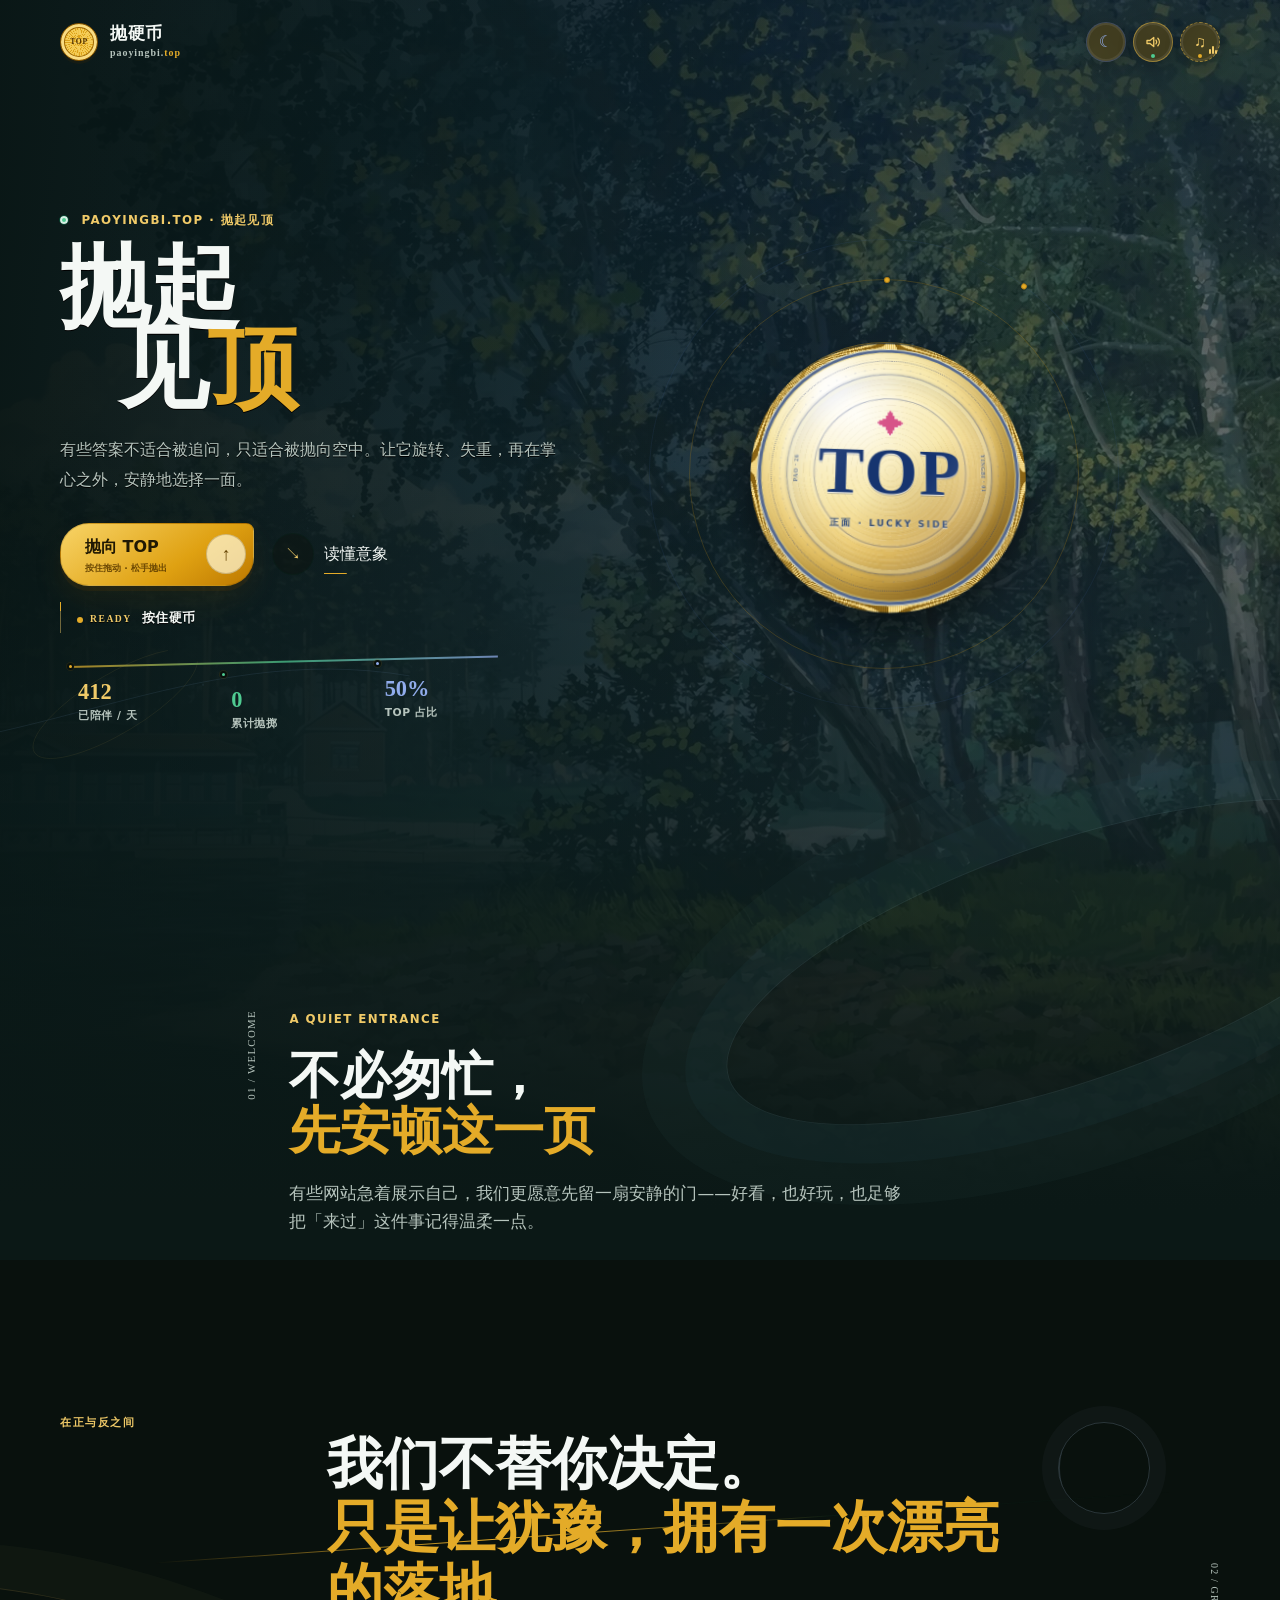
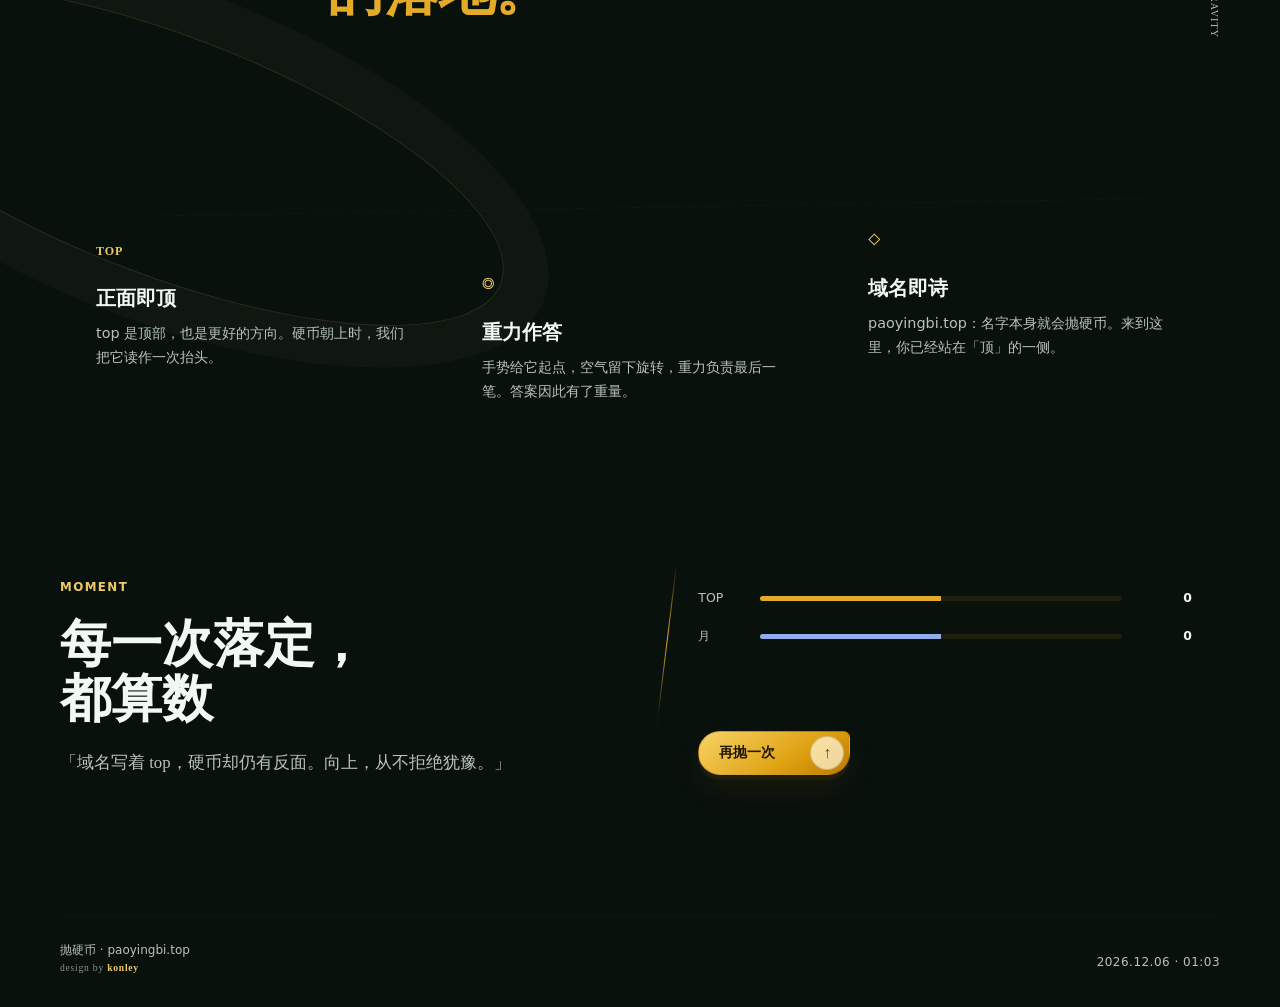
==== index.html @ 034a9b64 "Refine fate note and unify page ground" ====
<!doctype html>
<html lang="zh-CN" data-theme="light">
<head>
  <meta charset="utf-8">
  <meta name="viewport" content="width=device-width,initial-scale=1,viewport-fit=cover">
  <meta name="theme-color" content="#eef3f0">
  <meta name="description" content="paoyingbi.top - 抛起见顶。在正反之间，让一枚硬币替你停下犹豫。">
  <meta property="og:title" content="抛硬币 · TOP">
  <meta property="og:description" content="抛起见顶。正反之间，向上而行。">
  <meta property="og:type" content="website">
  <link rel="icon" href="/icons/favicon.svg?v=20260809j" type="image/svg+xml">
  <link rel="apple-touch-icon" href="/icons/apple-touch-icon.png?v=20260809j">
  <link rel="manifest" href="/site.webmanifest">
  <title>抛硬币 · TOP | paoyingbi.top</title>
  <link rel="stylesheet" href="/assets/style-fate-note.css">
  <script>
    try {
      var themeMode = localStorage.getItem("pyb-theme-mode");
      var savedTheme = localStorage.getItem("pyb-theme");
      var hour = new Date().getHours();
      var automaticTheme = hour >= 7 && hour < 19 ? "light" : "dark";
      document.documentElement.dataset.theme = themeMode === "manual" && savedTheme ? savedTheme : automaticTheme;
    } catch (_) {}
  </script>
</head>
<body>
  <canvas class="ambient-canvas" id="ambient-canvas" aria-hidden="true"></canvas>
  <canvas class="fx-canvas" id="fx-canvas" aria-hidden="true"></canvas>
  <div class="celebration" id="celebration" aria-hidden="true">
    <i></i><i></i><i></i><span id="celebration-mark">✦</span>
  </div>
  <div class="scene" aria-hidden="true">
    <img class="active" id="scene-image-a" src="/assets/landscape.webp" alt="" width="2200" height="1238" fetchpriority="high">
    <img id="scene-image-b" alt="" width="2200" height="1238" decoding="async">
    <div class="scene-wash"></div>
  </div>

  <header class="topbar">
    <a class="brand" href="#home" aria-label="抛硬币首页">
      <span class="brand-coin" aria-hidden="true">TOP</span>
      <span><strong>抛硬币</strong><small>paoyingbi.<b>top</b></small></span>
    </a>
    <div class="tools">
      <button class="tool" id="theme-toggle" type="button" aria-pressed="false" aria-label="切换深浅主题" title="切换主题">
        <span class="sun" aria-hidden="true">☀</span><span class="moon" aria-hidden="true">☾</span>
      </button>
      <button class="tool sound" id="sound-toggle" type="button" aria-pressed="false" aria-label="开启音效" title="音效">
        <svg viewBox="0 0 24 24" aria-hidden="true"><path d="M4 10v4h4l5 4V6L8 10H4Z"/><path d="M16 9.5a4 4 0 0 1 0 5M18.5 7a7.5 7.5 0 0 1 0 10"/></svg><i></i>
      </button>
      <button class="tool music" id="music-toggle" type="button" aria-pressed="true" aria-label="关闭背景音乐" title="背景音乐">
        <span aria-hidden="true">♫</span><i></i><i></i><i></i>
      </button>
    </div>
  </header>

  <main>
    <section class="hero" id="home">
      <div class="hero-copy">
        <p class="eyebrow"><i></i> paoyingbi.top · 抛起见顶</p>
        <h1><span>抛起</span><span>见<b>顶</b></span></h1>
        <p class="lede">有些答案不适合被追问，只适合被抛向空中。让它旋转、失重，再在掌心之外，安静地选择一面。</p>
        <div class="actions">
          <button class="primary" id="flip-btn" type="button"><span>抛向 TOP</span><small>按住拖动 · 松手抛出</small></button>
          <a class="secondary" href="#about">读懂意象</a>
        </div>
        <p class="coin-status" id="coin-status" aria-live="polite"><span id="coin-status-label">READY</span><strong id="coin-status-title">按住硬币</strong><em id="coin-status-copy"></em></p>
        <div class="stats" aria-label="站点统计">
          <div><strong id="uptime-days">412</strong><small>已陪伴 / 天</small></div>
          <div><strong id="flip-count">0</strong><small>累计抛掷</small></div>
          <div><strong><span id="heads-ratio">50</span>%</strong><small>TOP 占比</small></div>
        </div>
      </div>

      <div class="coin-stage" id="coin-stage">
        <div class="orbit orbit-a" aria-hidden="true"></div>
        <div class="orbit orbit-b" aria-hidden="true"></div>
        <div class="coin-aura" aria-hidden="true"><i></i><i></i><i></i></div>
        <button class="coin-control" id="coin-control" type="button" aria-label="按住拖动并松手抛硬币">
          <span class="coin" id="coin">
            <span class="coin-edge" aria-hidden="true"><i></i><i></i><i></i><i></i><i></i><i></i><i></i><i></i></span>
            <span class="coin-face coin-heads">
              <span class="coin-rim"></span><span class="coin-lathe"></span>
              <span class="coin-code code-left">PAO · 26</span><span class="coin-code code-right">YINGBI · 01</span>
              <span class="coin-sheen" aria-hidden="true"></span><i class="spark">✦</i><strong>TOP</strong><small>正面 · LUCKY SIDE</small>
            </span>
            <span class="coin-face coin-tails">
              <span class="coin-rim"></span><span class="coin-lathe"></span>
              <span class="coin-code code-left">QUIET · 26</span><span class="coin-code code-right">MOON · 02</span>
              <span class="coin-sheen" aria-hidden="true"></span><i class="moon-mark">☾</i><strong>月</strong><small>反面 · QUIET SIDE</small>
            </span>
          </span>
        </button>
        <div class="coin-shadow" aria-hidden="true"></div>
        <div class="result" id="result" aria-live="polite"></div>
      </div>
    </section>

    <section class="about" id="about">
      <div class="section-number">01 / WELCOME</div>
      <div class="about-copy">
        <p class="eyebrow">A QUIET ENTRANCE</p>
        <h2>不必匆忙，<br><b>先安顿这一页</b></h2>
        <p>有些网站急着展示自己，我们更愿意先留一扇安静的门——好看，也好玩，也足够把「来过」这件事记得温柔一点。</p>
      </div>
    </section>

    <section class="interlude" aria-label="关于选择">
      <span>在正与反之间</span>
      <blockquote>我们不替你决定。<br><b>只是让犹豫，拥有一次漂亮的落地。</b></blockquote>
      <i>02 / GRAVITY</i>
    </section>

    <section class="meaning" aria-label="抛硬币意象">
      <article><span>TOP</span><h3>正面即顶</h3><p>top 是顶部，也是更好的方向。硬币朝上时，我们把它读作一次抬头。</p></article>
      <article><span>◎</span><h3>重力作答</h3><p>手势给它起点，空气留下旋转，重力负责最后一笔。答案因此有了重量。</p></article>
      <article><span>◇</span><h3>域名即诗</h3><p>paoyingbi.top：名字本身就会抛硬币。来到这里，你已经站在「顶」的一侧。</p></article>
    </section>

    <section class="ledger" id="ledger">
      <div>
        <p class="eyebrow">MOMENT</p>
        <h2>每一次落定，<br>都算数</h2>
        <blockquote id="fate-line">「域名写着 top，硬币却仍有反面。向上，从不拒绝犹豫。」</blockquote>
      </div>
      <div class="ledger-panel">
        <div class="bar-row"><span>TOP</span><div><i id="bar-heads"></i></div><strong id="heads-count">0</strong></div>
        <div class="bar-row tails"><span>月</span><div><i id="bar-tails"></i></div><strong id="tails-count">0</strong></div>
        <div class="history" id="history" aria-label="最近抛掷结果"></div>
        <button class="primary compact" id="flip-btn-2" type="button">再抛一次</button>
      </div>
    </section>
  </main>

  <footer>
    <span class="footer-brand">抛硬币 · paoyingbi.top<small>design by <b>konley</b></small></span>
    <time id="clock"></time>
  </footer>
  <div class="toast" id="toast" role="status" aria-live="polite"></div>
  <div class="cursor-dot" id="cursor-dot" aria-hidden="true"></div>
  <div class="cursor-ring" id="cursor-ring" aria-hidden="true"></div>
  <audio id="bgm" preload="auto" autoplay playsinline>
    <source src="/assets/audio/bgm.ogg" type="audio/ogg; codecs=opus">
    <source src="/assets/audio/bgm.mp3" type="audio/mpeg">
  </audio>
  <script src="/assets/vendor/node_modules/matter-js/build/matter.min.js" defer></script>
  <script src="/assets/app-result-panel.js" defer></script>
</body>
</html>
---- assets/style-fate-note.css ----
/* Layout and visual skin, versioned by path to avoid stale edge caches. */
:root {
  --bg: #eef3f0;
  --paper: #f8faf7;
  --text: #121a17;
  --muted: #4d5b55;
  --line: rgba(21, 45, 36, .2);
  --glass: rgba(248, 251, 248, .72);
  --gold: #b98616;
  --gold-dark: #684500;
  --green: #2d8d65;
  --blue: #425b95;
  --shadow: 0 24px 70px rgba(25, 45, 37, .16);
  --serif: Georgia, "Noto Serif SC", "Songti SC", STSong, serif;
  --sans: system-ui, -apple-system, "Segoe UI", "Noto Sans SC", sans-serif;
  color-scheme: light;
}

[data-theme="dark"] {
  --bg: #0b100e;
  --paper: #111916;
  --text: #f1f5f2;
  --muted: #a5b0ab;
  --line: rgba(232, 241, 235, .16);
  --glass: rgba(10, 17, 14, .72);
  --gold: #e2b94d;
  --gold-dark: #f1d77e;
  --green: #54bd8d;
  --blue: #8da5e2;
  --shadow: 0 24px 70px rgba(0, 0, 0, .4);
  color-scheme: dark;
}

*, *::before, *::after { box-sizing: border-box; }
html { scroll-behavior: smooth; overflow-x: hidden; }
body { margin: 0; min-width: 320px; min-height: 100vh; overflow-x: hidden; background: var(--bg); color: var(--text); font-family: var(--sans); line-height: 1.65; -webkit-font-smoothing: antialiased; }
button, a { font: inherit; }
button { -webkit-tap-highlight-color: transparent; }

.scene { position: absolute; inset: 0 0 auto; height: calc(max(760px, 100svh) + 360px); overflow: hidden; background: var(--bg); pointer-events: none; }
.scene img { position: absolute; inset: 0; width: 100%; height: 100%; display: block; object-fit: cover; object-position: center; opacity: 0; transform: scale(1.025); transition: opacity 1.8s ease, transform 2.4s ease, filter .72s ease; -webkit-mask-image: linear-gradient(180deg, #000 0 64%, rgba(0,0,0,.92) 80%, transparent 100%); mask-image: linear-gradient(180deg, #000 0 64%, rgba(0,0,0,.92) 80%, transparent 100%); }
.scene img.active { opacity: 1; transform: scale(1); }
.scene img.incoming { z-index: 1; }
.scene-wash { position: absolute; z-index: 2; inset: 0; background: linear-gradient(180deg, transparent 47%, rgba(238,243,240,.16) 68%, var(--bg) 100%), linear-gradient(90deg, rgba(244,249,247,.94), rgba(244,249,247,.72) 36%, rgba(238,246,242,.13) 70%); }
[data-theme="dark"] .scene img { filter: brightness(.48) saturate(.75); }
[data-theme="dark"] .scene-wash { background: linear-gradient(180deg, rgba(8,20,19,.02) 35%, rgba(10,28,29,.4) 61%, #0b1816 94%), linear-gradient(90deg, rgba(7,20,18,.94), rgba(8,27,27,.7) 40%, rgba(13,37,39,.22) 76%); }
[data-theme="dark"] h1 { text-shadow: 0 1px 0 #000; }
[data-theme="dark"] .lede { color: var(--muted); text-shadow: 0 1px 0 #000; }
[data-theme="dark"] .stats small { color: var(--muted); }

.topbar { position: absolute; z-index: 20; top: 0; left: 50%; width: min(1160px, calc(100% - 40px)); height: 84px; transform: translateX(-50%); display: flex; align-items: center; justify-content: space-between; border-bottom: 0; }
.brand { display: flex; align-items: center; gap: 12px; color: var(--text); text-decoration: none; }
.brand > span:last-child { display: grid; line-height: 1.05; }
.brand strong { font: 700 1.05rem var(--serif); letter-spacing: .08em; color: var(--gold-dark); }
.brand small { margin-top: 5px; font: .65rem Georgia, serif; letter-spacing: .1em; color: var(--muted); }
.brand small b { color: var(--gold); }
.brand-coin { width: 36px; aspect-ratio: 1; display: grid; place-items: center; border: 2px solid #fff3be; border-radius: 50%; background: linear-gradient(145deg, #fff6ca, #dba52d); box-shadow: inset 0 0 0 2px #9c6d0a, 0 4px 14px rgba(118,81,5,.2); color: #6f4a04; font: 700 .5rem Georgia, serif; letter-spacing: .08em; }
.tools { display: flex; align-items: center; gap: 7px; padding: 0; }
.tool { position: relative; width: 40px; height: 40px; display: grid; place-items: center; border: 1px solid rgba(25,48,39,.2); border-radius: 50%; background: rgba(248,251,248,.64); color: var(--muted); cursor: pointer; box-shadow: 0 5px 16px rgba(24,42,35,.08); backdrop-filter: blur(8px); transition: border-color .2s, background .2s, color .2s, box-shadow .2s, transform .2s; }
[data-theme="dark"] .tool { border-color: rgba(232,241,235,.2); background: rgba(10,17,14,.58); }
.tool:hover { border-color: var(--gold); color: var(--gold-dark); transform: translateY(-1px); }
.tool[aria-pressed="true"] { border-color: rgba(185,134,22,.55); background: rgba(255,246,205,.78); color: var(--gold-dark); box-shadow: 0 5px 16px rgba(111,76,5,.14), inset 0 0 0 2px rgba(255,255,255,.42); }
[data-theme="dark"] .tool[aria-pressed="true"] { border-color: rgba(226,185,77,.55); background: rgba(80,67,25,.72); box-shadow: 0 5px 16px rgba(0,0,0,.24), inset 0 0 0 2px rgba(255,255,255,.08); }
.tool[aria-pressed="true"]::after { content: ""; position: absolute; left: 50%; bottom: 3px; width: 4px; height: 4px; border-radius: 50%; background: var(--gold); transform: translateX(-50%); }
#theme-toggle { color: var(--gold-dark); }
#theme-toggle::after { display: none; }
#theme-toggle[aria-pressed="true"] { border-color: rgba(66,91,149,.5); color: var(--blue); }
.tool .moon, [data-theme="dark"] .tool .sun { display: none; }
[data-theme="dark"] .tool .moon { display: inline; }
.tool.sound { grid-template-columns: 1fr; }
.tool.sound svg { width: 18px; height: 18px; fill: none; stroke: currentColor; stroke-width: 1.8; stroke-linecap: round; stroke-linejoin: round; }
.tool.sound i { position: absolute; left: 50%; top: 50%; width: 17px; height: 1px; border: 0; border-radius: 1px; background: currentColor; opacity: 0; transform: translate(-50%,-50%) rotate(-48deg); }
.tool.sound[aria-pressed="false"] i { opacity: .8; }
.tool.sound[aria-pressed="true"]::after { background: var(--green); }

main { position: relative; z-index: 2; width: min(1160px, calc(100% - 40px)); margin: 0 auto; }
.hero { min-height: max(760px, 100svh); display: grid; grid-template-columns: minmax(0,.96fr) minmax(0,1.04fr); align-items: center; gap: 0; padding: 112px 0 64px; }
.hero-copy { position: relative; z-index: 4; max-width: 560px; }
.eyebrow { margin: 0 0 18px; color: var(--gold-dark); font-size: .76rem; font-weight: 700; letter-spacing: .12em; text-transform: uppercase; }
.eyebrow i { display: inline-block; width: 8px; height: 8px; margin-right: 8px; border-radius: 50%; background: var(--green); box-shadow: 0 0 0 6px rgba(45,141,101,.12); }
h1, h2, h3, p { margin-top: 0; }
h1 { margin-bottom: 24px; font: 700 clamp(4rem, 7vw, 6.7rem)/.88 var(--serif); letter-spacing: 0; }
h1 span { display: block; }
h1 span + span { padding-left: .65em; }
h1 b, h2 b { color: var(--gold); font-weight: inherit; }
.lede { max-width: 500px; margin-bottom: 28px; color: var(--muted); font-size: 1rem; text-shadow: 0 1px rgba(255,255,255,.72), 0 0 14px rgba(244,249,247,.48); }
.lede strong { color: var(--gold-dark); }
.actions { display: flex; align-items: center; gap: 18px; margin-bottom: 20px; }
.primary, .secondary { position: relative; min-height: 52px; display: inline-flex; align-items: center; justify-content: center; text-decoration: none; cursor: pointer; transition: color .2s, transform .2s, filter .2s; }
.primary { min-width: 194px; padding: 10px 58px 10px 24px; flex-direction: column; align-items: flex-start; overflow: hidden; border: 0; border-radius: 29px 8px 29px 29px; color: #201803; background: linear-gradient(135deg, #ffe9a0, #e6b532 68%, #c38c11); box-shadow: 0 13px 30px rgba(168,117,11,.25); font-weight: 700; }
.primary::before { content: ""; position: absolute; inset: 0; background: linear-gradient(105deg, transparent 10%, rgba(255,255,255,.42) 46%, transparent 64%); transform: translateX(-85%); transition: transform .45s ease; }
.primary::after { content: "↑"; position: absolute; z-index: 2; right: 7px; top: 50%; width: 40px; height: 40px; display: grid; place-items: center; border: 1px solid rgba(90,61,4,.24); border-radius: 50%; background: rgba(255,249,216,.72); color: #664504; font: 700 1.15rem/1 Georgia, serif; transform: translateY(-50%); transition: transform .25s, background .25s; }
.primary > * { position: relative; z-index: 1; }
.primary small { font-size: .58rem; font-weight: 500; opacity: .65; }
.primary:hover { filter: brightness(1.03); transform: translateY(-2px) rotate(-.4deg); }
.primary:hover::before { transform: translateX(75%); }
.primary:hover::after { background: #fff7ce; transform: translateY(-54%) rotate(8deg); }
.primary:disabled { opacity: .58; cursor: wait; transform: none; }
.primary:disabled::before { display: none; }
.secondary { gap: 10px; padding: 0 4px 0 0; border: 0; background: transparent; color: var(--text); }
.secondary::before { content: "↘"; width: 42px; height: 42px; display: grid; place-items: center; border: 1px solid var(--line); border-radius: 50%; background: rgba(248,251,248,.5); color: var(--gold-dark); font: 1rem Georgia, serif; transition: border-color .2s, transform .2s; }
[data-theme="dark"] .secondary::before { background: rgba(12,20,16,.52); }
.secondary::after { content: ""; position: absolute; left: 52px; right: 3px; bottom: 6px; height: 1px; background: var(--gold); transform: scaleX(.35); transform-origin: left; transition: transform .25s; }
.secondary:hover::before { border-color: var(--gold); transform: translate(2px,2px) rotate(8deg); }
.secondary:hover::after { transform: scaleX(1); }
.stats { position: relative; max-width: 460px; display: flex; align-items: flex-start; padding: 9px 0 5px; border: 0; }
.stats::before { content: ""; position: absolute; left: 9px; right: 22px; top: 13px; height: 1px; background: linear-gradient(90deg, var(--gold), rgba(45,141,101,.5), rgba(66,91,149,.35)); transform: rotate(-1.4deg); transform-origin: left; }
.stats div { position: relative; z-index: 1; flex: 1; padding: 17px 12px 8px 18px; border: 0; }
.stats div::before { content: ""; position: absolute; left: 7px; top: 1px; width: 7px; height: 7px; border: 2px solid var(--bg); border-radius: 50%; background: var(--gold); box-shadow: 0 0 0 1px rgba(121,82,6,.18); }
.stats div:nth-child(2) { transform: translateY(8px); }
.stats div:nth-child(2)::before { background: var(--green); }
.stats div:nth-child(3) { transform: translateY(-3px); }
.stats div:nth-child(3)::before { background: var(--blue); }
.stats strong { display: block; font: 700 1.4rem Georgia, var(--serif); color: var(--gold-dark); font-variant-numeric: tabular-nums; }
.stats small { display: block; margin-top: 2px; color: var(--muted); font-size: .67rem; letter-spacing: .05em; }

.coin-stage { position: relative; left: -34px; min-height: 560px; display: grid; place-items: center; perspective: 1200px; isolation: isolate; }
.orbit { position: absolute; left: 50%; top: 50%; border: 1px solid rgba(180,132,25,.25); border-radius: 50%; transform: translate(-50%,-50%); pointer-events: none; }
.orbit::before { content: ""; position: absolute; left: 50%; top: -3px; width: 6px; height: 6px; border-radius: 50%; background: var(--gold); box-shadow: 0 0 12px var(--gold); }
.orbit-a { width: 390px; height: 390px; }
.orbit-b { width: 470px; height: 470px; border-color: rgba(64,91,149,.13); transform: translate(-50%,-50%) rotate(36deg); }
.coin-control { width: 270px; height: 270px; padding: 0; border: 0; border-radius: 50%; background: transparent; cursor: pointer; perspective: 1000px; touch-action: pan-y; outline-offset: 12px; }
.coin { position: relative; display: block; width: 100%; height: 100%; transform-style: preserve-3d; border-radius: 50%; will-change: transform; }
.coin:not(.flipping):not(.settled):not(.dragging) { animation: float 4.8s ease-in-out infinite; }
.coin-face { position: absolute; inset: 0; display: flex; flex-direction: column; align-items: center; justify-content: center; overflow: hidden; border: 8px solid transparent; border-radius: 50%; backface-visibility: hidden; -webkit-backface-visibility: hidden; background:
    radial-gradient(circle at 28% 22%, rgba(255,255,255,.72), transparent 28%) padding-box,
    radial-gradient(circle at 72% 78%, rgba(120,74,8,.22), transparent 34%) padding-box,
    radial-gradient(circle at 33% 25%, #fffef2, #fce8aa 42%, #e4b94f 74%, #ae7911) padding-box,
    repeating-conic-gradient(from 4deg, #e6d58b 0 .8deg, #bca66a .8deg 1.6deg, #f7edb8 1.6deg 2.2deg, #887042 2.2deg 3deg) border-box;
  box-shadow: inset 0 0 0 2px #fff9d7, inset 0 0 0 6px #566ca4, inset 0 0 0 7px rgba(255,244,184,.8), inset -18px -22px 28px rgba(92,58,4,.2), 0 18px 28px rgba(34,43,38,.18), 0 0 0 1px rgba(255,255,255,.18); }
.coin-face::before { content: ""; position: absolute; inset: 12%; border: 1px solid rgba(70,89,146,.28); border-radius: 50%; background:
    repeating-radial-gradient(circle, transparent 0 6px, rgba(255,255,255,.11) 6px 7px),
    radial-gradient(circle at 50% 50%, transparent 58%, rgba(66,87,142,.08) 72%, transparent 78%);
  box-shadow: inset 0 0 0 4px rgba(255,249,215,.28), 0 0 0 2px rgba(70,89,146,.08); }
.coin-face::after { content: ""; position: absolute; inset: 8%; border-radius: 50%; background: repeating-conic-gradient(from 0deg, transparent 0 4.5deg, rgba(66,87,142,.14) 4.5deg 5.4deg); -webkit-mask: radial-gradient(farthest-side, transparent calc(100% - 2px), #000 calc(100% - 1px)); mask: radial-gradient(farthest-side, transparent calc(100% - 2px), #000 calc(100% - 1px)); }
.coin-tails {
  background:
    radial-gradient(circle at 28% 22%, rgba(255,255,255,.62), transparent 28%) padding-box,
    radial-gradient(circle at 72% 78%, rgba(39,48,100,.28), transparent 34%) padding-box,
    radial-gradient(circle at 33% 25%, #f7ffff, #cfe9e9 40%, #9caadc 72%, #5c629c) padding-box,
    repeating-conic-gradient(from 4deg, #c5e3d9 0 .8deg, #8fbbb8 .8deg 1.6deg, #e8f6ed 1.6deg 2.2deg, #668799 2.2deg 3deg) border-box;
  box-shadow: inset 0 0 0 2px #f4ffff, inset 0 0 0 6px #485993, inset 0 0 0 7px rgba(215,240,235,.82), inset -18px -22px 28px rgba(39,48,100,.24), 0 18px 28px rgba(34,43,38,.16);
}
.coin-rim { position: absolute; inset: 15px; border: 1px dashed rgba(57,72,123,.4); border-radius: 50%; }
.coin-lathe { position: absolute; inset: 21%; border: 1px solid rgba(66,87,142,.24); border-radius: 50%; box-shadow: 0 0 0 3px rgba(255,255,255,.14), inset 0 0 16px rgba(255,255,255,.22); }
.coin-sheen { position: absolute; z-index: 4; inset: 8%; border-radius: 50%; background: linear-gradient(118deg, rgba(255,255,255,.55) 0%, rgba(255,255,255,.12) 24%, transparent 42%, transparent 62%, rgba(255,255,255,.18) 78%, transparent 100%); mix-blend-mode: soft-light; pointer-events: none; animation: coinSheen 5.8s ease-in-out infinite; }
.coin-code { position: absolute; z-index: 3; top: 50%; color: rgba(63,80,133,.62); font: 700 .36rem Georgia, serif; letter-spacing: .12em; writing-mode: vertical-rl; opacity: .88; }
.coin-code.code-left { left: 13%; transform: translateY(-50%) rotate(180deg); }
.coin-code.code-right { right: 13%; transform: translateY(-50%); }
.coin-face strong { z-index: 2; font: 700 4.2rem/.9 Georgia, var(--serif); letter-spacing: .04em; color: #3d568f; text-shadow: 0 1px 0 rgba(255,255,255,.9), 0 4px 14px rgba(48,69,126,.22); }
.coin-tails strong { font-family: var(--serif); color: #465d97; }
.coin-face small { z-index: 2; margin-top: 14px; color: #4d6498; font-size: .55rem; font-weight: 700; letter-spacing: .23em; }
.spark, .moon-mark { z-index: 2; margin-bottom: 3px; color: #eb91b7; font: normal 1.7rem/1 var(--serif); text-shadow: 0 0 12px rgba(235,145,183,.55), 0 0 24px rgba(255,214,120,.25); }
.moon-mark { color: #536ba8; font-size: 2.2rem; text-shadow: 0 0 12px rgba(96,172,194,.45), 0 0 22px rgba(120,150,220,.2); }
[data-theme="dark"] .coin-face { box-shadow: inset 0 0 0 2px #fff9d7, inset 0 0 0 7px #566ca4, inset 0 0 0 10px #fff4b8, inset -18px -22px 28px rgba(92,58,4,.28), 0 18px 34px rgba(0,0,0,.42), 0 0 28px rgba(255,214,91,.16); }
[data-theme="dark"] .coin-tails { box-shadow: inset 0 0 0 2px #f4ffff, inset 0 0 0 7px #485993, inset 0 0 0 10px #d7f0eb, inset -18px -22px 28px rgba(39,48,100,.3), 0 18px 34px rgba(0,0,0,.42), 0 0 28px rgba(120,180,220,.14); }
[data-theme="dark"] .coin-sheen { mix-blend-mode: screen; opacity: .78; }
[data-theme="dark"] .coin-face strong { color: #d7e2ff; text-shadow: 0 1px 0 rgba(20,28,48,.8), 0 0 18px rgba(150,180,255,.28); }
[data-theme="dark"] .coin-tails strong { color: #e8f4ff; }
[data-theme="dark"] .coin-face small, [data-theme="dark"] .coin-code { color: rgba(210,224,255,.78); }
@keyframes coinSheen { 0%,100% { transform: rotate(0deg) translate3d(0,0,0); opacity: .55; } 50% { transform: rotate(8deg) translate3d(2%,-1%,0); opacity: .9; } }
.coin-aura { position: absolute; left: 50%; top: 50%; width: 288px; aspect-ratio: 1; border-radius: 50%; pointer-events: none; opacity: 0; transform: translate(-50%,-50%); }
.coin-aura::before, .coin-aura::after { content: ""; position: absolute; inset: 4%; border: 1px solid rgba(185,134,22,.18); border-radius: inherit; box-shadow: 0 0 32px rgba(226,177,48,.1), inset 0 0 25px rgba(255,243,177,.08); }
.coin-aura::after { inset: 14%; border-color: rgba(66,91,149,.14); }
.coin-aura i { position: absolute; width: 4px; height: 4px; border-radius: 50%; background: #e5b132; box-shadow: 0 0 11px rgba(226,177,48,.8); }
.coin-aura i:nth-child(1) { left: 12%; top: 63%; }
.coin-aura i:nth-child(2) { right: 14%; top: 22%; width: 3px; height: 3px; background: #6fa8ba; box-shadow: 0 0 10px rgba(96,172,194,.72); }
.coin-aura i:nth-child(3) { left: 64%; bottom: 12%; width: 2px; height: 2px; background: #e58eb3; box-shadow: 0 0 9px rgba(235,145,183,.7); }
.coin-stage:not(.airborne):not(.aiming) .coin-aura { opacity: 1; animation: auraBreathe 5.6s ease-in-out infinite; }
.coin-stage:not(.airborne):not(.aiming) .coin-aura::before { animation: auraRing 9s linear infinite; }
.coin-stage:not(.airborne):not(.aiming) .coin-aura::after { animation: auraRing 13s linear infinite reverse; }
.coin-stage:not(.airborne):not(.aiming) .coin-aura i:nth-child(1) { animation: moteFloatA 5.4s ease-in-out infinite; }
.coin-stage:not(.airborne):not(.aiming) .coin-aura i:nth-child(2) { animation: moteFloatB 6.8s ease-in-out infinite; }
.coin-stage:not(.airborne):not(.aiming) .coin-aura i:nth-child(3) { animation: moteFloatC 4.7s ease-in-out infinite; }
[data-theme="dark"] .coin-aura::before, [data-theme="dark"] .coin-aura::after { border-color: rgba(226,185,77,.28); box-shadow: 0 0 40px rgba(226,185,77,.17), inset 0 0 30px rgba(77,101,164,.12); }
@keyframes auraBreathe { 0%,100% { opacity: .4; scale: .97; } 50% { opacity: .88; scale: 1.035; } }
@keyframes auraRing { from { rotate: 0deg; } to { rotate: 360deg; } }
@keyframes moteFloatA { 0%,100% { translate: 0 0; opacity: .3; } 50% { translate: 10px -16px; opacity: 1; } }
@keyframes moteFloatB { 0%,100% { translate: 0 0; opacity: .35; } 50% { translate: -14px 13px; opacity: .95; } }
@keyframes moteFloatC { 0%,100% { translate: 0 0; opacity: .25; } 50% { translate: 13px 8px; opacity: .9; } }
.coin-shadow { position: absolute; left: 50%; top: calc(50% + 160px); width: 145px; height: 22px; border-radius: 50%; background: rgba(28,37,33,.2); filter: blur(11px); transform: translateX(-50%); }
.coin-status { position: relative; width: min(510px, 100%); min-height: 27px; margin: -4px 0 20px; padding: 2px 0 2px 16px; border: 0; border-left: 1px solid rgba(112,71,0,.3); border-radius: 0; background: transparent; color: #604100; text-align: left; text-shadow: 0 1px 0 rgba(255,255,255,.84); box-shadow: none; }
.coin-status::after { content: ""; position: absolute; left: -1px; top: 0; width: 1px; height: 9px; background: var(--gold); transform-origin: top; }
.coin-status > span { display: inline-block; margin: 0 10px 0 0; color: var(--gold-dark); font: 800 .6rem/1 Georgia, serif; letter-spacing: .16em; vertical-align: baseline; }
.coin-status > span::before { content: ""; display: inline-block; width: 6px; height: 6px; margin: 0 7px 1px 0; border-radius: 50%; background: var(--gold); vertical-align: middle; }
.coin-status strong { display: inline; color: var(--text); font: 800 .82rem/1.25 var(--serif); letter-spacing: .04em; }
.coin-status em { display: block; max-width: 465px; max-height: 0; margin: 0; overflow: hidden; color: var(--muted); font: 600 .91rem/1.6 var(--serif); font-style: normal; letter-spacing: .01em; opacity: 0; transform: translateY(-5px); }
.coin-status.is-result { min-height: 68px; margin-top: 2px; padding: 6px 0 8px 16px; border-left: 2px solid var(--gold); }
.coin-status.is-result::after { height: 100%; animation: fateStroke .72s cubic-bezier(.22,.8,.25,1) both; }
.coin-status.is-result strong { color: var(--gold-dark); font-size: 1.16rem; }
.coin-status.is-result em { max-height: 70px; margin-top: 7px; opacity: 1; transform: translateY(0); transition: max-height .65s ease, margin .4s ease, opacity .42s ease .16s, transform .5s cubic-bezier(.22,.8,.25,1) .12s; }
.coin-status[data-side="tails"] { border-left-color: rgba(49,84,155,.58); }
.coin-status[data-side="tails"] > span, .coin-status[data-side="tails"].is-result strong { color: var(--blue); }
.coin-status[data-side="tails"] > span::before { background: var(--blue); }
[data-theme="dark"] .coin-status { border-left-color: rgba(240,202,104,.45); background: transparent; color: #f0ca68; text-shadow: 0 1px 0 #000; box-shadow: none; }
[data-theme="dark"] .coin-status strong { color: #f4f8f5; }
[data-theme="dark"] .coin-status em { color: #b6c4bd; }
@keyframes fateStroke { from { transform: scaleY(.08); opacity: 0; } to { transform: scaleY(1); opacity: 1; } }
@keyframes resultArrival { 0% { opacity: 0; transform: translateX(-10px); } 100% { opacity: 1; transform: translateX(0); } }
.coin-status.show-result { animation: resultArrival .52s cubic-bezier(.18,.78,.25,1) both; }
.result { position: absolute; width: 1px; height: 1px; padding: 0; margin: -1px; overflow: hidden; border: 0; clip: rect(0 0 0 0); clip-path: inset(50%); white-space: nowrap; }
.result.show { opacity: 0; }
@keyframes float { 0%,100% { transform: translateY(0) rotateX(7deg) rotateY(0); } 50% { transform: translateY(-10px) rotateX(9deg) rotateY(7deg); } }

.about, .ledger { margin: 110px 0; display: grid; grid-template-columns: .4fr 1.4fr .7fr; gap: 32px; align-items: center; }
.about { grid-template-columns: .35fr 1.65fr; }
.section-number { align-self: start; justify-self: end; padding-top: 10px; color: var(--muted); font: .68rem Georgia, serif; letter-spacing: .12em; writing-mode: vertical-rl; transform: rotate(180deg); }
.about-copy h2, .ledger h2 { margin-bottom: 22px; font: 700 clamp(2.25rem, 4vw, 4.4rem)/1.08 var(--serif); letter-spacing: 0; }
.about-copy > p:last-child { max-width: 620px; color: var(--muted); font-size: 1.05rem; }
.seal { justify-self: end; width: 180px; aspect-ratio: 1; display: grid; place-content: center; text-align: center; border: 1px solid var(--line); border-radius: 50%; box-shadow: inset 0 0 0 9px var(--bg), inset 0 0 0 10px var(--line); transform: translateX(-18px) rotate(6deg); }
.seal strong { font: 700 2.4rem Georgia, serif; color: var(--gold-dark); }
.seal span { font-size: .52rem; letter-spacing: .24em; color: var(--muted); }
.interlude { position: relative; min-height: 330px; display: grid; grid-template-columns: .55fr 1.65fr .35fr; gap: 30px; align-items: center; margin: 60px 0 90px; padding: 54px 0; }
.interlude::before { content: ""; position: absolute; left: 8%; right: 4%; top: 50%; height: 1px; background: linear-gradient(90deg, transparent, var(--gold), var(--line), transparent); transform: rotate(-4deg); }
.interlude > span { position: relative; z-index: 1; align-self: start; color: var(--gold-dark); font: 700 .68rem Georgia, serif; letter-spacing: .14em; }
.interlude blockquote { position: relative; z-index: 2; margin: 0; font: 700 clamp(2.25rem,4.4vw,4.8rem)/1.12 var(--serif); letter-spacing: 0; }
.interlude blockquote b { color: var(--gold); font-weight: inherit; }
.interlude > i { position: relative; z-index: 1; align-self: end; color: var(--muted); font: normal .62rem Georgia, serif; letter-spacing: .12em; writing-mode: vertical-rl; }
.meaning { position: relative; display: grid; grid-template-columns: repeat(3, 1fr); gap: 34px; padding: 42px 18px 54px; border: 0; }
.meaning::before { content: ""; position: absolute; left: 0; right: 0; top: 25px; height: 1px; background: linear-gradient(90deg, transparent, var(--line) 9%, var(--line) 91%, transparent); transform: rotate(-1deg); }
.meaning article { position: relative; padding: 20px 18px 16px; border: 0; }
.meaning article:nth-child(2) { transform: translateY(32px); }
.meaning article:nth-child(3) { transform: translateY(-12px); }
.meaning article > span { display: block; margin-bottom: 26px; color: var(--gold-dark); font: 700 .75rem Georgia, serif; letter-spacing: .08em; }
.meaning h3 { margin-bottom: 10px; font: 700 1.25rem var(--serif); }
.meaning p { margin-bottom: 0; color: var(--muted); font-size: .9rem; }
.ledger { grid-template-columns: 1.08fr 1fr; gap: 0; }
.ledger > div:first-child { position: relative; z-index: 2; }
.ledger blockquote { margin: 0; max-width: 520px; color: var(--muted); font: 1.05rem/1.8 var(--serif); }
.ledger-panel { position: relative; margin-left: -34px; padding: 36px 28px 30px 70px; border: 0; background: transparent; box-shadow: none; }
.ledger-panel::before { content: ""; position: absolute; left: 34px; top: 10px; bottom: 10px; width: 1px; background: linear-gradient(transparent, var(--gold), var(--line), transparent); transform: rotate(7deg); }
.bar-row { display: grid; grid-template-columns: 48px 1fr 56px; gap: 14px; align-items: center; margin-bottom: 18px; color: var(--muted); font-size: .78rem; }
.bar-row > div { height: 5px; overflow: hidden; border-radius: 4px; background: rgba(185,134,22,.13); }
.bar-row i { display: block; width: 50%; height: 100%; background: var(--gold); transition: width .5s; }
.bar-row.tails i { background: var(--blue); }
.bar-row strong { text-align: right; color: var(--text); font-variant-numeric: tabular-nums; }
.history { min-height: 40px; display: flex; flex-wrap: wrap; gap: 7px; margin: 22px 0; }
.history span { min-width: 34px; height: 30px; display: grid; place-items: center; padding: 0 9px; border: 1px solid var(--line); border-radius: 99px; color: var(--gold-dark); font: 700 .66rem Georgia, serif; }
.history span.tails { color: var(--blue); }
.primary.compact { min-width: 152px; min-height: 44px; padding: 9px 48px 9px 20px; flex-direction: row; justify-content: flex-start; border-radius: 24px 7px 24px 24px; font-size: .85rem; }
.primary.compact::after { right: 5px; width: 34px; height: 34px; font-size: 1rem; }
footer { position: relative; z-index: 2; width: min(1160px, calc(100% - 40px)); margin: 0 auto; padding: 26px 0 34px; display: flex; align-items: flex-end; justify-content: space-between; border-top: 1px solid var(--line); color: var(--muted); font-size: .75rem; }
.footer-brand { display: grid; line-height: 1.4; }
.footer-brand small { margin-top: 3px; color: color-mix(in srgb, var(--muted) 72%, transparent); font: .6rem Georgia, serif; letter-spacing: .08em; }
.footer-brand small b { color: var(--gold-dark); font-weight: 700; }
#clock { text-align: right; font-variant-numeric: tabular-nums; letter-spacing: .04em; }
.toast { position: fixed; z-index: 50; left: 50%; bottom: max(22px, env(safe-area-inset-bottom)); max-width: calc(100% - 32px); padding: 10px 18px; border: 1px solid rgba(255,255,255,.16); border-radius: 99px; background: rgba(18,25,22,.92); color: #fff7d9; opacity: 0; pointer-events: none; transform: translate(-50%,12px); transition: .25s; text-align: center; font-size: .84rem; }
.toast.show { opacity: 1; transform: translate(-50%,0); }

.celebration { --burst-x: 50vw; --burst-y: 45vh; position: fixed; z-index: 35; inset: 0; overflow: hidden; opacity: 0; pointer-events: none; }
.celebration::before { content: ""; position: absolute; inset: 0; background: repeating-conic-gradient(from 0deg at var(--burst-x) var(--burst-y), rgba(226,177,48,.2) 0 1deg, transparent 1deg 10deg); -webkit-mask: radial-gradient(circle at var(--burst-x) var(--burst-y), transparent 0 8%, #000 14% 55%, transparent 72%); mask: radial-gradient(circle at var(--burst-x) var(--burst-y), transparent 0 8%, #000 14% 55%, transparent 72%); }
.celebration > i { position: absolute; left: var(--burst-x); top: var(--burst-y); width: 120px; aspect-ratio: 1; border: 2px solid rgba(226,177,48,.7); border-radius: 50%; transform: translate(-50%,-50%) scale(.3); }
.celebration > i:nth-child(2) { width: 220px; border-color: rgba(44,139,99,.55); }
.celebration > i:nth-child(3) { width: 340px; border-color: rgba(66,91,149,.42); }
.celebration > span { position: absolute; left: var(--burst-x); top: var(--burst-y); color: rgba(226,177,48,.24); font: 700 min(34vw,20rem)/1 Georgia, serif; transform: translate(-50%,-50%) scale(.4); }
.celebration.tails::before { background: repeating-conic-gradient(from 0deg at var(--burst-x) var(--burst-y), rgba(96,172,194,.2) 0 1deg, transparent 1deg 10deg); }
.celebration.tails > i { border-color: rgba(96,172,194,.72); }
.celebration.tails > span { color: rgba(91,107,168,.24); }
.celebration.show { animation: celebrationFade 1.55s ease-out both; }
.celebration.show::before { animation: celebrationRays 1.45s ease-out both; }
.celebration.show > i { animation: celebrationRing 1.25s cubic-bezier(.16,.74,.26,1) both; }
.celebration.show > i:nth-child(2) { animation-delay: .08s; }
.celebration.show > i:nth-child(3) { animation-delay: .16s; }
.celebration.show > span { animation: celebrationMark 1.2s ease-out both; }
@keyframes celebrationFade { 0% { opacity: 0; } 12%,62% { opacity: 1; } 100% { opacity: 0; } }
@keyframes celebrationRays { from { opacity: 0; transform: rotate(-8deg) scale(.82); } 30% { opacity: 1; } to { opacity: 0; transform: rotate(8deg) scale(1.08); } }
@keyframes celebrationRing { 0% { opacity: 0; transform: translate(-50%,-50%) scale(.25); } 24% { opacity: 1; } 100% { opacity: 0; transform: translate(-50%,-50%) scale(3.1); } }
@keyframes celebrationMark { 0% { opacity: 0; transform: translate(-50%,-50%) scale(.35) rotate(-12deg); } 32% { opacity: 1; } 100% { opacity: 0; transform: translate(-50%,-50%) scale(1.15) rotate(8deg); } }

@media (max-width: 840px) {
  .scene { height: 1240px; }
  .scene img { object-position: 60% center; }
  .scene-wash { background: linear-gradient(180deg, rgba(242,248,245,.17), rgba(242,248,245,.18) 35%, rgba(242,248,245,.72) 75%, var(--bg) 100%); }
  [data-theme="dark"] .scene-wash { background: linear-gradient(180deg, rgba(6,11,9,.22), rgba(6,11,9,.24) 38%, rgba(6,11,9,.9) 78%, var(--bg) 100%); }
  .hero { min-height: 980px; grid-template-columns: 1fr; gap: 0; padding-top: 84px; }
  .coin-stage { left: 0; order: -1; min-height: 430px; }
  .hero-copy { max-width: 620px; }
  h1 { font-size: clamp(4rem, 16vw, 6rem); }
  .about { grid-template-columns: .4fr 1.6fr; }
  .seal { display: none; }
  .meaning { grid-template-columns: 1fr; gap: 0; padding: 22px 0 14px; }
  .meaning::before { display: none; }
  .meaning article { max-width: 620px; padding: 24px 18px; border: 0; transform: none; }
  .meaning article:nth-child(2) { margin-left: 36px; transform: none; }
  .meaning article:nth-child(3) { margin-left: 12px; transform: none; }
  .ledger { grid-template-columns: 1fr; }
  .ledger-panel { margin: 14px 0 0; padding: 34px 24px 26px 58px; }
  .ledger-panel::before { left: 24px; }
  .interlude { grid-template-columns: .25fr 1.75fr; min-height: 290px; }
  .interlude > i { display: none; }
}

@media (max-width: 520px) {
  .topbar, main, footer { width: calc(100% - 28px); }
  .topbar { height: 68px; }
  .brand-coin { width: 34px; }
  .brand strong { font-size: .98rem; }
  .brand small { font-size: .6rem; }
  .tools { gap: 6px; }
  .tool { width: 36px; height: 36px; background: rgba(249,252,249,.9); box-shadow: 0 2px 0 rgba(24,42,35,.1); backdrop-filter: none; }
  [data-theme="dark"] .tool { background: rgba(8,14,11,.7); }
  .scene { position: absolute; height: 1170px; contain: paint; }
  .scene img { object-position: 61% center; filter: none; }
  [data-theme="dark"] .scene img { filter: brightness(.48) saturate(.75); }
  .hero { min-height: 930px; padding: 70px 0 36px; align-content: start; }
  .coin-stage { min-height: 350px; }
  .coin-control { width: min(64vw, 242px); height: min(64vw, 242px); }
  .orbit-a { width: min(78vw, 295px); height: min(78vw, 295px); }
  .orbit-b { width: min(92vw, 350px); height: min(92vw, 350px); }
  .coin-face { border-width: 7px; }
  .coin-aura { width: min(73vw, 278px); }
  .coin-face strong { font-size: 3.5rem; }
  .coin-code { font-size: .32rem; }

  .coin-shadow { top: calc(50% + 140px); }
  .coin-status { width: 100%; min-height: 27px; margin: -2px 0 18px; padding-left: 12px; }
  .coin-status.is-result { top: -20px; }
  .coin-status > span { font-size: .54rem; }
  .coin-status strong { font-size: .78rem; }
  .coin-status.is-result strong { font-size: 1.03rem; }
  .coin-status em { font-size: .8rem; }
  .result { bottom: 45px; font-size: .78rem; }
  .eyebrow { margin-bottom: 12px; font-size: .67rem; }
  h1 { margin-bottom: 18px; font-size: clamp(3.8rem, 18vw, 5.2rem); }
  .lede { margin-bottom: 20px; font-size: .9rem; }
  .actions { gap: 12px; margin-bottom: 16px; }
  .primary { min-width: 174px; min-height: 49px; padding: 9px 51px 9px 20px; }
  .primary::after { width: 37px; height: 37px; }
  .secondary { min-height: 47px; padding: 0; font-size: .86rem; }
  .secondary::before { width: 38px; height: 38px; }
  .secondary::after { left: 48px; }
  .stats::before { left: 5px; right: 12px; }
  .stats div { padding: 16px 4px 7px 12px; }
  .stats div::before { left: 2px; }
  .stats div:nth-child(2) { transform: translateY(5px); }
  .stats div:nth-child(3) { transform: translateY(-2px); }
  .stats strong { font-size: 1.18rem; }
  .stats small { font-size: .58rem; }
  .about, .ledger { margin: 76px 0; gap: 20px; }
  .about { grid-template-columns: 1fr; }
  .section-number { justify-self: start; padding: 0; writing-mode: horizontal-tb; transform: none; }
  .about-copy h2, .ledger h2 { font-size: 2.4rem; }
  .meaning article { padding: 24px 8px; }
  .meaning article:nth-child(2) { margin-left: 24px; }
  .meaning article:nth-child(3) { margin-left: 8px; }
  .ledger-panel { padding: 28px 6px 18px 32px; }
  .ledger-panel::before { left: 12px; }
  footer { gap: 12px; }
  .interlude { grid-template-columns: 1fr; gap: 18px; min-height: 340px; margin: 26px 0 70px; padding: 48px 0; align-content: center; }
  .interlude::before { left: -12%; right: -8%; transform: rotate(-7deg); }
  .interlude blockquote { font-size: 2.45rem; }
  .toast { bottom: max(116px, calc(env(safe-area-inset-bottom) + 96px)); }
}

@media (prefers-reduced-motion: reduce) {
  html { scroll-behavior: auto; }
  *, *::before, *::after { animation-duration: .01ms !important; animation-iteration-count: 1 !important; transition-duration: .01ms !important; }
}

/* Physics game layer */
.fx-canvas { position: fixed; inset: 0; z-index: 12; width: 100%; height: 100%; pointer-events: none; }
#bgm { display: none; }

.tool.music { display: grid; place-items: center; padding: 0; }
.tool.music > span { font: 1rem Georgia, serif; }
.tool.music i { position: absolute; bottom: 7px; width: 2px; height: 5px; border-radius: 2px; background: currentColor; animation: equalizer .72s ease-in-out infinite alternate; }
.tool.music i:nth-of-type(1) { right: 8px; }
.tool.music i:nth-of-type(2) { right: 5px; height: 8px; animation-delay: -.3s; }
.tool.music i:nth-of-type(3) { right: 2px; height: 4px; animation-delay: -.5s; }
.tool.music[aria-pressed="false"] i { opacity: 0; animation-play-state: paused; }
.tool.music.awaiting { border-style: dashed; }
@keyframes equalizer { from { transform: scaleY(.35); } to { transform: scaleY(1); } }

.coin-stage { overflow: visible; }
.coin-control { cursor: grab; touch-action: none; transition: box-shadow .2s; transform-style: preserve-3d; perspective: 1000px; }
.coin-control:active, .coin.dragging { cursor: grabbing; }
.coin { transform-origin: 50% 50%; transform-style: preserve-3d; }
.coin-face, .coin-edge, .coin-edge i { transform-style: preserve-3d; backface-visibility: hidden; -webkit-backface-visibility: hidden; }
.coin-heads { transform: translateZ(12px); }
.coin-tails { transform: rotateY(180deg) translateZ(12px); }
.coin-edge { position: absolute; inset: 0; border-radius: 50%; pointer-events: none; backface-visibility: visible; -webkit-backface-visibility: visible; }
.coin-edge i {
  position: absolute;
  inset: 5px;
  border: 0;
  border-radius: 50%;
  background:
    repeating-conic-gradient(from 0deg, rgba(255,247,193,.16) 0 .7deg, rgba(36,51,79,.13) .7deg 1.5deg, transparent 1.5deg 3deg),
    repeating-radial-gradient(circle at 50% 50%, rgba(255,255,255,.12) 0 1px, transparent 1px 3px),
    radial-gradient(circle at 30% 24%, #e8d78a 0 6%, #9a8242 42%, #4b5778 78%, #2d3754 100%);
  box-shadow: inset 0 0 0 1px rgba(255,244,177,.22), inset 0 0 14px rgba(22,30,48,.44);
  filter: saturate(.72) contrast(.95);
  backface-visibility: visible;
  -webkit-backface-visibility: visible;
}
.coin-edge i:nth-child(odd) { background:
    repeating-conic-gradient(from 1deg, rgba(255,247,193,.13) 0 .6deg, rgba(34,47,71,.16) .6deg 1.4deg, transparent 1.4deg 3deg),
    repeating-radial-gradient(circle at 50% 50%, rgba(255,255,255,.1) 0 1px, transparent 1px 3px),
    radial-gradient(circle at 68% 30%, #bca861 0 8%, #65718c 49%, #36405e 100%);
  filter: saturate(.6) brightness(.9);
}
.coin-edge i:nth-child(3), .coin-edge i:nth-child(6) { filter: saturate(.52) brightness(.78); }
[data-theme="dark"] .coin-edge i { box-shadow: inset 0 0 0 1px rgba(255,244,177,.16), inset 0 0 16px rgba(0,0,0,.6), 0 0 6px rgba(104,126,180,.08); }
.coin-edge i:nth-child(1) { transform: translateZ(-8px); }
.coin-edge i:nth-child(2) { transform: translateZ(-5.75px); }
.coin-edge i:nth-child(3) { transform: translateZ(-3.5px); }
.coin-edge i:nth-child(4) { transform: translateZ(-1.25px); }
.coin-edge i:nth-child(5) { transform: translateZ(1.25px); }
.coin-edge i:nth-child(6) { transform: translateZ(3.5px); }
.coin-edge i:nth-child(7) { transform: translateZ(5.75px); }
.coin-edge i:nth-child(8) { transform: translateZ(8px); }

.coin.flipping, .coin.dragging { animation: none; }
.coin.flipping .coin-sheen { animation-duration: 1.2s; }
/* never put filter on .coin — it flattens preserve-3d and kills the tails face */
@media (prefers-reduced-motion: reduce) {
  .coin-sheen { animation: none; }
}
.coin-stage.aiming .orbit-a { transform: translate(-50%,-50%) scale(1.05); border-color: rgba(185,134,22,.48); }
.coin-stage.aiming .orbit-b { transform: translate(-50%,-50%) rotate(42deg) scale(1.04); border-color: rgba(66,91,149,.32); }
.coin-stage.aiming .coin-control { box-shadow: 0 0 0 9px rgba(255,214,91,.08), 0 0 28px rgba(255,214,91,.22); }
.coin-stage.airborne .orbit { opacity: .35; transform: translate(-50%,-50%) scale(1.12); transition: transform .5s, opacity .5s; }

.coin-shadow { transition: opacity .08s linear, width .08s linear, transform .08s linear; will-change: transform, opacity, width; }
.orbit { transition: transform .25s ease, border-color .25s ease, opacity .25s ease; }
.primary:disabled { filter: saturate(.6); }

@media (max-width: 520px) {
  .brand { padding: 0; border: 0; background: transparent; box-shadow: none; }
  .brand strong { color: var(--text); text-shadow: 0 1px 0 rgba(255,255,255,.72); }
  .brand small { color: var(--muted); text-shadow: 0 1px 0 rgba(255,255,255,.68); }
  [data-theme="dark"] .brand strong, [data-theme="dark"] .brand small { text-shadow: 0 1px 0 #000; }
  .fx-canvas { position: absolute; height: 930px; contain: strict; }
  .coin-edge i { border-width: 7px; }
}

@media (prefers-reduced-motion: reduce) {
  .tool.music i { animation: none; }
}

.ambient-canvas { position: absolute; z-index: 1; inset: 0; width: 100%; height: 100%; pointer-events: none; }
.scene-wash { z-index: 2; }
.celebration { display: none; }

/* A full-page atmosphere keeps the lower chapters from falling into a blank field. */
body { background: var(--bg); }
.ambient-canvas { position: fixed; z-index: 1; inset: 0; opacity: 1; }
.scene { z-index: 0; }
main::before, main::after {
  content: "";
  position: absolute;
  z-index: -1;
  width: min(58vw, 720px);
  height: 240px;
  border: 1px solid rgba(104,126,83,.12);
  border-radius: 50%;
  pointer-events: none;
}
main::before { right: -18%; top: 35%; transform: rotate(-19deg); box-shadow: 0 0 0 42px rgba(244,248,240,.13), 0 0 0 86px rgba(129,162,139,.035); }
main::after { left: -22%; top: 68%; transform: rotate(21deg); border-color: rgba(187,130,25,.14); box-shadow: 0 0 0 46px rgba(222,186,90,.035); }
[data-theme="dark"] main::before { border-color: rgba(112,157,168,.16); box-shadow: 0 0 0 42px rgba(39,71,75,.15), 0 0 0 86px rgba(65,102,97,.07); }
[data-theme="dark"] main::after { border-color: rgba(226,186,93,.16); box-shadow: 0 0 0 46px rgba(91,105,66,.08); }
.interlude::after {
  content: "";
  position: absolute;
  right: 6%;
  top: 18%;
  width: 92px;
  aspect-ratio: 1;
  border: 1px solid rgba(187,130,25,.18);
  border-radius: 50%;
  box-shadow: inset 16px 0 0 -15px rgba(187,130,25,.12), 0 0 0 16px rgba(187,130,25,.025);
}
[data-theme="dark"] .interlude::after { border-color: rgba(181,204,240,.2); box-shadow: inset 16px 0 0 -15px rgba(181,204,240,.16), 0 0 0 16px rgba(181,204,240,.035); }

html, body, .scene-wash, .tool, .coin-status, .ambient-canvas, main::before, main::after, .interlude::after { transition: background .72s ease, background-color .72s ease, color .55s ease, border-color .55s ease, box-shadow .72s ease, opacity .55s ease, filter .72s ease; }
html.theme-shifting .scene img { transform: scale(1.045); }
html.theme-shifting .ambient-canvas { opacity: .28; }
html.theme-shifting main::before, html.theme-shifting main::after, html.theme-shifting .interlude::after { opacity: .35; }

@keyframes pageDriftA { 0%,100% { transform: rotate(-19deg) translate3d(0,0,0); } 50% { transform: rotate(-16deg) translate3d(16px,-11px,0); } }
@keyframes pageDriftB { 0%,100% { transform: rotate(21deg) translate3d(0,0,0); } 50% { transform: rotate(24deg) translate3d(-14px,12px,0); } }
@keyframes moonBreath { 0%,100% { opacity: .6; transform: scale(.96); } 50% { opacity: 1; transform: scale(1.04); } }
main::before { animation: pageDriftA 17s ease-in-out infinite; }
main::after { animation: pageDriftB 21s ease-in-out infinite; }
[data-theme="dark"] .interlude::after { animation: moonBreath 7.5s ease-in-out infinite; }

.cursor-dot, .cursor-ring { display: none; }
@media (pointer: fine) {
  .cursor-enabled, .cursor-enabled a, .cursor-enabled button, .cursor-enabled input, .cursor-enabled select, .cursor-enabled label { cursor: none !important; }
  .cursor-dot, .cursor-ring { position: fixed; z-index: 90; left: 0; top: 0; display: block; pointer-events: none; opacity: 0; transform: translate3d(-30px,-30px,0); transition: opacity .18s ease, width .24s ease, height .24s ease, border-color .24s ease, background .24s ease, border-radius .24s ease; }
  .cursor-dot { width: 7px; height: 7px; margin: -3.5px 0 0 -3.5px; border: 1px solid rgba(255,255,255,.72); border-radius: 2px; background: #9e6d08; box-shadow: 0 1px 3px rgba(54,35,0,.22); }
  .cursor-ring { width: 22px; height: 22px; margin: -11px 0 0 -11px; border: 1px solid rgba(112,71,0,.38); border-radius: 3px 11px 11px 11px; transform: translate3d(-30px,-30px,0) rotate(45deg); }
  .cursor-visible .cursor-dot, .cursor-visible .cursor-ring { opacity: 1; }
  .cursor-active .cursor-dot { width: 6px; height: 6px; margin: -3px 0 0 -3px; border-radius: 50%; background: var(--green); }
  .cursor-active .cursor-ring { width: 31px; height: 31px; margin: -15.5px 0 0 -15.5px; border-color: var(--green); border-radius: 50%; background: rgba(8,123,82,.045); }
  [data-theme="dark"] .cursor-ring { border-color: rgba(226,186,93,.7); }
  [data-theme="dark"] .cursor-active .cursor-ring { border-color: #8fb6ee; background: rgba(126,162,230,.09); }
}
@media (max-width: 720px) {
  main::before, main::after { width: 82vw; height: 160px; }
  main::before { right: -44%; top: 38%; }
  main::after { left: -45%; top: 70%; }
  .interlude::after { right: 2%; width: 68px; }
}

@media (prefers-reduced-motion: reduce) {
  main::before, main::after, [data-theme="dark"] .interlude::after { animation: none; }
}

/* Typography and color system: contrast comes from the composition, not glow. */
:root {
  --bg: #edf3ef;
  --paper: #f8fbf8;
  --text: #071a13;
  --muted: #304c41;
  --line: rgba(7,49,34,.22);
  --glass: rgba(249,252,249,.86);
  --gold: #c48600;
  --gold-dark: #704700;
  --green: #087b52;
  --blue: #31549b;
  --shadow: 0 22px 60px rgba(16,43,31,.16);
  --serif: "Iowan Old Style", Baskerville, "Noto Serif SC", "Source Han Serif SC", "Songti SC", STSong, serif;
}

[data-theme="dark"] {
  --bg: #09110d;
  --paper: #101a15;
  --text: #f4f8f5;
  --muted: #b6c4bd;
  --gold: #e4ab28;
  --gold-dark: #f0ca68;
  --green: #4fca91;
  --blue: #91acec;
}

.scene-wash {
  background:
    linear-gradient(180deg, transparent 48%, rgba(237,243,239,.22) 66%, var(--bg) 96%),
    linear-gradient(90deg, rgba(248,251,249,.985) 0%, rgba(247,251,248,.92) 34%, rgba(240,248,244,.4) 57%, rgba(237,246,241,.08) 76%);
}
[data-theme="dark"] .scene-wash {
  background:
    linear-gradient(180deg, rgba(8,20,19,.02) 35%, rgba(10,28,29,.42) 63%, #0b1816 96%),
    linear-gradient(90deg, rgba(7,20,18,.94), rgba(8,27,27,.7) 40%, rgba(13,37,39,.22) 76%);
}

.brand strong { color: var(--text); font: 800 1.08rem/1 var(--serif); letter-spacing: .04em; }
.brand small { margin-top: 6px; color: var(--muted); font: 700 .62rem/1.1 Georgia, serif; letter-spacing: .1em; }
.brand-coin {
  width: 38px;
  border: 1px solid #845300;
  background: repeating-conic-gradient(from 8deg, #f6cf5b 0 4deg, #dda219 4deg 7deg, #f1c64c 7deg 11deg);
  box-shadow: inset 0 0 0 3px #f9dc82, inset 0 0 0 4px #9c6500, 0 3px 0 rgba(76,48,0,.18);
  color: #4e3000;
  font: 800 .48rem/1 Georgia, serif;
}

.tool { border-color: rgba(7,49,34,.24); background: rgba(249,252,249,.88); box-shadow: 0 3px 0 rgba(20,47,35,.08); }
.tool[aria-pressed="true"] { border-color: rgba(196,134,0,.65); background: #f8e3a5; box-shadow: 0 3px 0 rgba(111,76,5,.16), inset 0 0 0 2px rgba(255,255,255,.48); }
.eyebrow { color: var(--gold-dark); font-size: .74rem; font-weight: 800; }
.eyebrow i { border: 2px solid #d6eee4; background: var(--green); box-shadow: none; outline: 1px solid rgba(8,123,82,.42); }

h1 { margin-bottom: 26px; color: var(--text); font-weight: 800; line-height: .9; text-shadow: 0 1px 0 rgba(255,255,255,.7); }
h1 b, h2 b { color: var(--gold); }
.lede { color: #233f35; font-weight: 520; line-height: 1.85; text-shadow: 0 1px 0 rgba(255,255,255,.72); }
.lede strong { color: var(--gold-dark); }
.about-copy h2, .ledger h2, .interlude blockquote { color: var(--text); font-weight: 800; }
.meaning h3 { color: var(--text); font-weight: 800; }
.meaning p { color: var(--muted); font-weight: 480; }

.primary { border: 1px solid rgba(112,71,0,.24); background: linear-gradient(145deg, #f8d467 0%, #dfa112 62%, #bd7800 100%); box-shadow: 0 5px 0 rgba(112,71,0,.15), 0 14px 28px rgba(102,68,0,.16); font-weight: 800; }
.primary small { color: #624000; font-weight: 650; opacity: .92; }
.stats::before { height: 2px; background: linear-gradient(90deg, var(--gold), var(--green), var(--blue)); opacity: .72; }
.stats strong { color: var(--text); font-weight: 800; }
.stats div:nth-child(1) strong { color: var(--gold-dark); }
.stats div:nth-child(2) strong { color: var(--green); }
.stats div:nth-child(3) strong { color: var(--blue); }
.stats small { color: #304c41; font-weight: 650; }

.orbit::before { border: 1px solid rgba(112,71,0,.45); background: var(--gold); box-shadow: none; }
.coin-face strong { color: #294b91; font-weight: 800; text-shadow: 0 1px 0 rgba(255,255,255,.9), 0 2px 0 rgba(36,59,111,.18); }
.spark, .moon-mark { color: #d75388; text-shadow: 0 1px 0 rgba(255,255,255,.78); }
.moon-mark { color: #3d5d9f; }
.coin-aura::before, .coin-aura::after { border-color: rgba(196,134,0,.28); box-shadow: inset 0 0 0 1px rgba(255,255,255,.24); }
.coin-aura i { border: 1px solid rgba(112,71,0,.45); background: #d99a0b; box-shadow: none; }
.coin-aura i:nth-child(2) { width: 4px; height: 4px; border-color: rgba(49,84,155,.5); background: var(--blue); box-shadow: none; }
.coin-aura i:nth-child(3) { width: 3px; height: 3px; border-color: rgba(8,123,82,.5); background: var(--green); box-shadow: none; }
.coin-status { font-weight: 800; text-shadow: 0 1px 0 rgba(255,255,255,.8); }

[data-theme="dark"] h1, [data-theme="dark"] .lede { text-shadow: 0 1px 0 #000; }
[data-theme="dark"] .lede, [data-theme="dark"] .stats small { color: var(--muted); }
[data-theme="dark"] .coin-face strong { text-shadow: 0 1px 0 rgba(20,28,48,.8); }
[data-theme="dark"] .coin-aura::before, [data-theme="dark"] .coin-aura::after { border-color: rgba(228,171,40,.38); box-shadow: inset 0 0 0 1px rgba(255,255,255,.08); }

/* The simulation supplies the idle transform, so no CSS transform competes with physics. */
.coin:not(.flipping):not(.settled):not(.dragging) { animation: none; }

@media (max-width: 520px) {
  .tool { background: rgba(249,252,249,.9); box-shadow: 0 2px 0 rgba(24,42,35,.1); }
  .brand strong { color: var(--text); text-shadow: 0 1px 0 rgba(255,255,255,.72); }
  .brand small { color: var(--muted); text-shadow: 0 1px 0 rgba(255,255,255,.68); }
  [data-theme="dark"] .brand strong, [data-theme="dark"] .brand small { text-shadow: 0 1px 0 #000; }
}

/* Coin engraving: narrow milled edge, radial lathe marks, and dark pressed lettering. */
.coin-face {
  border-width: 6px;
  background:
    radial-gradient(ellipse at 27% 18%, rgba(255,255,255,.88) 0 4%, rgba(255,255,255,.28) 15%, transparent 29%) padding-box,
    radial-gradient(circle at 76% 78%, rgba(105,61,0,.29), transparent 38%) padding-box,
    repeating-radial-gradient(circle at 50% 50%, transparent 0 5px, rgba(103,68,7,.065) 5px 5.65px) padding-box,
    radial-gradient(circle at 37% 28%, #fffdf2 0%, #f8e9ae 34%, #e7bd55 65%, #bd7a0a 100%) padding-box,
    repeating-conic-gradient(from 2deg, #ffe8a0 0 .22deg, #96701d .22deg .44deg, #e8c565 .44deg .66deg, #805a0d .66deg .88deg) border-box;
  box-shadow: inset 0 0 0 1px rgba(255,253,218,.96), inset 0 0 0 4px #596b99, inset 0 0 0 5px rgba(255,229,135,.8), inset -15px -19px 25px rgba(80,48,0,.25), 0 14px 24px rgba(17,35,27,.18), 0 0 0 1px rgba(255,255,255,.35);
}
.coin-tails {
  background:
    radial-gradient(ellipse at 27% 18%, rgba(255,255,255,.86) 0 4%, rgba(255,255,255,.25) 15%, transparent 29%) padding-box,
    radial-gradient(circle at 76% 78%, rgba(33,50,113,.3), transparent 38%) padding-box,
    repeating-radial-gradient(circle at 50% 50%, transparent 0 5px, rgba(49,64,118,.075) 5px 5.65px) padding-box,
    radial-gradient(circle at 37% 28%, #faffff 0%, #d8edf0 34%, #aab9df 65%, #6871ad 100%) padding-box,
    repeating-conic-gradient(from 2deg, #dcf4e9 0 .22deg, #739ca7 .22deg .44deg, #c5e2db .44deg .66deg, #506b91 .66deg .88deg) border-box;
  box-shadow: inset 0 0 0 1px rgba(246,255,254,.96), inset 0 0 0 4px #475889, inset 0 0 0 5px rgba(207,238,233,.82), inset -15px -19px 25px rgba(31,44,96,.28), 0 14px 24px rgba(17,35,27,.16), 0 0 0 1px rgba(255,255,255,.3);
}
.coin-face::before { inset: 11%; border-color: rgba(44,64,121,.38); background: repeating-radial-gradient(circle, transparent 0 4px, rgba(255,255,255,.12) 4px 4.6px), radial-gradient(circle at 50% 50%, transparent 57%, rgba(43,64,125,.1) 73%, transparent 79%); }
.coin-rim { inset: 13px; border-style: dotted; border-color: rgba(43,60,112,.56); }
.coin-lathe { border-color: rgba(40,60,119,.38); box-shadow: 0 0 0 2px rgba(255,255,255,.16), inset 0 0 13px rgba(255,255,255,.24); }
.coin-face strong { color: #1d3f86; letter-spacing: .025em; text-shadow: 0 1px 0 rgba(255,255,255,.92), 0 2px 0 rgba(24,53,111,.22); }
.coin-tails strong { color: #25477f; }
.coin-face small, .coin-code { color: rgba(29,59,121,.8); font-weight: 800; text-shadow: 0 1px 0 rgba(255,255,255,.72); }
.spark, .moon-mark { text-shadow: 0 1px 0 rgba(255,255,255,.86); }
.coin-edge i {
  background:
    repeating-conic-gradient(from 0deg, rgba(255,238,158,.28) 0 .24deg, rgba(34,45,71,.2) .24deg .5deg, transparent .5deg .86deg),
    repeating-radial-gradient(circle at 50% 50%, rgba(255,255,255,.1) 0 .7px, transparent .7px 2px),
    radial-gradient(circle at 30% 24%, #ecd888 0 6%, #9c8039 42%, #44516f 78%, #26324c 100%);
}
.coin-edge i:nth-child(odd) { background:
    repeating-conic-gradient(from 1deg, rgba(255,238,158,.23) 0 .22deg, rgba(33,44,67,.23) .22deg .48deg, transparent .48deg .84deg),
    repeating-radial-gradient(circle at 50% 50%, rgba(255,255,255,.08) 0 .7px, transparent .7px 2px),
    radial-gradient(circle at 68% 30%, #c0a75d 0 8%, #5d6a85 49%, #303c58 100%);
}
[data-theme="dark"] .coin-face, [data-theme="dark"] .coin-tails { box-shadow: inset 0 0 0 1px rgba(255,250,209,.9), inset 0 0 0 4px #53678f, inset 0 0 0 5px rgba(237,219,139,.72), inset -15px -19px 25px rgba(0,0,0,.3), 0 16px 28px rgba(0,0,0,.46); }
[data-theme="dark"] .coin-face strong, [data-theme="dark"] .coin-tails strong { color: #16346f; text-shadow: 0 1px 0 rgba(255,255,255,.72), 0 2px 0 rgba(22,45,97,.24); }
[data-theme="dark"] .coin-face small, [data-theme="dark"] .coin-code { color: rgba(18,50,106,.88); text-shadow: 0 1px 0 rgba(255,255,255,.58); }
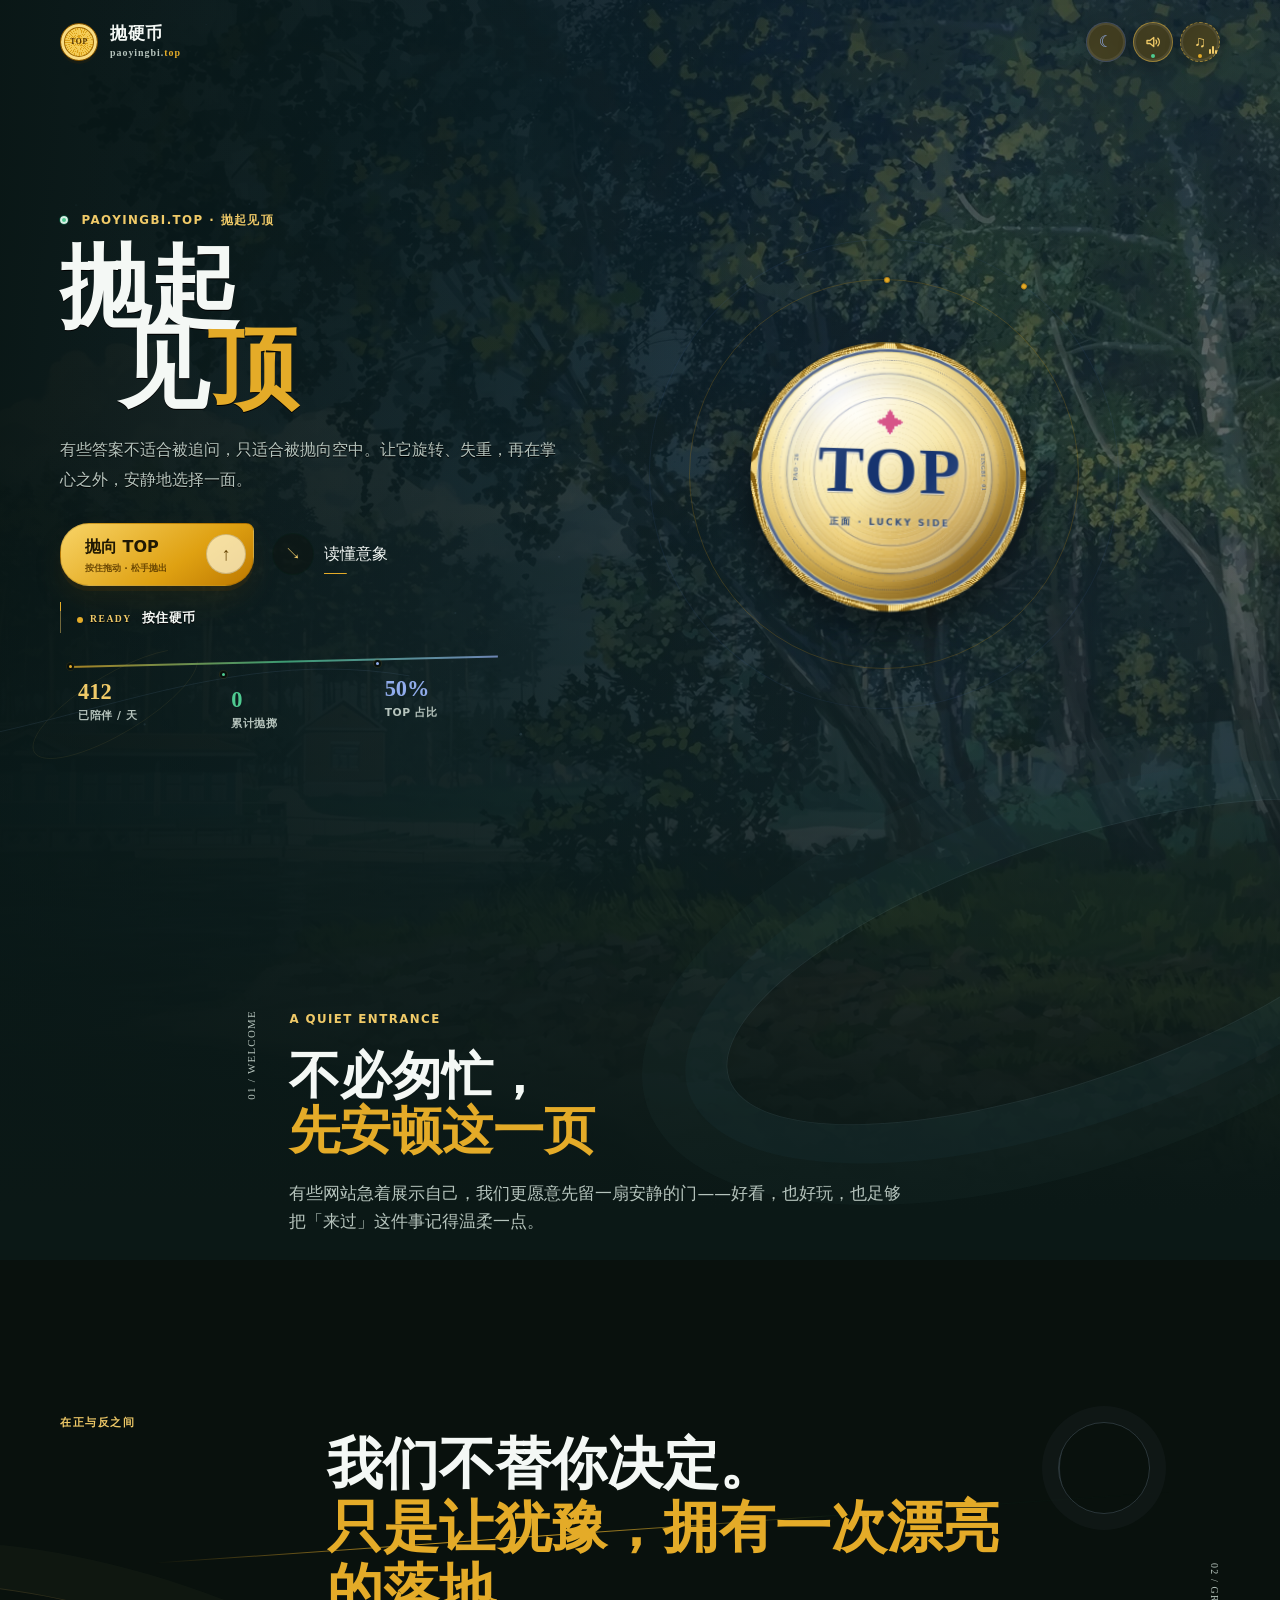
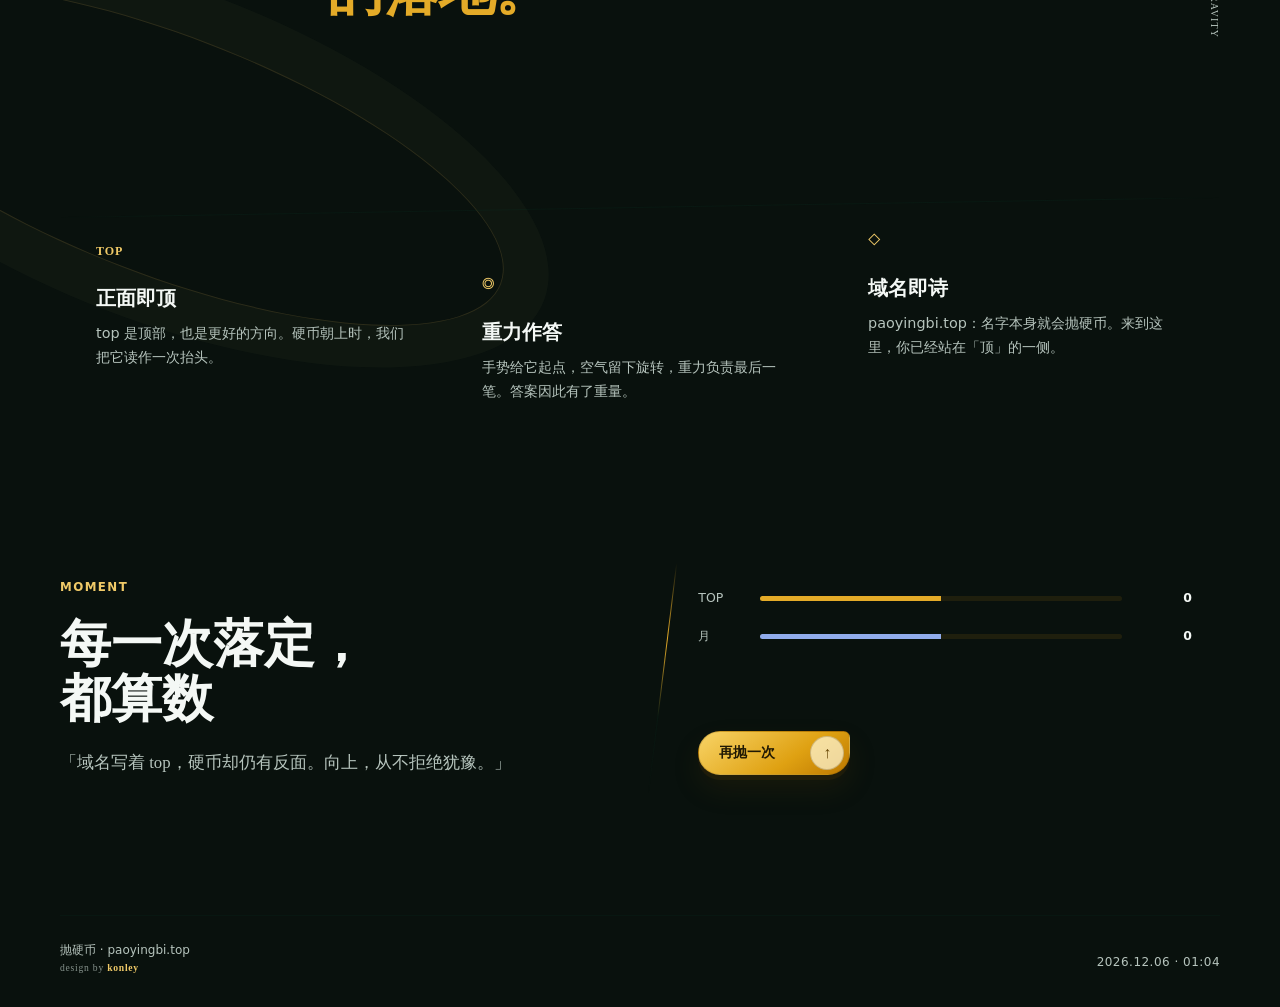
==== commit af3d81f0: "Mobile hero first: title above smaller coin" ====
--- a/index.html
+++ b/index.html
@@ -12,7 +12,7 @@
   <link rel="apple-touch-icon" href="/icons/apple-touch-icon.png?v=20260809j">
   <link rel="manifest" href="/site.webmanifest">
   <title>抛硬币 · TOP | paoyingbi.top</title>
-  <link rel="stylesheet" href="/assets/style-fate-note.css">
+  <link rel="stylesheet" href="/assets/style-mobile-hero.css">
   <script>
     try {
       var themeMode = localStorage.getItem("pyb-theme-mode");
--- a/assets/style-mobile-hero.css
+++ b/assets/style-mobile-hero.css
@@ -0,0 +1,710 @@
+/* Layout and visual skin, versioned by path to avoid stale edge caches. */
+:root {
+  --bg: #eef3f0;
+  --paper: #f8faf7;
+  --text: #121a17;
+  --muted: #4d5b55;
+  --line: rgba(21, 45, 36, .2);
+  --glass: rgba(248, 251, 248, .72);
+  --gold: #b98616;
+  --gold-dark: #684500;
+  --green: #2d8d65;
+  --blue: #425b95;
+  --shadow: 0 24px 70px rgba(25, 45, 37, .16);
+  --serif: Georgia, "Noto Serif SC", "Songti SC", STSong, serif;
+  --sans: system-ui, -apple-system, "Segoe UI", "Noto Sans SC", sans-serif;
+  color-scheme: light;
+}
+
+[data-theme="dark"] {
+  --bg: #0b100e;
+  --paper: #111916;
+  --text: #f1f5f2;
+  --muted: #a5b0ab;
+  --line: rgba(232, 241, 235, .16);
+  --glass: rgba(10, 17, 14, .72);
+  --gold: #e2b94d;
+  --gold-dark: #f1d77e;
+  --green: #54bd8d;
+  --blue: #8da5e2;
+  --shadow: 0 24px 70px rgba(0, 0, 0, .4);
+  color-scheme: dark;
+}
+
+*, *::before, *::after { box-sizing: border-box; }
+html { scroll-behavior: smooth; overflow-x: hidden; }
+body { margin: 0; min-width: 320px; min-height: 100vh; overflow-x: hidden; background: var(--bg); color: var(--text); font-family: var(--sans); line-height: 1.65; -webkit-font-smoothing: antialiased; }
+button, a { font: inherit; }
+button { -webkit-tap-highlight-color: transparent; }
+
+.scene { position: absolute; inset: 0 0 auto; height: calc(max(760px, 100svh) + 360px); overflow: hidden; background: var(--bg); pointer-events: none; }
+.scene img { position: absolute; inset: 0; width: 100%; height: 100%; display: block; object-fit: cover; object-position: center; opacity: 0; transform: scale(1.025); transition: opacity 1.8s ease, transform 2.4s ease, filter .72s ease; -webkit-mask-image: linear-gradient(180deg, #000 0 64%, rgba(0,0,0,.92) 80%, transparent 100%); mask-image: linear-gradient(180deg, #000 0 64%, rgba(0,0,0,.92) 80%, transparent 100%); }
+.scene img.active { opacity: 1; transform: scale(1); }
+.scene img.incoming { z-index: 1; }
+.scene-wash { position: absolute; z-index: 2; inset: 0; background: linear-gradient(180deg, transparent 47%, rgba(238,243,240,.16) 68%, var(--bg) 100%), linear-gradient(90deg, rgba(244,249,247,.94), rgba(244,249,247,.72) 36%, rgba(238,246,242,.13) 70%); }
+[data-theme="dark"] .scene img { filter: brightness(.48) saturate(.75); }
+[data-theme="dark"] .scene-wash { background: linear-gradient(180deg, rgba(8,20,19,.02) 35%, rgba(10,28,29,.4) 61%, #0b1816 94%), linear-gradient(90deg, rgba(7,20,18,.94), rgba(8,27,27,.7) 40%, rgba(13,37,39,.22) 76%); }
+[data-theme="dark"] h1 { text-shadow: 0 1px 0 #000; }
+[data-theme="dark"] .lede { color: var(--muted); text-shadow: 0 1px 0 #000; }
+[data-theme="dark"] .stats small { color: var(--muted); }
+
+.topbar { position: absolute; z-index: 20; top: 0; left: 50%; width: min(1160px, calc(100% - 40px)); height: 84px; transform: translateX(-50%); display: flex; align-items: center; justify-content: space-between; border-bottom: 0; }
+.brand { display: flex; align-items: center; gap: 12px; color: var(--text); text-decoration: none; }
+.brand > span:last-child { display: grid; line-height: 1.05; }
+.brand strong { font: 700 1.05rem var(--serif); letter-spacing: .08em; color: var(--gold-dark); }
+.brand small { margin-top: 5px; font: .65rem Georgia, serif; letter-spacing: .1em; color: var(--muted); }
+.brand small b { color: var(--gold); }
+.brand-coin { width: 36px; aspect-ratio: 1; display: grid; place-items: center; border: 2px solid #fff3be; border-radius: 50%; background: linear-gradient(145deg, #fff6ca, #dba52d); box-shadow: inset 0 0 0 2px #9c6d0a, 0 4px 14px rgba(118,81,5,.2); color: #6f4a04; font: 700 .5rem Georgia, serif; letter-spacing: .08em; }
+.tools { display: flex; align-items: center; gap: 7px; padding: 0; }
+.tool { position: relative; width: 40px; height: 40px; display: grid; place-items: center; border: 1px solid rgba(25,48,39,.2); border-radius: 50%; background: rgba(248,251,248,.64); color: var(--muted); cursor: pointer; box-shadow: 0 5px 16px rgba(24,42,35,.08); backdrop-filter: blur(8px); transition: border-color .2s, background .2s, color .2s, box-shadow .2s, transform .2s; }
+[data-theme="dark"] .tool { border-color: rgba(232,241,235,.2); background: rgba(10,17,14,.58); }
+.tool:hover { border-color: var(--gold); color: var(--gold-dark); transform: translateY(-1px); }
+.tool[aria-pressed="true"] { border-color: rgba(185,134,22,.55); background: rgba(255,246,205,.78); color: var(--gold-dark); box-shadow: 0 5px 16px rgba(111,76,5,.14), inset 0 0 0 2px rgba(255,255,255,.42); }
+[data-theme="dark"] .tool[aria-pressed="true"] { border-color: rgba(226,185,77,.55); background: rgba(80,67,25,.72); box-shadow: 0 5px 16px rgba(0,0,0,.24), inset 0 0 0 2px rgba(255,255,255,.08); }
+.tool[aria-pressed="true"]::after { content: ""; position: absolute; left: 50%; bottom: 3px; width: 4px; height: 4px; border-radius: 50%; background: var(--gold); transform: translateX(-50%); }
+#theme-toggle { color: var(--gold-dark); }
+#theme-toggle::after { display: none; }
+#theme-toggle[aria-pressed="true"] { border-color: rgba(66,91,149,.5); color: var(--blue); }
+.tool .moon, [data-theme="dark"] .tool .sun { display: none; }
+[data-theme="dark"] .tool .moon { display: inline; }
+.tool.sound { grid-template-columns: 1fr; }
+.tool.sound svg { width: 18px; height: 18px; fill: none; stroke: currentColor; stroke-width: 1.8; stroke-linecap: round; stroke-linejoin: round; }
+.tool.sound i { position: absolute; left: 50%; top: 50%; width: 17px; height: 1px; border: 0; border-radius: 1px; background: currentColor; opacity: 0; transform: translate(-50%,-50%) rotate(-48deg); }
+.tool.sound[aria-pressed="false"] i { opacity: .8; }
+.tool.sound[aria-pressed="true"]::after { background: var(--green); }
+
+main { position: relative; z-index: 2; width: min(1160px, calc(100% - 40px)); margin: 0 auto; }
+.hero { min-height: max(760px, 100svh); display: grid; grid-template-columns: minmax(0,.96fr) minmax(0,1.04fr); align-items: center; gap: 0; padding: 112px 0 64px; }
+.hero-copy { position: relative; z-index: 4; max-width: 560px; }
+.eyebrow { margin: 0 0 18px; color: var(--gold-dark); font-size: .76rem; font-weight: 700; letter-spacing: .12em; text-transform: uppercase; }
+.eyebrow i { display: inline-block; width: 8px; height: 8px; margin-right: 8px; border-radius: 50%; background: var(--green); box-shadow: 0 0 0 6px rgba(45,141,101,.12); }
+h1, h2, h3, p { margin-top: 0; }
+h1 { margin-bottom: 24px; font: 700 clamp(4rem, 7vw, 6.7rem)/.88 var(--serif); letter-spacing: 0; }
+h1 span { display: block; }
+h1 span + span { padding-left: .65em; }
+h1 b, h2 b { color: var(--gold); font-weight: inherit; }
+.lede { max-width: 500px; margin-bottom: 28px; color: var(--muted); font-size: 1rem; text-shadow: 0 1px rgba(255,255,255,.72), 0 0 14px rgba(244,249,247,.48); }
+.lede strong { color: var(--gold-dark); }
+.actions { display: flex; align-items: center; gap: 18px; margin-bottom: 20px; }
+.primary, .secondary { position: relative; min-height: 52px; display: inline-flex; align-items: center; justify-content: center; text-decoration: none; cursor: pointer; transition: color .2s, transform .2s, filter .2s; }
+.primary { min-width: 194px; padding: 10px 58px 10px 24px; flex-direction: column; align-items: flex-start; overflow: hidden; border: 0; border-radius: 29px 8px 29px 29px; color: #201803; background: linear-gradient(135deg, #ffe9a0, #e6b532 68%, #c38c11); box-shadow: 0 13px 30px rgba(168,117,11,.25); font-weight: 700; }
+.primary::before { content: ""; position: absolute; inset: 0; background: linear-gradient(105deg, transparent 10%, rgba(255,255,255,.42) 46%, transparent 64%); transform: translateX(-85%); transition: transform .45s ease; }
+.primary::after { content: "↑"; position: absolute; z-index: 2; right: 7px; top: 50%; width: 40px; height: 40px; display: grid; place-items: center; border: 1px solid rgba(90,61,4,.24); border-radius: 50%; background: rgba(255,249,216,.72); color: #664504; font: 700 1.15rem/1 Georgia, serif; transform: translateY(-50%); transition: transform .25s, background .25s; }
+.primary > * { position: relative; z-index: 1; }
+.primary small { font-size: .58rem; font-weight: 500; opacity: .65; }
+.primary:hover { filter: brightness(1.03); transform: translateY(-2px) rotate(-.4deg); }
+.primary:hover::before { transform: translateX(75%); }
+.primary:hover::after { background: #fff7ce; transform: translateY(-54%) rotate(8deg); }
+.primary:disabled { opacity: .58; cursor: wait; transform: none; }
+.primary:disabled::before { display: none; }
+.secondary { gap: 10px; padding: 0 4px 0 0; border: 0; background: transparent; color: var(--text); }
+.secondary::before { content: "↘"; width: 42px; height: 42px; display: grid; place-items: center; border: 1px solid var(--line); border-radius: 50%; background: rgba(248,251,248,.5); color: var(--gold-dark); font: 1rem Georgia, serif; transition: border-color .2s, transform .2s; }
+[data-theme="dark"] .secondary::before { background: rgba(12,20,16,.52); }
+.secondary::after { content: ""; position: absolute; left: 52px; right: 3px; bottom: 6px; height: 1px; background: var(--gold); transform: scaleX(.35); transform-origin: left; transition: transform .25s; }
+.secondary:hover::before { border-color: var(--gold); transform: translate(2px,2px) rotate(8deg); }
+.secondary:hover::after { transform: scaleX(1); }
+.stats { position: relative; max-width: 460px; display: flex; align-items: flex-start; padding: 9px 0 5px; border: 0; }
+.stats::before { content: ""; position: absolute; left: 9px; right: 22px; top: 13px; height: 1px; background: linear-gradient(90deg, var(--gold), rgba(45,141,101,.5), rgba(66,91,149,.35)); transform: rotate(-1.4deg); transform-origin: left; }
+.stats div { position: relative; z-index: 1; flex: 1; padding: 17px 12px 8px 18px; border: 0; }
+.stats div::before { content: ""; position: absolute; left: 7px; top: 1px; width: 7px; height: 7px; border: 2px solid var(--bg); border-radius: 50%; background: var(--gold); box-shadow: 0 0 0 1px rgba(121,82,6,.18); }
+.stats div:nth-child(2) { transform: translateY(8px); }
+.stats div:nth-child(2)::before { background: var(--green); }
+.stats div:nth-child(3) { transform: translateY(-3px); }
+.stats div:nth-child(3)::before { background: var(--blue); }
+.stats strong { display: block; font: 700 1.4rem Georgia, var(--serif); color: var(--gold-dark); font-variant-numeric: tabular-nums; }
+.stats small { display: block; margin-top: 2px; color: var(--muted); font-size: .67rem; letter-spacing: .05em; }
+
+.coin-stage { position: relative; left: -34px; min-height: 560px; display: grid; place-items: center; perspective: 1200px; isolation: isolate; }
+.orbit { position: absolute; left: 50%; top: 50%; border: 1px solid rgba(180,132,25,.25); border-radius: 50%; transform: translate(-50%,-50%); pointer-events: none; }
+.orbit::before { content: ""; position: absolute; left: 50%; top: -3px; width: 6px; height: 6px; border-radius: 50%; background: var(--gold); box-shadow: 0 0 12px var(--gold); }
+.orbit-a { width: 390px; height: 390px; }
+.orbit-b { width: 470px; height: 470px; border-color: rgba(64,91,149,.13); transform: translate(-50%,-50%) rotate(36deg); }
+.coin-control { width: 270px; height: 270px; padding: 0; border: 0; border-radius: 50%; background: transparent; cursor: pointer; perspective: 1000px; touch-action: pan-y; outline-offset: 12px; }
+.coin { position: relative; display: block; width: 100%; height: 100%; transform-style: preserve-3d; border-radius: 50%; will-change: transform; }
+.coin:not(.flipping):not(.settled):not(.dragging) { animation: float 4.8s ease-in-out infinite; }
+.coin-face { position: absolute; inset: 0; display: flex; flex-direction: column; align-items: center; justify-content: center; overflow: hidden; border: 8px solid transparent; border-radius: 50%; backface-visibility: hidden; -webkit-backface-visibility: hidden; background:
+    radial-gradient(circle at 28% 22%, rgba(255,255,255,.72), transparent 28%) padding-box,
+    radial-gradient(circle at 72% 78%, rgba(120,74,8,.22), transparent 34%) padding-box,
+    radial-gradient(circle at 33% 25%, #fffef2, #fce8aa 42%, #e4b94f 74%, #ae7911) padding-box,
+    repeating-conic-gradient(from 4deg, #e6d58b 0 .8deg, #bca66a .8deg 1.6deg, #f7edb8 1.6deg 2.2deg, #887042 2.2deg 3deg) border-box;
+  box-shadow: inset 0 0 0 2px #fff9d7, inset 0 0 0 6px #566ca4, inset 0 0 0 7px rgba(255,244,184,.8), inset -18px -22px 28px rgba(92,58,4,.2), 0 18px 28px rgba(34,43,38,.18), 0 0 0 1px rgba(255,255,255,.18); }
+.coin-face::before { content: ""; position: absolute; inset: 12%; border: 1px solid rgba(70,89,146,.28); border-radius: 50%; background:
+    repeating-radial-gradient(circle, transparent 0 6px, rgba(255,255,255,.11) 6px 7px),
+    radial-gradient(circle at 50% 50%, transparent 58%, rgba(66,87,142,.08) 72%, transparent 78%);
+  box-shadow: inset 0 0 0 4px rgba(255,249,215,.28), 0 0 0 2px rgba(70,89,146,.08); }
+.coin-face::after { content: ""; position: absolute; inset: 8%; border-radius: 50%; background: repeating-conic-gradient(from 0deg, transparent 0 4.5deg, rgba(66,87,142,.14) 4.5deg 5.4deg); -webkit-mask: radial-gradient(farthest-side, transparent calc(100% - 2px), #000 calc(100% - 1px)); mask: radial-gradient(farthest-side, transparent calc(100% - 2px), #000 calc(100% - 1px)); }
+.coin-tails {
+  background:
+    radial-gradient(circle at 28% 22%, rgba(255,255,255,.62), transparent 28%) padding-box,
+    radial-gradient(circle at 72% 78%, rgba(39,48,100,.28), transparent 34%) padding-box,
+    radial-gradient(circle at 33% 25%, #f7ffff, #cfe9e9 40%, #9caadc 72%, #5c629c) padding-box,
+    repeating-conic-gradient(from 4deg, #c5e3d9 0 .8deg, #8fbbb8 .8deg 1.6deg, #e8f6ed 1.6deg 2.2deg, #668799 2.2deg 3deg) border-box;
+  box-shadow: inset 0 0 0 2px #f4ffff, inset 0 0 0 6px #485993, inset 0 0 0 7px rgba(215,240,235,.82), inset -18px -22px 28px rgba(39,48,100,.24), 0 18px 28px rgba(34,43,38,.16);
+}
+.coin-rim { position: absolute; inset: 15px; border: 1px dashed rgba(57,72,123,.4); border-radius: 50%; }
+.coin-lathe { position: absolute; inset: 21%; border: 1px solid rgba(66,87,142,.24); border-radius: 50%; box-shadow: 0 0 0 3px rgba(255,255,255,.14), inset 0 0 16px rgba(255,255,255,.22); }
+.coin-sheen { position: absolute; z-index: 4; inset: 8%; border-radius: 50%; background: linear-gradient(118deg, rgba(255,255,255,.55) 0%, rgba(255,255,255,.12) 24%, transparent 42%, transparent 62%, rgba(255,255,255,.18) 78%, transparent 100%); mix-blend-mode: soft-light; pointer-events: none; animation: coinSheen 5.8s ease-in-out infinite; }
+.coin-code { position: absolute; z-index: 3; top: 50%; color: rgba(63,80,133,.62); font: 700 .36rem Georgia, serif; letter-spacing: .12em; writing-mode: vertical-rl; opacity: .88; }
+.coin-code.code-left { left: 13%; transform: translateY(-50%) rotate(180deg); }
+.coin-code.code-right { right: 13%; transform: translateY(-50%); }
+.coin-face strong { z-index: 2; font: 700 4.2rem/.9 Georgia, var(--serif); letter-spacing: .04em; color: #3d568f; text-shadow: 0 1px 0 rgba(255,255,255,.9), 0 4px 14px rgba(48,69,126,.22); }
+.coin-tails strong { font-family: var(--serif); color: #465d97; }
+.coin-face small { z-index: 2; margin-top: 14px; color: #4d6498; font-size: .55rem; font-weight: 700; letter-spacing: .23em; }
+.spark, .moon-mark { z-index: 2; margin-bottom: 3px; color: #eb91b7; font: normal 1.7rem/1 var(--serif); text-shadow: 0 0 12px rgba(235,145,183,.55), 0 0 24px rgba(255,214,120,.25); }
+.moon-mark { color: #536ba8; font-size: 2.2rem; text-shadow: 0 0 12px rgba(96,172,194,.45), 0 0 22px rgba(120,150,220,.2); }
+[data-theme="dark"] .coin-face { box-shadow: inset 0 0 0 2px #fff9d7, inset 0 0 0 7px #566ca4, inset 0 0 0 10px #fff4b8, inset -18px -22px 28px rgba(92,58,4,.28), 0 18px 34px rgba(0,0,0,.42), 0 0 28px rgba(255,214,91,.16); }
+[data-theme="dark"] .coin-tails { box-shadow: inset 0 0 0 2px #f4ffff, inset 0 0 0 7px #485993, inset 0 0 0 10px #d7f0eb, inset -18px -22px 28px rgba(39,48,100,.3), 0 18px 34px rgba(0,0,0,.42), 0 0 28px rgba(120,180,220,.14); }
+[data-theme="dark"] .coin-sheen { mix-blend-mode: screen; opacity: .78; }
+[data-theme="dark"] .coin-face strong { color: #d7e2ff; text-shadow: 0 1px 0 rgba(20,28,48,.8), 0 0 18px rgba(150,180,255,.28); }
+[data-theme="dark"] .coin-tails strong { color: #e8f4ff; }
+[data-theme="dark"] .coin-face small, [data-theme="dark"] .coin-code { color: rgba(210,224,255,.78); }
+@keyframes coinSheen { 0%,100% { transform: rotate(0deg) translate3d(0,0,0); opacity: .55; } 50% { transform: rotate(8deg) translate3d(2%,-1%,0); opacity: .9; } }
+.coin-aura { position: absolute; left: 50%; top: 50%; width: 288px; aspect-ratio: 1; border-radius: 50%; pointer-events: none; opacity: 0; transform: translate(-50%,-50%); }
+.coin-aura::before, .coin-aura::after { content: ""; position: absolute; inset: 4%; border: 1px solid rgba(185,134,22,.18); border-radius: inherit; box-shadow: 0 0 32px rgba(226,177,48,.1), inset 0 0 25px rgba(255,243,177,.08); }
+.coin-aura::after { inset: 14%; border-color: rgba(66,91,149,.14); }
+.coin-aura i { position: absolute; width: 4px; height: 4px; border-radius: 50%; background: #e5b132; box-shadow: 0 0 11px rgba(226,177,48,.8); }
+.coin-aura i:nth-child(1) { left: 12%; top: 63%; }
+.coin-aura i:nth-child(2) { right: 14%; top: 22%; width: 3px; height: 3px; background: #6fa8ba; box-shadow: 0 0 10px rgba(96,172,194,.72); }
+.coin-aura i:nth-child(3) { left: 64%; bottom: 12%; width: 2px; height: 2px; background: #e58eb3; box-shadow: 0 0 9px rgba(235,145,183,.7); }
+.coin-stage:not(.airborne):not(.aiming) .coin-aura { opacity: 1; animation: auraBreathe 5.6s ease-in-out infinite; }
+.coin-stage:not(.airborne):not(.aiming) .coin-aura::before { animation: auraRing 9s linear infinite; }
+.coin-stage:not(.airborne):not(.aiming) .coin-aura::after { animation: auraRing 13s linear infinite reverse; }
+.coin-stage:not(.airborne):not(.aiming) .coin-aura i:nth-child(1) { animation: moteFloatA 5.4s ease-in-out infinite; }
+.coin-stage:not(.airborne):not(.aiming) .coin-aura i:nth-child(2) { animation: moteFloatB 6.8s ease-in-out infinite; }
+.coin-stage:not(.airborne):not(.aiming) .coin-aura i:nth-child(3) { animation: moteFloatC 4.7s ease-in-out infinite; }
+[data-theme="dark"] .coin-aura::before, [data-theme="dark"] .coin-aura::after { border-color: rgba(226,185,77,.28); box-shadow: 0 0 40px rgba(226,185,77,.17), inset 0 0 30px rgba(77,101,164,.12); }
+@keyframes auraBreathe { 0%,100% { opacity: .4; scale: .97; } 50% { opacity: .88; scale: 1.035; } }
+@keyframes auraRing { from { rotate: 0deg; } to { rotate: 360deg; } }
+@keyframes moteFloatA { 0%,100% { translate: 0 0; opacity: .3; } 50% { translate: 10px -16px; opacity: 1; } }
+@keyframes moteFloatB { 0%,100% { translate: 0 0; opacity: .35; } 50% { translate: -14px 13px; opacity: .95; } }
+@keyframes moteFloatC { 0%,100% { translate: 0 0; opacity: .25; } 50% { translate: 13px 8px; opacity: .9; } }
+.coin-shadow { position: absolute; left: 50%; top: calc(50% + 160px); width: 145px; height: 22px; border-radius: 50%; background: rgba(28,37,33,.2); filter: blur(11px); transform: translateX(-50%); }
+.coin-status { position: relative; width: min(510px, 100%); min-height: 27px; margin: -4px 0 20px; padding: 2px 0 2px 16px; border: 0; border-left: 1px solid rgba(112,71,0,.3); border-radius: 0; background: transparent; color: #604100; text-align: left; text-shadow: 0 1px 0 rgba(255,255,255,.84); box-shadow: none; }
+.coin-status::after { content: ""; position: absolute; left: -1px; top: 0; width: 1px; height: 9px; background: var(--gold); transform-origin: top; }
+.coin-status > span { display: inline-block; margin: 0 10px 0 0; color: var(--gold-dark); font: 800 .6rem/1 Georgia, serif; letter-spacing: .16em; vertical-align: baseline; }
+.coin-status > span::before { content: ""; display: inline-block; width: 6px; height: 6px; margin: 0 7px 1px 0; border-radius: 50%; background: var(--gold); vertical-align: middle; }
+.coin-status strong { display: inline; color: var(--text); font: 800 .82rem/1.25 var(--serif); letter-spacing: .04em; }
+.coin-status em { display: block; max-width: 465px; max-height: 0; margin: 0; overflow: hidden; color: var(--muted); font: 600 .91rem/1.6 var(--serif); font-style: normal; letter-spacing: .01em; opacity: 0; transform: translateY(-5px); }
+.coin-status.is-result { min-height: 68px; margin-top: 2px; padding: 6px 0 8px 16px; border-left: 2px solid var(--gold); }
+.coin-status.is-result::after { height: 100%; animation: fateStroke .72s cubic-bezier(.22,.8,.25,1) both; }
+.coin-status.is-result strong { color: var(--gold-dark); font-size: 1.16rem; }
+.coin-status.is-result em { max-height: 70px; margin-top: 7px; opacity: 1; transform: translateY(0); transition: max-height .65s ease, margin .4s ease, opacity .42s ease .16s, transform .5s cubic-bezier(.22,.8,.25,1) .12s; }
+.coin-status[data-side="tails"] { border-left-color: rgba(49,84,155,.58); }
+.coin-status[data-side="tails"] > span, .coin-status[data-side="tails"].is-result strong { color: var(--blue); }
+.coin-status[data-side="tails"] > span::before { background: var(--blue); }
+[data-theme="dark"] .coin-status { border-left-color: rgba(240,202,104,.45); background: transparent; color: #f0ca68; text-shadow: 0 1px 0 #000; box-shadow: none; }
+[data-theme="dark"] .coin-status strong { color: #f4f8f5; }
+[data-theme="dark"] .coin-status em { color: #b6c4bd; }
+@keyframes fateStroke { from { transform: scaleY(.08); opacity: 0; } to { transform: scaleY(1); opacity: 1; } }
+@keyframes resultArrival { 0% { opacity: 0; transform: translateX(-10px); } 100% { opacity: 1; transform: translateX(0); } }
+.coin-status.show-result { animation: resultArrival .52s cubic-bezier(.18,.78,.25,1) both; }
+.result { position: absolute; width: 1px; height: 1px; padding: 0; margin: -1px; overflow: hidden; border: 0; clip: rect(0 0 0 0); clip-path: inset(50%); white-space: nowrap; }
+.result.show { opacity: 0; }
+@keyframes float { 0%,100% { transform: translateY(0) rotateX(7deg) rotateY(0); } 50% { transform: translateY(-10px) rotateX(9deg) rotateY(7deg); } }
+
+.about, .ledger { margin: 110px 0; display: grid; grid-template-columns: .4fr 1.4fr .7fr; gap: 32px; align-items: center; }
+.about { grid-template-columns: .35fr 1.65fr; }
+.section-number { align-self: start; justify-self: end; padding-top: 10px; color: var(--muted); font: .68rem Georgia, serif; letter-spacing: .12em; writing-mode: vertical-rl; transform: rotate(180deg); }
+.about-copy h2, .ledger h2 { margin-bottom: 22px; font: 700 clamp(2.25rem, 4vw, 4.4rem)/1.08 var(--serif); letter-spacing: 0; }
+.about-copy > p:last-child { max-width: 620px; color: var(--muted); font-size: 1.05rem; }
+.seal { justify-self: end; width: 180px; aspect-ratio: 1; display: grid; place-content: center; text-align: center; border: 1px solid var(--line); border-radius: 50%; box-shadow: inset 0 0 0 9px var(--bg), inset 0 0 0 10px var(--line); transform: translateX(-18px) rotate(6deg); }
+.seal strong { font: 700 2.4rem Georgia, serif; color: var(--gold-dark); }
+.seal span { font-size: .52rem; letter-spacing: .24em; color: var(--muted); }
+.interlude { position: relative; min-height: 330px; display: grid; grid-template-columns: .55fr 1.65fr .35fr; gap: 30px; align-items: center; margin: 60px 0 90px; padding: 54px 0; }
+.interlude::before { content: ""; position: absolute; left: 8%; right: 4%; top: 50%; height: 1px; background: linear-gradient(90deg, transparent, var(--gold), var(--line), transparent); transform: rotate(-4deg); }
+.interlude > span { position: relative; z-index: 1; align-self: start; color: var(--gold-dark); font: 700 .68rem Georgia, serif; letter-spacing: .14em; }
+.interlude blockquote { position: relative; z-index: 2; margin: 0; font: 700 clamp(2.25rem,4.4vw,4.8rem)/1.12 var(--serif); letter-spacing: 0; }
+.interlude blockquote b { color: var(--gold); font-weight: inherit; }
+.interlude > i { position: relative; z-index: 1; align-self: end; color: var(--muted); font: normal .62rem Georgia, serif; letter-spacing: .12em; writing-mode: vertical-rl; }
+.meaning { position: relative; display: grid; grid-template-columns: repeat(3, 1fr); gap: 34px; padding: 42px 18px 54px; border: 0; }
+.meaning::before { content: ""; position: absolute; left: 0; right: 0; top: 25px; height: 1px; background: linear-gradient(90deg, transparent, var(--line) 9%, var(--line) 91%, transparent); transform: rotate(-1deg); }
+.meaning article { position: relative; padding: 20px 18px 16px; border: 0; }
+.meaning article:nth-child(2) { transform: translateY(32px); }
+.meaning article:nth-child(3) { transform: translateY(-12px); }
+.meaning article > span { display: block; margin-bottom: 26px; color: var(--gold-dark); font: 700 .75rem Georgia, serif; letter-spacing: .08em; }
+.meaning h3 { margin-bottom: 10px; font: 700 1.25rem var(--serif); }
+.meaning p { margin-bottom: 0; color: var(--muted); font-size: .9rem; }
+.ledger { grid-template-columns: 1.08fr 1fr; gap: 0; }
+.ledger > div:first-child { position: relative; z-index: 2; }
+.ledger blockquote { margin: 0; max-width: 520px; color: var(--muted); font: 1.05rem/1.8 var(--serif); }
+.ledger-panel { position: relative; margin-left: -34px; padding: 36px 28px 30px 70px; border: 0; background: transparent; box-shadow: none; }
+.ledger-panel::before { content: ""; position: absolute; left: 34px; top: 10px; bottom: 10px; width: 1px; background: linear-gradient(transparent, var(--gold), var(--line), transparent); transform: rotate(7deg); }
+.bar-row { display: grid; grid-template-columns: 48px 1fr 56px; gap: 14px; align-items: center; margin-bottom: 18px; color: var(--muted); font-size: .78rem; }
+.bar-row > div { height: 5px; overflow: hidden; border-radius: 4px; background: rgba(185,134,22,.13); }
+.bar-row i { display: block; width: 50%; height: 100%; background: var(--gold); transition: width .5s; }
+.bar-row.tails i { background: var(--blue); }
+.bar-row strong { text-align: right; color: var(--text); font-variant-numeric: tabular-nums; }
+.history { min-height: 40px; display: flex; flex-wrap: wrap; gap: 7px; margin: 22px 0; }
+.history span { min-width: 34px; height: 30px; display: grid; place-items: center; padding: 0 9px; border: 1px solid var(--line); border-radius: 99px; color: var(--gold-dark); font: 700 .66rem Georgia, serif; }
+.history span.tails { color: var(--blue); }
+.primary.compact { min-width: 152px; min-height: 44px; padding: 9px 48px 9px 20px; flex-direction: row; justify-content: flex-start; border-radius: 24px 7px 24px 24px; font-size: .85rem; }
+.primary.compact::after { right: 5px; width: 34px; height: 34px; font-size: 1rem; }
+footer { position: relative; z-index: 2; width: min(1160px, calc(100% - 40px)); margin: 0 auto; padding: 26px 0 34px; display: flex; align-items: flex-end; justify-content: space-between; border-top: 1px solid var(--line); color: var(--muted); font-size: .75rem; }
+.footer-brand { display: grid; line-height: 1.4; }
+.footer-brand small { margin-top: 3px; color: color-mix(in srgb, var(--muted) 72%, transparent); font: .6rem Georgia, serif; letter-spacing: .08em; }
+.footer-brand small b { color: var(--gold-dark); font-weight: 700; }
+#clock { text-align: right; font-variant-numeric: tabular-nums; letter-spacing: .04em; }
+.toast { position: fixed; z-index: 50; left: 50%; bottom: max(22px, env(safe-area-inset-bottom)); max-width: calc(100% - 32px); padding: 10px 18px; border: 1px solid rgba(255,255,255,.16); border-radius: 99px; background: rgba(18,25,22,.92); color: #fff7d9; opacity: 0; pointer-events: none; transform: translate(-50%,12px); transition: .25s; text-align: center; font-size: .84rem; }
+.toast.show { opacity: 1; transform: translate(-50%,0); }
+
+.celebration { --burst-x: 50vw; --burst-y: 45vh; position: fixed; z-index: 35; inset: 0; overflow: hidden; opacity: 0; pointer-events: none; }
+.celebration::before { content: ""; position: absolute; inset: 0; background: repeating-conic-gradient(from 0deg at var(--burst-x) var(--burst-y), rgba(226,177,48,.2) 0 1deg, transparent 1deg 10deg); -webkit-mask: radial-gradient(circle at var(--burst-x) var(--burst-y), transparent 0 8%, #000 14% 55%, transparent 72%); mask: radial-gradient(circle at var(--burst-x) var(--burst-y), transparent 0 8%, #000 14% 55%, transparent 72%); }
+.celebration > i { position: absolute; left: var(--burst-x); top: var(--burst-y); width: 120px; aspect-ratio: 1; border: 2px solid rgba(226,177,48,.7); border-radius: 50%; transform: translate(-50%,-50%) scale(.3); }
+.celebration > i:nth-child(2) { width: 220px; border-color: rgba(44,139,99,.55); }
+.celebration > i:nth-child(3) { width: 340px; border-color: rgba(66,91,149,.42); }
+.celebration > span { position: absolute; left: var(--burst-x); top: var(--burst-y); color: rgba(226,177,48,.24); font: 700 min(34vw,20rem)/1 Georgia, serif; transform: translate(-50%,-50%) scale(.4); }
+.celebration.tails::before { background: repeating-conic-gradient(from 0deg at var(--burst-x) var(--burst-y), rgba(96,172,194,.2) 0 1deg, transparent 1deg 10deg); }
+.celebration.tails > i { border-color: rgba(96,172,194,.72); }
+.celebration.tails > span { color: rgba(91,107,168,.24); }
+.celebration.show { animation: celebrationFade 1.55s ease-out both; }
+.celebration.show::before { animation: celebrationRays 1.45s ease-out both; }
+.celebration.show > i { animation: celebrationRing 1.25s cubic-bezier(.16,.74,.26,1) both; }
+.celebration.show > i:nth-child(2) { animation-delay: .08s; }
+.celebration.show > i:nth-child(3) { animation-delay: .16s; }
+.celebration.show > span { animation: celebrationMark 1.2s ease-out both; }
+@keyframes celebrationFade { 0% { opacity: 0; } 12%,62% { opacity: 1; } 100% { opacity: 0; } }
+@keyframes celebrationRays { from { opacity: 0; transform: rotate(-8deg) scale(.82); } 30% { opacity: 1; } to { opacity: 0; transform: rotate(8deg) scale(1.08); } }
+@keyframes celebrationRing { 0% { opacity: 0; transform: translate(-50%,-50%) scale(.25); } 24% { opacity: 1; } 100% { opacity: 0; transform: translate(-50%,-50%) scale(3.1); } }
+@keyframes celebrationMark { 0% { opacity: 0; transform: translate(-50%,-50%) scale(.35) rotate(-12deg); } 32% { opacity: 1; } 100% { opacity: 0; transform: translate(-50%,-50%) scale(1.15) rotate(8deg); } }
+
+@media (max-width: 840px) {
+  .scene { height: 1180px; }
+  .scene img { object-position: 58% center; }
+  .scene-wash {
+    background:
+      linear-gradient(180deg, transparent 52%, rgba(242,248,245,.28) 78%, var(--bg) 100%),
+      linear-gradient(90deg, rgba(244,249,247,.28) 0%, rgba(244,249,247,.12) 42%, transparent 72%);
+  }
+  [data-theme="dark"] .scene-wash {
+    background:
+      linear-gradient(180deg, rgba(6,11,9,.08) 42%, rgba(6,11,9,.55) 78%, var(--bg) 100%),
+      linear-gradient(90deg, rgba(7,20,18,.34) 0%, rgba(8,27,27,.12) 48%, transparent 78%);
+  }
+  .hero { min-height: min(100svh, 980px); grid-template-columns: 1fr; gap: 8px; padding: 78px 0 40px; align-content: start; }
+  .hero-copy { order: 0; max-width: 100%; z-index: 5; }
+  .coin-stage { order: 1; left: 0; min-height: 360px; margin-top: 4px; }
+  h1 { font-size: clamp(3.4rem, 12vw, 5.2rem); }
+  .about { grid-template-columns: .4fr 1.6fr; }
+  .seal { display: none; }
+  .meaning { grid-template-columns: 1fr; gap: 0; padding: 22px 0 14px; }
+  .meaning::before { display: none; }
+  .meaning article { max-width: 620px; padding: 24px 18px; border: 0; transform: none; }
+  .meaning article:nth-child(2) { margin-left: 36px; transform: none; }
+  .meaning article:nth-child(3) { margin-left: 12px; transform: none; }
+  .ledger { grid-template-columns: 1fr; }
+  .ledger-panel { margin: 14px 0 0; padding: 34px 24px 26px 58px; }
+  .ledger-panel::before { left: 24px; }
+  .interlude { grid-template-columns: .25fr 1.75fr; min-height: 290px; }
+  .interlude > i { display: none; }
+}
+
+@media (max-width: 520px) {
+  .topbar, main, footer { width: calc(100% - 28px); }
+  .topbar { height: 64px; }
+  .brand-coin { width: 34px; }
+  .brand strong { font-size: .98rem; }
+  .brand small { font-size: .6rem; }
+  .tools { gap: 6px; }
+  .tool { width: 36px; height: 36px; background: rgba(249,252,249,.9); box-shadow: 0 2px 0 rgba(24,42,35,.1); backdrop-filter: none; }
+  [data-theme="dark"] .tool { background: rgba(8,14,11,.7); }
+  .scene { position: absolute; height: 1080px; contain: paint; }
+  .scene img { object-position: 62% 38%; filter: none; }
+  [data-theme="dark"] .scene img { filter: brightness(.52) saturate(.8); }
+  .scene-wash {
+    background:
+      linear-gradient(180deg, transparent 58%, rgba(237,243,239,.2) 82%, var(--bg) 100%),
+      linear-gradient(90deg, rgba(248,251,249,.18) 0%, rgba(248,251,249,.06) 38%, transparent 68%);
+  }
+  [data-theme="dark"] .scene-wash {
+    background:
+      linear-gradient(180deg, transparent 48%, rgba(9,17,13,.42) 80%, var(--bg) 100%),
+      linear-gradient(90deg, rgba(7,20,18,.22) 0%, rgba(8,27,27,.08) 42%, transparent 72%);
+  }
+  .hero {
+    min-height: 100svh;
+    padding: 62px 0 28px;
+    gap: 0;
+    align-content: start;
+    grid-template-rows: auto minmax(0, 1fr);
+  }
+  .hero-copy { order: 0; max-width: 100%; }
+  .coin-stage {
+    order: 1;
+    min-height: 268px;
+    margin: 2px 0 0;
+    align-self: stretch;
+    place-items: center;
+  }
+  .coin-control { width: min(46vw, 176px); height: min(46vw, 176px); }
+  .orbit-a { width: min(58vw, 220px); height: min(58vw, 220px); }
+  .orbit-b { width: min(70vw, 268px); height: min(70vw, 268px); }
+  .coin-face { border-width: 6px; }
+  .coin-aura { width: min(54vw, 206px); }
+  .coin-face strong { font-size: 2.45rem; }
+  .coin-face small { margin-top: 8px; font-size: .42rem; letter-spacing: .16em; }
+  .coin-code { font-size: .26rem; }
+  .spark { font-size: 1.15rem; }
+  .moon-mark { font-size: 1.45rem; }
+  .coin-shadow { top: calc(50% + 98px); width: 96px; height: 14px; }
+
+  .coin-status { width: 100%; min-height: 24px; margin: 0 0 12px; padding-left: 12px; }
+  .coin-status.is-result { min-height: 58px; margin-top: 0; top: auto; }
+  .coin-status > span { font-size: .52rem; }
+  .coin-status strong { font-size: .76rem; }
+  .coin-status.is-result strong { font-size: .98rem; }
+  .coin-status em { font-size: .78rem; line-height: 1.45; }
+  .result { bottom: 45px; font-size: .78rem; }
+  .eyebrow { margin-bottom: 8px; font-size: .62rem; }
+  h1 { margin-bottom: 10px; font-size: clamp(2.7rem, 12.5vw, 3.6rem); line-height: .92; }
+  h1 span + span { padding-left: .35em; }
+  .lede { display: none; }
+  .actions { gap: 10px; margin-bottom: 10px; flex-wrap: wrap; }
+  .primary { min-width: 158px; min-height: 46px; padding: 8px 48px 8px 18px; }
+  .primary::after { width: 34px; height: 34px; font-size: 1rem; }
+  .primary small { font-size: .52rem; }
+  .secondary { min-height: 44px; padding: 0; font-size: .82rem; }
+  .secondary::before { width: 34px; height: 34px; }
+  .secondary::after { left: 44px; }
+  .stats { max-width: 100%; padding: 4px 0 0; }
+  .stats::before { left: 5px; right: 12px; top: 10px; }
+  .stats div { padding: 12px 4px 4px 12px; }
+  .stats div::before { left: 2px; width: 6px; height: 6px; }
+  .stats div:nth-child(2) { transform: translateY(4px); }
+  .stats div:nth-child(3) { transform: translateY(-2px); }
+  .stats strong { font-size: 1.05rem; }
+  .stats small { font-size: .54rem; }
+  .about, .ledger { margin: 76px 0; gap: 20px; }
+  .about { grid-template-columns: 1fr; }
+  .section-number { justify-self: start; padding: 0; writing-mode: horizontal-tb; transform: none; }
+  .about-copy h2, .ledger h2 { font-size: 2.4rem; }
+  .meaning article { padding: 24px 8px; }
+  .meaning article:nth-child(2) { margin-left: 24px; }
+  .meaning article:nth-child(3) { margin-left: 8px; }
+  .ledger-panel { padding: 28px 6px 18px 32px; }
+  .ledger-panel::before { left: 12px; }
+  footer { gap: 12px; }
+  .interlude { grid-template-columns: 1fr; gap: 18px; min-height: 340px; margin: 26px 0 70px; padding: 48px 0; align-content: center; }
+  .interlude::before { left: -12%; right: -8%; transform: rotate(-7deg); }
+  .interlude blockquote { font-size: 2.45rem; }
+  .toast { bottom: max(116px, calc(env(safe-area-inset-bottom) + 96px)); }
+}
+
+@media (prefers-reduced-motion: reduce) {
+  html { scroll-behavior: auto; }
+  *, *::before, *::after { animation-duration: .01ms !important; animation-iteration-count: 1 !important; transition-duration: .01ms !important; }
+}
+
+/* Physics game layer */
+.fx-canvas { position: fixed; inset: 0; z-index: 12; width: 100%; height: 100%; pointer-events: none; }
+#bgm { display: none; }
+
+.tool.music { display: grid; place-items: center; padding: 0; }
+.tool.music > span { font: 1rem Georgia, serif; }
+.tool.music i { position: absolute; bottom: 7px; width: 2px; height: 5px; border-radius: 2px; background: currentColor; animation: equalizer .72s ease-in-out infinite alternate; }
+.tool.music i:nth-of-type(1) { right: 8px; }
+.tool.music i:nth-of-type(2) { right: 5px; height: 8px; animation-delay: -.3s; }
+.tool.music i:nth-of-type(3) { right: 2px; height: 4px; animation-delay: -.5s; }
+.tool.music[aria-pressed="false"] i { opacity: 0; animation-play-state: paused; }
+.tool.music.awaiting { border-style: dashed; }
+@keyframes equalizer { from { transform: scaleY(.35); } to { transform: scaleY(1); } }
+
+.coin-stage { overflow: visible; }
+.coin-control { cursor: grab; touch-action: none; transition: box-shadow .2s; transform-style: preserve-3d; perspective: 1000px; }
+.coin-control:active, .coin.dragging { cursor: grabbing; }
+.coin { transform-origin: 50% 50%; transform-style: preserve-3d; }
+.coin-face, .coin-edge, .coin-edge i { transform-style: preserve-3d; backface-visibility: hidden; -webkit-backface-visibility: hidden; }
+.coin-heads { transform: translateZ(12px); }
+.coin-tails { transform: rotateY(180deg) translateZ(12px); }
+.coin-edge { position: absolute; inset: 0; border-radius: 50%; pointer-events: none; backface-visibility: visible; -webkit-backface-visibility: visible; }
+.coin-edge i {
+  position: absolute;
+  inset: 5px;
+  border: 0;
+  border-radius: 50%;
+  background:
+    repeating-conic-gradient(from 0deg, rgba(255,247,193,.16) 0 .7deg, rgba(36,51,79,.13) .7deg 1.5deg, transparent 1.5deg 3deg),
+    repeating-radial-gradient(circle at 50% 50%, rgba(255,255,255,.12) 0 1px, transparent 1px 3px),
+    radial-gradient(circle at 30% 24%, #e8d78a 0 6%, #9a8242 42%, #4b5778 78%, #2d3754 100%);
+  box-shadow: inset 0 0 0 1px rgba(255,244,177,.22), inset 0 0 14px rgba(22,30,48,.44);
+  filter: saturate(.72) contrast(.95);
+  backface-visibility: visible;
+  -webkit-backface-visibility: visible;
+}
+.coin-edge i:nth-child(odd) { background:
+    repeating-conic-gradient(from 1deg, rgba(255,247,193,.13) 0 .6deg, rgba(34,47,71,.16) .6deg 1.4deg, transparent 1.4deg 3deg),
+    repeating-radial-gradient(circle at 50% 50%, rgba(255,255,255,.1) 0 1px, transparent 1px 3px),
+    radial-gradient(circle at 68% 30%, #bca861 0 8%, #65718c 49%, #36405e 100%);
+  filter: saturate(.6) brightness(.9);
+}
+.coin-edge i:nth-child(3), .coin-edge i:nth-child(6) { filter: saturate(.52) brightness(.78); }
+[data-theme="dark"] .coin-edge i { box-shadow: inset 0 0 0 1px rgba(255,244,177,.16), inset 0 0 16px rgba(0,0,0,.6), 0 0 6px rgba(104,126,180,.08); }
+.coin-edge i:nth-child(1) { transform: translateZ(-8px); }
+.coin-edge i:nth-child(2) { transform: translateZ(-5.75px); }
+.coin-edge i:nth-child(3) { transform: translateZ(-3.5px); }
+.coin-edge i:nth-child(4) { transform: translateZ(-1.25px); }
+.coin-edge i:nth-child(5) { transform: translateZ(1.25px); }
+.coin-edge i:nth-child(6) { transform: translateZ(3.5px); }
+.coin-edge i:nth-child(7) { transform: translateZ(5.75px); }
+.coin-edge i:nth-child(8) { transform: translateZ(8px); }
+
+.coin.flipping, .coin.dragging { animation: none; }
+.coin.flipping .coin-sheen { animation-duration: 1.2s; }
+/* never put filter on .coin — it flattens preserve-3d and kills the tails face */
+@media (prefers-reduced-motion: reduce) {
+  .coin-sheen { animation: none; }
+}
+.coin-stage.aiming .orbit-a { transform: translate(-50%,-50%) scale(1.05); border-color: rgba(185,134,22,.48); }
+.coin-stage.aiming .orbit-b { transform: translate(-50%,-50%) rotate(42deg) scale(1.04); border-color: rgba(66,91,149,.32); }
+.coin-stage.aiming .coin-control { box-shadow: 0 0 0 9px rgba(255,214,91,.08), 0 0 28px rgba(255,214,91,.22); }
+.coin-stage.airborne .orbit { opacity: .35; transform: translate(-50%,-50%) scale(1.12); transition: transform .5s, opacity .5s; }
+
+.coin-shadow { transition: opacity .08s linear, width .08s linear, transform .08s linear; will-change: transform, opacity, width; }
+.orbit { transition: transform .25s ease, border-color .25s ease, opacity .25s ease; }
+.primary:disabled { filter: saturate(.6); }
+
+@media (max-width: 520px) {
+  .brand { padding: 0; border: 0; background: transparent; box-shadow: none; }
+  .brand strong { color: var(--text); text-shadow: 0 1px 0 rgba(255,255,255,.72); }
+  .brand small { color: var(--muted); text-shadow: 0 1px 0 rgba(255,255,255,.68); }
+  [data-theme="dark"] .brand strong, [data-theme="dark"] .brand small { text-shadow: 0 1px 0 #000; }
+  .fx-canvas { position: absolute; height: 930px; contain: strict; }
+  .coin-edge i { border-width: 7px; }
+}
+
+@media (prefers-reduced-motion: reduce) {
+  .tool.music i { animation: none; }
+}
+
+.ambient-canvas { position: absolute; z-index: 1; inset: 0; width: 100%; height: 100%; pointer-events: none; }
+.scene-wash { z-index: 2; }
+.celebration { display: none; }
+
+/* A full-page atmosphere keeps the lower chapters from falling into a blank field. */
+body { background: var(--bg); }
+.ambient-canvas { position: fixed; z-index: 1; inset: 0; opacity: 1; }
+.scene { z-index: 0; }
+main::before, main::after {
+  content: "";
+  position: absolute;
+  z-index: -1;
+  width: min(58vw, 720px);
+  height: 240px;
+  border: 1px solid rgba(104,126,83,.12);
+  border-radius: 50%;
+  pointer-events: none;
+}
+main::before { right: -18%; top: 35%; transform: rotate(-19deg); box-shadow: 0 0 0 42px rgba(244,248,240,.13), 0 0 0 86px rgba(129,162,139,.035); }
+main::after { left: -22%; top: 68%; transform: rotate(21deg); border-color: rgba(187,130,25,.14); box-shadow: 0 0 0 46px rgba(222,186,90,.035); }
+[data-theme="dark"] main::before { border-color: rgba(112,157,168,.16); box-shadow: 0 0 0 42px rgba(39,71,75,.15), 0 0 0 86px rgba(65,102,97,.07); }
+[data-theme="dark"] main::after { border-color: rgba(226,186,93,.16); box-shadow: 0 0 0 46px rgba(91,105,66,.08); }
+.interlude::after {
+  content: "";
+  position: absolute;
+  right: 6%;
+  top: 18%;
+  width: 92px;
+  aspect-ratio: 1;
+  border: 1px solid rgba(187,130,25,.18);
+  border-radius: 50%;
+  box-shadow: inset 16px 0 0 -15px rgba(187,130,25,.12), 0 0 0 16px rgba(187,130,25,.025);
+}
+[data-theme="dark"] .interlude::after { border-color: rgba(181,204,240,.2); box-shadow: inset 16px 0 0 -15px rgba(181,204,240,.16), 0 0 0 16px rgba(181,204,240,.035); }
+
+html, body, .scene-wash, .tool, .coin-status, .ambient-canvas, main::before, main::after, .interlude::after { transition: background .72s ease, background-color .72s ease, color .55s ease, border-color .55s ease, box-shadow .72s ease, opacity .55s ease, filter .72s ease; }
+html.theme-shifting .scene img { transform: scale(1.045); }
+html.theme-shifting .ambient-canvas { opacity: .28; }
+html.theme-shifting main::before, html.theme-shifting main::after, html.theme-shifting .interlude::after { opacity: .35; }
+
+@keyframes pageDriftA { 0%,100% { transform: rotate(-19deg) translate3d(0,0,0); } 50% { transform: rotate(-16deg) translate3d(16px,-11px,0); } }
+@keyframes pageDriftB { 0%,100% { transform: rotate(21deg) translate3d(0,0,0); } 50% { transform: rotate(24deg) translate3d(-14px,12px,0); } }
+@keyframes moonBreath { 0%,100% { opacity: .6; transform: scale(.96); } 50% { opacity: 1; transform: scale(1.04); } }
+main::before { animation: pageDriftA 17s ease-in-out infinite; }
+main::after { animation: pageDriftB 21s ease-in-out infinite; }
+[data-theme="dark"] .interlude::after { animation: moonBreath 7.5s ease-in-out infinite; }
+
+.cursor-dot, .cursor-ring { display: none; }
+@media (pointer: fine) {
+  .cursor-enabled, .cursor-enabled a, .cursor-enabled button, .cursor-enabled input, .cursor-enabled select, .cursor-enabled label { cursor: none !important; }
+  .cursor-dot, .cursor-ring { position: fixed; z-index: 90; left: 0; top: 0; display: block; pointer-events: none; opacity: 0; transform: translate3d(-30px,-30px,0); transition: opacity .18s ease, width .24s ease, height .24s ease, border-color .24s ease, background .24s ease, border-radius .24s ease; }
+  .cursor-dot { width: 7px; height: 7px; margin: -3.5px 0 0 -3.5px; border: 1px solid rgba(255,255,255,.72); border-radius: 2px; background: #9e6d08; box-shadow: 0 1px 3px rgba(54,35,0,.22); }
+  .cursor-ring { width: 22px; height: 22px; margin: -11px 0 0 -11px; border: 1px solid rgba(112,71,0,.38); border-radius: 3px 11px 11px 11px; transform: translate3d(-30px,-30px,0) rotate(45deg); }
+  .cursor-visible .cursor-dot, .cursor-visible .cursor-ring { opacity: 1; }
+  .cursor-active .cursor-dot { width: 6px; height: 6px; margin: -3px 0 0 -3px; border-radius: 50%; background: var(--green); }
+  .cursor-active .cursor-ring { width: 31px; height: 31px; margin: -15.5px 0 0 -15.5px; border-color: var(--green); border-radius: 50%; background: rgba(8,123,82,.045); }
+  [data-theme="dark"] .cursor-ring { border-color: rgba(226,186,93,.7); }
+  [data-theme="dark"] .cursor-active .cursor-ring { border-color: #8fb6ee; background: rgba(126,162,230,.09); }
+}
+@media (max-width: 720px) {
+  main::before, main::after { width: 82vw; height: 160px; }
+  main::before { right: -44%; top: 38%; }
+  main::after { left: -45%; top: 70%; }
+  .interlude::after { right: 2%; width: 68px; }
+}
+
+@media (prefers-reduced-motion: reduce) {
+  main::before, main::after, [data-theme="dark"] .interlude::after { animation: none; }
+}
+
+/* Typography and color system: contrast comes from the composition, not glow. */
+:root {
+  --bg: #edf3ef;
+  --paper: #f8fbf8;
+  --text: #071a13;
+  --muted: #304c41;
+  --line: rgba(7,49,34,.22);
+  --glass: rgba(249,252,249,.86);
+  --gold: #c48600;
+  --gold-dark: #704700;
+  --green: #087b52;
+  --blue: #31549b;
+  --shadow: 0 22px 60px rgba(16,43,31,.16);
+  --serif: "Iowan Old Style", Baskerville, "Noto Serif SC", "Source Han Serif SC", "Songti SC", STSong, serif;
+}
+
+[data-theme="dark"] {
+  --bg: #09110d;
+  --paper: #101a15;
+  --text: #f4f8f5;
+  --muted: #b6c4bd;
+  --gold: #e4ab28;
+  --gold-dark: #f0ca68;
+  --green: #4fca91;
+  --blue: #91acec;
+}
+
+.scene-wash {
+  background:
+    linear-gradient(180deg, transparent 48%, rgba(237,243,239,.22) 66%, var(--bg) 96%),
+    linear-gradient(90deg, rgba(248,251,249,.985) 0%, rgba(247,251,248,.92) 34%, rgba(240,248,244,.4) 57%, rgba(237,246,241,.08) 76%);
+}
+[data-theme="dark"] .scene-wash {
+  background:
+    linear-gradient(180deg, rgba(8,20,19,.02) 35%, rgba(10,28,29,.42) 63%, #0b1816 96%),
+    linear-gradient(90deg, rgba(7,20,18,.94), rgba(8,27,27,.7) 40%, rgba(13,37,39,.22) 76%);
+}
+
+/* Mobile: drop the hard left white veil so the landscape stays readable. */
+@media (max-width: 840px) {
+  .scene-wash {
+    background:
+      linear-gradient(180deg, transparent 52%, rgba(242,248,245,.28) 78%, var(--bg) 100%),
+      linear-gradient(90deg, rgba(244,249,247,.28) 0%, rgba(244,249,247,.12) 42%, transparent 72%);
+  }
+  [data-theme="dark"] .scene-wash {
+    background:
+      linear-gradient(180deg, rgba(6,11,9,.08) 42%, rgba(6,11,9,.55) 78%, var(--bg) 100%),
+      linear-gradient(90deg, rgba(7,20,18,.34) 0%, rgba(8,27,27,.12) 48%, transparent 78%);
+  }
+}
+@media (max-width: 520px) {
+  .scene-wash {
+    background:
+      linear-gradient(180deg, transparent 58%, rgba(237,243,239,.2) 82%, var(--bg) 100%),
+      linear-gradient(90deg, rgba(248,251,249,.16) 0%, rgba(248,251,249,.05) 36%, transparent 66%);
+  }
+  [data-theme="dark"] .scene-wash {
+    background:
+      linear-gradient(180deg, transparent 48%, rgba(9,17,13,.42) 80%, var(--bg) 100%),
+      linear-gradient(90deg, rgba(7,20,18,.2) 0%, rgba(8,27,27,.07) 40%, transparent 70%);
+  }
+}
+
+.brand strong { color: var(--text); font: 800 1.08rem/1 var(--serif); letter-spacing: .04em; }
+.brand small { margin-top: 6px; color: var(--muted); font: 700 .62rem/1.1 Georgia, serif; letter-spacing: .1em; }
+.brand-coin {
+  width: 38px;
+  border: 1px solid #845300;
+  background: repeating-conic-gradient(from 8deg, #f6cf5b 0 4deg, #dda219 4deg 7deg, #f1c64c 7deg 11deg);
+  box-shadow: inset 0 0 0 3px #f9dc82, inset 0 0 0 4px #9c6500, 0 3px 0 rgba(76,48,0,.18);
+  color: #4e3000;
+  font: 800 .48rem/1 Georgia, serif;
+}
+
+.tool { border-color: rgba(7,49,34,.24); background: rgba(249,252,249,.88); box-shadow: 0 3px 0 rgba(20,47,35,.08); }
+.tool[aria-pressed="true"] { border-color: rgba(196,134,0,.65); background: #f8e3a5; box-shadow: 0 3px 0 rgba(111,76,5,.16), inset 0 0 0 2px rgba(255,255,255,.48); }
+.eyebrow { color: var(--gold-dark); font-size: .74rem; font-weight: 800; }
+.eyebrow i { border: 2px solid #d6eee4; background: var(--green); box-shadow: none; outline: 1px solid rgba(8,123,82,.42); }
+
+h1 { margin-bottom: 26px; color: var(--text); font-weight: 800; line-height: .9; text-shadow: 0 1px 0 rgba(255,255,255,.7); }
+h1 b, h2 b { color: var(--gold); }
+.lede { color: #233f35; font-weight: 520; line-height: 1.85; text-shadow: 0 1px 0 rgba(255,255,255,.72); }
+.lede strong { color: var(--gold-dark); }
+.about-copy h2, .ledger h2, .interlude blockquote { color: var(--text); font-weight: 800; }
+.meaning h3 { color: var(--text); font-weight: 800; }
+.meaning p { color: var(--muted); font-weight: 480; }
+
+.primary { border: 1px solid rgba(112,71,0,.24); background: linear-gradient(145deg, #f8d467 0%, #dfa112 62%, #bd7800 100%); box-shadow: 0 5px 0 rgba(112,71,0,.15), 0 14px 28px rgba(102,68,0,.16); font-weight: 800; }
+.primary small { color: #624000; font-weight: 650; opacity: .92; }
+.stats::before { height: 2px; background: linear-gradient(90deg, var(--gold), var(--green), var(--blue)); opacity: .72; }
+.stats strong { color: var(--text); font-weight: 800; }
+.stats div:nth-child(1) strong { color: var(--gold-dark); }
+.stats div:nth-child(2) strong { color: var(--green); }
+.stats div:nth-child(3) strong { color: var(--blue); }
+.stats small { color: #304c41; font-weight: 650; }
+
+.orbit::before { border: 1px solid rgba(112,71,0,.45); background: var(--gold); box-shadow: none; }
+.coin-face strong { color: #294b91; font-weight: 800; text-shadow: 0 1px 0 rgba(255,255,255,.9), 0 2px 0 rgba(36,59,111,.18); }
+.spark, .moon-mark { color: #d75388; text-shadow: 0 1px 0 rgba(255,255,255,.78); }
+.moon-mark { color: #3d5d9f; }
+.coin-aura::before, .coin-aura::after { border-color: rgba(196,134,0,.28); box-shadow: inset 0 0 0 1px rgba(255,255,255,.24); }
+.coin-aura i { border: 1px solid rgba(112,71,0,.45); background: #d99a0b; box-shadow: none; }
+.coin-aura i:nth-child(2) { width: 4px; height: 4px; border-color: rgba(49,84,155,.5); background: var(--blue); box-shadow: none; }
+.coin-aura i:nth-child(3) { width: 3px; height: 3px; border-color: rgba(8,123,82,.5); background: var(--green); box-shadow: none; }
+.coin-status { font-weight: 800; text-shadow: 0 1px 0 rgba(255,255,255,.8); }
+
+[data-theme="dark"] h1, [data-theme="dark"] .lede { text-shadow: 0 1px 0 #000; }
+[data-theme="dark"] .lede, [data-theme="dark"] .stats small { color: var(--muted); }
+[data-theme="dark"] .coin-face strong { text-shadow: 0 1px 0 rgba(20,28,48,.8); }
+[data-theme="dark"] .coin-aura::before, [data-theme="dark"] .coin-aura::after { border-color: rgba(228,171,40,.38); box-shadow: inset 0 0 0 1px rgba(255,255,255,.08); }
+
+/* The simulation supplies the idle transform, so no CSS transform competes with physics. */
+.coin:not(.flipping):not(.settled):not(.dragging) { animation: none; }
+
+@media (max-width: 520px) {
+  .tool { background: rgba(249,252,249,.9); box-shadow: 0 2px 0 rgba(24,42,35,.1); }
+  .brand strong { color: var(--text); text-shadow: 0 1px 0 rgba(255,255,255,.72); }
+  .brand small { color: var(--muted); text-shadow: 0 1px 0 rgba(255,255,255,.68); }
+  [data-theme="dark"] .brand strong, [data-theme="dark"] .brand small { text-shadow: 0 1px 0 #000; }
+}
+
+/* Coin engraving: narrow milled edge, radial lathe marks, and dark pressed lettering. */
+.coin-face {
+  border-width: 6px;
+  background:
+    radial-gradient(ellipse at 27% 18%, rgba(255,255,255,.88) 0 4%, rgba(255,255,255,.28) 15%, transparent 29%) padding-box,
+    radial-gradient(circle at 76% 78%, rgba(105,61,0,.29), transparent 38%) padding-box,
+    repeating-radial-gradient(circle at 50% 50%, transparent 0 5px, rgba(103,68,7,.065) 5px 5.65px) padding-box,
+    radial-gradient(circle at 37% 28%, #fffdf2 0%, #f8e9ae 34%, #e7bd55 65%, #bd7a0a 100%) padding-box,
+    repeating-conic-gradient(from 2deg, #ffe8a0 0 .22deg, #96701d .22deg .44deg, #e8c565 .44deg .66deg, #805a0d .66deg .88deg) border-box;
+  box-shadow: inset 0 0 0 1px rgba(255,253,218,.96), inset 0 0 0 4px #596b99, inset 0 0 0 5px rgba(255,229,135,.8), inset -15px -19px 25px rgba(80,48,0,.25), 0 14px 24px rgba(17,35,27,.18), 0 0 0 1px rgba(255,255,255,.35);
+}
+.coin-tails {
+  background:
+    radial-gradient(ellipse at 27% 18%, rgba(255,255,255,.86) 0 4%, rgba(255,255,255,.25) 15%, transparent 29%) padding-box,
+    radial-gradient(circle at 76% 78%, rgba(33,50,113,.3), transparent 38%) padding-box,
+    repeating-radial-gradient(circle at 50% 50%, transparent 0 5px, rgba(49,64,118,.075) 5px 5.65px) padding-box,
+    radial-gradient(circle at 37% 28%, #faffff 0%, #d8edf0 34%, #aab9df 65%, #6871ad 100%) padding-box,
+    repeating-conic-gradient(from 2deg, #dcf4e9 0 .22deg, #739ca7 .22deg .44deg, #c5e2db .44deg .66deg, #506b91 .66deg .88deg) border-box;
+  box-shadow: inset 0 0 0 1px rgba(246,255,254,.96), inset 0 0 0 4px #475889, inset 0 0 0 5px rgba(207,238,233,.82), inset -15px -19px 25px rgba(31,44,96,.28), 0 14px 24px rgba(17,35,27,.16), 0 0 0 1px rgba(255,255,255,.3);
+}
+.coin-face::before { inset: 11%; border-color: rgba(44,64,121,.38); background: repeating-radial-gradient(circle, transparent 0 4px, rgba(255,255,255,.12) 4px 4.6px), radial-gradient(circle at 50% 50%, transparent 57%, rgba(43,64,125,.1) 73%, transparent 79%); }
+.coin-rim { inset: 13px; border-style: dotted; border-color: rgba(43,60,112,.56); }
+.coin-lathe { border-color: rgba(40,60,119,.38); box-shadow: 0 0 0 2px rgba(255,255,255,.16), inset 0 0 13px rgba(255,255,255,.24); }
+.coin-face strong { color: #1d3f86; letter-spacing: .025em; text-shadow: 0 1px 0 rgba(255,255,255,.92), 0 2px 0 rgba(24,53,111,.22); }
+.coin-tails strong { color: #25477f; }
+.coin-face small, .coin-code { color: rgba(29,59,121,.8); font-weight: 800; text-shadow: 0 1px 0 rgba(255,255,255,.72); }
+.spark, .moon-mark { text-shadow: 0 1px 0 rgba(255,255,255,.86); }
+.coin-edge i {
+  background:
+    repeating-conic-gradient(from 0deg, rgba(255,238,158,.28) 0 .24deg, rgba(34,45,71,.2) .24deg .5deg, transparent .5deg .86deg),
+    repeating-radial-gradient(circle at 50% 50%, rgba(255,255,255,.1) 0 .7px, transparent .7px 2px),
+    radial-gradient(circle at 30% 24%, #ecd888 0 6%, #9c8039 42%, #44516f 78%, #26324c 100%);
+}
+.coin-edge i:nth-child(odd) { background:
+    repeating-conic-gradient(from 1deg, rgba(255,238,158,.23) 0 .22deg, rgba(33,44,67,.23) .22deg .48deg, transparent .48deg .84deg),
+    repeating-radial-gradient(circle at 50% 50%, rgba(255,255,255,.08) 0 .7px, transparent .7px 2px),
+    radial-gradient(circle at 68% 30%, #c0a75d 0 8%, #5d6a85 49%, #303c58 100%);
+}
+[data-theme="dark"] .coin-face, [data-theme="dark"] .coin-tails { box-shadow: inset 0 0 0 1px rgba(255,250,209,.9), inset 0 0 0 4px #53678f, inset 0 0 0 5px rgba(237,219,139,.72), inset -15px -19px 25px rgba(0,0,0,.3), 0 16px 28px rgba(0,0,0,.46); }
+[data-theme="dark"] .coin-face strong, [data-theme="dark"] .coin-tails strong { color: #16346f; text-shadow: 0 1px 0 rgba(255,255,255,.72), 0 2px 0 rgba(22,45,97,.24); }
+[data-theme="dark"] .coin-face small, [data-theme="dark"] .coin-code { color: rgba(18,50,106,.88); text-shadow: 0 1px 0 rgba(255,255,255,.58); }
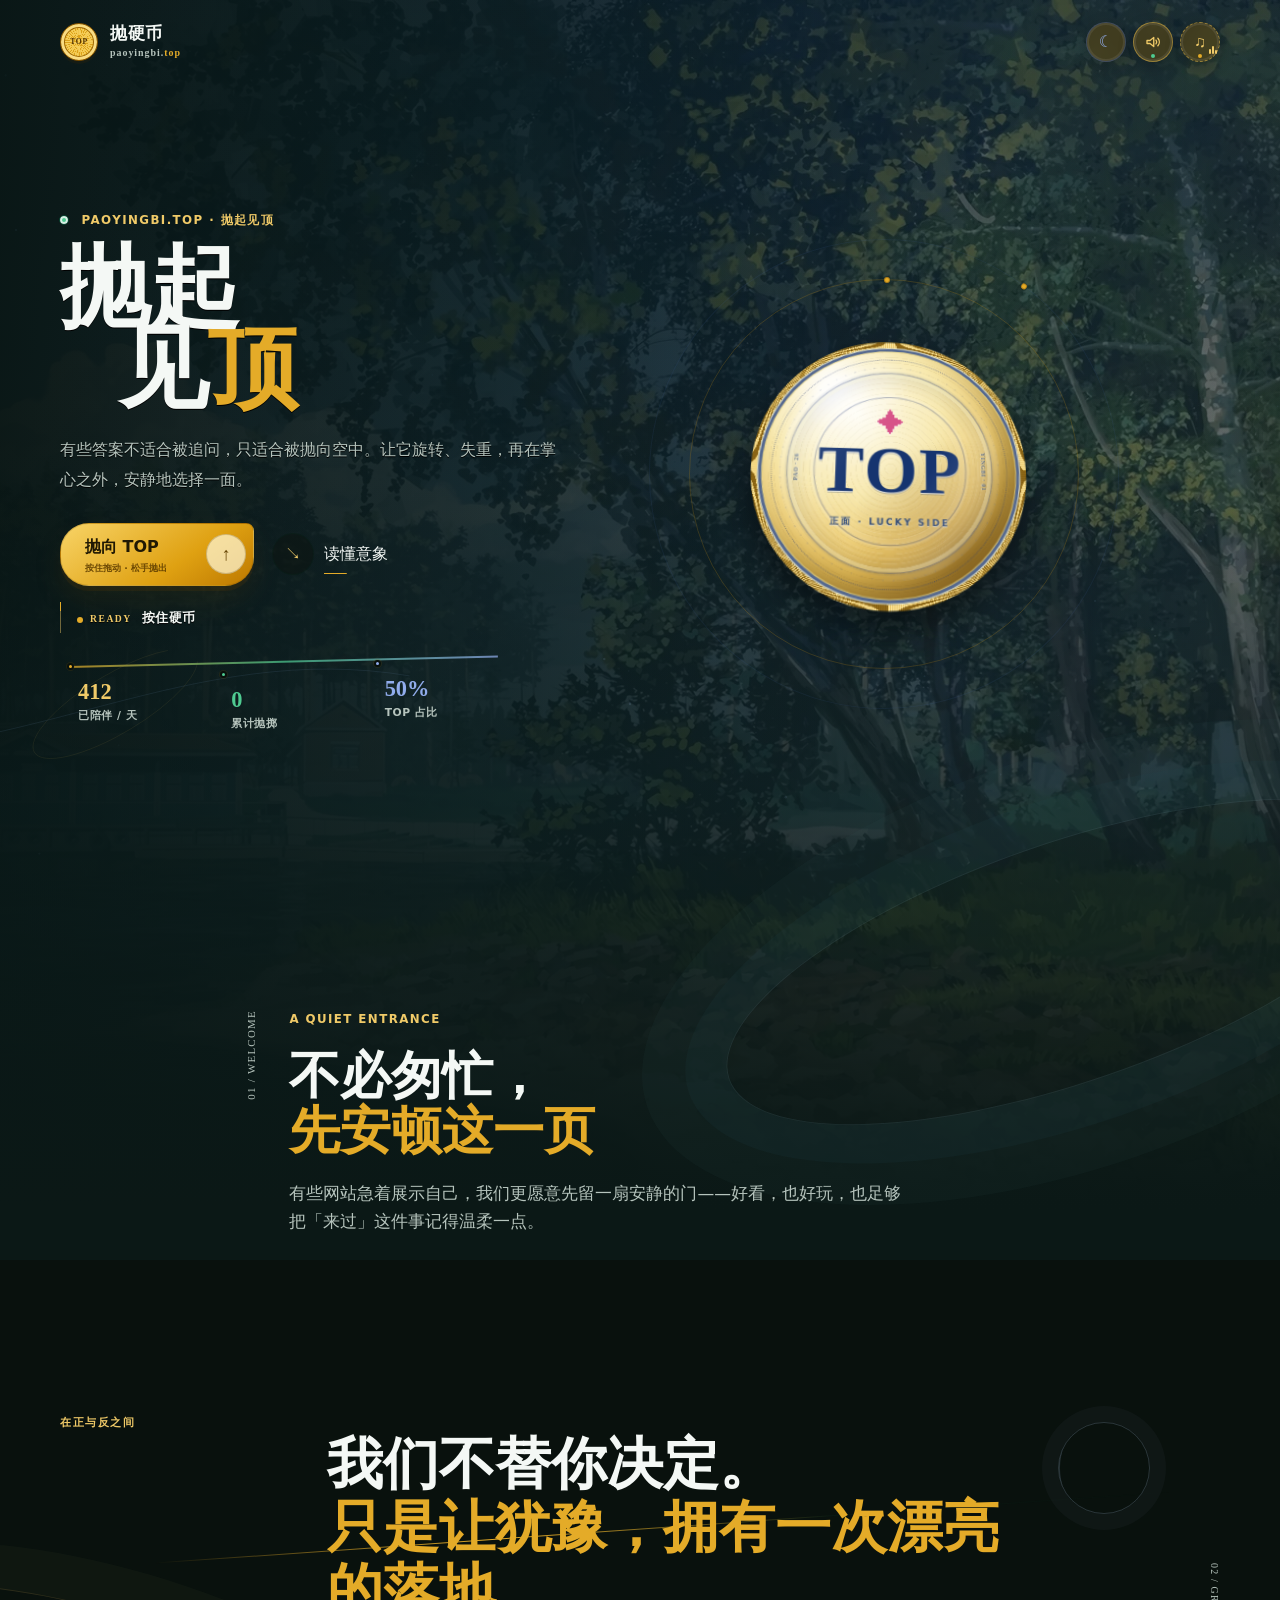
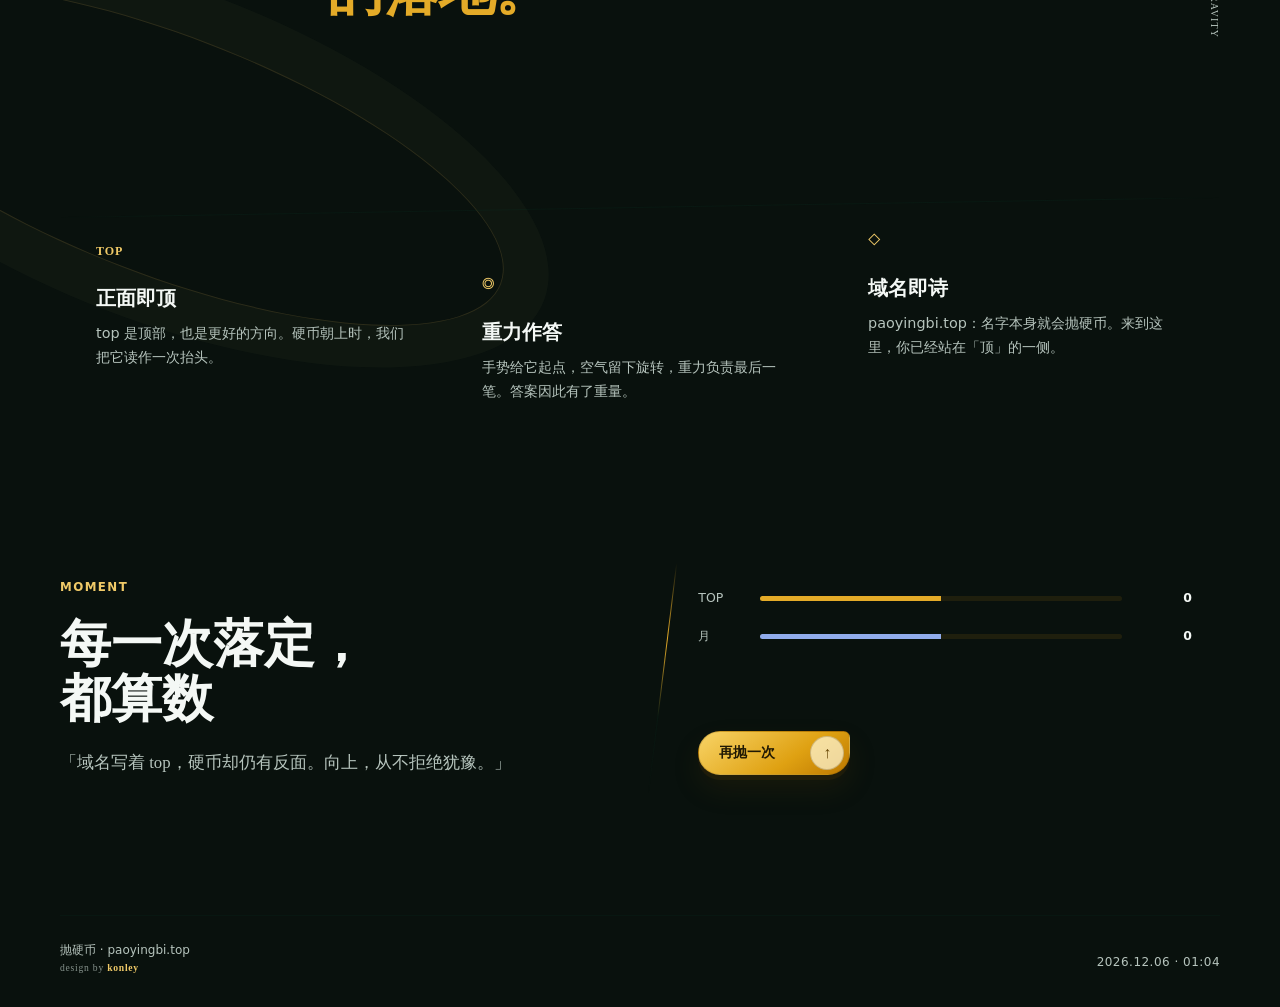
==== commit d48b7c39: "Mobile medium veil for readable text" ====
--- a/index.html
+++ b/index.html
@@ -12,7 +12,7 @@
   <link rel="apple-touch-icon" href="/icons/apple-touch-icon.png?v=20260809j">
   <link rel="manifest" href="/site.webmanifest">
   <title>抛硬币 · TOP | paoyingbi.top</title>
-  <link rel="stylesheet" href="/assets/style-mobile-hero.css">
+  <link rel="stylesheet" href="/assets/style-mobile-veil.css">
   <script>
     try {
       var themeMode = localStorage.getItem("pyb-theme-mode");
--- a/assets/style-mobile-veil.css
+++ b/assets/style-mobile-veil.css
@@ -0,0 +1,713 @@
+/* Layout and visual skin, versioned by path to avoid stale edge caches. */
+:root {
+  --bg: #eef3f0;
+  --paper: #f8faf7;
+  --text: #121a17;
+  --muted: #4d5b55;
+  --line: rgba(21, 45, 36, .2);
+  --glass: rgba(248, 251, 248, .72);
+  --gold: #b98616;
+  --gold-dark: #684500;
+  --green: #2d8d65;
+  --blue: #425b95;
+  --shadow: 0 24px 70px rgba(25, 45, 37, .16);
+  --serif: Georgia, "Noto Serif SC", "Songti SC", STSong, serif;
+  --sans: system-ui, -apple-system, "Segoe UI", "Noto Sans SC", sans-serif;
+  color-scheme: light;
+}
+
+[data-theme="dark"] {
+  --bg: #0b100e;
+  --paper: #111916;
+  --text: #f1f5f2;
+  --muted: #a5b0ab;
+  --line: rgba(232, 241, 235, .16);
+  --glass: rgba(10, 17, 14, .72);
+  --gold: #e2b94d;
+  --gold-dark: #f1d77e;
+  --green: #54bd8d;
+  --blue: #8da5e2;
+  --shadow: 0 24px 70px rgba(0, 0, 0, .4);
+  color-scheme: dark;
+}
+
+*, *::before, *::after { box-sizing: border-box; }
+html { scroll-behavior: smooth; overflow-x: hidden; }
+body { margin: 0; min-width: 320px; min-height: 100vh; overflow-x: hidden; background: var(--bg); color: var(--text); font-family: var(--sans); line-height: 1.65; -webkit-font-smoothing: antialiased; }
+button, a { font: inherit; }
+button { -webkit-tap-highlight-color: transparent; }
+
+.scene { position: absolute; inset: 0 0 auto; height: calc(max(760px, 100svh) + 360px); overflow: hidden; background: var(--bg); pointer-events: none; }
+.scene img { position: absolute; inset: 0; width: 100%; height: 100%; display: block; object-fit: cover; object-position: center; opacity: 0; transform: scale(1.025); transition: opacity 1.8s ease, transform 2.4s ease, filter .72s ease; -webkit-mask-image: linear-gradient(180deg, #000 0 64%, rgba(0,0,0,.92) 80%, transparent 100%); mask-image: linear-gradient(180deg, #000 0 64%, rgba(0,0,0,.92) 80%, transparent 100%); }
+.scene img.active { opacity: 1; transform: scale(1); }
+.scene img.incoming { z-index: 1; }
+.scene-wash { position: absolute; z-index: 2; inset: 0; background: linear-gradient(180deg, transparent 47%, rgba(238,243,240,.16) 68%, var(--bg) 100%), linear-gradient(90deg, rgba(244,249,247,.94), rgba(244,249,247,.72) 36%, rgba(238,246,242,.13) 70%); }
+[data-theme="dark"] .scene img { filter: brightness(.48) saturate(.75); }
+[data-theme="dark"] .scene-wash { background: linear-gradient(180deg, rgba(8,20,19,.02) 35%, rgba(10,28,29,.4) 61%, #0b1816 94%), linear-gradient(90deg, rgba(7,20,18,.94), rgba(8,27,27,.7) 40%, rgba(13,37,39,.22) 76%); }
+[data-theme="dark"] h1 { text-shadow: 0 1px 0 #000; }
+[data-theme="dark"] .lede { color: var(--muted); text-shadow: 0 1px 0 #000; }
+[data-theme="dark"] .stats small { color: var(--muted); }
+
+.topbar { position: absolute; z-index: 20; top: 0; left: 50%; width: min(1160px, calc(100% - 40px)); height: 84px; transform: translateX(-50%); display: flex; align-items: center; justify-content: space-between; border-bottom: 0; }
+.brand { display: flex; align-items: center; gap: 12px; color: var(--text); text-decoration: none; }
+.brand > span:last-child { display: grid; line-height: 1.05; }
+.brand strong { font: 700 1.05rem var(--serif); letter-spacing: .08em; color: var(--gold-dark); }
+.brand small { margin-top: 5px; font: .65rem Georgia, serif; letter-spacing: .1em; color: var(--muted); }
+.brand small b { color: var(--gold); }
+.brand-coin { width: 36px; aspect-ratio: 1; display: grid; place-items: center; border: 2px solid #fff3be; border-radius: 50%; background: linear-gradient(145deg, #fff6ca, #dba52d); box-shadow: inset 0 0 0 2px #9c6d0a, 0 4px 14px rgba(118,81,5,.2); color: #6f4a04; font: 700 .5rem Georgia, serif; letter-spacing: .08em; }
+.tools { display: flex; align-items: center; gap: 7px; padding: 0; }
+.tool { position: relative; width: 40px; height: 40px; display: grid; place-items: center; border: 1px solid rgba(25,48,39,.2); border-radius: 50%; background: rgba(248,251,248,.64); color: var(--muted); cursor: pointer; box-shadow: 0 5px 16px rgba(24,42,35,.08); backdrop-filter: blur(8px); transition: border-color .2s, background .2s, color .2s, box-shadow .2s, transform .2s; }
+[data-theme="dark"] .tool { border-color: rgba(232,241,235,.2); background: rgba(10,17,14,.58); }
+.tool:hover { border-color: var(--gold); color: var(--gold-dark); transform: translateY(-1px); }
+.tool[aria-pressed="true"] { border-color: rgba(185,134,22,.55); background: rgba(255,246,205,.78); color: var(--gold-dark); box-shadow: 0 5px 16px rgba(111,76,5,.14), inset 0 0 0 2px rgba(255,255,255,.42); }
+[data-theme="dark"] .tool[aria-pressed="true"] { border-color: rgba(226,185,77,.55); background: rgba(80,67,25,.72); box-shadow: 0 5px 16px rgba(0,0,0,.24), inset 0 0 0 2px rgba(255,255,255,.08); }
+.tool[aria-pressed="true"]::after { content: ""; position: absolute; left: 50%; bottom: 3px; width: 4px; height: 4px; border-radius: 50%; background: var(--gold); transform: translateX(-50%); }
+#theme-toggle { color: var(--gold-dark); }
+#theme-toggle::after { display: none; }
+#theme-toggle[aria-pressed="true"] { border-color: rgba(66,91,149,.5); color: var(--blue); }
+.tool .moon, [data-theme="dark"] .tool .sun { display: none; }
+[data-theme="dark"] .tool .moon { display: inline; }
+.tool.sound { grid-template-columns: 1fr; }
+.tool.sound svg { width: 18px; height: 18px; fill: none; stroke: currentColor; stroke-width: 1.8; stroke-linecap: round; stroke-linejoin: round; }
+.tool.sound i { position: absolute; left: 50%; top: 50%; width: 17px; height: 1px; border: 0; border-radius: 1px; background: currentColor; opacity: 0; transform: translate(-50%,-50%) rotate(-48deg); }
+.tool.sound[aria-pressed="false"] i { opacity: .8; }
+.tool.sound[aria-pressed="true"]::after { background: var(--green); }
+
+main { position: relative; z-index: 2; width: min(1160px, calc(100% - 40px)); margin: 0 auto; }
+.hero { min-height: max(760px, 100svh); display: grid; grid-template-columns: minmax(0,.96fr) minmax(0,1.04fr); align-items: center; gap: 0; padding: 112px 0 64px; }
+.hero-copy { position: relative; z-index: 4; max-width: 560px; }
+.eyebrow { margin: 0 0 18px; color: var(--gold-dark); font-size: .76rem; font-weight: 700; letter-spacing: .12em; text-transform: uppercase; }
+.eyebrow i { display: inline-block; width: 8px; height: 8px; margin-right: 8px; border-radius: 50%; background: var(--green); box-shadow: 0 0 0 6px rgba(45,141,101,.12); }
+h1, h2, h3, p { margin-top: 0; }
+h1 { margin-bottom: 24px; font: 700 clamp(4rem, 7vw, 6.7rem)/.88 var(--serif); letter-spacing: 0; }
+h1 span { display: block; }
+h1 span + span { padding-left: .65em; }
+h1 b, h2 b { color: var(--gold); font-weight: inherit; }
+.lede { max-width: 500px; margin-bottom: 28px; color: var(--muted); font-size: 1rem; text-shadow: 0 1px rgba(255,255,255,.72), 0 0 14px rgba(244,249,247,.48); }
+.lede strong { color: var(--gold-dark); }
+.actions { display: flex; align-items: center; gap: 18px; margin-bottom: 20px; }
+.primary, .secondary { position: relative; min-height: 52px; display: inline-flex; align-items: center; justify-content: center; text-decoration: none; cursor: pointer; transition: color .2s, transform .2s, filter .2s; }
+.primary { min-width: 194px; padding: 10px 58px 10px 24px; flex-direction: column; align-items: flex-start; overflow: hidden; border: 0; border-radius: 29px 8px 29px 29px; color: #201803; background: linear-gradient(135deg, #ffe9a0, #e6b532 68%, #c38c11); box-shadow: 0 13px 30px rgba(168,117,11,.25); font-weight: 700; }
+.primary::before { content: ""; position: absolute; inset: 0; background: linear-gradient(105deg, transparent 10%, rgba(255,255,255,.42) 46%, transparent 64%); transform: translateX(-85%); transition: transform .45s ease; }
+.primary::after { content: "↑"; position: absolute; z-index: 2; right: 7px; top: 50%; width: 40px; height: 40px; display: grid; place-items: center; border: 1px solid rgba(90,61,4,.24); border-radius: 50%; background: rgba(255,249,216,.72); color: #664504; font: 700 1.15rem/1 Georgia, serif; transform: translateY(-50%); transition: transform .25s, background .25s; }
+.primary > * { position: relative; z-index: 1; }
+.primary small { font-size: .58rem; font-weight: 500; opacity: .65; }
+.primary:hover { filter: brightness(1.03); transform: translateY(-2px) rotate(-.4deg); }
+.primary:hover::before { transform: translateX(75%); }
+.primary:hover::after { background: #fff7ce; transform: translateY(-54%) rotate(8deg); }
+.primary:disabled { opacity: .58; cursor: wait; transform: none; }
+.primary:disabled::before { display: none; }
+.secondary { gap: 10px; padding: 0 4px 0 0; border: 0; background: transparent; color: var(--text); }
+.secondary::before { content: "↘"; width: 42px; height: 42px; display: grid; place-items: center; border: 1px solid var(--line); border-radius: 50%; background: rgba(248,251,248,.5); color: var(--gold-dark); font: 1rem Georgia, serif; transition: border-color .2s, transform .2s; }
+[data-theme="dark"] .secondary::before { background: rgba(12,20,16,.52); }
+.secondary::after { content: ""; position: absolute; left: 52px; right: 3px; bottom: 6px; height: 1px; background: var(--gold); transform: scaleX(.35); transform-origin: left; transition: transform .25s; }
+.secondary:hover::before { border-color: var(--gold); transform: translate(2px,2px) rotate(8deg); }
+.secondary:hover::after { transform: scaleX(1); }
+.stats { position: relative; max-width: 460px; display: flex; align-items: flex-start; padding: 9px 0 5px; border: 0; }
+.stats::before { content: ""; position: absolute; left: 9px; right: 22px; top: 13px; height: 1px; background: linear-gradient(90deg, var(--gold), rgba(45,141,101,.5), rgba(66,91,149,.35)); transform: rotate(-1.4deg); transform-origin: left; }
+.stats div { position: relative; z-index: 1; flex: 1; padding: 17px 12px 8px 18px; border: 0; }
+.stats div::before { content: ""; position: absolute; left: 7px; top: 1px; width: 7px; height: 7px; border: 2px solid var(--bg); border-radius: 50%; background: var(--gold); box-shadow: 0 0 0 1px rgba(121,82,6,.18); }
+.stats div:nth-child(2) { transform: translateY(8px); }
+.stats div:nth-child(2)::before { background: var(--green); }
+.stats div:nth-child(3) { transform: translateY(-3px); }
+.stats div:nth-child(3)::before { background: var(--blue); }
+.stats strong { display: block; font: 700 1.4rem Georgia, var(--serif); color: var(--gold-dark); font-variant-numeric: tabular-nums; }
+.stats small { display: block; margin-top: 2px; color: var(--muted); font-size: .67rem; letter-spacing: .05em; }
+
+.coin-stage { position: relative; left: -34px; min-height: 560px; display: grid; place-items: center; perspective: 1200px; isolation: isolate; }
+.orbit { position: absolute; left: 50%; top: 50%; border: 1px solid rgba(180,132,25,.25); border-radius: 50%; transform: translate(-50%,-50%); pointer-events: none; }
+.orbit::before { content: ""; position: absolute; left: 50%; top: -3px; width: 6px; height: 6px; border-radius: 50%; background: var(--gold); box-shadow: 0 0 12px var(--gold); }
+.orbit-a { width: 390px; height: 390px; }
+.orbit-b { width: 470px; height: 470px; border-color: rgba(64,91,149,.13); transform: translate(-50%,-50%) rotate(36deg); }
+.coin-control { width: 270px; height: 270px; padding: 0; border: 0; border-radius: 50%; background: transparent; cursor: pointer; perspective: 1000px; touch-action: pan-y; outline-offset: 12px; }
+.coin { position: relative; display: block; width: 100%; height: 100%; transform-style: preserve-3d; border-radius: 50%; will-change: transform; }
+.coin:not(.flipping):not(.settled):not(.dragging) { animation: float 4.8s ease-in-out infinite; }
+.coin-face { position: absolute; inset: 0; display: flex; flex-direction: column; align-items: center; justify-content: center; overflow: hidden; border: 8px solid transparent; border-radius: 50%; backface-visibility: hidden; -webkit-backface-visibility: hidden; background:
+    radial-gradient(circle at 28% 22%, rgba(255,255,255,.72), transparent 28%) padding-box,
+    radial-gradient(circle at 72% 78%, rgba(120,74,8,.22), transparent 34%) padding-box,
+    radial-gradient(circle at 33% 25%, #fffef2, #fce8aa 42%, #e4b94f 74%, #ae7911) padding-box,
+    repeating-conic-gradient(from 4deg, #e6d58b 0 .8deg, #bca66a .8deg 1.6deg, #f7edb8 1.6deg 2.2deg, #887042 2.2deg 3deg) border-box;
+  box-shadow: inset 0 0 0 2px #fff9d7, inset 0 0 0 6px #566ca4, inset 0 0 0 7px rgba(255,244,184,.8), inset -18px -22px 28px rgba(92,58,4,.2), 0 18px 28px rgba(34,43,38,.18), 0 0 0 1px rgba(255,255,255,.18); }
+.coin-face::before { content: ""; position: absolute; inset: 12%; border: 1px solid rgba(70,89,146,.28); border-radius: 50%; background:
+    repeating-radial-gradient(circle, transparent 0 6px, rgba(255,255,255,.11) 6px 7px),
+    radial-gradient(circle at 50% 50%, transparent 58%, rgba(66,87,142,.08) 72%, transparent 78%);
+  box-shadow: inset 0 0 0 4px rgba(255,249,215,.28), 0 0 0 2px rgba(70,89,146,.08); }
+.coin-face::after { content: ""; position: absolute; inset: 8%; border-radius: 50%; background: repeating-conic-gradient(from 0deg, transparent 0 4.5deg, rgba(66,87,142,.14) 4.5deg 5.4deg); -webkit-mask: radial-gradient(farthest-side, transparent calc(100% - 2px), #000 calc(100% - 1px)); mask: radial-gradient(farthest-side, transparent calc(100% - 2px), #000 calc(100% - 1px)); }
+.coin-tails {
+  background:
+    radial-gradient(circle at 28% 22%, rgba(255,255,255,.62), transparent 28%) padding-box,
+    radial-gradient(circle at 72% 78%, rgba(39,48,100,.28), transparent 34%) padding-box,
+    radial-gradient(circle at 33% 25%, #f7ffff, #cfe9e9 40%, #9caadc 72%, #5c629c) padding-box,
+    repeating-conic-gradient(from 4deg, #c5e3d9 0 .8deg, #8fbbb8 .8deg 1.6deg, #e8f6ed 1.6deg 2.2deg, #668799 2.2deg 3deg) border-box;
+  box-shadow: inset 0 0 0 2px #f4ffff, inset 0 0 0 6px #485993, inset 0 0 0 7px rgba(215,240,235,.82), inset -18px -22px 28px rgba(39,48,100,.24), 0 18px 28px rgba(34,43,38,.16);
+}
+.coin-rim { position: absolute; inset: 15px; border: 1px dashed rgba(57,72,123,.4); border-radius: 50%; }
+.coin-lathe { position: absolute; inset: 21%; border: 1px solid rgba(66,87,142,.24); border-radius: 50%; box-shadow: 0 0 0 3px rgba(255,255,255,.14), inset 0 0 16px rgba(255,255,255,.22); }
+.coin-sheen { position: absolute; z-index: 4; inset: 8%; border-radius: 50%; background: linear-gradient(118deg, rgba(255,255,255,.55) 0%, rgba(255,255,255,.12) 24%, transparent 42%, transparent 62%, rgba(255,255,255,.18) 78%, transparent 100%); mix-blend-mode: soft-light; pointer-events: none; animation: coinSheen 5.8s ease-in-out infinite; }
+.coin-code { position: absolute; z-index: 3; top: 50%; color: rgba(63,80,133,.62); font: 700 .36rem Georgia, serif; letter-spacing: .12em; writing-mode: vertical-rl; opacity: .88; }
+.coin-code.code-left { left: 13%; transform: translateY(-50%) rotate(180deg); }
+.coin-code.code-right { right: 13%; transform: translateY(-50%); }
+.coin-face strong { z-index: 2; font: 700 4.2rem/.9 Georgia, var(--serif); letter-spacing: .04em; color: #3d568f; text-shadow: 0 1px 0 rgba(255,255,255,.9), 0 4px 14px rgba(48,69,126,.22); }
+.coin-tails strong { font-family: var(--serif); color: #465d97; }
+.coin-face small { z-index: 2; margin-top: 14px; color: #4d6498; font-size: .55rem; font-weight: 700; letter-spacing: .23em; }
+.spark, .moon-mark { z-index: 2; margin-bottom: 3px; color: #eb91b7; font: normal 1.7rem/1 var(--serif); text-shadow: 0 0 12px rgba(235,145,183,.55), 0 0 24px rgba(255,214,120,.25); }
+.moon-mark { color: #536ba8; font-size: 2.2rem; text-shadow: 0 0 12px rgba(96,172,194,.45), 0 0 22px rgba(120,150,220,.2); }
+[data-theme="dark"] .coin-face { box-shadow: inset 0 0 0 2px #fff9d7, inset 0 0 0 7px #566ca4, inset 0 0 0 10px #fff4b8, inset -18px -22px 28px rgba(92,58,4,.28), 0 18px 34px rgba(0,0,0,.42), 0 0 28px rgba(255,214,91,.16); }
+[data-theme="dark"] .coin-tails { box-shadow: inset 0 0 0 2px #f4ffff, inset 0 0 0 7px #485993, inset 0 0 0 10px #d7f0eb, inset -18px -22px 28px rgba(39,48,100,.3), 0 18px 34px rgba(0,0,0,.42), 0 0 28px rgba(120,180,220,.14); }
+[data-theme="dark"] .coin-sheen { mix-blend-mode: screen; opacity: .78; }
+[data-theme="dark"] .coin-face strong { color: #d7e2ff; text-shadow: 0 1px 0 rgba(20,28,48,.8), 0 0 18px rgba(150,180,255,.28); }
+[data-theme="dark"] .coin-tails strong { color: #e8f4ff; }
+[data-theme="dark"] .coin-face small, [data-theme="dark"] .coin-code { color: rgba(210,224,255,.78); }
+@keyframes coinSheen { 0%,100% { transform: rotate(0deg) translate3d(0,0,0); opacity: .55; } 50% { transform: rotate(8deg) translate3d(2%,-1%,0); opacity: .9; } }
+.coin-aura { position: absolute; left: 50%; top: 50%; width: 288px; aspect-ratio: 1; border-radius: 50%; pointer-events: none; opacity: 0; transform: translate(-50%,-50%); }
+.coin-aura::before, .coin-aura::after { content: ""; position: absolute; inset: 4%; border: 1px solid rgba(185,134,22,.18); border-radius: inherit; box-shadow: 0 0 32px rgba(226,177,48,.1), inset 0 0 25px rgba(255,243,177,.08); }
+.coin-aura::after { inset: 14%; border-color: rgba(66,91,149,.14); }
+.coin-aura i { position: absolute; width: 4px; height: 4px; border-radius: 50%; background: #e5b132; box-shadow: 0 0 11px rgba(226,177,48,.8); }
+.coin-aura i:nth-child(1) { left: 12%; top: 63%; }
+.coin-aura i:nth-child(2) { right: 14%; top: 22%; width: 3px; height: 3px; background: #6fa8ba; box-shadow: 0 0 10px rgba(96,172,194,.72); }
+.coin-aura i:nth-child(3) { left: 64%; bottom: 12%; width: 2px; height: 2px; background: #e58eb3; box-shadow: 0 0 9px rgba(235,145,183,.7); }
+.coin-stage:not(.airborne):not(.aiming) .coin-aura { opacity: 1; animation: auraBreathe 5.6s ease-in-out infinite; }
+.coin-stage:not(.airborne):not(.aiming) .coin-aura::before { animation: auraRing 9s linear infinite; }
+.coin-stage:not(.airborne):not(.aiming) .coin-aura::after { animation: auraRing 13s linear infinite reverse; }
+.coin-stage:not(.airborne):not(.aiming) .coin-aura i:nth-child(1) { animation: moteFloatA 5.4s ease-in-out infinite; }
+.coin-stage:not(.airborne):not(.aiming) .coin-aura i:nth-child(2) { animation: moteFloatB 6.8s ease-in-out infinite; }
+.coin-stage:not(.airborne):not(.aiming) .coin-aura i:nth-child(3) { animation: moteFloatC 4.7s ease-in-out infinite; }
+[data-theme="dark"] .coin-aura::before, [data-theme="dark"] .coin-aura::after { border-color: rgba(226,185,77,.28); box-shadow: 0 0 40px rgba(226,185,77,.17), inset 0 0 30px rgba(77,101,164,.12); }
+@keyframes auraBreathe { 0%,100% { opacity: .4; scale: .97; } 50% { opacity: .88; scale: 1.035; } }
+@keyframes auraRing { from { rotate: 0deg; } to { rotate: 360deg; } }
+@keyframes moteFloatA { 0%,100% { translate: 0 0; opacity: .3; } 50% { translate: 10px -16px; opacity: 1; } }
+@keyframes moteFloatB { 0%,100% { translate: 0 0; opacity: .35; } 50% { translate: -14px 13px; opacity: .95; } }
+@keyframes moteFloatC { 0%,100% { translate: 0 0; opacity: .25; } 50% { translate: 13px 8px; opacity: .9; } }
+.coin-shadow { position: absolute; left: 50%; top: calc(50% + 160px); width: 145px; height: 22px; border-radius: 50%; background: rgba(28,37,33,.2); filter: blur(11px); transform: translateX(-50%); }
+.coin-status { position: relative; width: min(510px, 100%); min-height: 27px; margin: -4px 0 20px; padding: 2px 0 2px 16px; border: 0; border-left: 1px solid rgba(112,71,0,.3); border-radius: 0; background: transparent; color: #604100; text-align: left; text-shadow: 0 1px 0 rgba(255,255,255,.84); box-shadow: none; }
+.coin-status::after { content: ""; position: absolute; left: -1px; top: 0; width: 1px; height: 9px; background: var(--gold); transform-origin: top; }
+.coin-status > span { display: inline-block; margin: 0 10px 0 0; color: var(--gold-dark); font: 800 .6rem/1 Georgia, serif; letter-spacing: .16em; vertical-align: baseline; }
+.coin-status > span::before { content: ""; display: inline-block; width: 6px; height: 6px; margin: 0 7px 1px 0; border-radius: 50%; background: var(--gold); vertical-align: middle; }
+.coin-status strong { display: inline; color: var(--text); font: 800 .82rem/1.25 var(--serif); letter-spacing: .04em; }
+.coin-status em { display: block; max-width: 465px; max-height: 0; margin: 0; overflow: hidden; color: var(--muted); font: 600 .91rem/1.6 var(--serif); font-style: normal; letter-spacing: .01em; opacity: 0; transform: translateY(-5px); }
+.coin-status.is-result { min-height: 68px; margin-top: 2px; padding: 6px 0 8px 16px; border-left: 2px solid var(--gold); }
+.coin-status.is-result::after { height: 100%; animation: fateStroke .72s cubic-bezier(.22,.8,.25,1) both; }
+.coin-status.is-result strong { color: var(--gold-dark); font-size: 1.16rem; }
+.coin-status.is-result em { max-height: 70px; margin-top: 7px; opacity: 1; transform: translateY(0); transition: max-height .65s ease, margin .4s ease, opacity .42s ease .16s, transform .5s cubic-bezier(.22,.8,.25,1) .12s; }
+.coin-status[data-side="tails"] { border-left-color: rgba(49,84,155,.58); }
+.coin-status[data-side="tails"] > span, .coin-status[data-side="tails"].is-result strong { color: var(--blue); }
+.coin-status[data-side="tails"] > span::before { background: var(--blue); }
+[data-theme="dark"] .coin-status { border-left-color: rgba(240,202,104,.45); background: transparent; color: #f0ca68; text-shadow: 0 1px 0 #000; box-shadow: none; }
+[data-theme="dark"] .coin-status strong { color: #f4f8f5; }
+[data-theme="dark"] .coin-status em { color: #b6c4bd; }
+@keyframes fateStroke { from { transform: scaleY(.08); opacity: 0; } to { transform: scaleY(1); opacity: 1; } }
+@keyframes resultArrival { 0% { opacity: 0; transform: translateX(-10px); } 100% { opacity: 1; transform: translateX(0); } }
+.coin-status.show-result { animation: resultArrival .52s cubic-bezier(.18,.78,.25,1) both; }
+.result { position: absolute; width: 1px; height: 1px; padding: 0; margin: -1px; overflow: hidden; border: 0; clip: rect(0 0 0 0); clip-path: inset(50%); white-space: nowrap; }
+.result.show { opacity: 0; }
+@keyframes float { 0%,100% { transform: translateY(0) rotateX(7deg) rotateY(0); } 50% { transform: translateY(-10px) rotateX(9deg) rotateY(7deg); } }
+
+.about, .ledger { margin: 110px 0; display: grid; grid-template-columns: .4fr 1.4fr .7fr; gap: 32px; align-items: center; }
+.about { grid-template-columns: .35fr 1.65fr; }
+.section-number { align-self: start; justify-self: end; padding-top: 10px; color: var(--muted); font: .68rem Georgia, serif; letter-spacing: .12em; writing-mode: vertical-rl; transform: rotate(180deg); }
+.about-copy h2, .ledger h2 { margin-bottom: 22px; font: 700 clamp(2.25rem, 4vw, 4.4rem)/1.08 var(--serif); letter-spacing: 0; }
+.about-copy > p:last-child { max-width: 620px; color: var(--muted); font-size: 1.05rem; }
+.seal { justify-self: end; width: 180px; aspect-ratio: 1; display: grid; place-content: center; text-align: center; border: 1px solid var(--line); border-radius: 50%; box-shadow: inset 0 0 0 9px var(--bg), inset 0 0 0 10px var(--line); transform: translateX(-18px) rotate(6deg); }
+.seal strong { font: 700 2.4rem Georgia, serif; color: var(--gold-dark); }
+.seal span { font-size: .52rem; letter-spacing: .24em; color: var(--muted); }
+.interlude { position: relative; min-height: 330px; display: grid; grid-template-columns: .55fr 1.65fr .35fr; gap: 30px; align-items: center; margin: 60px 0 90px; padding: 54px 0; }
+.interlude::before { content: ""; position: absolute; left: 8%; right: 4%; top: 50%; height: 1px; background: linear-gradient(90deg, transparent, var(--gold), var(--line), transparent); transform: rotate(-4deg); }
+.interlude > span { position: relative; z-index: 1; align-self: start; color: var(--gold-dark); font: 700 .68rem Georgia, serif; letter-spacing: .14em; }
+.interlude blockquote { position: relative; z-index: 2; margin: 0; font: 700 clamp(2.25rem,4.4vw,4.8rem)/1.12 var(--serif); letter-spacing: 0; }
+.interlude blockquote b { color: var(--gold); font-weight: inherit; }
+.interlude > i { position: relative; z-index: 1; align-self: end; color: var(--muted); font: normal .62rem Georgia, serif; letter-spacing: .12em; writing-mode: vertical-rl; }
+.meaning { position: relative; display: grid; grid-template-columns: repeat(3, 1fr); gap: 34px; padding: 42px 18px 54px; border: 0; }
+.meaning::before { content: ""; position: absolute; left: 0; right: 0; top: 25px; height: 1px; background: linear-gradient(90deg, transparent, var(--line) 9%, var(--line) 91%, transparent); transform: rotate(-1deg); }
+.meaning article { position: relative; padding: 20px 18px 16px; border: 0; }
+.meaning article:nth-child(2) { transform: translateY(32px); }
+.meaning article:nth-child(3) { transform: translateY(-12px); }
+.meaning article > span { display: block; margin-bottom: 26px; color: var(--gold-dark); font: 700 .75rem Georgia, serif; letter-spacing: .08em; }
+.meaning h3 { margin-bottom: 10px; font: 700 1.25rem var(--serif); }
+.meaning p { margin-bottom: 0; color: var(--muted); font-size: .9rem; }
+.ledger { grid-template-columns: 1.08fr 1fr; gap: 0; }
+.ledger > div:first-child { position: relative; z-index: 2; }
+.ledger blockquote { margin: 0; max-width: 520px; color: var(--muted); font: 1.05rem/1.8 var(--serif); }
+.ledger-panel { position: relative; margin-left: -34px; padding: 36px 28px 30px 70px; border: 0; background: transparent; box-shadow: none; }
+.ledger-panel::before { content: ""; position: absolute; left: 34px; top: 10px; bottom: 10px; width: 1px; background: linear-gradient(transparent, var(--gold), var(--line), transparent); transform: rotate(7deg); }
+.bar-row { display: grid; grid-template-columns: 48px 1fr 56px; gap: 14px; align-items: center; margin-bottom: 18px; color: var(--muted); font-size: .78rem; }
+.bar-row > div { height: 5px; overflow: hidden; border-radius: 4px; background: rgba(185,134,22,.13); }
+.bar-row i { display: block; width: 50%; height: 100%; background: var(--gold); transition: width .5s; }
+.bar-row.tails i { background: var(--blue); }
+.bar-row strong { text-align: right; color: var(--text); font-variant-numeric: tabular-nums; }
+.history { min-height: 40px; display: flex; flex-wrap: wrap; gap: 7px; margin: 22px 0; }
+.history span { min-width: 34px; height: 30px; display: grid; place-items: center; padding: 0 9px; border: 1px solid var(--line); border-radius: 99px; color: var(--gold-dark); font: 700 .66rem Georgia, serif; }
+.history span.tails { color: var(--blue); }
+.primary.compact { min-width: 152px; min-height: 44px; padding: 9px 48px 9px 20px; flex-direction: row; justify-content: flex-start; border-radius: 24px 7px 24px 24px; font-size: .85rem; }
+.primary.compact::after { right: 5px; width: 34px; height: 34px; font-size: 1rem; }
+footer { position: relative; z-index: 2; width: min(1160px, calc(100% - 40px)); margin: 0 auto; padding: 26px 0 34px; display: flex; align-items: flex-end; justify-content: space-between; border-top: 1px solid var(--line); color: var(--muted); font-size: .75rem; }
+.footer-brand { display: grid; line-height: 1.4; }
+.footer-brand small { margin-top: 3px; color: color-mix(in srgb, var(--muted) 72%, transparent); font: .6rem Georgia, serif; letter-spacing: .08em; }
+.footer-brand small b { color: var(--gold-dark); font-weight: 700; }
+#clock { text-align: right; font-variant-numeric: tabular-nums; letter-spacing: .04em; }
+.toast { position: fixed; z-index: 50; left: 50%; bottom: max(22px, env(safe-area-inset-bottom)); max-width: calc(100% - 32px); padding: 10px 18px; border: 1px solid rgba(255,255,255,.16); border-radius: 99px; background: rgba(18,25,22,.92); color: #fff7d9; opacity: 0; pointer-events: none; transform: translate(-50%,12px); transition: .25s; text-align: center; font-size: .84rem; }
+.toast.show { opacity: 1; transform: translate(-50%,0); }
+
+.celebration { --burst-x: 50vw; --burst-y: 45vh; position: fixed; z-index: 35; inset: 0; overflow: hidden; opacity: 0; pointer-events: none; }
+.celebration::before { content: ""; position: absolute; inset: 0; background: repeating-conic-gradient(from 0deg at var(--burst-x) var(--burst-y), rgba(226,177,48,.2) 0 1deg, transparent 1deg 10deg); -webkit-mask: radial-gradient(circle at var(--burst-x) var(--burst-y), transparent 0 8%, #000 14% 55%, transparent 72%); mask: radial-gradient(circle at var(--burst-x) var(--burst-y), transparent 0 8%, #000 14% 55%, transparent 72%); }
+.celebration > i { position: absolute; left: var(--burst-x); top: var(--burst-y); width: 120px; aspect-ratio: 1; border: 2px solid rgba(226,177,48,.7); border-radius: 50%; transform: translate(-50%,-50%) scale(.3); }
+.celebration > i:nth-child(2) { width: 220px; border-color: rgba(44,139,99,.55); }
+.celebration > i:nth-child(3) { width: 340px; border-color: rgba(66,91,149,.42); }
+.celebration > span { position: absolute; left: var(--burst-x); top: var(--burst-y); color: rgba(226,177,48,.24); font: 700 min(34vw,20rem)/1 Georgia, serif; transform: translate(-50%,-50%) scale(.4); }
+.celebration.tails::before { background: repeating-conic-gradient(from 0deg at var(--burst-x) var(--burst-y), rgba(96,172,194,.2) 0 1deg, transparent 1deg 10deg); }
+.celebration.tails > i { border-color: rgba(96,172,194,.72); }
+.celebration.tails > span { color: rgba(91,107,168,.24); }
+.celebration.show { animation: celebrationFade 1.55s ease-out both; }
+.celebration.show::before { animation: celebrationRays 1.45s ease-out both; }
+.celebration.show > i { animation: celebrationRing 1.25s cubic-bezier(.16,.74,.26,1) both; }
+.celebration.show > i:nth-child(2) { animation-delay: .08s; }
+.celebration.show > i:nth-child(3) { animation-delay: .16s; }
+.celebration.show > span { animation: celebrationMark 1.2s ease-out both; }
+@keyframes celebrationFade { 0% { opacity: 0; } 12%,62% { opacity: 1; } 100% { opacity: 0; } }
+@keyframes celebrationRays { from { opacity: 0; transform: rotate(-8deg) scale(.82); } 30% { opacity: 1; } to { opacity: 0; transform: rotate(8deg) scale(1.08); } }
+@keyframes celebrationRing { 0% { opacity: 0; transform: translate(-50%,-50%) scale(.25); } 24% { opacity: 1; } 100% { opacity: 0; transform: translate(-50%,-50%) scale(3.1); } }
+@keyframes celebrationMark { 0% { opacity: 0; transform: translate(-50%,-50%) scale(.35) rotate(-12deg); } 32% { opacity: 1; } 100% { opacity: 0; transform: translate(-50%,-50%) scale(1.15) rotate(8deg); } }
+
+@media (max-width: 840px) {
+  .scene { height: 1180px; }
+  .scene img { object-position: 58% center; }
+  .scene-wash {
+    background:
+      linear-gradient(180deg, rgba(248,251,249,.42) 0%, rgba(248,251,249,.28) 42%, rgba(242,248,245,.55) 78%, var(--bg) 100%),
+      linear-gradient(90deg, rgba(248,251,249,.62) 0%, rgba(248,251,249,.38) 48%, rgba(248,251,249,.12) 78%, transparent 100%);
+  }
+  [data-theme="dark"] .scene-wash {
+    background:
+      linear-gradient(180deg, rgba(7,16,14,.48) 0%, rgba(7,16,14,.34) 42%, rgba(6,11,9,.72) 78%, var(--bg) 100%),
+      linear-gradient(90deg, rgba(7,20,18,.58) 0%, rgba(8,27,27,.32) 52%, rgba(8,27,27,.1) 82%, transparent 100%);
+  }
+  .hero { min-height: min(100svh, 980px); grid-template-columns: 1fr; gap: 8px; padding: 78px 0 40px; align-content: start; }
+  .hero-copy { order: 0; max-width: 100%; z-index: 5; }
+  .coin-stage { order: 1; left: 0; min-height: 360px; margin-top: 4px; }
+  h1 { font-size: clamp(3.4rem, 12vw, 5.2rem); }
+  .about { grid-template-columns: .4fr 1.6fr; }
+  .seal { display: none; }
+  .meaning { grid-template-columns: 1fr; gap: 0; padding: 22px 0 14px; }
+  .meaning::before { display: none; }
+  .meaning article { max-width: 620px; padding: 24px 18px; border: 0; transform: none; }
+  .meaning article:nth-child(2) { margin-left: 36px; transform: none; }
+  .meaning article:nth-child(3) { margin-left: 12px; transform: none; }
+  .ledger { grid-template-columns: 1fr; }
+  .ledger-panel { margin: 14px 0 0; padding: 34px 24px 26px 58px; }
+  .ledger-panel::before { left: 24px; }
+  .interlude { grid-template-columns: .25fr 1.75fr; min-height: 290px; }
+  .interlude > i { display: none; }
+}
+
+@media (max-width: 520px) {
+  .topbar, main, footer { width: calc(100% - 28px); }
+  .topbar { height: 64px; }
+  .brand-coin { width: 34px; }
+  .brand strong { font-size: .98rem; }
+  .brand small { font-size: .6rem; }
+  .tools { gap: 6px; }
+  .tool { width: 36px; height: 36px; background: rgba(249,252,249,.9); box-shadow: 0 2px 0 rgba(24,42,35,.1); backdrop-filter: none; }
+  [data-theme="dark"] .tool { background: rgba(8,14,11,.7); }
+  .scene { position: absolute; height: 1080px; contain: paint; }
+  .scene img { object-position: 62% 38%; filter: none; }
+  [data-theme="dark"] .scene img { filter: brightness(.52) saturate(.8); }
+  .scene-wash {
+    background:
+      linear-gradient(180deg, rgba(248,251,249,.5) 0%, rgba(248,251,249,.36) 38%, rgba(237,243,239,.58) 78%, var(--bg) 100%),
+      linear-gradient(90deg, rgba(248,251,249,.68) 0%, rgba(248,251,249,.42) 52%, rgba(248,251,249,.14) 82%, transparent 100%);
+  }
+  [data-theme="dark"] .scene-wash {
+    background:
+      linear-gradient(180deg, rgba(7,16,14,.52) 0%, rgba(7,16,14,.38) 40%, rgba(9,17,13,.7) 80%, var(--bg) 100%),
+      linear-gradient(90deg, rgba(7,20,18,.62) 0%, rgba(8,27,27,.34) 54%, rgba(8,27,27,.12) 84%, transparent 100%);
+  }
+  .hero {
+    min-height: 100svh;
+    padding: 62px 0 28px;
+    gap: 0;
+    align-content: start;
+    grid-template-rows: auto minmax(0, 1fr);
+  }
+  .hero-copy { order: 0; max-width: 100%; }
+  .coin-stage {
+    order: 1;
+    min-height: 268px;
+    margin: 2px 0 0;
+    align-self: stretch;
+    place-items: center;
+  }
+  .coin-control { width: min(46vw, 176px); height: min(46vw, 176px); }
+  .orbit-a { width: min(58vw, 220px); height: min(58vw, 220px); }
+  .orbit-b { width: min(70vw, 268px); height: min(70vw, 268px); }
+  .coin-face { border-width: 6px; }
+  .coin-aura { width: min(54vw, 206px); }
+  .coin-face strong { font-size: 2.45rem; }
+  .coin-face small { margin-top: 8px; font-size: .42rem; letter-spacing: .16em; }
+  .coin-code { font-size: .26rem; }
+  .spark { font-size: 1.15rem; }
+  .moon-mark { font-size: 1.45rem; }
+  .coin-shadow { top: calc(50% + 98px); width: 96px; height: 14px; }
+
+  .coin-status { width: 100%; min-height: 24px; margin: 0 0 12px; padding-left: 12px; }
+  .coin-status.is-result { min-height: 58px; margin-top: 0; top: auto; }
+  .coin-status > span { font-size: .52rem; }
+  .coin-status strong { font-size: .76rem; }
+  .coin-status.is-result strong { font-size: .98rem; }
+  .coin-status em { font-size: .78rem; line-height: 1.45; }
+  .result { bottom: 45px; font-size: .78rem; }
+  .eyebrow { margin-bottom: 8px; font-size: .62rem; text-shadow: 0 1px 0 rgba(255,255,255,.9), 0 0 18px rgba(248,251,249,.7); }
+  h1 { margin-bottom: 10px; font-size: clamp(2.7rem, 12.5vw, 3.6rem); line-height: .92; text-shadow: 0 1px 0 rgba(255,255,255,.92), 0 0 22px rgba(248,251,249,.55); }
+  h1 span + span { padding-left: .35em; }
+  .lede { display: none; }
+  .coin-status, .stats small, .stats strong { text-shadow: 0 1px 0 rgba(255,255,255,.88); }
+  [data-theme="dark"] .eyebrow, [data-theme="dark"] h1 { text-shadow: 0 1px 0 #000, 0 0 18px rgba(0,0,0,.45); }
+  [data-theme="dark"] .coin-status, [data-theme="dark"] .stats small, [data-theme="dark"] .stats strong { text-shadow: 0 1px 0 #000; }
+  .actions { gap: 10px; margin-bottom: 10px; flex-wrap: wrap; }
+  .primary { min-width: 158px; min-height: 46px; padding: 8px 48px 8px 18px; }
+  .primary::after { width: 34px; height: 34px; font-size: 1rem; }
+  .primary small { font-size: .52rem; }
+  .secondary { min-height: 44px; padding: 0; font-size: .82rem; }
+  .secondary::before { width: 34px; height: 34px; }
+  .secondary::after { left: 44px; }
+  .stats { max-width: 100%; padding: 4px 0 0; }
+  .stats::before { left: 5px; right: 12px; top: 10px; }
+  .stats div { padding: 12px 4px 4px 12px; }
+  .stats div::before { left: 2px; width: 6px; height: 6px; }
+  .stats div:nth-child(2) { transform: translateY(4px); }
+  .stats div:nth-child(3) { transform: translateY(-2px); }
+  .stats strong { font-size: 1.05rem; }
+  .stats small { font-size: .54rem; }
+  .about, .ledger { margin: 76px 0; gap: 20px; }
+  .about { grid-template-columns: 1fr; }
+  .section-number { justify-self: start; padding: 0; writing-mode: horizontal-tb; transform: none; }
+  .about-copy h2, .ledger h2 { font-size: 2.4rem; }
+  .meaning article { padding: 24px 8px; }
+  .meaning article:nth-child(2) { margin-left: 24px; }
+  .meaning article:nth-child(3) { margin-left: 8px; }
+  .ledger-panel { padding: 28px 6px 18px 32px; }
+  .ledger-panel::before { left: 12px; }
+  footer { gap: 12px; }
+  .interlude { grid-template-columns: 1fr; gap: 18px; min-height: 340px; margin: 26px 0 70px; padding: 48px 0; align-content: center; }
+  .interlude::before { left: -12%; right: -8%; transform: rotate(-7deg); }
+  .interlude blockquote { font-size: 2.45rem; }
+  .toast { bottom: max(116px, calc(env(safe-area-inset-bottom) + 96px)); }
+}
+
+@media (prefers-reduced-motion: reduce) {
+  html { scroll-behavior: auto; }
+  *, *::before, *::after { animation-duration: .01ms !important; animation-iteration-count: 1 !important; transition-duration: .01ms !important; }
+}
+
+/* Physics game layer */
+.fx-canvas { position: fixed; inset: 0; z-index: 12; width: 100%; height: 100%; pointer-events: none; }
+#bgm { display: none; }
+
+.tool.music { display: grid; place-items: center; padding: 0; }
+.tool.music > span { font: 1rem Georgia, serif; }
+.tool.music i { position: absolute; bottom: 7px; width: 2px; height: 5px; border-radius: 2px; background: currentColor; animation: equalizer .72s ease-in-out infinite alternate; }
+.tool.music i:nth-of-type(1) { right: 8px; }
+.tool.music i:nth-of-type(2) { right: 5px; height: 8px; animation-delay: -.3s; }
+.tool.music i:nth-of-type(3) { right: 2px; height: 4px; animation-delay: -.5s; }
+.tool.music[aria-pressed="false"] i { opacity: 0; animation-play-state: paused; }
+.tool.music.awaiting { border-style: dashed; }
+@keyframes equalizer { from { transform: scaleY(.35); } to { transform: scaleY(1); } }
+
+.coin-stage { overflow: visible; }
+.coin-control { cursor: grab; touch-action: none; transition: box-shadow .2s; transform-style: preserve-3d; perspective: 1000px; }
+.coin-control:active, .coin.dragging { cursor: grabbing; }
+.coin { transform-origin: 50% 50%; transform-style: preserve-3d; }
+.coin-face, .coin-edge, .coin-edge i { transform-style: preserve-3d; backface-visibility: hidden; -webkit-backface-visibility: hidden; }
+.coin-heads { transform: translateZ(12px); }
+.coin-tails { transform: rotateY(180deg) translateZ(12px); }
+.coin-edge { position: absolute; inset: 0; border-radius: 50%; pointer-events: none; backface-visibility: visible; -webkit-backface-visibility: visible; }
+.coin-edge i {
+  position: absolute;
+  inset: 5px;
+  border: 0;
+  border-radius: 50%;
+  background:
+    repeating-conic-gradient(from 0deg, rgba(255,247,193,.16) 0 .7deg, rgba(36,51,79,.13) .7deg 1.5deg, transparent 1.5deg 3deg),
+    repeating-radial-gradient(circle at 50% 50%, rgba(255,255,255,.12) 0 1px, transparent 1px 3px),
+    radial-gradient(circle at 30% 24%, #e8d78a 0 6%, #9a8242 42%, #4b5778 78%, #2d3754 100%);
+  box-shadow: inset 0 0 0 1px rgba(255,244,177,.22), inset 0 0 14px rgba(22,30,48,.44);
+  filter: saturate(.72) contrast(.95);
+  backface-visibility: visible;
+  -webkit-backface-visibility: visible;
+}
+.coin-edge i:nth-child(odd) { background:
+    repeating-conic-gradient(from 1deg, rgba(255,247,193,.13) 0 .6deg, rgba(34,47,71,.16) .6deg 1.4deg, transparent 1.4deg 3deg),
+    repeating-radial-gradient(circle at 50% 50%, rgba(255,255,255,.1) 0 1px, transparent 1px 3px),
+    radial-gradient(circle at 68% 30%, #bca861 0 8%, #65718c 49%, #36405e 100%);
+  filter: saturate(.6) brightness(.9);
+}
+.coin-edge i:nth-child(3), .coin-edge i:nth-child(6) { filter: saturate(.52) brightness(.78); }
+[data-theme="dark"] .coin-edge i { box-shadow: inset 0 0 0 1px rgba(255,244,177,.16), inset 0 0 16px rgba(0,0,0,.6), 0 0 6px rgba(104,126,180,.08); }
+.coin-edge i:nth-child(1) { transform: translateZ(-8px); }
+.coin-edge i:nth-child(2) { transform: translateZ(-5.75px); }
+.coin-edge i:nth-child(3) { transform: translateZ(-3.5px); }
+.coin-edge i:nth-child(4) { transform: translateZ(-1.25px); }
+.coin-edge i:nth-child(5) { transform: translateZ(1.25px); }
+.coin-edge i:nth-child(6) { transform: translateZ(3.5px); }
+.coin-edge i:nth-child(7) { transform: translateZ(5.75px); }
+.coin-edge i:nth-child(8) { transform: translateZ(8px); }
+
+.coin.flipping, .coin.dragging { animation: none; }
+.coin.flipping .coin-sheen { animation-duration: 1.2s; }
+/* never put filter on .coin — it flattens preserve-3d and kills the tails face */
+@media (prefers-reduced-motion: reduce) {
+  .coin-sheen { animation: none; }
+}
+.coin-stage.aiming .orbit-a { transform: translate(-50%,-50%) scale(1.05); border-color: rgba(185,134,22,.48); }
+.coin-stage.aiming .orbit-b { transform: translate(-50%,-50%) rotate(42deg) scale(1.04); border-color: rgba(66,91,149,.32); }
+.coin-stage.aiming .coin-control { box-shadow: 0 0 0 9px rgba(255,214,91,.08), 0 0 28px rgba(255,214,91,.22); }
+.coin-stage.airborne .orbit { opacity: .35; transform: translate(-50%,-50%) scale(1.12); transition: transform .5s, opacity .5s; }
+
+.coin-shadow { transition: opacity .08s linear, width .08s linear, transform .08s linear; will-change: transform, opacity, width; }
+.orbit { transition: transform .25s ease, border-color .25s ease, opacity .25s ease; }
+.primary:disabled { filter: saturate(.6); }
+
+@media (max-width: 520px) {
+  .brand { padding: 0; border: 0; background: transparent; box-shadow: none; }
+  .brand strong { color: var(--text); text-shadow: 0 1px 0 rgba(255,255,255,.72); }
+  .brand small { color: var(--muted); text-shadow: 0 1px 0 rgba(255,255,255,.68); }
+  [data-theme="dark"] .brand strong, [data-theme="dark"] .brand small { text-shadow: 0 1px 0 #000; }
+  .fx-canvas { position: absolute; height: 930px; contain: strict; }
+  .coin-edge i { border-width: 7px; }
+}
+
+@media (prefers-reduced-motion: reduce) {
+  .tool.music i { animation: none; }
+}
+
+.ambient-canvas { position: absolute; z-index: 1; inset: 0; width: 100%; height: 100%; pointer-events: none; }
+.scene-wash { z-index: 2; }
+.celebration { display: none; }
+
+/* A full-page atmosphere keeps the lower chapters from falling into a blank field. */
+body { background: var(--bg); }
+.ambient-canvas { position: fixed; z-index: 1; inset: 0; opacity: 1; }
+.scene { z-index: 0; }
+main::before, main::after {
+  content: "";
+  position: absolute;
+  z-index: -1;
+  width: min(58vw, 720px);
+  height: 240px;
+  border: 1px solid rgba(104,126,83,.12);
+  border-radius: 50%;
+  pointer-events: none;
+}
+main::before { right: -18%; top: 35%; transform: rotate(-19deg); box-shadow: 0 0 0 42px rgba(244,248,240,.13), 0 0 0 86px rgba(129,162,139,.035); }
+main::after { left: -22%; top: 68%; transform: rotate(21deg); border-color: rgba(187,130,25,.14); box-shadow: 0 0 0 46px rgba(222,186,90,.035); }
+[data-theme="dark"] main::before { border-color: rgba(112,157,168,.16); box-shadow: 0 0 0 42px rgba(39,71,75,.15), 0 0 0 86px rgba(65,102,97,.07); }
+[data-theme="dark"] main::after { border-color: rgba(226,186,93,.16); box-shadow: 0 0 0 46px rgba(91,105,66,.08); }
+.interlude::after {
+  content: "";
+  position: absolute;
+  right: 6%;
+  top: 18%;
+  width: 92px;
+  aspect-ratio: 1;
+  border: 1px solid rgba(187,130,25,.18);
+  border-radius: 50%;
+  box-shadow: inset 16px 0 0 -15px rgba(187,130,25,.12), 0 0 0 16px rgba(187,130,25,.025);
+}
+[data-theme="dark"] .interlude::after { border-color: rgba(181,204,240,.2); box-shadow: inset 16px 0 0 -15px rgba(181,204,240,.16), 0 0 0 16px rgba(181,204,240,.035); }
+
+html, body, .scene-wash, .tool, .coin-status, .ambient-canvas, main::before, main::after, .interlude::after { transition: background .72s ease, background-color .72s ease, color .55s ease, border-color .55s ease, box-shadow .72s ease, opacity .55s ease, filter .72s ease; }
+html.theme-shifting .scene img { transform: scale(1.045); }
+html.theme-shifting .ambient-canvas { opacity: .28; }
+html.theme-shifting main::before, html.theme-shifting main::after, html.theme-shifting .interlude::after { opacity: .35; }
+
+@keyframes pageDriftA { 0%,100% { transform: rotate(-19deg) translate3d(0,0,0); } 50% { transform: rotate(-16deg) translate3d(16px,-11px,0); } }
+@keyframes pageDriftB { 0%,100% { transform: rotate(21deg) translate3d(0,0,0); } 50% { transform: rotate(24deg) translate3d(-14px,12px,0); } }
+@keyframes moonBreath { 0%,100% { opacity: .6; transform: scale(.96); } 50% { opacity: 1; transform: scale(1.04); } }
+main::before { animation: pageDriftA 17s ease-in-out infinite; }
+main::after { animation: pageDriftB 21s ease-in-out infinite; }
+[data-theme="dark"] .interlude::after { animation: moonBreath 7.5s ease-in-out infinite; }
+
+.cursor-dot, .cursor-ring { display: none; }
+@media (pointer: fine) {
+  .cursor-enabled, .cursor-enabled a, .cursor-enabled button, .cursor-enabled input, .cursor-enabled select, .cursor-enabled label { cursor: none !important; }
+  .cursor-dot, .cursor-ring { position: fixed; z-index: 90; left: 0; top: 0; display: block; pointer-events: none; opacity: 0; transform: translate3d(-30px,-30px,0); transition: opacity .18s ease, width .24s ease, height .24s ease, border-color .24s ease, background .24s ease, border-radius .24s ease; }
+  .cursor-dot { width: 7px; height: 7px; margin: -3.5px 0 0 -3.5px; border: 1px solid rgba(255,255,255,.72); border-radius: 2px; background: #9e6d08; box-shadow: 0 1px 3px rgba(54,35,0,.22); }
+  .cursor-ring { width: 22px; height: 22px; margin: -11px 0 0 -11px; border: 1px solid rgba(112,71,0,.38); border-radius: 3px 11px 11px 11px; transform: translate3d(-30px,-30px,0) rotate(45deg); }
+  .cursor-visible .cursor-dot, .cursor-visible .cursor-ring { opacity: 1; }
+  .cursor-active .cursor-dot { width: 6px; height: 6px; margin: -3px 0 0 -3px; border-radius: 50%; background: var(--green); }
+  .cursor-active .cursor-ring { width: 31px; height: 31px; margin: -15.5px 0 0 -15.5px; border-color: var(--green); border-radius: 50%; background: rgba(8,123,82,.045); }
+  [data-theme="dark"] .cursor-ring { border-color: rgba(226,186,93,.7); }
+  [data-theme="dark"] .cursor-active .cursor-ring { border-color: #8fb6ee; background: rgba(126,162,230,.09); }
+}
+@media (max-width: 720px) {
+  main::before, main::after { width: 82vw; height: 160px; }
+  main::before { right: -44%; top: 38%; }
+  main::after { left: -45%; top: 70%; }
+  .interlude::after { right: 2%; width: 68px; }
+}
+
+@media (prefers-reduced-motion: reduce) {
+  main::before, main::after, [data-theme="dark"] .interlude::after { animation: none; }
+}
+
+/* Typography and color system: contrast comes from the composition, not glow. */
+:root {
+  --bg: #edf3ef;
+  --paper: #f8fbf8;
+  --text: #071a13;
+  --muted: #304c41;
+  --line: rgba(7,49,34,.22);
+  --glass: rgba(249,252,249,.86);
+  --gold: #c48600;
+  --gold-dark: #704700;
+  --green: #087b52;
+  --blue: #31549b;
+  --shadow: 0 22px 60px rgba(16,43,31,.16);
+  --serif: "Iowan Old Style", Baskerville, "Noto Serif SC", "Source Han Serif SC", "Songti SC", STSong, serif;
+}
+
+[data-theme="dark"] {
+  --bg: #09110d;
+  --paper: #101a15;
+  --text: #f4f8f5;
+  --muted: #b6c4bd;
+  --gold: #e4ab28;
+  --gold-dark: #f0ca68;
+  --green: #4fca91;
+  --blue: #91acec;
+}
+
+.scene-wash {
+  background:
+    linear-gradient(180deg, transparent 48%, rgba(237,243,239,.22) 66%, var(--bg) 96%),
+    linear-gradient(90deg, rgba(248,251,249,.985) 0%, rgba(247,251,248,.92) 34%, rgba(240,248,244,.4) 57%, rgba(237,246,241,.08) 76%);
+}
+[data-theme="dark"] .scene-wash {
+  background:
+    linear-gradient(180deg, rgba(8,20,19,.02) 35%, rgba(10,28,29,.42) 63%, #0b1816 96%),
+    linear-gradient(90deg, rgba(7,20,18,.94), rgba(8,27,27,.7) 40%, rgba(13,37,39,.22) 76%);
+}
+
+/* Mobile: medium white/dark veil — text legible, landscape still peeks through. */
+@media (max-width: 840px) {
+  .scene-wash {
+    background:
+      linear-gradient(180deg, rgba(248,251,249,.42) 0%, rgba(248,251,249,.28) 42%, rgba(242,248,245,.55) 78%, var(--bg) 100%),
+      linear-gradient(90deg, rgba(248,251,249,.62) 0%, rgba(248,251,249,.38) 48%, rgba(248,251,249,.12) 78%, transparent 100%);
+  }
+  [data-theme="dark"] .scene-wash {
+    background:
+      linear-gradient(180deg, rgba(7,16,14,.48) 0%, rgba(7,16,14,.34) 42%, rgba(6,11,9,.72) 78%, var(--bg) 100%),
+      linear-gradient(90deg, rgba(7,20,18,.58) 0%, rgba(8,27,27,.32) 52%, rgba(8,27,27,.1) 82%, transparent 100%);
+  }
+}
+@media (max-width: 520px) {
+  .scene-wash {
+    background:
+      linear-gradient(180deg, rgba(248,251,249,.5) 0%, rgba(248,251,249,.36) 38%, rgba(237,243,239,.58) 78%, var(--bg) 100%),
+      linear-gradient(90deg, rgba(248,251,249,.68) 0%, rgba(248,251,249,.42) 52%, rgba(248,251,249,.14) 82%, transparent 100%);
+  }
+  [data-theme="dark"] .scene-wash {
+    background:
+      linear-gradient(180deg, rgba(7,16,14,.52) 0%, rgba(7,16,14,.38) 40%, rgba(9,17,13,.7) 80%, var(--bg) 100%),
+      linear-gradient(90deg, rgba(7,20,18,.62) 0%, rgba(8,27,27,.34) 54%, rgba(8,27,27,.12) 84%, transparent 100%);
+  }
+}
+
+.brand strong { color: var(--text); font: 800 1.08rem/1 var(--serif); letter-spacing: .04em; }
+.brand small { margin-top: 6px; color: var(--muted); font: 700 .62rem/1.1 Georgia, serif; letter-spacing: .1em; }
+.brand-coin {
+  width: 38px;
+  border: 1px solid #845300;
+  background: repeating-conic-gradient(from 8deg, #f6cf5b 0 4deg, #dda219 4deg 7deg, #f1c64c 7deg 11deg);
+  box-shadow: inset 0 0 0 3px #f9dc82, inset 0 0 0 4px #9c6500, 0 3px 0 rgba(76,48,0,.18);
+  color: #4e3000;
+  font: 800 .48rem/1 Georgia, serif;
+}
+
+.tool { border-color: rgba(7,49,34,.24); background: rgba(249,252,249,.88); box-shadow: 0 3px 0 rgba(20,47,35,.08); }
+.tool[aria-pressed="true"] { border-color: rgba(196,134,0,.65); background: #f8e3a5; box-shadow: 0 3px 0 rgba(111,76,5,.16), inset 0 0 0 2px rgba(255,255,255,.48); }
+.eyebrow { color: var(--gold-dark); font-size: .74rem; font-weight: 800; }
+.eyebrow i { border: 2px solid #d6eee4; background: var(--green); box-shadow: none; outline: 1px solid rgba(8,123,82,.42); }
+
+h1 { margin-bottom: 26px; color: var(--text); font-weight: 800; line-height: .9; text-shadow: 0 1px 0 rgba(255,255,255,.7); }
+h1 b, h2 b { color: var(--gold); }
+.lede { color: #233f35; font-weight: 520; line-height: 1.85; text-shadow: 0 1px 0 rgba(255,255,255,.72); }
+.lede strong { color: var(--gold-dark); }
+.about-copy h2, .ledger h2, .interlude blockquote { color: var(--text); font-weight: 800; }
+.meaning h3 { color: var(--text); font-weight: 800; }
+.meaning p { color: var(--muted); font-weight: 480; }
+
+.primary { border: 1px solid rgba(112,71,0,.24); background: linear-gradient(145deg, #f8d467 0%, #dfa112 62%, #bd7800 100%); box-shadow: 0 5px 0 rgba(112,71,0,.15), 0 14px 28px rgba(102,68,0,.16); font-weight: 800; }
+.primary small { color: #624000; font-weight: 650; opacity: .92; }
+.stats::before { height: 2px; background: linear-gradient(90deg, var(--gold), var(--green), var(--blue)); opacity: .72; }
+.stats strong { color: var(--text); font-weight: 800; }
+.stats div:nth-child(1) strong { color: var(--gold-dark); }
+.stats div:nth-child(2) strong { color: var(--green); }
+.stats div:nth-child(3) strong { color: var(--blue); }
+.stats small { color: #304c41; font-weight: 650; }
+
+.orbit::before { border: 1px solid rgba(112,71,0,.45); background: var(--gold); box-shadow: none; }
+.coin-face strong { color: #294b91; font-weight: 800; text-shadow: 0 1px 0 rgba(255,255,255,.9), 0 2px 0 rgba(36,59,111,.18); }
+.spark, .moon-mark { color: #d75388; text-shadow: 0 1px 0 rgba(255,255,255,.78); }
+.moon-mark { color: #3d5d9f; }
+.coin-aura::before, .coin-aura::after { border-color: rgba(196,134,0,.28); box-shadow: inset 0 0 0 1px rgba(255,255,255,.24); }
+.coin-aura i { border: 1px solid rgba(112,71,0,.45); background: #d99a0b; box-shadow: none; }
+.coin-aura i:nth-child(2) { width: 4px; height: 4px; border-color: rgba(49,84,155,.5); background: var(--blue); box-shadow: none; }
+.coin-aura i:nth-child(3) { width: 3px; height: 3px; border-color: rgba(8,123,82,.5); background: var(--green); box-shadow: none; }
+.coin-status { font-weight: 800; text-shadow: 0 1px 0 rgba(255,255,255,.8); }
+
+[data-theme="dark"] h1, [data-theme="dark"] .lede { text-shadow: 0 1px 0 #000; }
+[data-theme="dark"] .lede, [data-theme="dark"] .stats small { color: var(--muted); }
+[data-theme="dark"] .coin-face strong { text-shadow: 0 1px 0 rgba(20,28,48,.8); }
+[data-theme="dark"] .coin-aura::before, [data-theme="dark"] .coin-aura::after { border-color: rgba(228,171,40,.38); box-shadow: inset 0 0 0 1px rgba(255,255,255,.08); }
+
+/* The simulation supplies the idle transform, so no CSS transform competes with physics. */
+.coin:not(.flipping):not(.settled):not(.dragging) { animation: none; }
+
+@media (max-width: 520px) {
+  .tool { background: rgba(249,252,249,.9); box-shadow: 0 2px 0 rgba(24,42,35,.1); }
+  .brand strong { color: var(--text); text-shadow: 0 1px 0 rgba(255,255,255,.72); }
+  .brand small { color: var(--muted); text-shadow: 0 1px 0 rgba(255,255,255,.68); }
+  [data-theme="dark"] .brand strong, [data-theme="dark"] .brand small { text-shadow: 0 1px 0 #000; }
+}
+
+/* Coin engraving: narrow milled edge, radial lathe marks, and dark pressed lettering. */
+.coin-face {
+  border-width: 6px;
+  background:
+    radial-gradient(ellipse at 27% 18%, rgba(255,255,255,.88) 0 4%, rgba(255,255,255,.28) 15%, transparent 29%) padding-box,
+    radial-gradient(circle at 76% 78%, rgba(105,61,0,.29), transparent 38%) padding-box,
+    repeating-radial-gradient(circle at 50% 50%, transparent 0 5px, rgba(103,68,7,.065) 5px 5.65px) padding-box,
+    radial-gradient(circle at 37% 28%, #fffdf2 0%, #f8e9ae 34%, #e7bd55 65%, #bd7a0a 100%) padding-box,
+    repeating-conic-gradient(from 2deg, #ffe8a0 0 .22deg, #96701d .22deg .44deg, #e8c565 .44deg .66deg, #805a0d .66deg .88deg) border-box;
+  box-shadow: inset 0 0 0 1px rgba(255,253,218,.96), inset 0 0 0 4px #596b99, inset 0 0 0 5px rgba(255,229,135,.8), inset -15px -19px 25px rgba(80,48,0,.25), 0 14px 24px rgba(17,35,27,.18), 0 0 0 1px rgba(255,255,255,.35);
+}
+.coin-tails {
+  background:
+    radial-gradient(ellipse at 27% 18%, rgba(255,255,255,.86) 0 4%, rgba(255,255,255,.25) 15%, transparent 29%) padding-box,
+    radial-gradient(circle at 76% 78%, rgba(33,50,113,.3), transparent 38%) padding-box,
+    repeating-radial-gradient(circle at 50% 50%, transparent 0 5px, rgba(49,64,118,.075) 5px 5.65px) padding-box,
+    radial-gradient(circle at 37% 28%, #faffff 0%, #d8edf0 34%, #aab9df 65%, #6871ad 100%) padding-box,
+    repeating-conic-gradient(from 2deg, #dcf4e9 0 .22deg, #739ca7 .22deg .44deg, #c5e2db .44deg .66deg, #506b91 .66deg .88deg) border-box;
+  box-shadow: inset 0 0 0 1px rgba(246,255,254,.96), inset 0 0 0 4px #475889, inset 0 0 0 5px rgba(207,238,233,.82), inset -15px -19px 25px rgba(31,44,96,.28), 0 14px 24px rgba(17,35,27,.16), 0 0 0 1px rgba(255,255,255,.3);
+}
+.coin-face::before { inset: 11%; border-color: rgba(44,64,121,.38); background: repeating-radial-gradient(circle, transparent 0 4px, rgba(255,255,255,.12) 4px 4.6px), radial-gradient(circle at 50% 50%, transparent 57%, rgba(43,64,125,.1) 73%, transparent 79%); }
+.coin-rim { inset: 13px; border-style: dotted; border-color: rgba(43,60,112,.56); }
+.coin-lathe { border-color: rgba(40,60,119,.38); box-shadow: 0 0 0 2px rgba(255,255,255,.16), inset 0 0 13px rgba(255,255,255,.24); }
+.coin-face strong { color: #1d3f86; letter-spacing: .025em; text-shadow: 0 1px 0 rgba(255,255,255,.92), 0 2px 0 rgba(24,53,111,.22); }
+.coin-tails strong { color: #25477f; }
+.coin-face small, .coin-code { color: rgba(29,59,121,.8); font-weight: 800; text-shadow: 0 1px 0 rgba(255,255,255,.72); }
+.spark, .moon-mark { text-shadow: 0 1px 0 rgba(255,255,255,.86); }
+.coin-edge i {
+  background:
+    repeating-conic-gradient(from 0deg, rgba(255,238,158,.28) 0 .24deg, rgba(34,45,71,.2) .24deg .5deg, transparent .5deg .86deg),
+    repeating-radial-gradient(circle at 50% 50%, rgba(255,255,255,.1) 0 .7px, transparent .7px 2px),
+    radial-gradient(circle at 30% 24%, #ecd888 0 6%, #9c8039 42%, #44516f 78%, #26324c 100%);
+}
+.coin-edge i:nth-child(odd) { background:
+    repeating-conic-gradient(from 1deg, rgba(255,238,158,.23) 0 .22deg, rgba(33,44,67,.23) .22deg .48deg, transparent .48deg .84deg),
+    repeating-radial-gradient(circle at 50% 50%, rgba(255,255,255,.08) 0 .7px, transparent .7px 2px),
+    radial-gradient(circle at 68% 30%, #c0a75d 0 8%, #5d6a85 49%, #303c58 100%);
+}
+[data-theme="dark"] .coin-face, [data-theme="dark"] .coin-tails { box-shadow: inset 0 0 0 1px rgba(255,250,209,.9), inset 0 0 0 4px #53678f, inset 0 0 0 5px rgba(237,219,139,.72), inset -15px -19px 25px rgba(0,0,0,.3), 0 16px 28px rgba(0,0,0,.46); }
+[data-theme="dark"] .coin-face strong, [data-theme="dark"] .coin-tails strong { color: #16346f; text-shadow: 0 1px 0 rgba(255,255,255,.72), 0 2px 0 rgba(22,45,97,.24); }
+[data-theme="dark"] .coin-face small, [data-theme="dark"] .coin-code { color: rgba(18,50,106,.88); text-shadow: 0 1px 0 rgba(255,255,255,.58); }
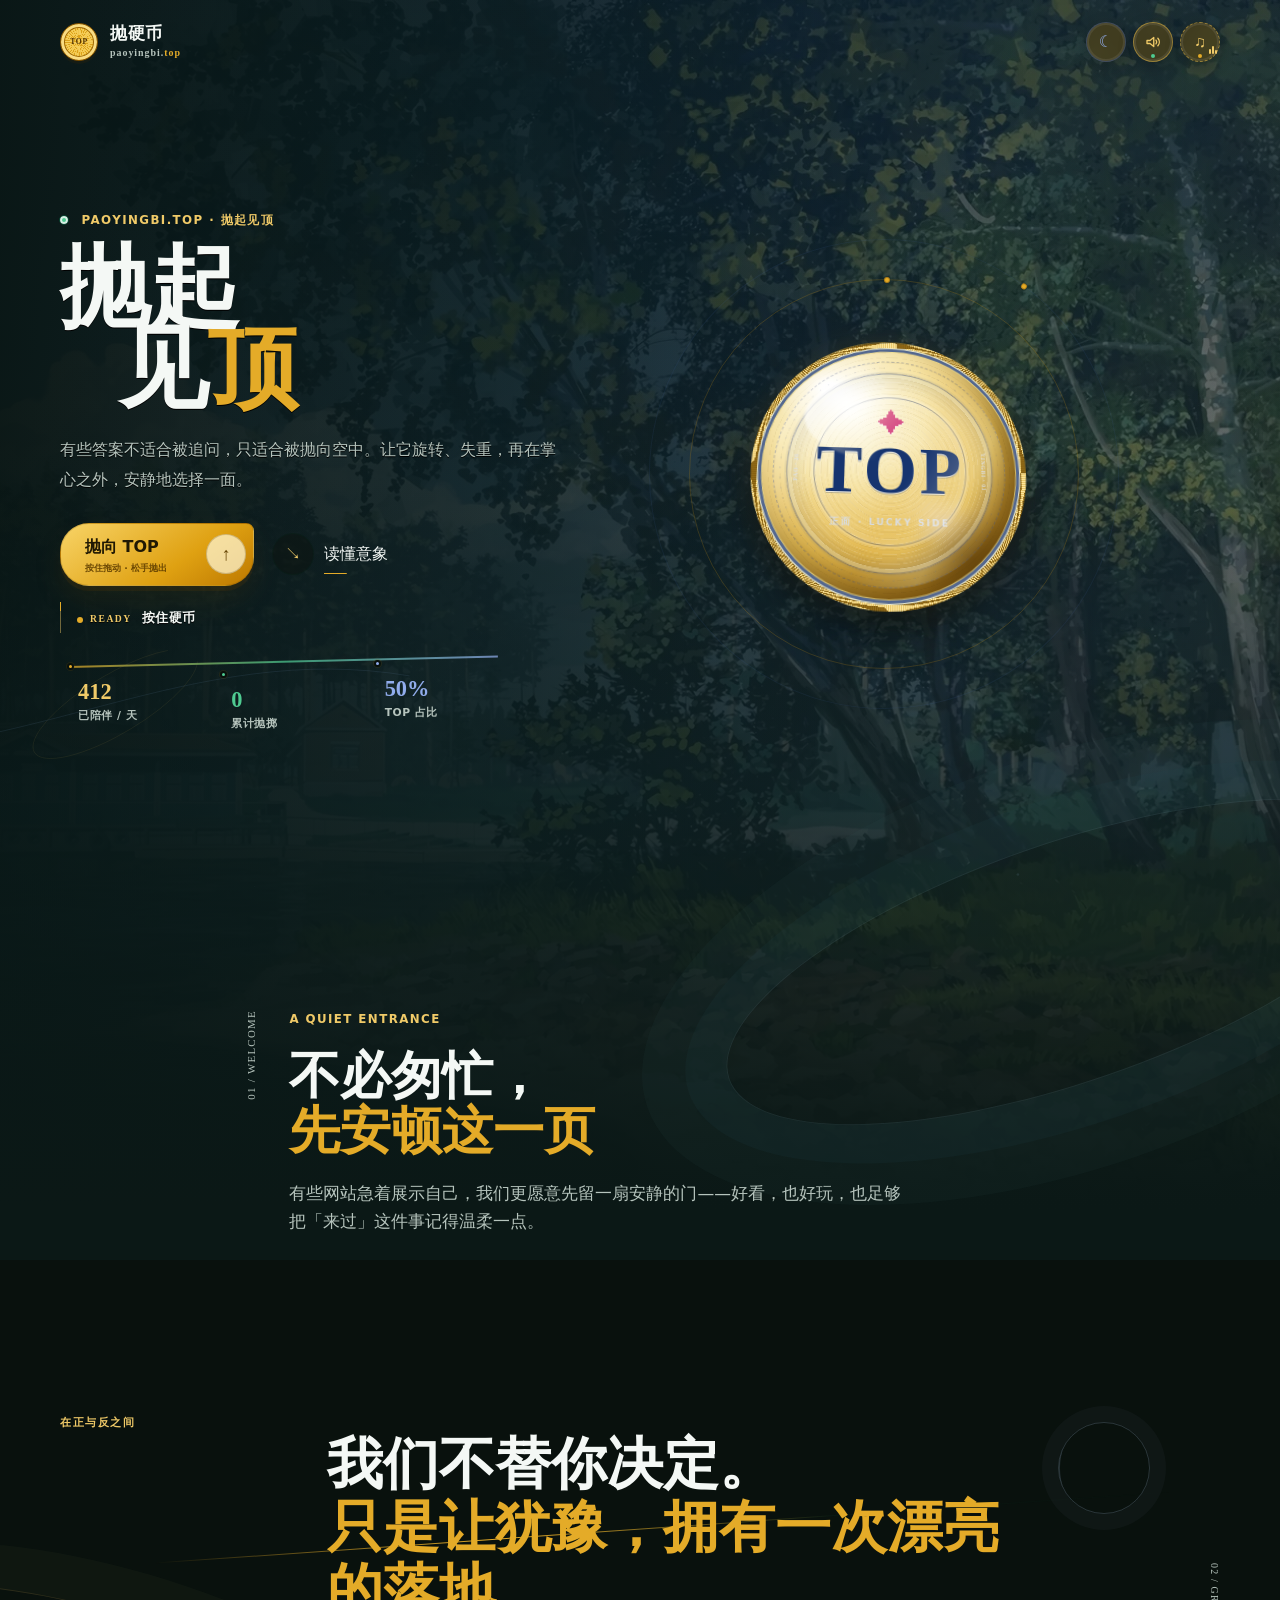
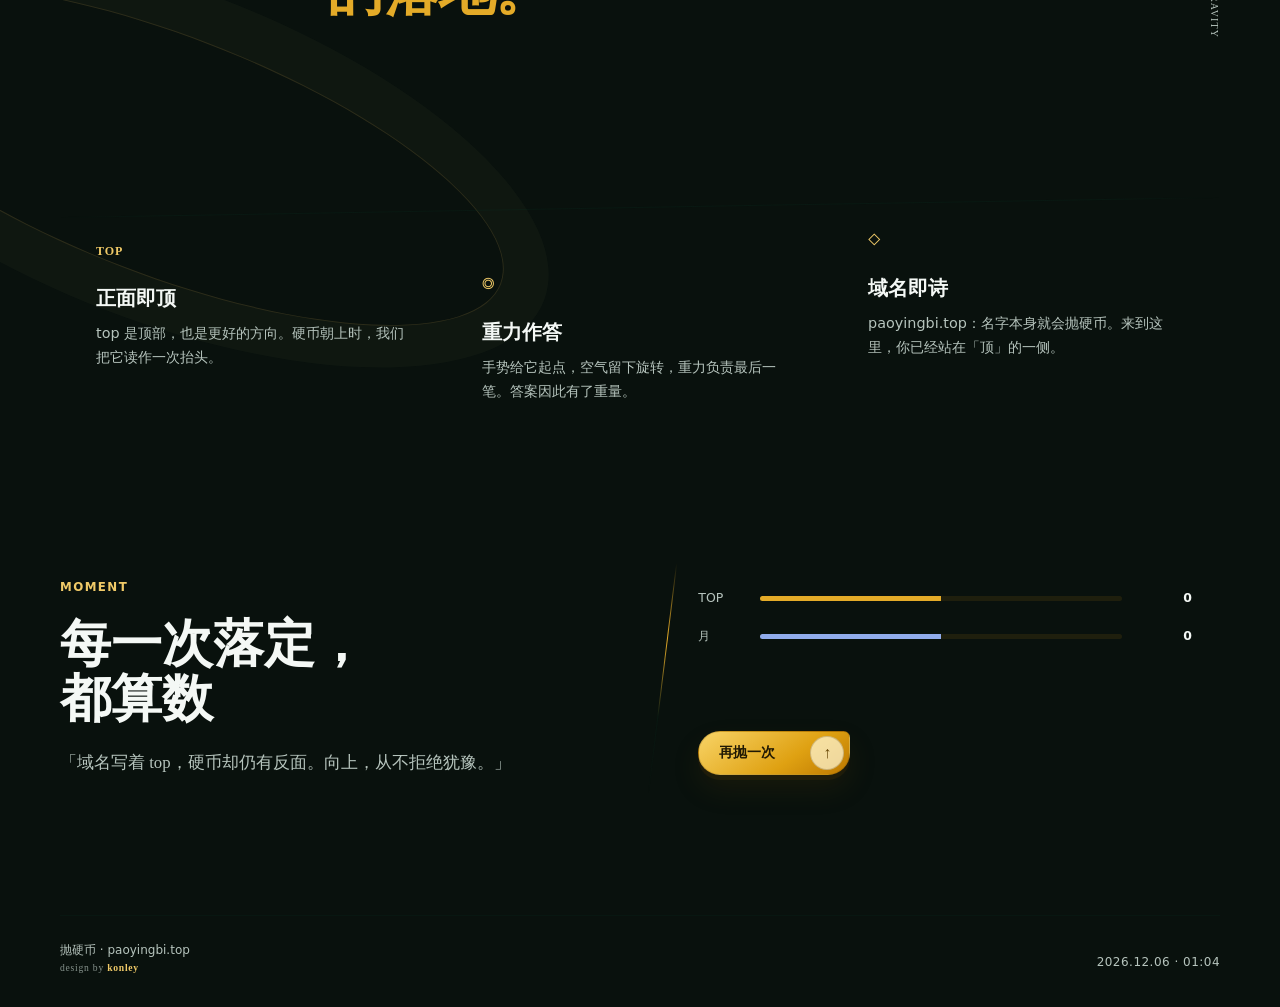
==== commit 3a9083dd: "Looser mobile title and metal coin light" ====
--- a/index.html
+++ b/index.html
@@ -12,7 +12,7 @@
   <link rel="apple-touch-icon" href="/icons/apple-touch-icon.png?v=20260809j">
   <link rel="manifest" href="/site.webmanifest">
   <title>抛硬币 · TOP | paoyingbi.top</title>
-  <link rel="stylesheet" href="/assets/style-mobile-veil.css">
+  <link rel="stylesheet" href="/assets/style-metal-title.css">
   <script>
     try {
       var themeMode = localStorage.getItem("pyb-theme-mode");
--- a/assets/style-metal-title.css
+++ b/assets/style-metal-title.css
@@ -0,0 +1,791 @@
+/* Layout and visual skin, versioned by path to avoid stale edge caches. */
+:root {
+  --bg: #eef3f0;
+  --paper: #f8faf7;
+  --text: #121a17;
+  --muted: #4d5b55;
+  --line: rgba(21, 45, 36, .2);
+  --glass: rgba(248, 251, 248, .72);
+  --gold: #b98616;
+  --gold-dark: #684500;
+  --green: #2d8d65;
+  --blue: #425b95;
+  --shadow: 0 24px 70px rgba(25, 45, 37, .16);
+  --serif: Georgia, "Noto Serif SC", "Songti SC", STSong, serif;
+  --sans: system-ui, -apple-system, "Segoe UI", "Noto Sans SC", sans-serif;
+  color-scheme: light;
+}
+
+[data-theme="dark"] {
+  --bg: #0b100e;
+  --paper: #111916;
+  --text: #f1f5f2;
+  --muted: #a5b0ab;
+  --line: rgba(232, 241, 235, .16);
+  --glass: rgba(10, 17, 14, .72);
+  --gold: #e2b94d;
+  --gold-dark: #f1d77e;
+  --green: #54bd8d;
+  --blue: #8da5e2;
+  --shadow: 0 24px 70px rgba(0, 0, 0, .4);
+  color-scheme: dark;
+}
+
+*, *::before, *::after { box-sizing: border-box; }
+html { scroll-behavior: smooth; overflow-x: hidden; }
+body { margin: 0; min-width: 320px; min-height: 100vh; overflow-x: hidden; background: var(--bg); color: var(--text); font-family: var(--sans); line-height: 1.65; -webkit-font-smoothing: antialiased; }
+button, a { font: inherit; }
+button { -webkit-tap-highlight-color: transparent; }
+
+.scene { position: absolute; inset: 0 0 auto; height: calc(max(760px, 100svh) + 360px); overflow: hidden; background: var(--bg); pointer-events: none; }
+.scene img { position: absolute; inset: 0; width: 100%; height: 100%; display: block; object-fit: cover; object-position: center; opacity: 0; transform: scale(1.025); transition: opacity 1.8s ease, transform 2.4s ease, filter .72s ease; -webkit-mask-image: linear-gradient(180deg, #000 0 64%, rgba(0,0,0,.92) 80%, transparent 100%); mask-image: linear-gradient(180deg, #000 0 64%, rgba(0,0,0,.92) 80%, transparent 100%); }
+.scene img.active { opacity: 1; transform: scale(1); }
+.scene img.incoming { z-index: 1; }
+.scene-wash { position: absolute; z-index: 2; inset: 0; background: linear-gradient(180deg, transparent 47%, rgba(238,243,240,.16) 68%, var(--bg) 100%), linear-gradient(90deg, rgba(244,249,247,.94), rgba(244,249,247,.72) 36%, rgba(238,246,242,.13) 70%); }
+[data-theme="dark"] .scene img { filter: brightness(.48) saturate(.75); }
+[data-theme="dark"] .scene-wash { background: linear-gradient(180deg, rgba(8,20,19,.02) 35%, rgba(10,28,29,.4) 61%, #0b1816 94%), linear-gradient(90deg, rgba(7,20,18,.94), rgba(8,27,27,.7) 40%, rgba(13,37,39,.22) 76%); }
+[data-theme="dark"] h1 { text-shadow: 0 1px 0 #000; }
+[data-theme="dark"] .lede { color: var(--muted); text-shadow: 0 1px 0 #000; }
+[data-theme="dark"] .stats small { color: var(--muted); }
+
+.topbar { position: absolute; z-index: 20; top: 0; left: 50%; width: min(1160px, calc(100% - 40px)); height: 84px; transform: translateX(-50%); display: flex; align-items: center; justify-content: space-between; border-bottom: 0; }
+.brand { display: flex; align-items: center; gap: 12px; color: var(--text); text-decoration: none; }
+.brand > span:last-child { display: grid; line-height: 1.05; }
+.brand strong { font: 700 1.05rem var(--serif); letter-spacing: .08em; color: var(--gold-dark); }
+.brand small { margin-top: 5px; font: .65rem Georgia, serif; letter-spacing: .1em; color: var(--muted); }
+.brand small b { color: var(--gold); }
+.brand-coin { width: 36px; aspect-ratio: 1; display: grid; place-items: center; border: 2px solid #fff3be; border-radius: 50%; background: linear-gradient(145deg, #fff6ca, #dba52d); box-shadow: inset 0 0 0 2px #9c6d0a, 0 4px 14px rgba(118,81,5,.2); color: #6f4a04; font: 700 .5rem Georgia, serif; letter-spacing: .08em; }
+.tools { display: flex; align-items: center; gap: 7px; padding: 0; }
+.tool { position: relative; width: 40px; height: 40px; display: grid; place-items: center; border: 1px solid rgba(25,48,39,.2); border-radius: 50%; background: rgba(248,251,248,.64); color: var(--muted); cursor: pointer; box-shadow: 0 5px 16px rgba(24,42,35,.08); backdrop-filter: blur(8px); transition: border-color .2s, background .2s, color .2s, box-shadow .2s, transform .2s; }
+[data-theme="dark"] .tool { border-color: rgba(232,241,235,.2); background: rgba(10,17,14,.58); }
+.tool:hover { border-color: var(--gold); color: var(--gold-dark); transform: translateY(-1px); }
+.tool[aria-pressed="true"] { border-color: rgba(185,134,22,.55); background: rgba(255,246,205,.78); color: var(--gold-dark); box-shadow: 0 5px 16px rgba(111,76,5,.14), inset 0 0 0 2px rgba(255,255,255,.42); }
+[data-theme="dark"] .tool[aria-pressed="true"] { border-color: rgba(226,185,77,.55); background: rgba(80,67,25,.72); box-shadow: 0 5px 16px rgba(0,0,0,.24), inset 0 0 0 2px rgba(255,255,255,.08); }
+.tool[aria-pressed="true"]::after { content: ""; position: absolute; left: 50%; bottom: 3px; width: 4px; height: 4px; border-radius: 50%; background: var(--gold); transform: translateX(-50%); }
+#theme-toggle { color: var(--gold-dark); }
+#theme-toggle::after { display: none; }
+#theme-toggle[aria-pressed="true"] { border-color: rgba(66,91,149,.5); color: var(--blue); }
+.tool .moon, [data-theme="dark"] .tool .sun { display: none; }
+[data-theme="dark"] .tool .moon { display: inline; }
+.tool.sound { grid-template-columns: 1fr; }
+.tool.sound svg { width: 18px; height: 18px; fill: none; stroke: currentColor; stroke-width: 1.8; stroke-linecap: round; stroke-linejoin: round; }
+.tool.sound i { position: absolute; left: 50%; top: 50%; width: 17px; height: 1px; border: 0; border-radius: 1px; background: currentColor; opacity: 0; transform: translate(-50%,-50%) rotate(-48deg); }
+.tool.sound[aria-pressed="false"] i { opacity: .8; }
+.tool.sound[aria-pressed="true"]::after { background: var(--green); }
+
+main { position: relative; z-index: 2; width: min(1160px, calc(100% - 40px)); margin: 0 auto; }
+.hero { min-height: max(760px, 100svh); display: grid; grid-template-columns: minmax(0,.96fr) minmax(0,1.04fr); align-items: center; gap: 0; padding: 112px 0 64px; }
+.hero-copy { position: relative; z-index: 4; max-width: 560px; }
+.eyebrow { margin: 0 0 18px; color: var(--gold-dark); font-size: .76rem; font-weight: 700; letter-spacing: .12em; text-transform: uppercase; }
+.eyebrow i { display: inline-block; width: 8px; height: 8px; margin-right: 8px; border-radius: 50%; background: var(--green); box-shadow: 0 0 0 6px rgba(45,141,101,.12); }
+h1, h2, h3, p { margin-top: 0; }
+h1 { margin-bottom: 24px; font: 700 clamp(4rem, 7vw, 6.7rem)/.88 var(--serif); letter-spacing: 0; }
+h1 span { display: block; }
+h1 span + span { padding-left: .65em; }
+h1 b, h2 b { color: var(--gold); font-weight: inherit; }
+.lede { max-width: 500px; margin-bottom: 28px; color: var(--muted); font-size: 1rem; text-shadow: 0 1px rgba(255,255,255,.72), 0 0 14px rgba(244,249,247,.48); }
+.lede strong { color: var(--gold-dark); }
+.actions { display: flex; align-items: center; gap: 18px; margin-bottom: 20px; }
+.primary, .secondary { position: relative; min-height: 52px; display: inline-flex; align-items: center; justify-content: center; text-decoration: none; cursor: pointer; transition: color .2s, transform .2s, filter .2s; }
+.primary { min-width: 194px; padding: 10px 58px 10px 24px; flex-direction: column; align-items: flex-start; overflow: hidden; border: 0; border-radius: 29px 8px 29px 29px; color: #201803; background: linear-gradient(135deg, #ffe9a0, #e6b532 68%, #c38c11); box-shadow: 0 13px 30px rgba(168,117,11,.25); font-weight: 700; }
+.primary::before { content: ""; position: absolute; inset: 0; background: linear-gradient(105deg, transparent 10%, rgba(255,255,255,.42) 46%, transparent 64%); transform: translateX(-85%); transition: transform .45s ease; }
+.primary::after { content: "↑"; position: absolute; z-index: 2; right: 7px; top: 50%; width: 40px; height: 40px; display: grid; place-items: center; border: 1px solid rgba(90,61,4,.24); border-radius: 50%; background: rgba(255,249,216,.72); color: #664504; font: 700 1.15rem/1 Georgia, serif; transform: translateY(-50%); transition: transform .25s, background .25s; }
+.primary > * { position: relative; z-index: 1; }
+.primary small { font-size: .58rem; font-weight: 500; opacity: .65; }
+.primary:hover { filter: brightness(1.03); transform: translateY(-2px) rotate(-.4deg); }
+.primary:hover::before { transform: translateX(75%); }
+.primary:hover::after { background: #fff7ce; transform: translateY(-54%) rotate(8deg); }
+.primary:disabled { opacity: .58; cursor: wait; transform: none; }
+.primary:disabled::before { display: none; }
+.secondary { gap: 10px; padding: 0 4px 0 0; border: 0; background: transparent; color: var(--text); }
+.secondary::before { content: "↘"; width: 42px; height: 42px; display: grid; place-items: center; border: 1px solid var(--line); border-radius: 50%; background: rgba(248,251,248,.5); color: var(--gold-dark); font: 1rem Georgia, serif; transition: border-color .2s, transform .2s; }
+[data-theme="dark"] .secondary::before { background: rgba(12,20,16,.52); }
+.secondary::after { content: ""; position: absolute; left: 52px; right: 3px; bottom: 6px; height: 1px; background: var(--gold); transform: scaleX(.35); transform-origin: left; transition: transform .25s; }
+.secondary:hover::before { border-color: var(--gold); transform: translate(2px,2px) rotate(8deg); }
+.secondary:hover::after { transform: scaleX(1); }
+.stats { position: relative; max-width: 460px; display: flex; align-items: flex-start; padding: 9px 0 5px; border: 0; }
+.stats::before { content: ""; position: absolute; left: 9px; right: 22px; top: 13px; height: 1px; background: linear-gradient(90deg, var(--gold), rgba(45,141,101,.5), rgba(66,91,149,.35)); transform: rotate(-1.4deg); transform-origin: left; }
+.stats div { position: relative; z-index: 1; flex: 1; padding: 17px 12px 8px 18px; border: 0; }
+.stats div::before { content: ""; position: absolute; left: 7px; top: 1px; width: 7px; height: 7px; border: 2px solid var(--bg); border-radius: 50%; background: var(--gold); box-shadow: 0 0 0 1px rgba(121,82,6,.18); }
+.stats div:nth-child(2) { transform: translateY(8px); }
+.stats div:nth-child(2)::before { background: var(--green); }
+.stats div:nth-child(3) { transform: translateY(-3px); }
+.stats div:nth-child(3)::before { background: var(--blue); }
+.stats strong { display: block; font: 700 1.4rem Georgia, var(--serif); color: var(--gold-dark); font-variant-numeric: tabular-nums; }
+.stats small { display: block; margin-top: 2px; color: var(--muted); font-size: .67rem; letter-spacing: .05em; }
+
+.coin-stage { position: relative; left: -34px; min-height: 560px; display: grid; place-items: center; perspective: 1200px; isolation: isolate; }
+.orbit { position: absolute; left: 50%; top: 50%; border: 1px solid rgba(180,132,25,.25); border-radius: 50%; transform: translate(-50%,-50%); pointer-events: none; }
+.orbit::before { content: ""; position: absolute; left: 50%; top: -3px; width: 6px; height: 6px; border-radius: 50%; background: var(--gold); box-shadow: 0 0 12px var(--gold); }
+.orbit-a { width: 390px; height: 390px; }
+.orbit-b { width: 470px; height: 470px; border-color: rgba(64,91,149,.13); transform: translate(-50%,-50%) rotate(36deg); }
+.coin-control { width: 270px; height: 270px; padding: 0; border: 0; border-radius: 50%; background: transparent; cursor: pointer; perspective: 1000px; touch-action: pan-y; outline-offset: 12px; }
+.coin { position: relative; display: block; width: 100%; height: 100%; transform-style: preserve-3d; border-radius: 50%; will-change: transform; }
+.coin:not(.flipping):not(.settled):not(.dragging) { animation: float 4.8s ease-in-out infinite; }
+.coin-face { position: absolute; inset: 0; display: flex; flex-direction: column; align-items: center; justify-content: center; overflow: hidden; border: 8px solid transparent; border-radius: 50%; backface-visibility: hidden; -webkit-backface-visibility: hidden; background:
+    radial-gradient(circle at 28% 22%, rgba(255,255,255,.72), transparent 28%) padding-box,
+    radial-gradient(circle at 72% 78%, rgba(120,74,8,.22), transparent 34%) padding-box,
+    radial-gradient(circle at 33% 25%, #fffef2, #fce8aa 42%, #e4b94f 74%, #ae7911) padding-box,
+    repeating-conic-gradient(from 4deg, #e6d58b 0 .8deg, #bca66a .8deg 1.6deg, #f7edb8 1.6deg 2.2deg, #887042 2.2deg 3deg) border-box;
+  box-shadow: inset 0 0 0 2px #fff9d7, inset 0 0 0 6px #566ca4, inset 0 0 0 7px rgba(255,244,184,.8), inset -18px -22px 28px rgba(92,58,4,.2), 0 18px 28px rgba(34,43,38,.18), 0 0 0 1px rgba(255,255,255,.18); }
+.coin-face::before { content: ""; position: absolute; inset: 12%; border: 1px solid rgba(70,89,146,.28); border-radius: 50%; background:
+    repeating-radial-gradient(circle, transparent 0 6px, rgba(255,255,255,.11) 6px 7px),
+    radial-gradient(circle at 50% 50%, transparent 58%, rgba(66,87,142,.08) 72%, transparent 78%);
+  box-shadow: inset 0 0 0 4px rgba(255,249,215,.28), 0 0 0 2px rgba(70,89,146,.08); }
+.coin-face::after { content: ""; position: absolute; inset: 8%; border-radius: 50%; background: repeating-conic-gradient(from 0deg, transparent 0 4.5deg, rgba(66,87,142,.14) 4.5deg 5.4deg); -webkit-mask: radial-gradient(farthest-side, transparent calc(100% - 2px), #000 calc(100% - 1px)); mask: radial-gradient(farthest-side, transparent calc(100% - 2px), #000 calc(100% - 1px)); }
+.coin-tails {
+  background:
+    radial-gradient(circle at 28% 22%, rgba(255,255,255,.62), transparent 28%) padding-box,
+    radial-gradient(circle at 72% 78%, rgba(39,48,100,.28), transparent 34%) padding-box,
+    radial-gradient(circle at 33% 25%, #f7ffff, #cfe9e9 40%, #9caadc 72%, #5c629c) padding-box,
+    repeating-conic-gradient(from 4deg, #c5e3d9 0 .8deg, #8fbbb8 .8deg 1.6deg, #e8f6ed 1.6deg 2.2deg, #668799 2.2deg 3deg) border-box;
+  box-shadow: inset 0 0 0 2px #f4ffff, inset 0 0 0 6px #485993, inset 0 0 0 7px rgba(215,240,235,.82), inset -18px -22px 28px rgba(39,48,100,.24), 0 18px 28px rgba(34,43,38,.16);
+}
+.coin-rim { position: absolute; inset: 15px; border: 1px dashed rgba(57,72,123,.4); border-radius: 50%; }
+.coin-lathe { position: absolute; inset: 21%; border: 1px solid rgba(66,87,142,.24); border-radius: 50%; box-shadow: 0 0 0 3px rgba(255,255,255,.14), inset 0 0 16px rgba(255,255,255,.22); }
+.coin-sheen {
+  position: absolute; z-index: 4; inset: 6%; border-radius: 50%; pointer-events: none;
+  background:
+    radial-gradient(ellipse 42% 28% at 28% 22%, rgba(255,255,255,.92) 0%, rgba(255,255,255,.35) 28%, transparent 58%),
+    radial-gradient(ellipse 34% 22% at 72% 68%, rgba(255,248,210,.28) 0%, transparent 55%),
+    linear-gradient(122deg, rgba(255,255,255,.72) 0%, rgba(255,255,255,.18) 18%, transparent 34%, transparent 58%, rgba(255,255,255,.22) 76%, transparent 92%),
+    linear-gradient(210deg, transparent 40%, rgba(80,55,10,.12) 62%, transparent 78%);
+  mix-blend-mode: soft-light;
+  opacity: .88;
+  animation: coinSheen 6.4s ease-in-out infinite;
+}
+.coin-sheen::before, .coin-sheen::after { content: ""; position: absolute; border-radius: 50%; pointer-events: none; }
+.coin-sheen::before {
+  inset: 8% 18% auto 12%; height: 38%;
+  background: linear-gradient(105deg, rgba(255,255,255,.95) 0%, rgba(255,255,255,.35) 22%, transparent 48%);
+  filter: blur(1.2px);
+  opacity: .75;
+  mix-blend-mode: screen;
+}
+.coin-sheen::after {
+  right: 14%; bottom: 16%; width: 28%; height: 22%;
+  background: radial-gradient(circle, rgba(255,236,170,.45) 0%, transparent 70%);
+  filter: blur(2px);
+  opacity: .55;
+}
+.coin-code { position: absolute; z-index: 3; top: 50%; color: rgba(63,80,133,.62); font: 700 .36rem Georgia, serif; letter-spacing: .12em; writing-mode: vertical-rl; opacity: .88; }
+.coin-code.code-left { left: 13%; transform: translateY(-50%) rotate(180deg); }
+.coin-code.code-right { right: 13%; transform: translateY(-50%); }
+.coin-face strong { z-index: 2; font: 700 4.2rem/.9 Georgia, var(--serif); letter-spacing: .04em; color: #3d568f; text-shadow: 0 1px 0 rgba(255,255,255,.9), 0 4px 14px rgba(48,69,126,.22); }
+.coin-tails strong { font-family: var(--serif); color: #465d97; }
+.coin-face small { z-index: 2; margin-top: 14px; color: #4d6498; font-size: .55rem; font-weight: 700; letter-spacing: .23em; }
+.spark, .moon-mark { z-index: 2; margin-bottom: 3px; color: #eb91b7; font: normal 1.7rem/1 var(--serif); text-shadow: 0 0 12px rgba(235,145,183,.55), 0 0 24px rgba(255,214,120,.25); }
+.moon-mark { color: #536ba8; font-size: 2.2rem; text-shadow: 0 0 12px rgba(96,172,194,.45), 0 0 22px rgba(120,150,220,.2); }
+[data-theme="dark"] .coin-face { box-shadow: inset 0 0 0 2px #fff9d7, inset 0 0 0 7px #566ca4, inset 0 0 0 10px #fff4b8, inset -18px -22px 28px rgba(92,58,4,.28), 0 18px 34px rgba(0,0,0,.42), 0 0 28px rgba(255,214,91,.16); }
+[data-theme="dark"] .coin-tails { box-shadow: inset 0 0 0 2px #f4ffff, inset 0 0 0 7px #485993, inset 0 0 0 10px #d7f0eb, inset -18px -22px 28px rgba(39,48,100,.3), 0 18px 34px rgba(0,0,0,.42), 0 0 28px rgba(120,180,220,.14); }
+[data-theme="dark"] .coin-face strong { color: #d7e2ff; text-shadow: 0 1px 0 rgba(20,28,48,.8), 0 0 18px rgba(150,180,255,.28); }
+[data-theme="dark"] .coin-tails strong { color: #e8f4ff; }
+[data-theme="dark"] .coin-face small, [data-theme="dark"] .coin-code { color: rgba(210,224,255,.78); }
+@keyframes coinSheen {
+  0%,100% { transform: rotate(-4deg) translate3d(-1%,.5%,0); opacity: .72; }
+  50% { transform: rotate(10deg) translate3d(2.5%,-1.5%,0); opacity: 1; }
+}
+[data-theme="dark"] .coin-sheen {
+  mix-blend-mode: screen;
+  opacity: .95;
+  background:
+    radial-gradient(ellipse 44% 30% at 30% 20%, rgba(255,252,230,.95) 0%, rgba(255,230,150,.28) 30%, transparent 60%),
+    radial-gradient(ellipse 30% 20% at 70% 70%, rgba(180,210,255,.2) 0%, transparent 60%),
+    linear-gradient(118deg, rgba(255,255,255,.78) 0%, rgba(255,255,255,.2) 16%, transparent 32%, transparent 56%, rgba(255,240,180,.28) 74%, transparent 90%),
+    linear-gradient(205deg, transparent 42%, rgba(0,0,0,.22) 66%, transparent 82%);
+}
+[data-theme="dark"] .coin-sheen::before {
+  background: linear-gradient(105deg, rgba(255,255,255,.98) 0%, rgba(255,236,170,.4) 24%, transparent 52%);
+  opacity: .85;
+}
+[data-theme="dark"] .coin-sheen::after {
+  background: radial-gradient(circle, rgba(140,180,255,.35) 0%, transparent 70%);
+  opacity: .5;
+}
+.coin-aura { position: absolute; left: 50%; top: 50%; width: 288px; aspect-ratio: 1; border-radius: 50%; pointer-events: none; opacity: 0; transform: translate(-50%,-50%); }
+.coin-aura::before, .coin-aura::after { content: ""; position: absolute; inset: 4%; border: 1px solid rgba(185,134,22,.18); border-radius: inherit; box-shadow: 0 0 32px rgba(226,177,48,.1), inset 0 0 25px rgba(255,243,177,.08); }
+.coin-aura::after { inset: 14%; border-color: rgba(66,91,149,.14); }
+.coin-aura i { position: absolute; width: 4px; height: 4px; border-radius: 50%; background: #e5b132; box-shadow: 0 0 11px rgba(226,177,48,.8); }
+.coin-aura i:nth-child(1) { left: 12%; top: 63%; }
+.coin-aura i:nth-child(2) { right: 14%; top: 22%; width: 3px; height: 3px; background: #6fa8ba; box-shadow: 0 0 10px rgba(96,172,194,.72); }
+.coin-aura i:nth-child(3) { left: 64%; bottom: 12%; width: 2px; height: 2px; background: #e58eb3; box-shadow: 0 0 9px rgba(235,145,183,.7); }
+.coin-stage:not(.airborne):not(.aiming) .coin-aura { opacity: 1; animation: auraBreathe 5.6s ease-in-out infinite; }
+.coin-stage:not(.airborne):not(.aiming) .coin-aura::before { animation: auraRing 9s linear infinite; }
+.coin-stage:not(.airborne):not(.aiming) .coin-aura::after { animation: auraRing 13s linear infinite reverse; }
+.coin-stage:not(.airborne):not(.aiming) .coin-aura i:nth-child(1) { animation: moteFloatA 5.4s ease-in-out infinite; }
+.coin-stage:not(.airborne):not(.aiming) .coin-aura i:nth-child(2) { animation: moteFloatB 6.8s ease-in-out infinite; }
+.coin-stage:not(.airborne):not(.aiming) .coin-aura i:nth-child(3) { animation: moteFloatC 4.7s ease-in-out infinite; }
+[data-theme="dark"] .coin-aura::before, [data-theme="dark"] .coin-aura::after { border-color: rgba(226,185,77,.28); box-shadow: 0 0 40px rgba(226,185,77,.17), inset 0 0 30px rgba(77,101,164,.12); }
+@keyframes auraBreathe { 0%,100% { opacity: .4; scale: .97; } 50% { opacity: .88; scale: 1.035; } }
+@keyframes auraRing { from { rotate: 0deg; } to { rotate: 360deg; } }
+@keyframes moteFloatA { 0%,100% { translate: 0 0; opacity: .3; } 50% { translate: 10px -16px; opacity: 1; } }
+@keyframes moteFloatB { 0%,100% { translate: 0 0; opacity: .35; } 50% { translate: -14px 13px; opacity: .95; } }
+@keyframes moteFloatC { 0%,100% { translate: 0 0; opacity: .25; } 50% { translate: 13px 8px; opacity: .9; } }
+.coin-shadow { position: absolute; left: 50%; top: calc(50% + 160px); width: 145px; height: 22px; border-radius: 50%; background: rgba(28,37,33,.2); filter: blur(11px); transform: translateX(-50%); }
+.coin-status { position: relative; width: min(510px, 100%); min-height: 27px; margin: -4px 0 20px; padding: 2px 0 2px 16px; border: 0; border-left: 1px solid rgba(112,71,0,.3); border-radius: 0; background: transparent; color: #604100; text-align: left; text-shadow: 0 1px 0 rgba(255,255,255,.84); box-shadow: none; }
+.coin-status::after { content: ""; position: absolute; left: -1px; top: 0; width: 1px; height: 9px; background: var(--gold); transform-origin: top; }
+.coin-status > span { display: inline-block; margin: 0 10px 0 0; color: var(--gold-dark); font: 800 .6rem/1 Georgia, serif; letter-spacing: .16em; vertical-align: baseline; }
+.coin-status > span::before { content: ""; display: inline-block; width: 6px; height: 6px; margin: 0 7px 1px 0; border-radius: 50%; background: var(--gold); vertical-align: middle; }
+.coin-status strong { display: inline; color: var(--text); font: 800 .82rem/1.25 var(--serif); letter-spacing: .04em; }
+.coin-status em { display: block; max-width: 465px; max-height: 0; margin: 0; overflow: hidden; color: var(--muted); font: 600 .91rem/1.6 var(--serif); font-style: normal; letter-spacing: .01em; opacity: 0; transform: translateY(-5px); }
+.coin-status.is-result { min-height: 68px; margin-top: 2px; padding: 6px 0 8px 16px; border-left: 2px solid var(--gold); }
+.coin-status.is-result::after { height: 100%; animation: fateStroke .72s cubic-bezier(.22,.8,.25,1) both; }
+.coin-status.is-result strong { color: var(--gold-dark); font-size: 1.16rem; }
+.coin-status.is-result em { max-height: 70px; margin-top: 7px; opacity: 1; transform: translateY(0); transition: max-height .65s ease, margin .4s ease, opacity .42s ease .16s, transform .5s cubic-bezier(.22,.8,.25,1) .12s; }
+.coin-status[data-side="tails"] { border-left-color: rgba(49,84,155,.58); }
+.coin-status[data-side="tails"] > span, .coin-status[data-side="tails"].is-result strong { color: var(--blue); }
+.coin-status[data-side="tails"] > span::before { background: var(--blue); }
+[data-theme="dark"] .coin-status { border-left-color: rgba(240,202,104,.45); background: transparent; color: #f0ca68; text-shadow: 0 1px 0 #000; box-shadow: none; }
+[data-theme="dark"] .coin-status strong { color: #f4f8f5; }
+[data-theme="dark"] .coin-status em { color: #b6c4bd; }
+@keyframes fateStroke { from { transform: scaleY(.08); opacity: 0; } to { transform: scaleY(1); opacity: 1; } }
+@keyframes resultArrival { 0% { opacity: 0; transform: translateX(-10px); } 100% { opacity: 1; transform: translateX(0); } }
+.coin-status.show-result { animation: resultArrival .52s cubic-bezier(.18,.78,.25,1) both; }
+.result { position: absolute; width: 1px; height: 1px; padding: 0; margin: -1px; overflow: hidden; border: 0; clip: rect(0 0 0 0); clip-path: inset(50%); white-space: nowrap; }
+.result.show { opacity: 0; }
+@keyframes float { 0%,100% { transform: translateY(0) rotateX(7deg) rotateY(0); } 50% { transform: translateY(-10px) rotateX(9deg) rotateY(7deg); } }
+
+.about, .ledger { margin: 110px 0; display: grid; grid-template-columns: .4fr 1.4fr .7fr; gap: 32px; align-items: center; }
+.about { grid-template-columns: .35fr 1.65fr; }
+.section-number { align-self: start; justify-self: end; padding-top: 10px; color: var(--muted); font: .68rem Georgia, serif; letter-spacing: .12em; writing-mode: vertical-rl; transform: rotate(180deg); }
+.about-copy h2, .ledger h2 { margin-bottom: 22px; font: 700 clamp(2.25rem, 4vw, 4.4rem)/1.08 var(--serif); letter-spacing: 0; }
+.about-copy > p:last-child { max-width: 620px; color: var(--muted); font-size: 1.05rem; }
+.seal { justify-self: end; width: 180px; aspect-ratio: 1; display: grid; place-content: center; text-align: center; border: 1px solid var(--line); border-radius: 50%; box-shadow: inset 0 0 0 9px var(--bg), inset 0 0 0 10px var(--line); transform: translateX(-18px) rotate(6deg); }
+.seal strong { font: 700 2.4rem Georgia, serif; color: var(--gold-dark); }
+.seal span { font-size: .52rem; letter-spacing: .24em; color: var(--muted); }
+.interlude { position: relative; min-height: 330px; display: grid; grid-template-columns: .55fr 1.65fr .35fr; gap: 30px; align-items: center; margin: 60px 0 90px; padding: 54px 0; }
+.interlude::before { content: ""; position: absolute; left: 8%; right: 4%; top: 50%; height: 1px; background: linear-gradient(90deg, transparent, var(--gold), var(--line), transparent); transform: rotate(-4deg); }
+.interlude > span { position: relative; z-index: 1; align-self: start; color: var(--gold-dark); font: 700 .68rem Georgia, serif; letter-spacing: .14em; }
+.interlude blockquote { position: relative; z-index: 2; margin: 0; font: 700 clamp(2.25rem,4.4vw,4.8rem)/1.12 var(--serif); letter-spacing: 0; }
+.interlude blockquote b { color: var(--gold); font-weight: inherit; }
+.interlude > i { position: relative; z-index: 1; align-self: end; color: var(--muted); font: normal .62rem Georgia, serif; letter-spacing: .12em; writing-mode: vertical-rl; }
+.meaning { position: relative; display: grid; grid-template-columns: repeat(3, 1fr); gap: 34px; padding: 42px 18px 54px; border: 0; }
+.meaning::before { content: ""; position: absolute; left: 0; right: 0; top: 25px; height: 1px; background: linear-gradient(90deg, transparent, var(--line) 9%, var(--line) 91%, transparent); transform: rotate(-1deg); }
+.meaning article { position: relative; padding: 20px 18px 16px; border: 0; }
+.meaning article:nth-child(2) { transform: translateY(32px); }
+.meaning article:nth-child(3) { transform: translateY(-12px); }
+.meaning article > span { display: block; margin-bottom: 26px; color: var(--gold-dark); font: 700 .75rem Georgia, serif; letter-spacing: .08em; }
+.meaning h3 { margin-bottom: 10px; font: 700 1.25rem var(--serif); }
+.meaning p { margin-bottom: 0; color: var(--muted); font-size: .9rem; }
+.ledger { grid-template-columns: 1.08fr 1fr; gap: 0; }
+.ledger > div:first-child { position: relative; z-index: 2; }
+.ledger blockquote { margin: 0; max-width: 520px; color: var(--muted); font: 1.05rem/1.8 var(--serif); }
+.ledger-panel { position: relative; margin-left: -34px; padding: 36px 28px 30px 70px; border: 0; background: transparent; box-shadow: none; }
+.ledger-panel::before { content: ""; position: absolute; left: 34px; top: 10px; bottom: 10px; width: 1px; background: linear-gradient(transparent, var(--gold), var(--line), transparent); transform: rotate(7deg); }
+.bar-row { display: grid; grid-template-columns: 48px 1fr 56px; gap: 14px; align-items: center; margin-bottom: 18px; color: var(--muted); font-size: .78rem; }
+.bar-row > div { height: 5px; overflow: hidden; border-radius: 4px; background: rgba(185,134,22,.13); }
+.bar-row i { display: block; width: 50%; height: 100%; background: var(--gold); transition: width .5s; }
+.bar-row.tails i { background: var(--blue); }
+.bar-row strong { text-align: right; color: var(--text); font-variant-numeric: tabular-nums; }
+.history { min-height: 40px; display: flex; flex-wrap: wrap; gap: 7px; margin: 22px 0; }
+.history span { min-width: 34px; height: 30px; display: grid; place-items: center; padding: 0 9px; border: 1px solid var(--line); border-radius: 99px; color: var(--gold-dark); font: 700 .66rem Georgia, serif; }
+.history span.tails { color: var(--blue); }
+.primary.compact { min-width: 152px; min-height: 44px; padding: 9px 48px 9px 20px; flex-direction: row; justify-content: flex-start; border-radius: 24px 7px 24px 24px; font-size: .85rem; }
+.primary.compact::after { right: 5px; width: 34px; height: 34px; font-size: 1rem; }
+footer { position: relative; z-index: 2; width: min(1160px, calc(100% - 40px)); margin: 0 auto; padding: 26px 0 34px; display: flex; align-items: flex-end; justify-content: space-between; border-top: 1px solid var(--line); color: var(--muted); font-size: .75rem; }
+.footer-brand { display: grid; line-height: 1.4; }
+.footer-brand small { margin-top: 3px; color: color-mix(in srgb, var(--muted) 72%, transparent); font: .6rem Georgia, serif; letter-spacing: .08em; }
+.footer-brand small b { color: var(--gold-dark); font-weight: 700; }
+#clock { text-align: right; font-variant-numeric: tabular-nums; letter-spacing: .04em; }
+.toast { position: fixed; z-index: 50; left: 50%; bottom: max(22px, env(safe-area-inset-bottom)); max-width: calc(100% - 32px); padding: 10px 18px; border: 1px solid rgba(255,255,255,.16); border-radius: 99px; background: rgba(18,25,22,.92); color: #fff7d9; opacity: 0; pointer-events: none; transform: translate(-50%,12px); transition: .25s; text-align: center; font-size: .84rem; }
+.toast.show { opacity: 1; transform: translate(-50%,0); }
+
+.celebration { --burst-x: 50vw; --burst-y: 45vh; position: fixed; z-index: 35; inset: 0; overflow: hidden; opacity: 0; pointer-events: none; }
+.celebration::before { content: ""; position: absolute; inset: 0; background: repeating-conic-gradient(from 0deg at var(--burst-x) var(--burst-y), rgba(226,177,48,.2) 0 1deg, transparent 1deg 10deg); -webkit-mask: radial-gradient(circle at var(--burst-x) var(--burst-y), transparent 0 8%, #000 14% 55%, transparent 72%); mask: radial-gradient(circle at var(--burst-x) var(--burst-y), transparent 0 8%, #000 14% 55%, transparent 72%); }
+.celebration > i { position: absolute; left: var(--burst-x); top: var(--burst-y); width: 120px; aspect-ratio: 1; border: 2px solid rgba(226,177,48,.7); border-radius: 50%; transform: translate(-50%,-50%) scale(.3); }
+.celebration > i:nth-child(2) { width: 220px; border-color: rgba(44,139,99,.55); }
+.celebration > i:nth-child(3) { width: 340px; border-color: rgba(66,91,149,.42); }
+.celebration > span { position: absolute; left: var(--burst-x); top: var(--burst-y); color: rgba(226,177,48,.24); font: 700 min(34vw,20rem)/1 Georgia, serif; transform: translate(-50%,-50%) scale(.4); }
+.celebration.tails::before { background: repeating-conic-gradient(from 0deg at var(--burst-x) var(--burst-y), rgba(96,172,194,.2) 0 1deg, transparent 1deg 10deg); }
+.celebration.tails > i { border-color: rgba(96,172,194,.72); }
+.celebration.tails > span { color: rgba(91,107,168,.24); }
+.celebration.show { animation: celebrationFade 1.55s ease-out both; }
+.celebration.show::before { animation: celebrationRays 1.45s ease-out both; }
+.celebration.show > i { animation: celebrationRing 1.25s cubic-bezier(.16,.74,.26,1) both; }
+.celebration.show > i:nth-child(2) { animation-delay: .08s; }
+.celebration.show > i:nth-child(3) { animation-delay: .16s; }
+.celebration.show > span { animation: celebrationMark 1.2s ease-out both; }
+@keyframes celebrationFade { 0% { opacity: 0; } 12%,62% { opacity: 1; } 100% { opacity: 0; } }
+@keyframes celebrationRays { from { opacity: 0; transform: rotate(-8deg) scale(.82); } 30% { opacity: 1; } to { opacity: 0; transform: rotate(8deg) scale(1.08); } }
+@keyframes celebrationRing { 0% { opacity: 0; transform: translate(-50%,-50%) scale(.25); } 24% { opacity: 1; } 100% { opacity: 0; transform: translate(-50%,-50%) scale(3.1); } }
+@keyframes celebrationMark { 0% { opacity: 0; transform: translate(-50%,-50%) scale(.35) rotate(-12deg); } 32% { opacity: 1; } 100% { opacity: 0; transform: translate(-50%,-50%) scale(1.15) rotate(8deg); } }
+
+@media (max-width: 840px) {
+  .scene { height: 1180px; }
+  .scene img { object-position: 58% center; }
+  .scene-wash {
+    background:
+      linear-gradient(180deg, rgba(248,251,249,.42) 0%, rgba(248,251,249,.28) 42%, rgba(242,248,245,.55) 78%, var(--bg) 100%),
+      linear-gradient(90deg, rgba(248,251,249,.62) 0%, rgba(248,251,249,.38) 48%, rgba(248,251,249,.12) 78%, transparent 100%);
+  }
+  [data-theme="dark"] .scene-wash {
+    background:
+      linear-gradient(180deg, rgba(7,16,14,.48) 0%, rgba(7,16,14,.34) 42%, rgba(6,11,9,.72) 78%, var(--bg) 100%),
+      linear-gradient(90deg, rgba(7,20,18,.58) 0%, rgba(8,27,27,.32) 52%, rgba(8,27,27,.1) 82%, transparent 100%);
+  }
+  .hero { min-height: min(100svh, 980px); grid-template-columns: 1fr; gap: 8px; padding: 78px 0 40px; align-content: start; }
+  .about { grid-template-columns: .4fr 1.6fr; }
+  .seal { display: none; }
+  .meaning { grid-template-columns: 1fr; gap: 0; padding: 22px 0 14px; }
+  .meaning::before { display: none; }
+  .meaning article { max-width: 620px; padding: 24px 18px; border: 0; transform: none; }
+  .meaning article:nth-child(2) { margin-left: 36px; transform: none; }
+  .meaning article:nth-child(3) { margin-left: 12px; transform: none; }
+  .ledger { grid-template-columns: 1fr; }
+  .ledger-panel { margin: 14px 0 0; padding: 34px 24px 26px 58px; }
+  .ledger-panel::before { left: 24px; }
+  .interlude { grid-template-columns: .25fr 1.75fr; min-height: 290px; }
+  .interlude > i { display: none; }
+}
+
+@media (max-width: 520px) {
+  .topbar, main, footer { width: calc(100% - 28px); }
+  .topbar { height: 64px; }
+  .brand-coin { width: 34px; }
+  .brand strong { font-size: .98rem; }
+  .brand small { font-size: .6rem; }
+  .tools { gap: 6px; }
+  .tool { width: 36px; height: 36px; background: rgba(249,252,249,.9); box-shadow: 0 2px 0 rgba(24,42,35,.1); backdrop-filter: none; }
+  [data-theme="dark"] .tool { background: rgba(8,14,11,.7); }
+  .scene { position: absolute; height: 1080px; contain: paint; }
+  .scene img { object-position: 62% 38%; filter: none; }
+  [data-theme="dark"] .scene img { filter: brightness(.52) saturate(.8); }
+  .scene-wash {
+    background:
+      linear-gradient(180deg, rgba(248,251,249,.5) 0%, rgba(248,251,249,.36) 38%, rgba(237,243,239,.58) 78%, var(--bg) 100%),
+      linear-gradient(90deg, rgba(248,251,249,.68) 0%, rgba(248,251,249,.42) 52%, rgba(248,251,249,.14) 82%, transparent 100%);
+  }
+  [data-theme="dark"] .scene-wash {
+    background:
+      linear-gradient(180deg, rgba(7,16,14,.52) 0%, rgba(7,16,14,.38) 40%, rgba(9,17,13,.7) 80%, var(--bg) 100%),
+      linear-gradient(90deg, rgba(7,20,18,.62) 0%, rgba(8,27,27,.34) 54%, rgba(8,27,27,.12) 84%, transparent 100%);
+  }
+  .hero {
+    min-height: 100svh;
+    padding: 62px 0 28px;
+    gap: 0;
+    align-content: start;
+    grid-template-rows: auto minmax(0, 1fr);
+  }
+  .hero-copy { order: 0; max-width: 100%; }
+  .coin-stage {
+    order: 1;
+    min-height: 268px;
+    margin: 2px 0 0;
+    align-self: stretch;
+    place-items: center;
+  }
+  .coin-control { width: min(46vw, 176px); height: min(46vw, 176px); }
+  .orbit-a { width: min(58vw, 220px); height: min(58vw, 220px); }
+  .orbit-b { width: min(70vw, 268px); height: min(70vw, 268px); }
+  .coin-face { border-width: 6px; }
+  .coin-aura { width: min(54vw, 206px); }
+  .coin-face strong { font-size: 2.45rem; }
+  .coin-face small { margin-top: 8px; font-size: .42rem; letter-spacing: .16em; }
+  .coin-code { font-size: .26rem; }
+  .spark { font-size: 1.15rem; }
+  .moon-mark { font-size: 1.45rem; }
+  .coin-shadow { top: calc(50% + 98px); width: 96px; height: 14px; }
+
+  .coin-status { width: 100%; min-height: 24px; margin: 0 0 12px; padding-left: 12px; }
+  .coin-status.is-result { min-height: 58px; margin-top: 0; top: auto; }
+  .coin-status > span { font-size: .52rem; }
+  .coin-status strong { font-size: .76rem; }
+  .coin-status.is-result strong { font-size: .98rem; }
+  .coin-status em { font-size: .78rem; line-height: 1.45; }
+  .result { bottom: 45px; font-size: .78rem; }
+  .brand small { display: none; }
+  .brand strong { font-size: 1.05rem; letter-spacing: .06em; }
+  .brand > span:last-child { line-height: 1; }
+  .eyebrow { margin-bottom: 14px; font-size: .62rem; letter-spacing: .18em; text-shadow: 0 1px 0 rgba(255,255,255,.9), 0 0 18px rgba(248,251,249,.7); }
+  h1 {
+    margin-bottom: 18px;
+    font-size: clamp(2.85rem, 13vw, 3.85rem);
+    line-height: 1.08;
+    letter-spacing: .02em;
+    text-shadow: 0 1px 0 rgba(255,255,255,.92), 0 0 22px rgba(248,251,249,.55);
+  }
+  h1 span { display: block; margin: 0; }
+  h1 span + span { padding-left: .55em; margin-top: .14em; }
+  .lede { display: none; }
+  .coin-status, .stats small, .stats strong { text-shadow: 0 1px 0 rgba(255,255,255,.88); }
+  [data-theme="dark"] .eyebrow, [data-theme="dark"] h1 { text-shadow: 0 1px 0 #000, 0 0 18px rgba(0,0,0,.45); }
+  [data-theme="dark"] .coin-status, [data-theme="dark"] .stats small, [data-theme="dark"] .stats strong { text-shadow: 0 1px 0 #000; }
+  .actions { gap: 10px; margin-bottom: 10px; flex-wrap: wrap; }
+  .primary { min-width: 158px; min-height: 46px; padding: 8px 48px 8px 18px; }
+  .primary::after { width: 34px; height: 34px; font-size: 1rem; }
+  .primary small { font-size: .52rem; }
+  .secondary { min-height: 44px; padding: 0; font-size: .82rem; }
+  .secondary::before { width: 34px; height: 34px; }
+  .secondary::after { left: 44px; }
+  .stats { max-width: 100%; padding: 4px 0 0; }
+  .stats::before { left: 5px; right: 12px; top: 10px; }
+  .stats div { padding: 12px 4px 4px 12px; }
+  .stats div::before { left: 2px; width: 6px; height: 6px; }
+  .stats div:nth-child(2) { transform: translateY(4px); }
+  .stats div:nth-child(3) { transform: translateY(-2px); }
+  .stats strong { font-size: 1.05rem; }
+  .stats small { font-size: .54rem; }
+  .about, .ledger { margin: 76px 0; gap: 20px; }
+  .about { grid-template-columns: 1fr; }
+  .section-number { justify-self: start; padding: 0; writing-mode: horizontal-tb; transform: none; }
+  .about-copy h2, .ledger h2 { font-size: 2.4rem; }
+  .meaning article { padding: 24px 8px; }
+  .meaning article:nth-child(2) { margin-left: 24px; }
+  .meaning article:nth-child(3) { margin-left: 8px; }
+  .ledger-panel { padding: 28px 6px 18px 32px; }
+  .ledger-panel::before { left: 12px; }
+  footer { gap: 12px; }
+  .interlude { grid-template-columns: 1fr; gap: 18px; min-height: 340px; margin: 26px 0 70px; padding: 48px 0; align-content: center; }
+  .interlude::before { left: -12%; right: -8%; transform: rotate(-7deg); }
+  .interlude blockquote { font-size: 2.45rem; }
+  .toast { bottom: max(116px, calc(env(safe-area-inset-bottom) + 96px)); }
+}
+
+@media (prefers-reduced-motion: reduce) {
+  html { scroll-behavior: auto; }
+  *, *::before, *::after { animation-duration: .01ms !important; animation-iteration-count: 1 !important; transition-duration: .01ms !important; }
+}
+
+/* Physics game layer */
+.fx-canvas { position: fixed; inset: 0; z-index: 12; width: 100%; height: 100%; pointer-events: none; }
+#bgm { display: none; }
+
+.tool.music { display: grid; place-items: center; padding: 0; }
+.tool.music > span { font: 1rem Georgia, serif; }
+.tool.music i { position: absolute; bottom: 7px; width: 2px; height: 5px; border-radius: 2px; background: currentColor; animation: equalizer .72s ease-in-out infinite alternate; }
+.tool.music i:nth-of-type(1) { right: 8px; }
+.tool.music i:nth-of-type(2) { right: 5px; height: 8px; animation-delay: -.3s; }
+.tool.music i:nth-of-type(3) { right: 2px; height: 4px; animation-delay: -.5s; }
+.tool.music[aria-pressed="false"] i { opacity: 0; animation-play-state: paused; }
+.tool.music.awaiting { border-style: dashed; }
+@keyframes equalizer { from { transform: scaleY(.35); } to { transform: scaleY(1); } }
+
+.coin-stage { overflow: visible; }
+.coin-control { cursor: grab; touch-action: none; transition: box-shadow .2s; transform-style: preserve-3d; perspective: 1000px; }
+.coin-control:active, .coin.dragging { cursor: grabbing; }
+.coin { transform-origin: 50% 50%; transform-style: preserve-3d; }
+.coin-face, .coin-edge, .coin-edge i { transform-style: preserve-3d; backface-visibility: hidden; -webkit-backface-visibility: hidden; }
+.coin-heads { transform: translateZ(12px); }
+.coin-tails { transform: rotateY(180deg) translateZ(12px); }
+.coin-edge { position: absolute; inset: 0; border-radius: 50%; pointer-events: none; backface-visibility: visible; -webkit-backface-visibility: visible; }
+.coin-edge i {
+  position: absolute;
+  inset: 5px;
+  border: 0;
+  border-radius: 50%;
+  background:
+    repeating-conic-gradient(from 0deg, rgba(255,247,193,.16) 0 .7deg, rgba(36,51,79,.13) .7deg 1.5deg, transparent 1.5deg 3deg),
+    repeating-radial-gradient(circle at 50% 50%, rgba(255,255,255,.12) 0 1px, transparent 1px 3px),
+    radial-gradient(circle at 30% 24%, #e8d78a 0 6%, #9a8242 42%, #4b5778 78%, #2d3754 100%);
+  box-shadow: inset 0 0 0 1px rgba(255,244,177,.22), inset 0 0 14px rgba(22,30,48,.44);
+  filter: saturate(.72) contrast(.95);
+  backface-visibility: visible;
+  -webkit-backface-visibility: visible;
+}
+.coin-edge i:nth-child(odd) { background:
+    repeating-conic-gradient(from 1deg, rgba(255,247,193,.13) 0 .6deg, rgba(34,47,71,.16) .6deg 1.4deg, transparent 1.4deg 3deg),
+    repeating-radial-gradient(circle at 50% 50%, rgba(255,255,255,.1) 0 1px, transparent 1px 3px),
+    radial-gradient(circle at 68% 30%, #bca861 0 8%, #65718c 49%, #36405e 100%);
+  filter: saturate(.6) brightness(.9);
+}
+.coin-edge i:nth-child(3), .coin-edge i:nth-child(6) { filter: saturate(.52) brightness(.78); }
+[data-theme="dark"] .coin-edge i { box-shadow: inset 0 0 0 1px rgba(255,244,177,.16), inset 0 0 16px rgba(0,0,0,.6), 0 0 6px rgba(104,126,180,.08); }
+.coin-edge i:nth-child(1) { transform: translateZ(-8px); }
+.coin-edge i:nth-child(2) { transform: translateZ(-5.75px); }
+.coin-edge i:nth-child(3) { transform: translateZ(-3.5px); }
+.coin-edge i:nth-child(4) { transform: translateZ(-1.25px); }
+.coin-edge i:nth-child(5) { transform: translateZ(1.25px); }
+.coin-edge i:nth-child(6) { transform: translateZ(3.5px); }
+.coin-edge i:nth-child(7) { transform: translateZ(5.75px); }
+.coin-edge i:nth-child(8) { transform: translateZ(8px); }
+
+.coin.flipping, .coin.dragging { animation: none; }
+.coin.flipping .coin-sheen { animation-duration: 1.2s; }
+/* never put filter on .coin — it flattens preserve-3d and kills the tails face */
+@media (prefers-reduced-motion: reduce) {
+  .coin-sheen { animation: none; }
+}
+.coin-stage.aiming .orbit-a { transform: translate(-50%,-50%) scale(1.05); border-color: rgba(185,134,22,.48); }
+.coin-stage.aiming .orbit-b { transform: translate(-50%,-50%) rotate(42deg) scale(1.04); border-color: rgba(66,91,149,.32); }
+.coin-stage.aiming .coin-control { box-shadow: 0 0 0 9px rgba(255,214,91,.08), 0 0 28px rgba(255,214,91,.22); }
+.coin-stage.airborne .orbit { opacity: .35; transform: translate(-50%,-50%) scale(1.12); transition: transform .5s, opacity .5s; }
+
+.coin-shadow { transition: opacity .08s linear, width .08s linear, transform .08s linear; will-change: transform, opacity, width; }
+.orbit { transition: transform .25s ease, border-color .25s ease, opacity .25s ease; }
+.primary:disabled { filter: saturate(.6); }
+
+@media (max-width: 520px) {
+  .brand { padding: 0; border: 0; background: transparent; box-shadow: none; }
+  .brand strong { color: var(--text); text-shadow: 0 1px 0 rgba(255,255,255,.72); }
+  .brand small { color: var(--muted); text-shadow: 0 1px 0 rgba(255,255,255,.68); }
+  [data-theme="dark"] .brand strong, [data-theme="dark"] .brand small { text-shadow: 0 1px 0 #000; }
+  .fx-canvas { position: absolute; height: 930px; contain: strict; }
+  .coin-edge i { border-width: 7px; }
+}
+
+@media (prefers-reduced-motion: reduce) {
+  .tool.music i { animation: none; }
+}
+
+.ambient-canvas { position: absolute; z-index: 1; inset: 0; width: 100%; height: 100%; pointer-events: none; }
+.scene-wash { z-index: 2; }
+.celebration { display: none; }
+
+/* A full-page atmosphere keeps the lower chapters from falling into a blank field. */
+body { background: var(--bg); }
+.ambient-canvas { position: fixed; z-index: 1; inset: 0; opacity: 1; }
+.scene { z-index: 0; }
+main::before, main::after {
+  content: "";
+  position: absolute;
+  z-index: -1;
+  width: min(58vw, 720px);
+  height: 240px;
+  border: 1px solid rgba(104,126,83,.12);
+  border-radius: 50%;
+  pointer-events: none;
+}
+main::before { right: -18%; top: 35%; transform: rotate(-19deg); box-shadow: 0 0 0 42px rgba(244,248,240,.13), 0 0 0 86px rgba(129,162,139,.035); }
+main::after { left: -22%; top: 68%; transform: rotate(21deg); border-color: rgba(187,130,25,.14); box-shadow: 0 0 0 46px rgba(222,186,90,.035); }
+[data-theme="dark"] main::before { border-color: rgba(112,157,168,.16); box-shadow: 0 0 0 42px rgba(39,71,75,.15), 0 0 0 86px rgba(65,102,97,.07); }
+[data-theme="dark"] main::after { border-color: rgba(226,186,93,.16); box-shadow: 0 0 0 46px rgba(91,105,66,.08); }
+.interlude::after {
+  content: "";
+  position: absolute;
+  right: 6%;
+  top: 18%;
+  width: 92px;
+  aspect-ratio: 1;
+  border: 1px solid rgba(187,130,25,.18);
+  border-radius: 50%;
+  box-shadow: inset 16px 0 0 -15px rgba(187,130,25,.12), 0 0 0 16px rgba(187,130,25,.025);
+}
+[data-theme="dark"] .interlude::after { border-color: rgba(181,204,240,.2); box-shadow: inset 16px 0 0 -15px rgba(181,204,240,.16), 0 0 0 16px rgba(181,204,240,.035); }
+
+html, body, .scene-wash, .tool, .coin-status, .ambient-canvas, main::before, main::after, .interlude::after { transition: background .72s ease, background-color .72s ease, color .55s ease, border-color .55s ease, box-shadow .72s ease, opacity .55s ease, filter .72s ease; }
+html.theme-shifting .scene img { transform: scale(1.045); }
+html.theme-shifting .ambient-canvas { opacity: .28; }
+html.theme-shifting main::before, html.theme-shifting main::after, html.theme-shifting .interlude::after { opacity: .35; }
+
+@keyframes pageDriftA { 0%,100% { transform: rotate(-19deg) translate3d(0,0,0); } 50% { transform: rotate(-16deg) translate3d(16px,-11px,0); } }
+@keyframes pageDriftB { 0%,100% { transform: rotate(21deg) translate3d(0,0,0); } 50% { transform: rotate(24deg) translate3d(-14px,12px,0); } }
+@keyframes moonBreath { 0%,100% { opacity: .6; transform: scale(.96); } 50% { opacity: 1; transform: scale(1.04); } }
+main::before { animation: pageDriftA 17s ease-in-out infinite; }
+main::after { animation: pageDriftB 21s ease-in-out infinite; }
+[data-theme="dark"] .interlude::after { animation: moonBreath 7.5s ease-in-out infinite; }
+
+.cursor-dot, .cursor-ring { display: none; }
+@media (pointer: fine) {
+  .cursor-enabled, .cursor-enabled a, .cursor-enabled button, .cursor-enabled input, .cursor-enabled select, .cursor-enabled label { cursor: none !important; }
+  .cursor-dot, .cursor-ring { position: fixed; z-index: 90; left: 0; top: 0; display: block; pointer-events: none; opacity: 0; transform: translate3d(-30px,-30px,0); transition: opacity .18s ease, width .24s ease, height .24s ease, border-color .24s ease, background .24s ease, border-radius .24s ease; }
+  .cursor-dot { width: 7px; height: 7px; margin: -3.5px 0 0 -3.5px; border: 1px solid rgba(255,255,255,.72); border-radius: 2px; background: #9e6d08; box-shadow: 0 1px 3px rgba(54,35,0,.22); }
+  .cursor-ring { width: 22px; height: 22px; margin: -11px 0 0 -11px; border: 1px solid rgba(112,71,0,.38); border-radius: 3px 11px 11px 11px; transform: translate3d(-30px,-30px,0) rotate(45deg); }
+  .cursor-visible .cursor-dot, .cursor-visible .cursor-ring { opacity: 1; }
+  .cursor-active .cursor-dot { width: 6px; height: 6px; margin: -3px 0 0 -3px; border-radius: 50%; background: var(--green); }
+  .cursor-active .cursor-ring { width: 31px; height: 31px; margin: -15.5px 0 0 -15.5px; border-color: var(--green); border-radius: 50%; background: rgba(8,123,82,.045); }
+  [data-theme="dark"] .cursor-ring { border-color: rgba(226,186,93,.7); }
+  [data-theme="dark"] .cursor-active .cursor-ring { border-color: #8fb6ee; background: rgba(126,162,230,.09); }
+}
+@media (max-width: 720px) {
+  main::before, main::after { width: 82vw; height: 160px; }
+  main::before { right: -44%; top: 38%; }
+  main::after { left: -45%; top: 70%; }
+  .interlude::after { right: 2%; width: 68px; }
+}
+
+@media (prefers-reduced-motion: reduce) {
+  main::before, main::after, [data-theme="dark"] .interlude::after { animation: none; }
+}
+
+/* Typography and color system: contrast comes from the composition, not glow. */
+:root {
+  --bg: #edf3ef;
+  --paper: #f8fbf8;
+  --text: #071a13;
+  --muted: #304c41;
+  --line: rgba(7,49,34,.22);
+  --glass: rgba(249,252,249,.86);
+  --gold: #c48600;
+  --gold-dark: #704700;
+  --green: #087b52;
+  --blue: #31549b;
+  --shadow: 0 22px 60px rgba(16,43,31,.16);
+  --serif: "Iowan Old Style", Baskerville, "Noto Serif SC", "Source Han Serif SC", "Songti SC", STSong, serif;
+}
+
+[data-theme="dark"] {
+  --bg: #09110d;
+  --paper: #101a15;
+  --text: #f4f8f5;
+  --muted: #b6c4bd;
+  --gold: #e4ab28;
+  --gold-dark: #f0ca68;
+  --green: #4fca91;
+  --blue: #91acec;
+}
+
+.scene-wash {
+  background:
+    linear-gradient(180deg, transparent 48%, rgba(237,243,239,.22) 66%, var(--bg) 96%),
+    linear-gradient(90deg, rgba(248,251,249,.985) 0%, rgba(247,251,248,.92) 34%, rgba(240,248,244,.4) 57%, rgba(237,246,241,.08) 76%);
+}
+[data-theme="dark"] .scene-wash {
+  background:
+    linear-gradient(180deg, rgba(8,20,19,.02) 35%, rgba(10,28,29,.42) 63%, #0b1816 96%),
+    linear-gradient(90deg, rgba(7,20,18,.94), rgba(8,27,27,.7) 40%, rgba(13,37,39,.22) 76%);
+}
+
+/* Mobile: medium white/dark veil — text legible, landscape still peeks through. */
+@media (max-width: 840px) {
+  .scene-wash {
+    background:
+      linear-gradient(180deg, rgba(248,251,249,.42) 0%, rgba(248,251,249,.28) 42%, rgba(242,248,245,.55) 78%, var(--bg) 100%),
+      linear-gradient(90deg, rgba(248,251,249,.62) 0%, rgba(248,251,249,.38) 48%, rgba(248,251,249,.12) 78%, transparent 100%);
+  }
+  [data-theme="dark"] .scene-wash {
+    background:
+      linear-gradient(180deg, rgba(7,16,14,.48) 0%, rgba(7,16,14,.34) 42%, rgba(6,11,9,.72) 78%, var(--bg) 100%),
+      linear-gradient(90deg, rgba(7,20,18,.58) 0%, rgba(8,27,27,.32) 52%, rgba(8,27,27,.1) 82%, transparent 100%);
+  }
+}
+@media (max-width: 520px) {
+  .scene-wash {
+    background:
+      linear-gradient(180deg, rgba(248,251,249,.5) 0%, rgba(248,251,249,.36) 38%, rgba(237,243,239,.58) 78%, var(--bg) 100%),
+      linear-gradient(90deg, rgba(248,251,249,.68) 0%, rgba(248,251,249,.42) 52%, rgba(248,251,249,.14) 82%, transparent 100%);
+  }
+  [data-theme="dark"] .scene-wash {
+    background:
+      linear-gradient(180deg, rgba(7,16,14,.52) 0%, rgba(7,16,14,.38) 40%, rgba(9,17,13,.7) 80%, var(--bg) 100%),
+      linear-gradient(90deg, rgba(7,20,18,.62) 0%, rgba(8,27,27,.34) 54%, rgba(8,27,27,.12) 84%, transparent 100%);
+  }
+}
+
+.brand strong { color: var(--text); font: 800 1.08rem/1 var(--serif); letter-spacing: .04em; }
+.brand small { margin-top: 6px; color: var(--muted); font: 700 .62rem/1.1 Georgia, serif; letter-spacing: .1em; }
+.brand-coin {
+  width: 38px;
+  border: 1px solid #845300;
+  background: repeating-conic-gradient(from 8deg, #f6cf5b 0 4deg, #dda219 4deg 7deg, #f1c64c 7deg 11deg);
+  box-shadow: inset 0 0 0 3px #f9dc82, inset 0 0 0 4px #9c6500, 0 3px 0 rgba(76,48,0,.18);
+  color: #4e3000;
+  font: 800 .48rem/1 Georgia, serif;
+}
+
+.tool { border-color: rgba(7,49,34,.24); background: rgba(249,252,249,.88); box-shadow: 0 3px 0 rgba(20,47,35,.08); }
+.tool[aria-pressed="true"] { border-color: rgba(196,134,0,.65); background: #f8e3a5; box-shadow: 0 3px 0 rgba(111,76,5,.16), inset 0 0 0 2px rgba(255,255,255,.48); }
+.eyebrow { color: var(--gold-dark); font-size: .74rem; font-weight: 800; }
+.eyebrow i { border: 2px solid #d6eee4; background: var(--green); box-shadow: none; outline: 1px solid rgba(8,123,82,.42); }
+
+h1 { margin-bottom: 26px; color: var(--text); font-weight: 800; line-height: .9; text-shadow: 0 1px 0 rgba(255,255,255,.7); }
+h1 b, h2 b { color: var(--gold); }
+.lede { color: #233f35; font-weight: 520; line-height: 1.85; text-shadow: 0 1px 0 rgba(255,255,255,.72); }
+.lede strong { color: var(--gold-dark); }
+.about-copy h2, .ledger h2, .interlude blockquote { color: var(--text); font-weight: 800; }
+.meaning h3 { color: var(--text); font-weight: 800; }
+.meaning p { color: var(--muted); font-weight: 480; }
+
+.primary { border: 1px solid rgba(112,71,0,.24); background: linear-gradient(145deg, #f8d467 0%, #dfa112 62%, #bd7800 100%); box-shadow: 0 5px 0 rgba(112,71,0,.15), 0 14px 28px rgba(102,68,0,.16); font-weight: 800; }
+.primary small { color: #624000; font-weight: 650; opacity: .92; }
+.stats::before { height: 2px; background: linear-gradient(90deg, var(--gold), var(--green), var(--blue)); opacity: .72; }
+.stats strong { color: var(--text); font-weight: 800; }
+.stats div:nth-child(1) strong { color: var(--gold-dark); }
+.stats div:nth-child(2) strong { color: var(--green); }
+.stats div:nth-child(3) strong { color: var(--blue); }
+.stats small { color: #304c41; font-weight: 650; }
+
+.orbit::before { border: 1px solid rgba(112,71,0,.45); background: var(--gold); box-shadow: none; }
+.coin-face strong { color: #294b91; font-weight: 800; text-shadow: 0 1px 0 rgba(255,255,255,.9), 0 2px 0 rgba(36,59,111,.18); }
+.spark, .moon-mark { color: #d75388; text-shadow: 0 1px 0 rgba(255,255,255,.78); }
+.moon-mark { color: #3d5d9f; }
+.coin-aura::before, .coin-aura::after { border-color: rgba(196,134,0,.28); box-shadow: inset 0 0 0 1px rgba(255,255,255,.24); }
+.coin-aura i { border: 1px solid rgba(112,71,0,.45); background: #d99a0b; box-shadow: none; }
+.coin-aura i:nth-child(2) { width: 4px; height: 4px; border-color: rgba(49,84,155,.5); background: var(--blue); box-shadow: none; }
+.coin-aura i:nth-child(3) { width: 3px; height: 3px; border-color: rgba(8,123,82,.5); background: var(--green); box-shadow: none; }
+.coin-status { font-weight: 800; text-shadow: 0 1px 0 rgba(255,255,255,.8); }
+
+[data-theme="dark"] h1, [data-theme="dark"] .lede { text-shadow: 0 1px 0 #000; }
+[data-theme="dark"] .lede, [data-theme="dark"] .stats small { color: var(--muted); }
+[data-theme="dark"] .coin-face strong { text-shadow: 0 1px 0 rgba(20,28,48,.8); }
+[data-theme="dark"] .coin-aura::before, [data-theme="dark"] .coin-aura::after { border-color: rgba(228,171,40,.38); box-shadow: inset 0 0 0 1px rgba(255,255,255,.08); }
+
+/* The simulation supplies the idle transform, so no CSS transform competes with physics. */
+.coin:not(.flipping):not(.settled):not(.dragging) { animation: none; }
+
+@media (max-width: 520px) {
+  .tool { background: rgba(249,252,249,.9); box-shadow: 0 2px 0 rgba(24,42,35,.1); }
+  .brand strong { color: var(--text); text-shadow: 0 1px 0 rgba(255,255,255,.72); }
+  .brand small { color: var(--muted); text-shadow: 0 1px 0 rgba(255,255,255,.68); }
+  [data-theme="dark"] .brand strong, [data-theme="dark"] .brand small { text-shadow: 0 1px 0 #000; }
+}
+
+/* Metal lighting: directional highlight + cool rim + warm falloff for both themes. */
+.coin-face {
+  border-width: 6px;
+  background:
+    radial-gradient(ellipse 55% 42% at 26% 18%, rgba(255,255,255,.95) 0 6%, rgba(255,255,255,.42) 18%, transparent 42%) padding-box,
+    radial-gradient(ellipse 48% 40% at 78% 82%, rgba(90,52,0,.34), transparent 46%) padding-box,
+    radial-gradient(circle at 62% 38%, rgba(255,255,255,.16), transparent 34%) padding-box,
+    repeating-radial-gradient(circle at 50% 50%, transparent 0 5px, rgba(103,68,7,.07) 5px 5.65px) padding-box,
+    radial-gradient(circle at 34% 26%, #fffef6 0%, #f7e4a4 30%, #e2b64a 58%, #c07e0c 82%, #9a6208 100%) padding-box,
+    repeating-conic-gradient(from 2deg, #ffe8a0 0 .22deg, #96701d .22deg .44deg, #e8c565 .44deg .66deg, #805a0d .66deg .88deg) border-box;
+  box-shadow:
+    inset 0 0 0 1px rgba(255,253,218,.96),
+    inset 0 0 0 4px #596b99,
+    inset 0 0 0 5px rgba(255,229,135,.8),
+    inset 10px 12px 18px rgba(255,255,255,.28),
+    inset -16px -20px 28px rgba(80,48,0,.32),
+    0 14px 24px rgba(17,35,27,.18),
+    0 0 0 1px rgba(255,255,255,.35);
+}
+.coin-tails {
+  background:
+    radial-gradient(ellipse 55% 42% at 26% 18%, rgba(255,255,255,.92) 0 6%, rgba(255,255,255,.38) 18%, transparent 42%) padding-box,
+    radial-gradient(ellipse 48% 40% at 78% 82%, rgba(28,42,98,.36), transparent 46%) padding-box,
+    radial-gradient(circle at 62% 38%, rgba(255,255,255,.14), transparent 34%) padding-box,
+    repeating-radial-gradient(circle at 50% 50%, transparent 0 5px, rgba(49,64,118,.08) 5px 5.65px) padding-box,
+    radial-gradient(circle at 34% 26%, #faffff 0%, #d5ebf0 30%, #a4b5df 58%, #6673b0 82%, #4e5a96 100%) padding-box,
+    repeating-conic-gradient(from 2deg, #dcf4e9 0 .22deg, #739ca7 .22deg .44deg, #c5e2db .44deg .66deg, #506b91 .66deg .88deg) border-box;
+  box-shadow:
+    inset 0 0 0 1px rgba(246,255,254,.96),
+    inset 0 0 0 4px #475889,
+    inset 0 0 0 5px rgba(207,238,233,.82),
+    inset 10px 12px 18px rgba(255,255,255,.26),
+    inset -16px -20px 28px rgba(31,44,96,.34),
+    0 14px 24px rgba(17,35,27,.16),
+    0 0 0 1px rgba(255,255,255,.3);
+}
+.coin-face::before {
+  inset: 11%;
+  border-color: rgba(44,64,121,.38);
+  background:
+    repeating-radial-gradient(circle, transparent 0 4px, rgba(255,255,255,.14) 4px 4.6px),
+    radial-gradient(circle at 32% 28%, rgba(255,255,255,.22), transparent 42%),
+    radial-gradient(circle at 50% 50%, transparent 57%, rgba(43,64,125,.12) 73%, transparent 79%);
+}
+.coin-lathe {
+  border-color: rgba(40,60,119,.4);
+  box-shadow: 0 0 0 2px rgba(255,255,255,.2), inset 0 0 14px rgba(255,255,255,.3), inset 0 0 0 1px rgba(255,255,255,.08);
+}
+.coin-edge i {
+  background:
+    repeating-conic-gradient(from 0deg, rgba(255,238,158,.34) 0 .24deg, rgba(34,45,71,.24) .24deg .5deg, transparent .5deg .86deg),
+    repeating-radial-gradient(circle at 50% 50%, rgba(255,255,255,.14) 0 .7px, transparent .7px 2px),
+    radial-gradient(circle at 28% 20%, #f0dfa0 0 8%, #b89445 36%, #5a6784 72%, #2a354e 100%);
+  box-shadow: inset 0 0 0 1px rgba(255,244,177,.28), inset 0 0 12px rgba(22,30,48,.4);
+}
+[data-theme="dark"] .coin-face, [data-theme="dark"] .coin-tails {
+  box-shadow:
+    inset 0 0 0 1px rgba(255,250,209,.92),
+    inset 0 0 0 4px #53678f,
+    inset 0 0 0 5px rgba(237,219,139,.72),
+    inset 12px 14px 22px rgba(255,255,255,.12),
+    inset -16px -20px 30px rgba(0,0,0,.42),
+    0 16px 28px rgba(0,0,0,.48),
+    0 0 28px rgba(255,214,91,.12);
+}
+[data-theme="dark"] .coin-face strong, [data-theme="dark"] .coin-tails strong {
+  color: #16346f;
+  text-shadow: 0 1px 0 rgba(255,255,255,.72), 0 2px 0 rgba(22,45,97,.24);
+}
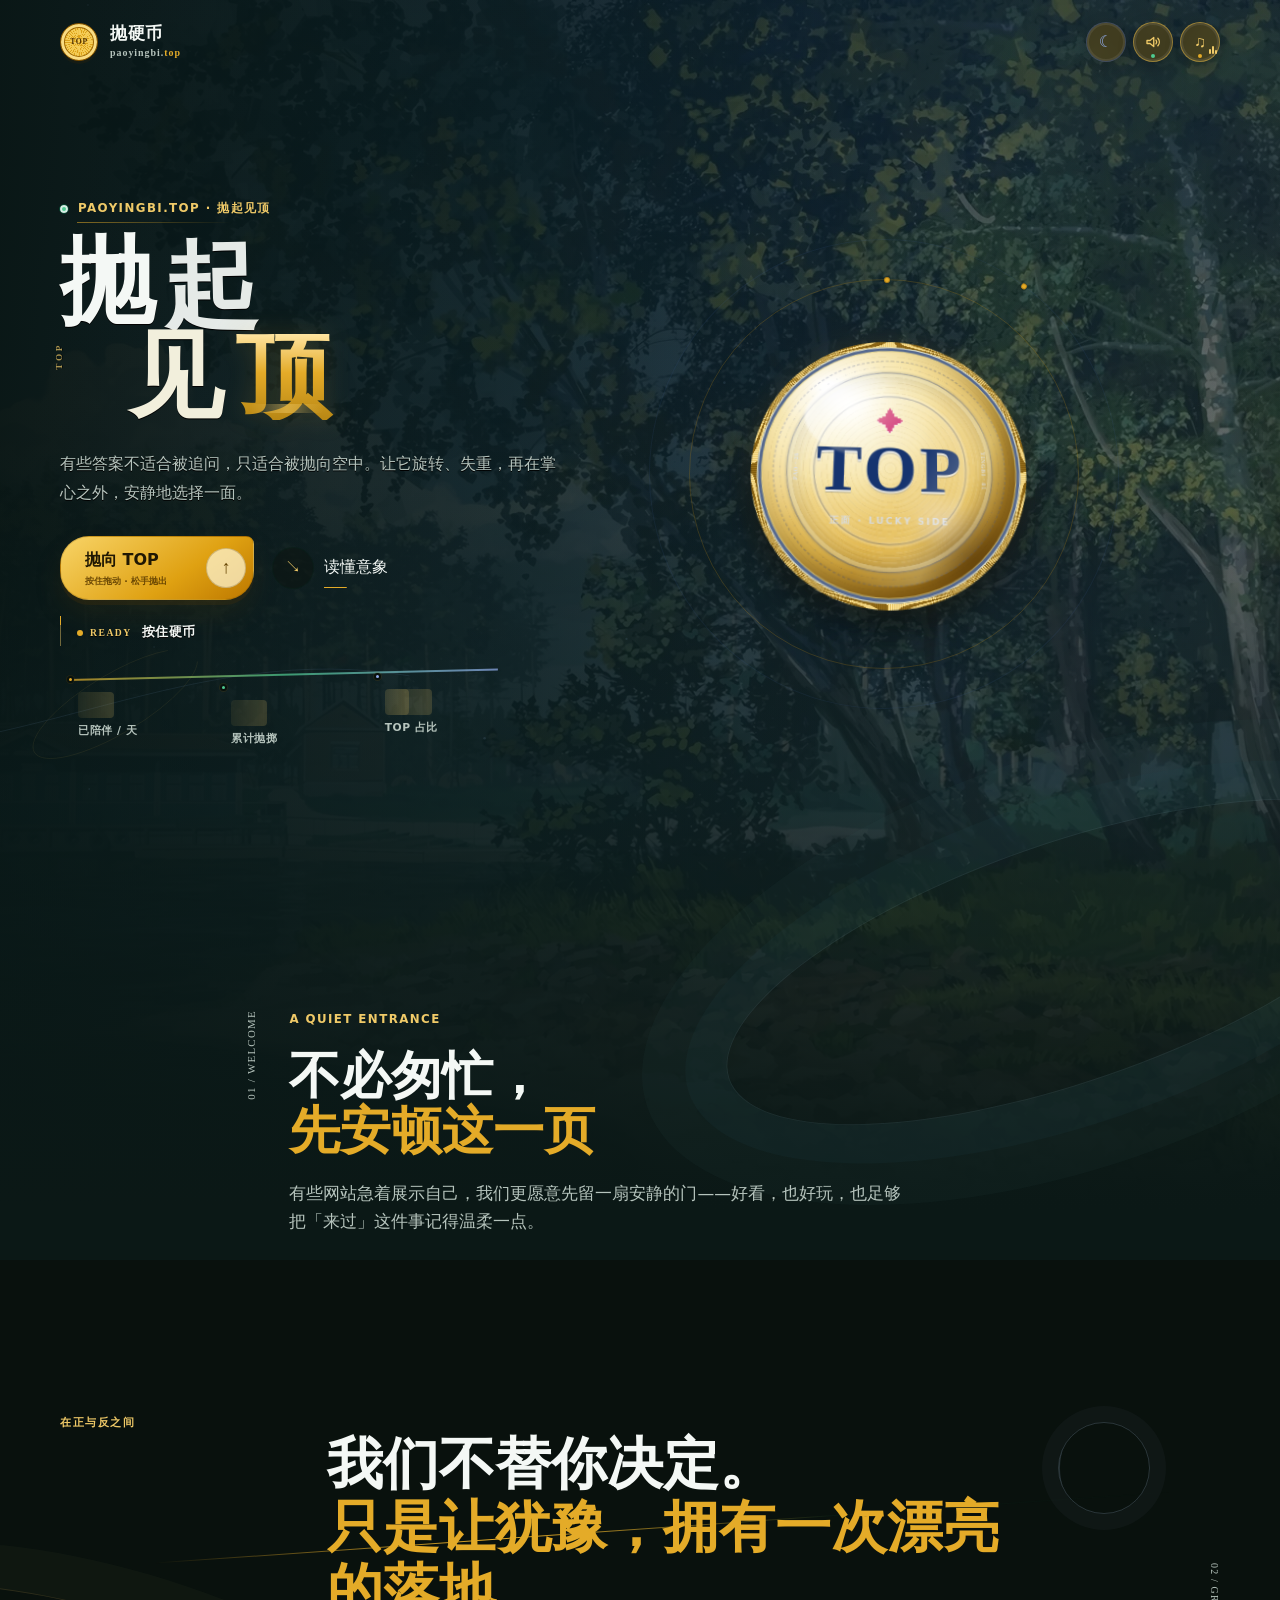
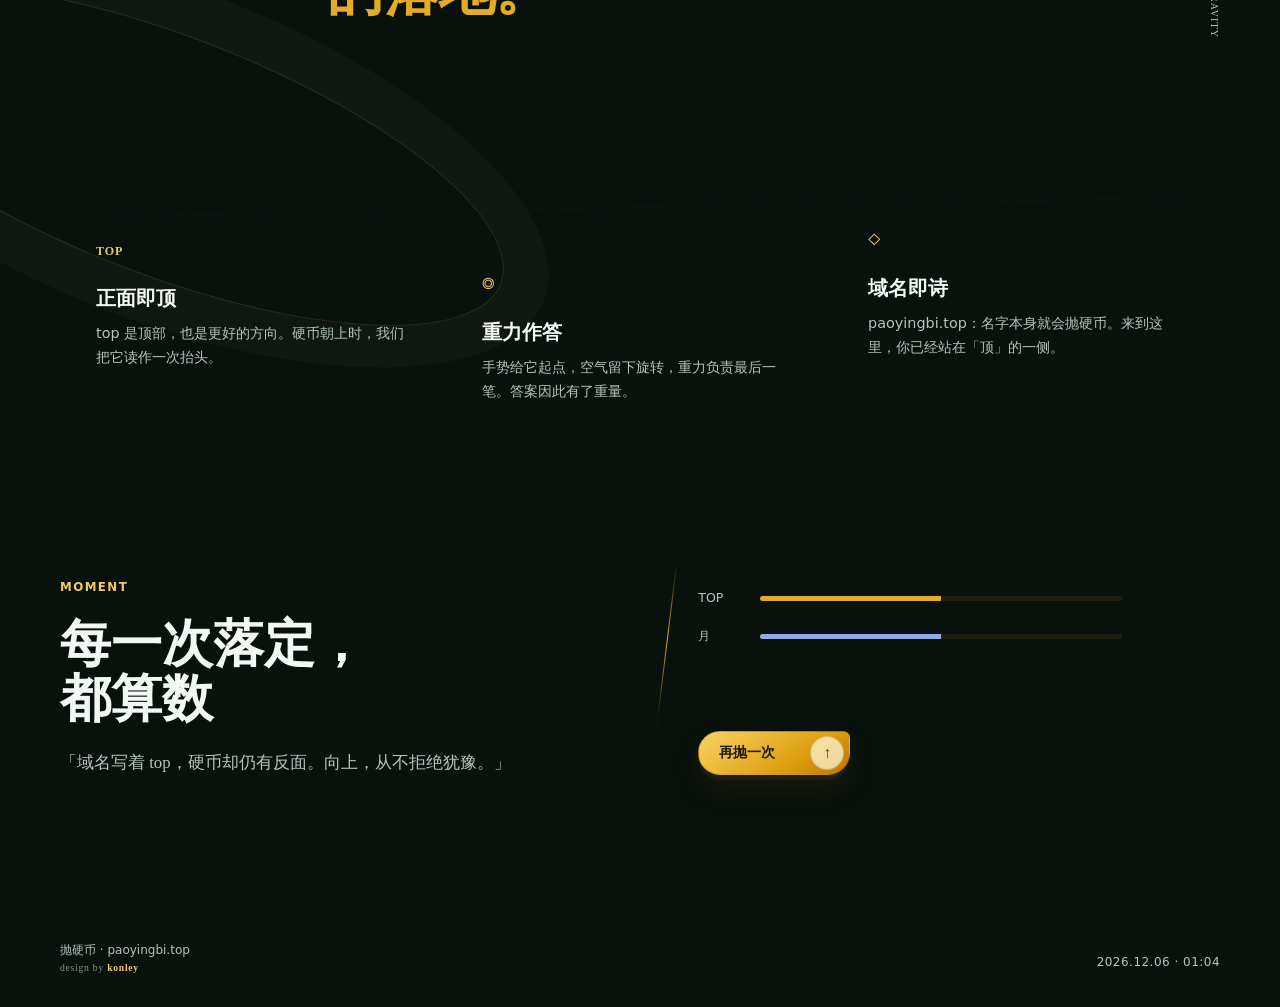
==== commit 874c99ee: "Art title, fate glow, hide stat placeholders" ====
--- a/index.html
+++ b/index.html
@@ -12,7 +12,7 @@
   <link rel="apple-touch-icon" href="/icons/apple-touch-icon.png?v=20260809j">
   <link rel="manifest" href="/site.webmanifest">
   <title>抛硬币 · TOP | paoyingbi.top</title>
-  <link rel="stylesheet" href="/assets/style-metal-title.css">
+  <link rel="stylesheet" href="/assets/style-art-fate.css">
   <script>
     try {
       var themeMode = localStorage.getItem("pyb-theme-mode");
@@ -57,17 +57,17 @@
     <section class="hero" id="home">
       <div class="hero-copy">
         <p class="eyebrow"><i></i> paoyingbi.top · 抛起见顶</p>
-        <h1><span>抛起</span><span>见<b>顶</b></span></h1>
+        <h1 class="hero-title" aria-label="抛起见顶"><span class="title-line"><i>抛</i><i>起</i></span><span class="title-line title-line-b"><i>见</i><b>顶</b></span></h1>
         <p class="lede">有些答案不适合被追问，只适合被抛向空中。让它旋转、失重，再在掌心之外，安静地选择一面。</p>
         <div class="actions">
           <button class="primary" id="flip-btn" type="button"><span>抛向 TOP</span><small>按住拖动 · 松手抛出</small></button>
           <a class="secondary" href="#about">读懂意象</a>
         </div>
         <p class="coin-status" id="coin-status" aria-live="polite"><span id="coin-status-label">READY</span><strong id="coin-status-title">按住硬币</strong><em id="coin-status-copy"></em></p>
-        <div class="stats" aria-label="站点统计">
-          <div><strong id="uptime-days">412</strong><small>已陪伴 / 天</small></div>
-          <div><strong id="flip-count">0</strong><small>累计抛掷</small></div>
-          <div><strong><span id="heads-ratio">50</span>%</strong><small>TOP 占比</small></div>
+        <div class="stats is-loading" aria-label="站点统计" aria-busy="true">
+          <div><strong id="uptime-days">&nbsp;</strong><small>已陪伴 / 天</small></div>
+          <div><strong id="flip-count">&nbsp;</strong><small>累计抛掷</small></div>
+          <div><strong><span id="heads-ratio">&nbsp;</span>%</strong><small>TOP 占比</small></div>
         </div>
       </div>
 
@@ -123,8 +123,8 @@
         <blockquote id="fate-line">「域名写着 top，硬币却仍有反面。向上，从不拒绝犹豫。」</blockquote>
       </div>
       <div class="ledger-panel">
-        <div class="bar-row"><span>TOP</span><div><i id="bar-heads"></i></div><strong id="heads-count">0</strong></div>
-        <div class="bar-row tails"><span>月</span><div><i id="bar-tails"></i></div><strong id="tails-count">0</strong></div>
+        <div class="bar-row"><span>TOP</span><div><i id="bar-heads"></i></div><strong id="heads-count">&nbsp;</strong></div>
+        <div class="bar-row tails"><span>月</span><div><i id="bar-tails"></i></div><strong id="tails-count">&nbsp;</strong></div>
         <div class="history" id="history" aria-label="最近抛掷结果"></div>
         <button class="primary compact" id="flip-btn-2" type="button">再抛一次</button>
       </div>
@@ -143,6 +143,6 @@
     <source src="/assets/audio/bgm.mp3" type="audio/mpeg">
   </audio>
   <script src="/assets/vendor/node_modules/matter-js/build/matter.min.js" defer></script>
-  <script src="/assets/app-result-panel.js" defer></script>
+  <script src="/assets/app-art-fate.js" defer></script>
 </body>
 </html>
--- a/assets/style-art-fate.css
+++ b/assets/style-art-fate.css
@@ -0,0 +1,1005 @@
+/* Layout and visual skin, versioned by path to avoid stale edge caches. */
+:root {
+  --bg: #eef3f0;
+  --paper: #f8faf7;
+  --text: #121a17;
+  --muted: #4d5b55;
+  --line: rgba(21, 45, 36, .2);
+  --glass: rgba(248, 251, 248, .72);
+  --gold: #b98616;
+  --gold-dark: #684500;
+  --green: #2d8d65;
+  --blue: #425b95;
+  --shadow: 0 24px 70px rgba(25, 45, 37, .16);
+  --serif: Georgia, "Noto Serif SC", "Songti SC", STSong, serif;
+  --sans: system-ui, -apple-system, "Segoe UI", "Noto Sans SC", sans-serif;
+  color-scheme: light;
+}
+
+[data-theme="dark"] {
+  --bg: #0b100e;
+  --paper: #111916;
+  --text: #f1f5f2;
+  --muted: #a5b0ab;
+  --line: rgba(232, 241, 235, .16);
+  --glass: rgba(10, 17, 14, .72);
+  --gold: #e2b94d;
+  --gold-dark: #f1d77e;
+  --green: #54bd8d;
+  --blue: #8da5e2;
+  --shadow: 0 24px 70px rgba(0, 0, 0, .4);
+  color-scheme: dark;
+}
+
+*, *::before, *::after { box-sizing: border-box; }
+html { scroll-behavior: smooth; overflow-x: hidden; }
+body { margin: 0; min-width: 320px; min-height: 100vh; overflow-x: hidden; background: var(--bg); color: var(--text); font-family: var(--sans); line-height: 1.65; -webkit-font-smoothing: antialiased; }
+button, a { font: inherit; }
+button { -webkit-tap-highlight-color: transparent; }
+
+.scene { position: absolute; inset: 0 0 auto; height: calc(max(760px, 100svh) + 360px); overflow: hidden; background: var(--bg); pointer-events: none; }
+.scene img { position: absolute; inset: 0; width: 100%; height: 100%; display: block; object-fit: cover; object-position: center; opacity: 0; transform: scale(1.025); transition: opacity 1.8s ease, transform 2.4s ease, filter .72s ease; -webkit-mask-image: linear-gradient(180deg, #000 0 64%, rgba(0,0,0,.92) 80%, transparent 100%); mask-image: linear-gradient(180deg, #000 0 64%, rgba(0,0,0,.92) 80%, transparent 100%); }
+.scene img.active { opacity: 1; transform: scale(1); }
+.scene img.incoming { z-index: 1; }
+.scene-wash { position: absolute; z-index: 2; inset: 0; background: linear-gradient(180deg, transparent 47%, rgba(238,243,240,.16) 68%, var(--bg) 100%), linear-gradient(90deg, rgba(244,249,247,.94), rgba(244,249,247,.72) 36%, rgba(238,246,242,.13) 70%); }
+[data-theme="dark"] .scene img { filter: brightness(.48) saturate(.75); }
+[data-theme="dark"] .scene-wash { background: linear-gradient(180deg, rgba(8,20,19,.02) 35%, rgba(10,28,29,.4) 61%, #0b1816 94%), linear-gradient(90deg, rgba(7,20,18,.94), rgba(8,27,27,.7) 40%, rgba(13,37,39,.22) 76%); }
+[data-theme="dark"] h1 { text-shadow: 0 1px 0 #000; }
+[data-theme="dark"] .lede { color: var(--muted); text-shadow: 0 1px 0 #000; }
+[data-theme="dark"] .stats small { color: var(--muted); }
+
+.topbar { position: absolute; z-index: 20; top: 0; left: 50%; width: min(1160px, calc(100% - 40px)); height: 84px; transform: translateX(-50%); display: flex; align-items: center; justify-content: space-between; border-bottom: 0; }
+.brand { display: flex; align-items: center; gap: 12px; color: var(--text); text-decoration: none; }
+.brand > span:last-child { display: grid; line-height: 1.05; }
+.brand strong { font: 700 1.05rem var(--serif); letter-spacing: .08em; color: var(--gold-dark); }
+.brand small { margin-top: 5px; font: .65rem Georgia, serif; letter-spacing: .1em; color: var(--muted); }
+.brand small b { color: var(--gold); }
+.brand-coin { width: 36px; aspect-ratio: 1; display: grid; place-items: center; border: 2px solid #fff3be; border-radius: 50%; background: linear-gradient(145deg, #fff6ca, #dba52d); box-shadow: inset 0 0 0 2px #9c6d0a, 0 4px 14px rgba(118,81,5,.2); color: #6f4a04; font: 700 .5rem Georgia, serif; letter-spacing: .08em; }
+.tools { display: flex; align-items: center; gap: 7px; padding: 0; }
+.tool { position: relative; width: 40px; height: 40px; display: grid; place-items: center; border: 1px solid rgba(25,48,39,.2); border-radius: 50%; background: rgba(248,251,248,.64); color: var(--muted); cursor: pointer; box-shadow: 0 5px 16px rgba(24,42,35,.08); backdrop-filter: blur(8px); transition: border-color .2s, background .2s, color .2s, box-shadow .2s, transform .2s; }
+[data-theme="dark"] .tool { border-color: rgba(232,241,235,.2); background: rgba(10,17,14,.58); }
+.tool:hover { border-color: var(--gold); color: var(--gold-dark); transform: translateY(-1px); }
+.tool[aria-pressed="true"] { border-color: rgba(185,134,22,.55); background: rgba(255,246,205,.78); color: var(--gold-dark); box-shadow: 0 5px 16px rgba(111,76,5,.14), inset 0 0 0 2px rgba(255,255,255,.42); }
+[data-theme="dark"] .tool[aria-pressed="true"] { border-color: rgba(226,185,77,.55); background: rgba(80,67,25,.72); box-shadow: 0 5px 16px rgba(0,0,0,.24), inset 0 0 0 2px rgba(255,255,255,.08); }
+.tool[aria-pressed="true"]::after { content: ""; position: absolute; left: 50%; bottom: 3px; width: 4px; height: 4px; border-radius: 50%; background: var(--gold); transform: translateX(-50%); }
+#theme-toggle { color: var(--gold-dark); }
+#theme-toggle::after { display: none; }
+#theme-toggle[aria-pressed="true"] { border-color: rgba(66,91,149,.5); color: var(--blue); }
+.tool .moon, [data-theme="dark"] .tool .sun { display: none; }
+[data-theme="dark"] .tool .moon { display: inline; }
+.tool.sound { grid-template-columns: 1fr; }
+.tool.sound svg { width: 18px; height: 18px; fill: none; stroke: currentColor; stroke-width: 1.8; stroke-linecap: round; stroke-linejoin: round; }
+.tool.sound i { position: absolute; left: 50%; top: 50%; width: 17px; height: 1px; border: 0; border-radius: 1px; background: currentColor; opacity: 0; transform: translate(-50%,-50%) rotate(-48deg); }
+.tool.sound[aria-pressed="false"] i { opacity: .8; }
+.tool.sound[aria-pressed="true"]::after { background: var(--green); }
+
+main { position: relative; z-index: 2; width: min(1160px, calc(100% - 40px)); margin: 0 auto; }
+.hero { min-height: max(760px, 100svh); display: grid; grid-template-columns: minmax(0,.96fr) minmax(0,1.04fr); align-items: center; gap: 0; padding: 112px 0 64px; }
+.hero-copy { position: relative; z-index: 4; max-width: 560px; }
+.eyebrow { margin: 0 0 18px; color: var(--gold-dark); font-size: .76rem; font-weight: 700; letter-spacing: .12em; text-transform: uppercase; }
+.eyebrow i { display: inline-block; width: 8px; height: 8px; margin-right: 8px; border-radius: 50%; background: var(--green); box-shadow: 0 0 0 6px rgba(45,141,101,.12); }
+h1, h2, h3, p { margin-top: 0; }
+h1 { margin-bottom: 24px; font: 700 clamp(4rem, 7vw, 6.7rem)/.88 var(--serif); letter-spacing: 0; }
+h1 span { display: block; }
+h1 span + span { padding-left: .65em; }
+h1 b, h2 b { color: var(--gold); font-weight: inherit; }
+.lede { max-width: 500px; margin-bottom: 28px; color: var(--muted); font-size: 1rem; text-shadow: 0 1px rgba(255,255,255,.72), 0 0 14px rgba(244,249,247,.48); }
+.lede strong { color: var(--gold-dark); }
+.actions { display: flex; align-items: center; gap: 18px; margin-bottom: 20px; }
+.primary, .secondary { position: relative; min-height: 52px; display: inline-flex; align-items: center; justify-content: center; text-decoration: none; cursor: pointer; transition: color .2s, transform .2s, filter .2s; }
+.primary { min-width: 194px; padding: 10px 58px 10px 24px; flex-direction: column; align-items: flex-start; overflow: hidden; border: 0; border-radius: 29px 8px 29px 29px; color: #201803; background: linear-gradient(135deg, #ffe9a0, #e6b532 68%, #c38c11); box-shadow: 0 13px 30px rgba(168,117,11,.25); font-weight: 700; }
+.primary::before { content: ""; position: absolute; inset: 0; background: linear-gradient(105deg, transparent 10%, rgba(255,255,255,.42) 46%, transparent 64%); transform: translateX(-85%); transition: transform .45s ease; }
+.primary::after { content: "↑"; position: absolute; z-index: 2; right: 7px; top: 50%; width: 40px; height: 40px; display: grid; place-items: center; border: 1px solid rgba(90,61,4,.24); border-radius: 50%; background: rgba(255,249,216,.72); color: #664504; font: 700 1.15rem/1 Georgia, serif; transform: translateY(-50%); transition: transform .25s, background .25s; }
+.primary > * { position: relative; z-index: 1; }
+.primary small { font-size: .58rem; font-weight: 500; opacity: .65; }
+.primary:hover { filter: brightness(1.03); transform: translateY(-2px) rotate(-.4deg); }
+.primary:hover::before { transform: translateX(75%); }
+.primary:hover::after { background: #fff7ce; transform: translateY(-54%) rotate(8deg); }
+.primary:disabled { opacity: .58; cursor: wait; transform: none; }
+.primary:disabled::before { display: none; }
+.secondary { gap: 10px; padding: 0 4px 0 0; border: 0; background: transparent; color: var(--text); }
+.secondary::before { content: "↘"; width: 42px; height: 42px; display: grid; place-items: center; border: 1px solid var(--line); border-radius: 50%; background: rgba(248,251,248,.5); color: var(--gold-dark); font: 1rem Georgia, serif; transition: border-color .2s, transform .2s; }
+[data-theme="dark"] .secondary::before { background: rgba(12,20,16,.52); }
+.secondary::after { content: ""; position: absolute; left: 52px; right: 3px; bottom: 6px; height: 1px; background: var(--gold); transform: scaleX(.35); transform-origin: left; transition: transform .25s; }
+.secondary:hover::before { border-color: var(--gold); transform: translate(2px,2px) rotate(8deg); }
+.secondary:hover::after { transform: scaleX(1); }
+.stats { position: relative; max-width: 460px; display: flex; align-items: flex-start; padding: 9px 0 5px; border: 0; }
+.stats::before { content: ""; position: absolute; left: 9px; right: 22px; top: 13px; height: 1px; background: linear-gradient(90deg, var(--gold), rgba(45,141,101,.5), rgba(66,91,149,.35)); transform: rotate(-1.4deg); transform-origin: left; }
+.stats div { position: relative; z-index: 1; flex: 1; padding: 17px 12px 8px 18px; border: 0; }
+.stats div::before { content: ""; position: absolute; left: 7px; top: 1px; width: 7px; height: 7px; border: 2px solid var(--bg); border-radius: 50%; background: var(--gold); box-shadow: 0 0 0 1px rgba(121,82,6,.18); }
+.stats div:nth-child(2) { transform: translateY(8px); }
+.stats div:nth-child(2)::before { background: var(--green); }
+.stats div:nth-child(3) { transform: translateY(-3px); }
+.stats div:nth-child(3)::before { background: var(--blue); }
+.stats strong { display: block; font: 700 1.4rem Georgia, var(--serif); color: var(--gold-dark); font-variant-numeric: tabular-nums; }
+.stats small { display: block; margin-top: 2px; color: var(--muted); font-size: .67rem; letter-spacing: .05em; }
+
+.coin-stage { position: relative; left: -34px; min-height: 560px; display: grid; place-items: center; perspective: 1200px; isolation: isolate; }
+.orbit { position: absolute; left: 50%; top: 50%; border: 1px solid rgba(180,132,25,.25); border-radius: 50%; transform: translate(-50%,-50%); pointer-events: none; }
+.orbit::before { content: ""; position: absolute; left: 50%; top: -3px; width: 6px; height: 6px; border-radius: 50%; background: var(--gold); box-shadow: 0 0 12px var(--gold); }
+.orbit-a { width: 390px; height: 390px; }
+.orbit-b { width: 470px; height: 470px; border-color: rgba(64,91,149,.13); transform: translate(-50%,-50%) rotate(36deg); }
+.coin-control { width: 270px; height: 270px; padding: 0; border: 0; border-radius: 50%; background: transparent; cursor: pointer; perspective: 1000px; touch-action: pan-y; outline-offset: 12px; }
+.coin { position: relative; display: block; width: 100%; height: 100%; transform-style: preserve-3d; border-radius: 50%; will-change: transform; }
+.coin:not(.flipping):not(.settled):not(.dragging) { animation: float 4.8s ease-in-out infinite; }
+.coin-face { position: absolute; inset: 0; display: flex; flex-direction: column; align-items: center; justify-content: center; overflow: hidden; border: 8px solid transparent; border-radius: 50%; backface-visibility: hidden; -webkit-backface-visibility: hidden; background:
+    radial-gradient(circle at 28% 22%, rgba(255,255,255,.72), transparent 28%) padding-box,
+    radial-gradient(circle at 72% 78%, rgba(120,74,8,.22), transparent 34%) padding-box,
+    radial-gradient(circle at 33% 25%, #fffef2, #fce8aa 42%, #e4b94f 74%, #ae7911) padding-box,
+    repeating-conic-gradient(from 4deg, #e6d58b 0 .8deg, #bca66a .8deg 1.6deg, #f7edb8 1.6deg 2.2deg, #887042 2.2deg 3deg) border-box;
+  box-shadow: inset 0 0 0 2px #fff9d7, inset 0 0 0 6px #566ca4, inset 0 0 0 7px rgba(255,244,184,.8), inset -18px -22px 28px rgba(92,58,4,.2), 0 18px 28px rgba(34,43,38,.18), 0 0 0 1px rgba(255,255,255,.18); }
+.coin-face::before { content: ""; position: absolute; inset: 12%; border: 1px solid rgba(70,89,146,.28); border-radius: 50%; background:
+    repeating-radial-gradient(circle, transparent 0 6px, rgba(255,255,255,.11) 6px 7px),
+    radial-gradient(circle at 50% 50%, transparent 58%, rgba(66,87,142,.08) 72%, transparent 78%);
+  box-shadow: inset 0 0 0 4px rgba(255,249,215,.28), 0 0 0 2px rgba(70,89,146,.08); }
+.coin-face::after { content: ""; position: absolute; inset: 8%; border-radius: 50%; background: repeating-conic-gradient(from 0deg, transparent 0 4.5deg, rgba(66,87,142,.14) 4.5deg 5.4deg); -webkit-mask: radial-gradient(farthest-side, transparent calc(100% - 2px), #000 calc(100% - 1px)); mask: radial-gradient(farthest-side, transparent calc(100% - 2px), #000 calc(100% - 1px)); }
+.coin-tails {
+  background:
+    radial-gradient(circle at 28% 22%, rgba(255,255,255,.62), transparent 28%) padding-box,
+    radial-gradient(circle at 72% 78%, rgba(39,48,100,.28), transparent 34%) padding-box,
+    radial-gradient(circle at 33% 25%, #f7ffff, #cfe9e9 40%, #9caadc 72%, #5c629c) padding-box,
+    repeating-conic-gradient(from 4deg, #c5e3d9 0 .8deg, #8fbbb8 .8deg 1.6deg, #e8f6ed 1.6deg 2.2deg, #668799 2.2deg 3deg) border-box;
+  box-shadow: inset 0 0 0 2px #f4ffff, inset 0 0 0 6px #485993, inset 0 0 0 7px rgba(215,240,235,.82), inset -18px -22px 28px rgba(39,48,100,.24), 0 18px 28px rgba(34,43,38,.16);
+}
+.coin-rim { position: absolute; inset: 15px; border: 1px dashed rgba(57,72,123,.4); border-radius: 50%; }
+.coin-lathe { position: absolute; inset: 21%; border: 1px solid rgba(66,87,142,.24); border-radius: 50%; box-shadow: 0 0 0 3px rgba(255,255,255,.14), inset 0 0 16px rgba(255,255,255,.22); }
+.coin-sheen {
+  position: absolute; z-index: 4; inset: 6%; border-radius: 50%; pointer-events: none;
+  background:
+    radial-gradient(ellipse 42% 28% at 28% 22%, rgba(255,255,255,.92) 0%, rgba(255,255,255,.35) 28%, transparent 58%),
+    radial-gradient(ellipse 34% 22% at 72% 68%, rgba(255,248,210,.28) 0%, transparent 55%),
+    linear-gradient(122deg, rgba(255,255,255,.72) 0%, rgba(255,255,255,.18) 18%, transparent 34%, transparent 58%, rgba(255,255,255,.22) 76%, transparent 92%),
+    linear-gradient(210deg, transparent 40%, rgba(80,55,10,.12) 62%, transparent 78%);
+  mix-blend-mode: soft-light;
+  opacity: .88;
+  animation: coinSheen 6.4s ease-in-out infinite;
+}
+.coin-sheen::before, .coin-sheen::after { content: ""; position: absolute; border-radius: 50%; pointer-events: none; }
+.coin-sheen::before {
+  inset: 8% 18% auto 12%; height: 38%;
+  background: linear-gradient(105deg, rgba(255,255,255,.95) 0%, rgba(255,255,255,.35) 22%, transparent 48%);
+  filter: blur(1.2px);
+  opacity: .75;
+  mix-blend-mode: screen;
+}
+.coin-sheen::after {
+  right: 14%; bottom: 16%; width: 28%; height: 22%;
+  background: radial-gradient(circle, rgba(255,236,170,.45) 0%, transparent 70%);
+  filter: blur(2px);
+  opacity: .55;
+}
+.coin-code { position: absolute; z-index: 3; top: 50%; color: rgba(63,80,133,.62); font: 700 .36rem Georgia, serif; letter-spacing: .12em; writing-mode: vertical-rl; opacity: .88; }
+.coin-code.code-left { left: 13%; transform: translateY(-50%) rotate(180deg); }
+.coin-code.code-right { right: 13%; transform: translateY(-50%); }
+.coin-face strong { z-index: 2; font: 700 4.2rem/.9 Georgia, var(--serif); letter-spacing: .04em; color: #3d568f; text-shadow: 0 1px 0 rgba(255,255,255,.9), 0 4px 14px rgba(48,69,126,.22); }
+.coin-tails strong { font-family: var(--serif); color: #465d97; }
+.coin-face small { z-index: 2; margin-top: 14px; color: #4d6498; font-size: .55rem; font-weight: 700; letter-spacing: .23em; }
+.spark, .moon-mark { z-index: 2; margin-bottom: 3px; color: #eb91b7; font: normal 1.7rem/1 var(--serif); text-shadow: 0 0 12px rgba(235,145,183,.55), 0 0 24px rgba(255,214,120,.25); }
+.moon-mark { color: #536ba8; font-size: 2.2rem; text-shadow: 0 0 12px rgba(96,172,194,.45), 0 0 22px rgba(120,150,220,.2); }
+[data-theme="dark"] .coin-face { box-shadow: inset 0 0 0 2px #fff9d7, inset 0 0 0 7px #566ca4, inset 0 0 0 10px #fff4b8, inset -18px -22px 28px rgba(92,58,4,.28), 0 18px 34px rgba(0,0,0,.42), 0 0 28px rgba(255,214,91,.16); }
+[data-theme="dark"] .coin-tails { box-shadow: inset 0 0 0 2px #f4ffff, inset 0 0 0 7px #485993, inset 0 0 0 10px #d7f0eb, inset -18px -22px 28px rgba(39,48,100,.3), 0 18px 34px rgba(0,0,0,.42), 0 0 28px rgba(120,180,220,.14); }
+[data-theme="dark"] .coin-face strong { color: #d7e2ff; text-shadow: 0 1px 0 rgba(20,28,48,.8), 0 0 18px rgba(150,180,255,.28); }
+[data-theme="dark"] .coin-tails strong { color: #e8f4ff; }
+[data-theme="dark"] .coin-face small, [data-theme="dark"] .coin-code { color: rgba(210,224,255,.78); }
+@keyframes coinSheen {
+  0%,100% { transform: rotate(-4deg) translate3d(-1%,.5%,0); opacity: .72; }
+  50% { transform: rotate(10deg) translate3d(2.5%,-1.5%,0); opacity: 1; }
+}
+[data-theme="dark"] .coin-sheen {
+  mix-blend-mode: screen;
+  opacity: .95;
+  background:
+    radial-gradient(ellipse 44% 30% at 30% 20%, rgba(255,252,230,.95) 0%, rgba(255,230,150,.28) 30%, transparent 60%),
+    radial-gradient(ellipse 30% 20% at 70% 70%, rgba(180,210,255,.2) 0%, transparent 60%),
+    linear-gradient(118deg, rgba(255,255,255,.78) 0%, rgba(255,255,255,.2) 16%, transparent 32%, transparent 56%, rgba(255,240,180,.28) 74%, transparent 90%),
+    linear-gradient(205deg, transparent 42%, rgba(0,0,0,.22) 66%, transparent 82%);
+}
+[data-theme="dark"] .coin-sheen::before {
+  background: linear-gradient(105deg, rgba(255,255,255,.98) 0%, rgba(255,236,170,.4) 24%, transparent 52%);
+  opacity: .85;
+}
+[data-theme="dark"] .coin-sheen::after {
+  background: radial-gradient(circle, rgba(140,180,255,.35) 0%, transparent 70%);
+  opacity: .5;
+}
+.coin-aura { position: absolute; left: 50%; top: 50%; width: 288px; aspect-ratio: 1; border-radius: 50%; pointer-events: none; opacity: 0; transform: translate(-50%,-50%); }
+.coin-aura::before, .coin-aura::after { content: ""; position: absolute; inset: 4%; border: 1px solid rgba(185,134,22,.18); border-radius: inherit; box-shadow: 0 0 32px rgba(226,177,48,.1), inset 0 0 25px rgba(255,243,177,.08); }
+.coin-aura::after { inset: 14%; border-color: rgba(66,91,149,.14); }
+.coin-aura i { position: absolute; width: 4px; height: 4px; border-radius: 50%; background: #e5b132; box-shadow: 0 0 11px rgba(226,177,48,.8); }
+.coin-aura i:nth-child(1) { left: 12%; top: 63%; }
+.coin-aura i:nth-child(2) { right: 14%; top: 22%; width: 3px; height: 3px; background: #6fa8ba; box-shadow: 0 0 10px rgba(96,172,194,.72); }
+.coin-aura i:nth-child(3) { left: 64%; bottom: 12%; width: 2px; height: 2px; background: #e58eb3; box-shadow: 0 0 9px rgba(235,145,183,.7); }
+.coin-stage:not(.airborne):not(.aiming) .coin-aura { opacity: 1; animation: auraBreathe 5.6s ease-in-out infinite; }
+.coin-stage:not(.airborne):not(.aiming) .coin-aura::before { animation: auraRing 9s linear infinite; }
+.coin-stage:not(.airborne):not(.aiming) .coin-aura::after { animation: auraRing 13s linear infinite reverse; }
+.coin-stage:not(.airborne):not(.aiming) .coin-aura i:nth-child(1) { animation: moteFloatA 5.4s ease-in-out infinite; }
+.coin-stage:not(.airborne):not(.aiming) .coin-aura i:nth-child(2) { animation: moteFloatB 6.8s ease-in-out infinite; }
+.coin-stage:not(.airborne):not(.aiming) .coin-aura i:nth-child(3) { animation: moteFloatC 4.7s ease-in-out infinite; }
+[data-theme="dark"] .coin-aura::before, [data-theme="dark"] .coin-aura::after { border-color: rgba(226,185,77,.28); box-shadow: 0 0 40px rgba(226,185,77,.17), inset 0 0 30px rgba(77,101,164,.12); }
+@keyframes auraBreathe { 0%,100% { opacity: .4; scale: .97; } 50% { opacity: .88; scale: 1.035; } }
+@keyframes auraRing { from { rotate: 0deg; } to { rotate: 360deg; } }
+@keyframes moteFloatA { 0%,100% { translate: 0 0; opacity: .3; } 50% { translate: 10px -16px; opacity: 1; } }
+@keyframes moteFloatB { 0%,100% { translate: 0 0; opacity: .35; } 50% { translate: -14px 13px; opacity: .95; } }
+@keyframes moteFloatC { 0%,100% { translate: 0 0; opacity: .25; } 50% { translate: 13px 8px; opacity: .9; } }
+.coin-shadow { position: absolute; left: 50%; top: calc(50% + 160px); width: 145px; height: 22px; border-radius: 50%; background: rgba(28,37,33,.2); filter: blur(11px); transform: translateX(-50%); }
+.coin-status { position: relative; width: min(510px, 100%); min-height: 27px; margin: -4px 0 20px; padding: 2px 0 2px 16px; border: 0; border-left: 1px solid rgba(112,71,0,.3); border-radius: 0; background: transparent; color: #604100; text-align: left; text-shadow: 0 1px 0 rgba(255,255,255,.84); box-shadow: none; }
+.coin-status::after { content: ""; position: absolute; left: -1px; top: 0; width: 1px; height: 9px; background: var(--gold); transform-origin: top; }
+.coin-status > span { display: inline-block; margin: 0 10px 0 0; color: var(--gold-dark); font: 800 .6rem/1 Georgia, serif; letter-spacing: .16em; vertical-align: baseline; }
+.coin-status > span::before { content: ""; display: inline-block; width: 6px; height: 6px; margin: 0 7px 1px 0; border-radius: 50%; background: var(--gold); vertical-align: middle; }
+.coin-status strong { display: inline; color: var(--text); font: 800 .82rem/1.25 var(--serif); letter-spacing: .04em; }
+.coin-status em { display: block; max-width: 465px; max-height: 0; margin: 0; overflow: hidden; color: var(--muted); font: 600 .91rem/1.6 var(--serif); font-style: normal; letter-spacing: .01em; opacity: 0; transform: translateY(-5px); }
+.coin-status.is-result { min-height: 68px; margin-top: 2px; padding: 6px 0 8px 16px; border-left: 2px solid var(--gold); }
+.coin-status.is-result::after { height: 100%; animation: fateStroke .72s cubic-bezier(.22,.8,.25,1) both; }
+.coin-status.is-result strong { color: var(--gold-dark); font-size: 1.16rem; }
+.coin-status.is-result em { max-height: 70px; margin-top: 7px; opacity: 1; transform: translateY(0); transition: max-height .65s ease, margin .4s ease, opacity .42s ease .16s, transform .5s cubic-bezier(.22,.8,.25,1) .12s; }
+.coin-status[data-side="tails"] { border-left-color: rgba(49,84,155,.58); }
+.coin-status[data-side="tails"] > span, .coin-status[data-side="tails"].is-result strong { color: var(--blue); }
+.coin-status[data-side="tails"] > span::before { background: var(--blue); }
+[data-theme="dark"] .coin-status { border-left-color: rgba(240,202,104,.45); background: transparent; color: #f0ca68; text-shadow: 0 1px 0 #000; box-shadow: none; }
+[data-theme="dark"] .coin-status strong { color: #f4f8f5; }
+[data-theme="dark"] .coin-status em { color: #b6c4bd; }
+@keyframes fateStroke { from { transform: scaleY(.08); opacity: 0; } to { transform: scaleY(1); opacity: 1; } }
+@keyframes resultArrival { 0% { opacity: 0; transform: translateX(-10px); } 100% { opacity: 1; transform: translateX(0); } }
+.coin-status.show-result { animation: resultArrival .52s cubic-bezier(.18,.78,.25,1) both; }
+.result { position: absolute; width: 1px; height: 1px; padding: 0; margin: -1px; overflow: hidden; border: 0; clip: rect(0 0 0 0); clip-path: inset(50%); white-space: nowrap; }
+.result.show { opacity: 0; }
+@keyframes float { 0%,100% { transform: translateY(0) rotateX(7deg) rotateY(0); } 50% { transform: translateY(-10px) rotateX(9deg) rotateY(7deg); } }
+
+.about, .ledger { margin: 110px 0; display: grid; grid-template-columns: .4fr 1.4fr .7fr; gap: 32px; align-items: center; }
+.about { grid-template-columns: .35fr 1.65fr; }
+.section-number { align-self: start; justify-self: end; padding-top: 10px; color: var(--muted); font: .68rem Georgia, serif; letter-spacing: .12em; writing-mode: vertical-rl; transform: rotate(180deg); }
+.about-copy h2, .ledger h2 { margin-bottom: 22px; font: 700 clamp(2.25rem, 4vw, 4.4rem)/1.08 var(--serif); letter-spacing: 0; }
+.about-copy > p:last-child { max-width: 620px; color: var(--muted); font-size: 1.05rem; }
+.seal { justify-self: end; width: 180px; aspect-ratio: 1; display: grid; place-content: center; text-align: center; border: 1px solid var(--line); border-radius: 50%; box-shadow: inset 0 0 0 9px var(--bg), inset 0 0 0 10px var(--line); transform: translateX(-18px) rotate(6deg); }
+.seal strong { font: 700 2.4rem Georgia, serif; color: var(--gold-dark); }
+.seal span { font-size: .52rem; letter-spacing: .24em; color: var(--muted); }
+.interlude { position: relative; min-height: 330px; display: grid; grid-template-columns: .55fr 1.65fr .35fr; gap: 30px; align-items: center; margin: 60px 0 90px; padding: 54px 0; }
+.interlude::before { content: ""; position: absolute; left: 8%; right: 4%; top: 50%; height: 1px; background: linear-gradient(90deg, transparent, var(--gold), var(--line), transparent); transform: rotate(-4deg); }
+.interlude > span { position: relative; z-index: 1; align-self: start; color: var(--gold-dark); font: 700 .68rem Georgia, serif; letter-spacing: .14em; }
+.interlude blockquote { position: relative; z-index: 2; margin: 0; font: 700 clamp(2.25rem,4.4vw,4.8rem)/1.12 var(--serif); letter-spacing: 0; }
+.interlude blockquote b { color: var(--gold); font-weight: inherit; }
+.interlude > i { position: relative; z-index: 1; align-self: end; color: var(--muted); font: normal .62rem Georgia, serif; letter-spacing: .12em; writing-mode: vertical-rl; }
+.meaning { position: relative; display: grid; grid-template-columns: repeat(3, 1fr); gap: 34px; padding: 42px 18px 54px; border: 0; }
+.meaning::before { content: ""; position: absolute; left: 0; right: 0; top: 25px; height: 1px; background: linear-gradient(90deg, transparent, var(--line) 9%, var(--line) 91%, transparent); transform: rotate(-1deg); }
+.meaning article { position: relative; padding: 20px 18px 16px; border: 0; }
+.meaning article:nth-child(2) { transform: translateY(32px); }
+.meaning article:nth-child(3) { transform: translateY(-12px); }
+.meaning article > span { display: block; margin-bottom: 26px; color: var(--gold-dark); font: 700 .75rem Georgia, serif; letter-spacing: .08em; }
+.meaning h3 { margin-bottom: 10px; font: 700 1.25rem var(--serif); }
+.meaning p { margin-bottom: 0; color: var(--muted); font-size: .9rem; }
+.ledger { grid-template-columns: 1.08fr 1fr; gap: 0; }
+.ledger > div:first-child { position: relative; z-index: 2; }
+.ledger blockquote { margin: 0; max-width: 520px; color: var(--muted); font: 1.05rem/1.8 var(--serif); }
+.ledger-panel { position: relative; margin-left: -34px; padding: 36px 28px 30px 70px; border: 0; background: transparent; box-shadow: none; }
+.ledger-panel::before { content: ""; position: absolute; left: 34px; top: 10px; bottom: 10px; width: 1px; background: linear-gradient(transparent, var(--gold), var(--line), transparent); transform: rotate(7deg); }
+.bar-row { display: grid; grid-template-columns: 48px 1fr 56px; gap: 14px; align-items: center; margin-bottom: 18px; color: var(--muted); font-size: .78rem; }
+.bar-row > div { height: 5px; overflow: hidden; border-radius: 4px; background: rgba(185,134,22,.13); }
+.bar-row i { display: block; width: 50%; height: 100%; background: var(--gold); transition: width .5s; }
+.bar-row.tails i { background: var(--blue); }
+.bar-row strong { text-align: right; color: var(--text); font-variant-numeric: tabular-nums; }
+.history { min-height: 40px; display: flex; flex-wrap: wrap; gap: 7px; margin: 22px 0; }
+.history span { min-width: 34px; height: 30px; display: grid; place-items: center; padding: 0 9px; border: 1px solid var(--line); border-radius: 99px; color: var(--gold-dark); font: 700 .66rem Georgia, serif; }
+.history span.tails { color: var(--blue); }
+.primary.compact { min-width: 152px; min-height: 44px; padding: 9px 48px 9px 20px; flex-direction: row; justify-content: flex-start; border-radius: 24px 7px 24px 24px; font-size: .85rem; }
+.primary.compact::after { right: 5px; width: 34px; height: 34px; font-size: 1rem; }
+footer { position: relative; z-index: 2; width: min(1160px, calc(100% - 40px)); margin: 0 auto; padding: 26px 0 34px; display: flex; align-items: flex-end; justify-content: space-between; border-top: 1px solid var(--line); color: var(--muted); font-size: .75rem; }
+.footer-brand { display: grid; line-height: 1.4; }
+.footer-brand small { margin-top: 3px; color: color-mix(in srgb, var(--muted) 72%, transparent); font: .6rem Georgia, serif; letter-spacing: .08em; }
+.footer-brand small b { color: var(--gold-dark); font-weight: 700; }
+#clock { text-align: right; font-variant-numeric: tabular-nums; letter-spacing: .04em; }
+.toast { position: fixed; z-index: 50; left: 50%; bottom: max(22px, env(safe-area-inset-bottom)); max-width: calc(100% - 32px); padding: 10px 18px; border: 1px solid rgba(255,255,255,.16); border-radius: 99px; background: rgba(18,25,22,.92); color: #fff7d9; opacity: 0; pointer-events: none; transform: translate(-50%,12px); transition: .25s; text-align: center; font-size: .84rem; }
+.toast.show { opacity: 1; transform: translate(-50%,0); }
+
+.celebration { --burst-x: 50vw; --burst-y: 45vh; position: fixed; z-index: 35; inset: 0; overflow: hidden; opacity: 0; pointer-events: none; }
+.celebration::before { content: ""; position: absolute; inset: 0; background: repeating-conic-gradient(from 0deg at var(--burst-x) var(--burst-y), rgba(226,177,48,.2) 0 1deg, transparent 1deg 10deg); -webkit-mask: radial-gradient(circle at var(--burst-x) var(--burst-y), transparent 0 8%, #000 14% 55%, transparent 72%); mask: radial-gradient(circle at var(--burst-x) var(--burst-y), transparent 0 8%, #000 14% 55%, transparent 72%); }
+.celebration > i { position: absolute; left: var(--burst-x); top: var(--burst-y); width: 120px; aspect-ratio: 1; border: 2px solid rgba(226,177,48,.7); border-radius: 50%; transform: translate(-50%,-50%) scale(.3); }
+.celebration > i:nth-child(2) { width: 220px; border-color: rgba(44,139,99,.55); }
+.celebration > i:nth-child(3) { width: 340px; border-color: rgba(66,91,149,.42); }
+.celebration > span { position: absolute; left: var(--burst-x); top: var(--burst-y); color: rgba(226,177,48,.24); font: 700 min(34vw,20rem)/1 Georgia, serif; transform: translate(-50%,-50%) scale(.4); }
+.celebration.tails::before { background: repeating-conic-gradient(from 0deg at var(--burst-x) var(--burst-y), rgba(96,172,194,.2) 0 1deg, transparent 1deg 10deg); }
+.celebration.tails > i { border-color: rgba(96,172,194,.72); }
+.celebration.tails > span { color: rgba(91,107,168,.24); }
+.celebration.show { animation: celebrationFade 1.55s ease-out both; }
+.celebration.show::before { animation: celebrationRays 1.45s ease-out both; }
+.celebration.show > i { animation: celebrationRing 1.25s cubic-bezier(.16,.74,.26,1) both; }
+.celebration.show > i:nth-child(2) { animation-delay: .08s; }
+.celebration.show > i:nth-child(3) { animation-delay: .16s; }
+.celebration.show > span { animation: celebrationMark 1.2s ease-out both; }
+@keyframes celebrationFade { 0% { opacity: 0; } 12%,62% { opacity: 1; } 100% { opacity: 0; } }
+@keyframes celebrationRays { from { opacity: 0; transform: rotate(-8deg) scale(.82); } 30% { opacity: 1; } to { opacity: 0; transform: rotate(8deg) scale(1.08); } }
+@keyframes celebrationRing { 0% { opacity: 0; transform: translate(-50%,-50%) scale(.25); } 24% { opacity: 1; } 100% { opacity: 0; transform: translate(-50%,-50%) scale(3.1); } }
+@keyframes celebrationMark { 0% { opacity: 0; transform: translate(-50%,-50%) scale(.35) rotate(-12deg); } 32% { opacity: 1; } 100% { opacity: 0; transform: translate(-50%,-50%) scale(1.15) rotate(8deg); } }
+
+@media (max-width: 840px) {
+  .scene { height: 1180px; }
+  .scene img { object-position: 58% center; }
+  .scene-wash {
+    background:
+      linear-gradient(180deg, rgba(248,251,249,.42) 0%, rgba(248,251,249,.28) 42%, rgba(242,248,245,.55) 78%, var(--bg) 100%),
+      linear-gradient(90deg, rgba(248,251,249,.62) 0%, rgba(248,251,249,.38) 48%, rgba(248,251,249,.12) 78%, transparent 100%);
+  }
+  [data-theme="dark"] .scene-wash {
+    background:
+      linear-gradient(180deg, rgba(7,16,14,.48) 0%, rgba(7,16,14,.34) 42%, rgba(6,11,9,.72) 78%, var(--bg) 100%),
+      linear-gradient(90deg, rgba(7,20,18,.58) 0%, rgba(8,27,27,.32) 52%, rgba(8,27,27,.1) 82%, transparent 100%);
+  }
+  .hero { min-height: min(100svh, 980px); grid-template-columns: 1fr; gap: 8px; padding: 78px 0 40px; align-content: start; }
+  .about { grid-template-columns: .4fr 1.6fr; }
+  .seal { display: none; }
+  .meaning { grid-template-columns: 1fr; gap: 0; padding: 22px 0 14px; }
+  .meaning::before { display: none; }
+  .meaning article { max-width: 620px; padding: 24px 18px; border: 0; transform: none; }
+  .meaning article:nth-child(2) { margin-left: 36px; transform: none; }
+  .meaning article:nth-child(3) { margin-left: 12px; transform: none; }
+  .ledger { grid-template-columns: 1fr; }
+  .ledger-panel { margin: 14px 0 0; padding: 34px 24px 26px 58px; }
+  .ledger-panel::before { left: 24px; }
+  .interlude { grid-template-columns: .25fr 1.75fr; min-height: 290px; }
+  .interlude > i { display: none; }
+}
+
+@media (max-width: 520px) {
+  .topbar, main, footer { width: calc(100% - 28px); }
+  .topbar { height: 64px; }
+  .brand-coin { width: 34px; }
+  .brand strong { font-size: .98rem; }
+  .brand small { font-size: .6rem; }
+  .tools { gap: 6px; }
+  .tool { width: 36px; height: 36px; background: rgba(249,252,249,.9); box-shadow: 0 2px 0 rgba(24,42,35,.1); backdrop-filter: none; }
+  [data-theme="dark"] .tool { background: rgba(8,14,11,.7); }
+  .scene { position: absolute; height: 1080px; contain: paint; }
+  .scene img { object-position: 62% 38%; filter: none; }
+  [data-theme="dark"] .scene img { filter: brightness(.52) saturate(.8); }
+  .scene-wash {
+    background:
+      linear-gradient(180deg, rgba(248,251,249,.5) 0%, rgba(248,251,249,.36) 38%, rgba(237,243,239,.58) 78%, var(--bg) 100%),
+      linear-gradient(90deg, rgba(248,251,249,.68) 0%, rgba(248,251,249,.42) 52%, rgba(248,251,249,.14) 82%, transparent 100%);
+  }
+  [data-theme="dark"] .scene-wash {
+    background:
+      linear-gradient(180deg, rgba(7,16,14,.52) 0%, rgba(7,16,14,.38) 40%, rgba(9,17,13,.7) 80%, var(--bg) 100%),
+      linear-gradient(90deg, rgba(7,20,18,.62) 0%, rgba(8,27,27,.34) 54%, rgba(8,27,27,.12) 84%, transparent 100%);
+  }
+  .hero {
+    min-height: 100svh;
+    padding: 62px 0 28px;
+    gap: 0;
+    align-content: start;
+    grid-template-rows: auto minmax(0, 1fr);
+  }
+  .hero-copy { order: 0; max-width: 100%; }
+  .coin-stage {
+    order: 1;
+    min-height: 268px;
+    margin: 2px 0 0;
+    align-self: stretch;
+    place-items: center;
+  }
+  .coin-control { width: min(46vw, 176px); height: min(46vw, 176px); }
+  .orbit-a { width: min(58vw, 220px); height: min(58vw, 220px); }
+  .orbit-b { width: min(70vw, 268px); height: min(70vw, 268px); }
+  .coin-face { border-width: 6px; }
+  .coin-aura { width: min(54vw, 206px); }
+  .coin-face strong { font-size: 2.45rem; }
+  .coin-face small { margin-top: 8px; font-size: .42rem; letter-spacing: .16em; }
+  .coin-code { font-size: .26rem; }
+  .spark { font-size: 1.15rem; }
+  .moon-mark { font-size: 1.45rem; }
+  .coin-shadow { top: calc(50% + 98px); width: 96px; height: 14px; }
+
+  .coin-status { width: 100%; min-height: 24px; margin: 0 0 12px; padding-left: 12px; }
+  .coin-status.is-result { min-height: 58px; margin-top: 0; top: auto; }
+  .coin-status > span { font-size: .52rem; }
+  .coin-status strong { font-size: .76rem; }
+  .coin-status.is-result strong { font-size: .98rem; }
+  .coin-status em { font-size: .78rem; line-height: 1.45; }
+  .result { bottom: 45px; font-size: .78rem; }
+  .brand small { display: none; }
+  .brand strong { font-size: 1.05rem; letter-spacing: .06em; }
+  .brand > span:last-child { line-height: 1; }
+  .eyebrow { margin-bottom: 14px; font-size: .62rem; letter-spacing: .18em; text-shadow: 0 1px 0 rgba(255,255,255,.9), 0 0 18px rgba(248,251,249,.7); }
+  h1 {
+    margin-bottom: 18px;
+    font-size: clamp(2.85rem, 13vw, 3.85rem);
+    line-height: 1.08;
+    letter-spacing: .02em;
+    text-shadow: 0 1px 0 rgba(255,255,255,.92), 0 0 22px rgba(248,251,249,.55);
+  }
+  h1 span { display: block; margin: 0; }
+  h1 span + span { padding-left: .55em; margin-top: .14em; }
+  .lede { display: none; }
+  .coin-status, .stats small, .stats strong { text-shadow: 0 1px 0 rgba(255,255,255,.88); }
+  [data-theme="dark"] .eyebrow, [data-theme="dark"] h1 { text-shadow: 0 1px 0 #000, 0 0 18px rgba(0,0,0,.45); }
+  [data-theme="dark"] .coin-status, [data-theme="dark"] .stats small, [data-theme="dark"] .stats strong { text-shadow: 0 1px 0 #000; }
+  .actions { gap: 10px; margin-bottom: 10px; flex-wrap: wrap; }
+  .primary { min-width: 158px; min-height: 46px; padding: 8px 48px 8px 18px; }
+  .primary::after { width: 34px; height: 34px; font-size: 1rem; }
+  .primary small { font-size: .52rem; }
+  .secondary { min-height: 44px; padding: 0; font-size: .82rem; }
+  .secondary::before { width: 34px; height: 34px; }
+  .secondary::after { left: 44px; }
+  .stats { max-width: 100%; padding: 4px 0 0; }
+  .stats::before { left: 5px; right: 12px; top: 10px; }
+  .stats div { padding: 12px 4px 4px 12px; }
+  .stats div::before { left: 2px; width: 6px; height: 6px; }
+  .stats div:nth-child(2) { transform: translateY(4px); }
+  .stats div:nth-child(3) { transform: translateY(-2px); }
+  .stats strong { font-size: 1.05rem; }
+  .stats small { font-size: .54rem; }
+  .about, .ledger { margin: 76px 0; gap: 20px; }
+  .about { grid-template-columns: 1fr; }
+  .section-number { justify-self: start; padding: 0; writing-mode: horizontal-tb; transform: none; }
+  .about-copy h2, .ledger h2 { font-size: 2.4rem; }
+  .meaning article { padding: 24px 8px; }
+  .meaning article:nth-child(2) { margin-left: 24px; }
+  .meaning article:nth-child(3) { margin-left: 8px; }
+  .ledger-panel { padding: 28px 6px 18px 32px; }
+  .ledger-panel::before { left: 12px; }
+  footer { gap: 12px; }
+  .interlude { grid-template-columns: 1fr; gap: 18px; min-height: 340px; margin: 26px 0 70px; padding: 48px 0; align-content: center; }
+  .interlude::before { left: -12%; right: -8%; transform: rotate(-7deg); }
+  .interlude blockquote { font-size: 2.45rem; }
+  .toast { bottom: max(116px, calc(env(safe-area-inset-bottom) + 96px)); }
+}
+
+@media (prefers-reduced-motion: reduce) {
+  html { scroll-behavior: auto; }
+  *, *::before, *::after { animation-duration: .01ms !important; animation-iteration-count: 1 !important; transition-duration: .01ms !important; }
+}
+
+/* Physics game layer */
+.fx-canvas { position: fixed; inset: 0; z-index: 12; width: 100%; height: 100%; pointer-events: none; }
+#bgm { display: none; }
+
+.tool.music { display: grid; place-items: center; padding: 0; }
+.tool.music > span { font: 1rem Georgia, serif; }
+.tool.music i { position: absolute; bottom: 7px; width: 2px; height: 5px; border-radius: 2px; background: currentColor; animation: equalizer .72s ease-in-out infinite alternate; }
+.tool.music i:nth-of-type(1) { right: 8px; }
+.tool.music i:nth-of-type(2) { right: 5px; height: 8px; animation-delay: -.3s; }
+.tool.music i:nth-of-type(3) { right: 2px; height: 4px; animation-delay: -.5s; }
+.tool.music[aria-pressed="false"] i { opacity: 0; animation-play-state: paused; }
+.tool.music.awaiting { border-style: dashed; }
+@keyframes equalizer { from { transform: scaleY(.35); } to { transform: scaleY(1); } }
+
+.coin-stage { overflow: visible; }
+.coin-control { cursor: grab; touch-action: none; transition: box-shadow .2s; transform-style: preserve-3d; perspective: 1000px; }
+.coin-control:active, .coin.dragging { cursor: grabbing; }
+.coin { transform-origin: 50% 50%; transform-style: preserve-3d; }
+.coin-face, .coin-edge, .coin-edge i { transform-style: preserve-3d; backface-visibility: hidden; -webkit-backface-visibility: hidden; }
+.coin-heads { transform: translateZ(12px); }
+.coin-tails { transform: rotateY(180deg) translateZ(12px); }
+.coin-edge { position: absolute; inset: 0; border-radius: 50%; pointer-events: none; backface-visibility: visible; -webkit-backface-visibility: visible; }
+.coin-edge i {
+  position: absolute;
+  inset: 5px;
+  border: 0;
+  border-radius: 50%;
+  background:
+    repeating-conic-gradient(from 0deg, rgba(255,247,193,.16) 0 .7deg, rgba(36,51,79,.13) .7deg 1.5deg, transparent 1.5deg 3deg),
+    repeating-radial-gradient(circle at 50% 50%, rgba(255,255,255,.12) 0 1px, transparent 1px 3px),
+    radial-gradient(circle at 30% 24%, #e8d78a 0 6%, #9a8242 42%, #4b5778 78%, #2d3754 100%);
+  box-shadow: inset 0 0 0 1px rgba(255,244,177,.22), inset 0 0 14px rgba(22,30,48,.44);
+  filter: saturate(.72) contrast(.95);
+  backface-visibility: visible;
+  -webkit-backface-visibility: visible;
+}
+.coin-edge i:nth-child(odd) { background:
+    repeating-conic-gradient(from 1deg, rgba(255,247,193,.13) 0 .6deg, rgba(34,47,71,.16) .6deg 1.4deg, transparent 1.4deg 3deg),
+    repeating-radial-gradient(circle at 50% 50%, rgba(255,255,255,.1) 0 1px, transparent 1px 3px),
+    radial-gradient(circle at 68% 30%, #bca861 0 8%, #65718c 49%, #36405e 100%);
+  filter: saturate(.6) brightness(.9);
+}
+.coin-edge i:nth-child(3), .coin-edge i:nth-child(6) { filter: saturate(.52) brightness(.78); }
+[data-theme="dark"] .coin-edge i { box-shadow: inset 0 0 0 1px rgba(255,244,177,.16), inset 0 0 16px rgba(0,0,0,.6), 0 0 6px rgba(104,126,180,.08); }
+.coin-edge i:nth-child(1) { transform: translateZ(-8px); }
+.coin-edge i:nth-child(2) { transform: translateZ(-5.75px); }
+.coin-edge i:nth-child(3) { transform: translateZ(-3.5px); }
+.coin-edge i:nth-child(4) { transform: translateZ(-1.25px); }
+.coin-edge i:nth-child(5) { transform: translateZ(1.25px); }
+.coin-edge i:nth-child(6) { transform: translateZ(3.5px); }
+.coin-edge i:nth-child(7) { transform: translateZ(5.75px); }
+.coin-edge i:nth-child(8) { transform: translateZ(8px); }
+
+.coin.flipping, .coin.dragging { animation: none; }
+.coin.flipping .coin-sheen { animation-duration: 1.2s; }
+/* never put filter on .coin — it flattens preserve-3d and kills the tails face */
+@media (prefers-reduced-motion: reduce) {
+  .coin-sheen { animation: none; }
+}
+.coin-stage.aiming .orbit-a { transform: translate(-50%,-50%) scale(1.05); border-color: rgba(185,134,22,.48); }
+.coin-stage.aiming .orbit-b { transform: translate(-50%,-50%) rotate(42deg) scale(1.04); border-color: rgba(66,91,149,.32); }
+.coin-stage.aiming .coin-control { box-shadow: 0 0 0 9px rgba(255,214,91,.08), 0 0 28px rgba(255,214,91,.22); }
+.coin-stage.airborne .orbit { opacity: .35; transform: translate(-50%,-50%) scale(1.12); transition: transform .5s, opacity .5s; }
+
+.coin-shadow { transition: opacity .08s linear, width .08s linear, transform .08s linear; will-change: transform, opacity, width; }
+.orbit { transition: transform .25s ease, border-color .25s ease, opacity .25s ease; }
+.primary:disabled { filter: saturate(.6); }
+
+@media (max-width: 520px) {
+  .brand { padding: 0; border: 0; background: transparent; box-shadow: none; }
+  .brand strong { color: var(--text); text-shadow: 0 1px 0 rgba(255,255,255,.72); }
+  .brand small { color: var(--muted); text-shadow: 0 1px 0 rgba(255,255,255,.68); }
+  [data-theme="dark"] .brand strong, [data-theme="dark"] .brand small { text-shadow: 0 1px 0 #000; }
+  .fx-canvas { position: absolute; height: 930px; contain: strict; }
+  .coin-edge i { border-width: 7px; }
+}
+
+@media (prefers-reduced-motion: reduce) {
+  .tool.music i { animation: none; }
+}
+
+.ambient-canvas { position: absolute; z-index: 1; inset: 0; width: 100%; height: 100%; pointer-events: none; }
+.scene-wash { z-index: 2; }
+.celebration { display: none; }
+
+/* A full-page atmosphere keeps the lower chapters from falling into a blank field. */
+body { background: var(--bg); }
+.ambient-canvas { position: fixed; z-index: 1; inset: 0; opacity: 1; }
+.scene { z-index: 0; }
+main::before, main::after {
+  content: "";
+  position: absolute;
+  z-index: -1;
+  width: min(58vw, 720px);
+  height: 240px;
+  border: 1px solid rgba(104,126,83,.12);
+  border-radius: 50%;
+  pointer-events: none;
+}
+main::before { right: -18%; top: 35%; transform: rotate(-19deg); box-shadow: 0 0 0 42px rgba(244,248,240,.13), 0 0 0 86px rgba(129,162,139,.035); }
+main::after { left: -22%; top: 68%; transform: rotate(21deg); border-color: rgba(187,130,25,.14); box-shadow: 0 0 0 46px rgba(222,186,90,.035); }
+[data-theme="dark"] main::before { border-color: rgba(112,157,168,.16); box-shadow: 0 0 0 42px rgba(39,71,75,.15), 0 0 0 86px rgba(65,102,97,.07); }
+[data-theme="dark"] main::after { border-color: rgba(226,186,93,.16); box-shadow: 0 0 0 46px rgba(91,105,66,.08); }
+.interlude::after {
+  content: "";
+  position: absolute;
+  right: 6%;
+  top: 18%;
+  width: 92px;
+  aspect-ratio: 1;
+  border: 1px solid rgba(187,130,25,.18);
+  border-radius: 50%;
+  box-shadow: inset 16px 0 0 -15px rgba(187,130,25,.12), 0 0 0 16px rgba(187,130,25,.025);
+}
+[data-theme="dark"] .interlude::after { border-color: rgba(181,204,240,.2); box-shadow: inset 16px 0 0 -15px rgba(181,204,240,.16), 0 0 0 16px rgba(181,204,240,.035); }
+
+html, body, .scene-wash, .tool, .coin-status, .ambient-canvas, main::before, main::after, .interlude::after { transition: background .72s ease, background-color .72s ease, color .55s ease, border-color .55s ease, box-shadow .72s ease, opacity .55s ease, filter .72s ease; }
+html.theme-shifting .scene img { transform: scale(1.045); }
+html.theme-shifting .ambient-canvas { opacity: .28; }
+html.theme-shifting main::before, html.theme-shifting main::after, html.theme-shifting .interlude::after { opacity: .35; }
+
+@keyframes pageDriftA { 0%,100% { transform: rotate(-19deg) translate3d(0,0,0); } 50% { transform: rotate(-16deg) translate3d(16px,-11px,0); } }
+@keyframes pageDriftB { 0%,100% { transform: rotate(21deg) translate3d(0,0,0); } 50% { transform: rotate(24deg) translate3d(-14px,12px,0); } }
+@keyframes moonBreath { 0%,100% { opacity: .6; transform: scale(.96); } 50% { opacity: 1; transform: scale(1.04); } }
+main::before { animation: pageDriftA 17s ease-in-out infinite; }
+main::after { animation: pageDriftB 21s ease-in-out infinite; }
+[data-theme="dark"] .interlude::after { animation: moonBreath 7.5s ease-in-out infinite; }
+
+.cursor-dot, .cursor-ring { display: none; }
+@media (pointer: fine) {
+  .cursor-enabled, .cursor-enabled a, .cursor-enabled button, .cursor-enabled input, .cursor-enabled select, .cursor-enabled label { cursor: none !important; }
+  .cursor-dot, .cursor-ring { position: fixed; z-index: 90; left: 0; top: 0; display: block; pointer-events: none; opacity: 0; transform: translate3d(-30px,-30px,0); transition: opacity .18s ease, width .24s ease, height .24s ease, border-color .24s ease, background .24s ease, border-radius .24s ease; }
+  .cursor-dot { width: 7px; height: 7px; margin: -3.5px 0 0 -3.5px; border: 1px solid rgba(255,255,255,.72); border-radius: 2px; background: #9e6d08; box-shadow: 0 1px 3px rgba(54,35,0,.22); }
+  .cursor-ring { width: 22px; height: 22px; margin: -11px 0 0 -11px; border: 1px solid rgba(112,71,0,.38); border-radius: 3px 11px 11px 11px; transform: translate3d(-30px,-30px,0) rotate(45deg); }
+  .cursor-visible .cursor-dot, .cursor-visible .cursor-ring { opacity: 1; }
+  .cursor-active .cursor-dot { width: 6px; height: 6px; margin: -3px 0 0 -3px; border-radius: 50%; background: var(--green); }
+  .cursor-active .cursor-ring { width: 31px; height: 31px; margin: -15.5px 0 0 -15.5px; border-color: var(--green); border-radius: 50%; background: rgba(8,123,82,.045); }
+  [data-theme="dark"] .cursor-ring { border-color: rgba(226,186,93,.7); }
+  [data-theme="dark"] .cursor-active .cursor-ring { border-color: #8fb6ee; background: rgba(126,162,230,.09); }
+}
+@media (max-width: 720px) {
+  main::before, main::after { width: 82vw; height: 160px; }
+  main::before { right: -44%; top: 38%; }
+  main::after { left: -45%; top: 70%; }
+  .interlude::after { right: 2%; width: 68px; }
+}
+
+@media (prefers-reduced-motion: reduce) {
+  main::before, main::after, [data-theme="dark"] .interlude::after { animation: none; }
+}
+
+/* Typography and color system: contrast comes from the composition, not glow. */
+:root {
+  --bg: #edf3ef;
+  --paper: #f8fbf8;
+  --text: #071a13;
+  --muted: #304c41;
+  --line: rgba(7,49,34,.22);
+  --glass: rgba(249,252,249,.86);
+  --gold: #c48600;
+  --gold-dark: #704700;
+  --green: #087b52;
+  --blue: #31549b;
+  --shadow: 0 22px 60px rgba(16,43,31,.16);
+  --serif: "Iowan Old Style", Baskerville, "Noto Serif SC", "Source Han Serif SC", "Songti SC", STSong, serif;
+}
+
+[data-theme="dark"] {
+  --bg: #09110d;
+  --paper: #101a15;
+  --text: #f4f8f5;
+  --muted: #b6c4bd;
+  --gold: #e4ab28;
+  --gold-dark: #f0ca68;
+  --green: #4fca91;
+  --blue: #91acec;
+}
+
+.scene-wash {
+  background:
+    linear-gradient(180deg, transparent 48%, rgba(237,243,239,.22) 66%, var(--bg) 96%),
+    linear-gradient(90deg, rgba(248,251,249,.985) 0%, rgba(247,251,248,.92) 34%, rgba(240,248,244,.4) 57%, rgba(237,246,241,.08) 76%);
+}
+[data-theme="dark"] .scene-wash {
+  background:
+    linear-gradient(180deg, rgba(8,20,19,.02) 35%, rgba(10,28,29,.42) 63%, #0b1816 96%),
+    linear-gradient(90deg, rgba(7,20,18,.94), rgba(8,27,27,.7) 40%, rgba(13,37,39,.22) 76%);
+}
+
+/* Mobile: medium white/dark veil — text legible, landscape still peeks through. */
+@media (max-width: 840px) {
+  .scene-wash {
+    background:
+      linear-gradient(180deg, rgba(248,251,249,.42) 0%, rgba(248,251,249,.28) 42%, rgba(242,248,245,.55) 78%, var(--bg) 100%),
+      linear-gradient(90deg, rgba(248,251,249,.62) 0%, rgba(248,251,249,.38) 48%, rgba(248,251,249,.12) 78%, transparent 100%);
+  }
+  [data-theme="dark"] .scene-wash {
+    background:
+      linear-gradient(180deg, rgba(7,16,14,.48) 0%, rgba(7,16,14,.34) 42%, rgba(6,11,9,.72) 78%, var(--bg) 100%),
+      linear-gradient(90deg, rgba(7,20,18,.58) 0%, rgba(8,27,27,.32) 52%, rgba(8,27,27,.1) 82%, transparent 100%);
+  }
+}
+@media (max-width: 520px) {
+  .scene-wash {
+    background:
+      linear-gradient(180deg, rgba(248,251,249,.5) 0%, rgba(248,251,249,.36) 38%, rgba(237,243,239,.58) 78%, var(--bg) 100%),
+      linear-gradient(90deg, rgba(248,251,249,.68) 0%, rgba(248,251,249,.42) 52%, rgba(248,251,249,.14) 82%, transparent 100%);
+  }
+  [data-theme="dark"] .scene-wash {
+    background:
+      linear-gradient(180deg, rgba(7,16,14,.52) 0%, rgba(7,16,14,.38) 40%, rgba(9,17,13,.7) 80%, var(--bg) 100%),
+      linear-gradient(90deg, rgba(7,20,18,.62) 0%, rgba(8,27,27,.34) 54%, rgba(8,27,27,.12) 84%, transparent 100%);
+  }
+}
+
+.brand strong { color: var(--text); font: 800 1.08rem/1 var(--serif); letter-spacing: .04em; }
+.brand small { margin-top: 6px; color: var(--muted); font: 700 .62rem/1.1 Georgia, serif; letter-spacing: .1em; }
+.brand-coin {
+  width: 38px;
+  border: 1px solid #845300;
+  background: repeating-conic-gradient(from 8deg, #f6cf5b 0 4deg, #dda219 4deg 7deg, #f1c64c 7deg 11deg);
+  box-shadow: inset 0 0 0 3px #f9dc82, inset 0 0 0 4px #9c6500, 0 3px 0 rgba(76,48,0,.18);
+  color: #4e3000;
+  font: 800 .48rem/1 Georgia, serif;
+}
+
+.tool { border-color: rgba(7,49,34,.24); background: rgba(249,252,249,.88); box-shadow: 0 3px 0 rgba(20,47,35,.08); }
+.tool[aria-pressed="true"] { border-color: rgba(196,134,0,.65); background: #f8e3a5; box-shadow: 0 3px 0 rgba(111,76,5,.16), inset 0 0 0 2px rgba(255,255,255,.48); }
+.eyebrow { color: var(--gold-dark); font-size: .74rem; font-weight: 800; }
+.eyebrow i { border: 2px solid #d6eee4; background: var(--green); box-shadow: none; outline: 1px solid rgba(8,123,82,.42); }
+
+h1 { margin-bottom: 26px; color: var(--text); font-weight: 800; line-height: .9; text-shadow: 0 1px 0 rgba(255,255,255,.7); }
+h1 b, h2 b { color: var(--gold); }
+.lede { color: #233f35; font-weight: 520; line-height: 1.85; text-shadow: 0 1px 0 rgba(255,255,255,.72); }
+.lede strong { color: var(--gold-dark); }
+.about-copy h2, .ledger h2, .interlude blockquote { color: var(--text); font-weight: 800; }
+.meaning h3 { color: var(--text); font-weight: 800; }
+.meaning p { color: var(--muted); font-weight: 480; }
+
+.primary { border: 1px solid rgba(112,71,0,.24); background: linear-gradient(145deg, #f8d467 0%, #dfa112 62%, #bd7800 100%); box-shadow: 0 5px 0 rgba(112,71,0,.15), 0 14px 28px rgba(102,68,0,.16); font-weight: 800; }
+.primary small { color: #624000; font-weight: 650; opacity: .92; }
+.stats::before { height: 2px; background: linear-gradient(90deg, var(--gold), var(--green), var(--blue)); opacity: .72; }
+.stats strong { color: var(--text); font-weight: 800; }
+.stats div:nth-child(1) strong { color: var(--gold-dark); }
+.stats div:nth-child(2) strong { color: var(--green); }
+.stats div:nth-child(3) strong { color: var(--blue); }
+.stats small { color: #304c41; font-weight: 650; }
+
+.orbit::before { border: 1px solid rgba(112,71,0,.45); background: var(--gold); box-shadow: none; }
+.coin-face strong { color: #294b91; font-weight: 800; text-shadow: 0 1px 0 rgba(255,255,255,.9), 0 2px 0 rgba(36,59,111,.18); }
+.spark, .moon-mark { color: #d75388; text-shadow: 0 1px 0 rgba(255,255,255,.78); }
+.moon-mark { color: #3d5d9f; }
+.coin-aura::before, .coin-aura::after { border-color: rgba(196,134,0,.28); box-shadow: inset 0 0 0 1px rgba(255,255,255,.24); }
+.coin-aura i { border: 1px solid rgba(112,71,0,.45); background: #d99a0b; box-shadow: none; }
+.coin-aura i:nth-child(2) { width: 4px; height: 4px; border-color: rgba(49,84,155,.5); background: var(--blue); box-shadow: none; }
+.coin-aura i:nth-child(3) { width: 3px; height: 3px; border-color: rgba(8,123,82,.5); background: var(--green); box-shadow: none; }
+.coin-status { font-weight: 800; text-shadow: 0 1px 0 rgba(255,255,255,.8); }
+
+[data-theme="dark"] h1, [data-theme="dark"] .lede { text-shadow: 0 1px 0 #000; }
+[data-theme="dark"] .lede, [data-theme="dark"] .stats small { color: var(--muted); }
+[data-theme="dark"] .coin-face strong { text-shadow: 0 1px 0 rgba(20,28,48,.8); }
+[data-theme="dark"] .coin-aura::before, [data-theme="dark"] .coin-aura::after { border-color: rgba(228,171,40,.38); box-shadow: inset 0 0 0 1px rgba(255,255,255,.08); }
+
+/* The simulation supplies the idle transform, so no CSS transform competes with physics. */
+.coin:not(.flipping):not(.settled):not(.dragging) { animation: none; }
+
+@media (max-width: 520px) {
+  .tool { background: rgba(249,252,249,.9); box-shadow: 0 2px 0 rgba(24,42,35,.1); }
+  .brand strong { color: var(--text); text-shadow: 0 1px 0 rgba(255,255,255,.72); }
+  .brand small { color: var(--muted); text-shadow: 0 1px 0 rgba(255,255,255,.68); }
+  [data-theme="dark"] .brand strong, [data-theme="dark"] .brand small { text-shadow: 0 1px 0 #000; }
+}
+
+/* Metal lighting: directional highlight + cool rim + warm falloff for both themes. */
+.coin-face {
+  border-width: 6px;
+  background:
+    radial-gradient(ellipse 55% 42% at 26% 18%, rgba(255,255,255,.95) 0 6%, rgba(255,255,255,.42) 18%, transparent 42%) padding-box,
+    radial-gradient(ellipse 48% 40% at 78% 82%, rgba(90,52,0,.34), transparent 46%) padding-box,
+    radial-gradient(circle at 62% 38%, rgba(255,255,255,.16), transparent 34%) padding-box,
+    repeating-radial-gradient(circle at 50% 50%, transparent 0 5px, rgba(103,68,7,.07) 5px 5.65px) padding-box,
+    radial-gradient(circle at 34% 26%, #fffef6 0%, #f7e4a4 30%, #e2b64a 58%, #c07e0c 82%, #9a6208 100%) padding-box,
+    repeating-conic-gradient(from 2deg, #ffe8a0 0 .22deg, #96701d .22deg .44deg, #e8c565 .44deg .66deg, #805a0d .66deg .88deg) border-box;
+  box-shadow:
+    inset 0 0 0 1px rgba(255,253,218,.96),
+    inset 0 0 0 4px #596b99,
+    inset 0 0 0 5px rgba(255,229,135,.8),
+    inset 10px 12px 18px rgba(255,255,255,.28),
+    inset -16px -20px 28px rgba(80,48,0,.32),
+    0 14px 24px rgba(17,35,27,.18),
+    0 0 0 1px rgba(255,255,255,.35);
+}
+.coin-tails {
+  background:
+    radial-gradient(ellipse 55% 42% at 26% 18%, rgba(255,255,255,.92) 0 6%, rgba(255,255,255,.38) 18%, transparent 42%) padding-box,
+    radial-gradient(ellipse 48% 40% at 78% 82%, rgba(28,42,98,.36), transparent 46%) padding-box,
+    radial-gradient(circle at 62% 38%, rgba(255,255,255,.14), transparent 34%) padding-box,
+    repeating-radial-gradient(circle at 50% 50%, transparent 0 5px, rgba(49,64,118,.08) 5px 5.65px) padding-box,
+    radial-gradient(circle at 34% 26%, #faffff 0%, #d5ebf0 30%, #a4b5df 58%, #6673b0 82%, #4e5a96 100%) padding-box,
+    repeating-conic-gradient(from 2deg, #dcf4e9 0 .22deg, #739ca7 .22deg .44deg, #c5e2db .44deg .66deg, #506b91 .66deg .88deg) border-box;
+  box-shadow:
+    inset 0 0 0 1px rgba(246,255,254,.96),
+    inset 0 0 0 4px #475889,
+    inset 0 0 0 5px rgba(207,238,233,.82),
+    inset 10px 12px 18px rgba(255,255,255,.26),
+    inset -16px -20px 28px rgba(31,44,96,.34),
+    0 14px 24px rgba(17,35,27,.16),
+    0 0 0 1px rgba(255,255,255,.3);
+}
+.coin-face::before {
+  inset: 11%;
+  border-color: rgba(44,64,121,.38);
+  background:
+    repeating-radial-gradient(circle, transparent 0 4px, rgba(255,255,255,.14) 4px 4.6px),
+    radial-gradient(circle at 32% 28%, rgba(255,255,255,.22), transparent 42%),
+    radial-gradient(circle at 50% 50%, transparent 57%, rgba(43,64,125,.12) 73%, transparent 79%);
+}
+.coin-lathe {
+  border-color: rgba(40,60,119,.4);
+  box-shadow: 0 0 0 2px rgba(255,255,255,.2), inset 0 0 14px rgba(255,255,255,.3), inset 0 0 0 1px rgba(255,255,255,.08);
+}
+.coin-edge i {
+  background:
+    repeating-conic-gradient(from 0deg, rgba(255,238,158,.34) 0 .24deg, rgba(34,45,71,.24) .24deg .5deg, transparent .5deg .86deg),
+    repeating-radial-gradient(circle at 50% 50%, rgba(255,255,255,.14) 0 .7px, transparent .7px 2px),
+    radial-gradient(circle at 28% 20%, #f0dfa0 0 8%, #b89445 36%, #5a6784 72%, #2a354e 100%);
+  box-shadow: inset 0 0 0 1px rgba(255,244,177,.28), inset 0 0 12px rgba(22,30,48,.4);
+}
+[data-theme="dark"] .coin-face, [data-theme="dark"] .coin-tails {
+  box-shadow:
+    inset 0 0 0 1px rgba(255,250,209,.92),
+    inset 0 0 0 4px #53678f,
+    inset 0 0 0 5px rgba(237,219,139,.72),
+    inset 12px 14px 22px rgba(255,255,255,.12),
+    inset -16px -20px 30px rgba(0,0,0,.42),
+    0 16px 28px rgba(0,0,0,.48),
+    0 0 28px rgba(255,214,91,.12);
+}
+[data-theme="dark"] .coin-face strong, [data-theme="dark"] .coin-tails strong {
+  color: #16346f;
+  text-shadow: 0 1px 0 rgba(255,255,255,.72), 0 2px 0 rgba(22,45,97,.24);
+}
+
+
+/* Stats: no placeholder flash before live data arrives. */
+.stats.is-loading strong,
+.stats.is-loading #heads-ratio {
+  color: transparent !important;
+  text-shadow: none !important;
+  background: linear-gradient(90deg, rgba(112,71,0,.08), rgba(112,71,0,.16), rgba(112,71,0,.08));
+  background-size: 180% 100%;
+  border-radius: 4px;
+  animation: statsPulse 1.2s ease-in-out infinite;
+  min-width: 2.2ch;
+  display: inline-block;
+}
+.stats.is-loading strong { min-height: 1.15em; min-width: 3.2ch; }
+.stats:not(.is-loading) strong { transition: color .35s ease, opacity .35s ease; }
+[data-theme="dark"] .stats.is-loading strong,
+[data-theme="dark"] .stats.is-loading #heads-ratio {
+  background: linear-gradient(90deg, rgba(240,202,104,.08), rgba(240,202,104,.18), rgba(240,202,104,.08));
+  background-size: 180% 100%;
+}
+@keyframes statsPulse { 0%,100% { background-position: 100% 0; opacity: .55; } 50% { background-position: 0 0; opacity: .95; } }
+.bar-row strong:empty, #heads-count:empty, #tails-count:empty { min-width: 2ch; }
+
+/* Fate note: ink-bloom arrival + soft gold/moon pulse, not a cheap flash. */
+@keyframes resultArrival {
+  0% { opacity: 0; transform: translateX(-14px) skewX(-2deg); filter: blur(3px); }
+  55% { opacity: 1; transform: translateX(2px) skewX(0); filter: blur(0); }
+  100% { opacity: 1; transform: translateX(0); filter: none; }
+}
+@keyframes fateInk {
+  0% { letter-spacing: .12em; opacity: 0; filter: blur(4px); }
+  45% { letter-spacing: .04em; opacity: 1; filter: blur(0); }
+  100% { letter-spacing: .01em; opacity: 1; filter: none; }
+}
+@keyframes fateHalo {
+  0% { opacity: 0; box-shadow: 0 0 0 0 rgba(196,134,0,0); }
+  30% { opacity: 1; box-shadow: -8px 0 22px -6px rgba(196,134,0,.35), 0 0 18px rgba(255,230,150,.18); }
+  100% { opacity: 1; box-shadow: -4px 0 12px -8px rgba(196,134,0,.12); }
+}
+@keyframes fateTitleShine {
+  0% { background-position: 120% 50%; }
+  100% { background-position: -20% 50%; }
+}
+.coin-status.show-result { animation: resultArrival .72s cubic-bezier(.18,.78,.25,1) both; }
+.coin-status.is-result em {
+  animation: fateInk .9s cubic-bezier(.2,.75,.25,1) .12s both;
+}
+.coin-status.is-result.fate-glow {
+  animation: resultArrival .72s cubic-bezier(.18,.78,.25,1) both, fateHalo 2.2s ease-out both;
+}
+.coin-status.is-result.fate-glow strong {
+  background: linear-gradient(100deg, var(--gold-dark) 0%, #c48600 28%, #ffe9a8 48%, #c48600 68%, var(--gold-dark) 100%);
+  background-size: 220% 100%;
+  -webkit-background-clip: text;
+  background-clip: text;
+  color: transparent;
+  animation: fateTitleShine 1.35s ease-out .08s both;
+}
+.coin-status[data-side="tails"].is-result.fate-glow {
+  animation: resultArrival .72s cubic-bezier(.18,.78,.25,1) both, fateHaloMoon 2.2s ease-out both;
+}
+.coin-status[data-side="tails"].is-result.fate-glow strong {
+  background: linear-gradient(100deg, #31549b 0%, #5a7fd0 28%, #d7e6ff 48%, #5a7fd0 68%, #31549b 100%);
+  background-size: 220% 100%;
+  -webkit-background-clip: text;
+  background-clip: text;
+  color: transparent;
+}
+@keyframes fateHaloMoon {
+  0% { opacity: 0; box-shadow: 0 0 0 0 rgba(49,84,155,0); }
+  30% { opacity: 1; box-shadow: -8px 0 22px -6px rgba(49,84,155,.34), 0 0 18px rgba(170,200,255,.16); }
+  100% { opacity: 1; box-shadow: -4px 0 12px -8px rgba(49,84,155,.12); }
+}
+[data-theme="dark"] .coin-status.is-result.fate-glow strong {
+  background: linear-gradient(100deg, #f0ca68 0%, #e4ab28 30%, #fff1c2 50%, #e4ab28 70%, #f0ca68 100%);
+  background-size: 220% 100%;
+  -webkit-background-clip: text;
+  background-clip: text;
+  color: transparent;
+}
+[data-theme="dark"] .coin-status[data-side="tails"].is-result.fate-glow strong {
+  background: linear-gradient(100deg, #91acec 0%, #b8c9f5 30%, #eef3ff 50%, #b8c9f5 70%, #91acec 100%);
+  background-size: 220% 100%;
+  -webkit-background-clip: text;
+  background-clip: text;
+  color: transparent;
+}
+@media (prefers-reduced-motion: reduce) {
+  .stats.is-loading strong, .stats.is-loading #heads-ratio,
+  .coin-status.is-result em, .coin-status.is-result.fate-glow strong { animation: none !important; }
+}
+
+/* Hero title: editorial composition, ink weight, gold apex. */
+.hero-title {
+  position: relative;
+  margin: 0 0 28px;
+  font: 800 clamp(4.1rem, 7.4vw, 7rem)/.92 var(--serif);
+  letter-spacing: .01em;
+  color: var(--text);
+  text-shadow: 0 1px 0 rgba(255,255,255,.72);
+}
+.hero-title .title-line {
+  display: block;
+  position: relative;
+  width: max-content;
+}
+.hero-title .title-line-b {
+  margin-top: .08em;
+  padding-left: .72em;
+}
+.hero-title i, .hero-title b {
+  display: inline-block;
+  font-style: normal;
+  font-weight: inherit;
+  line-height: .9;
+}
+.hero-title i:nth-child(1) { letter-spacing: .04em; }
+.hero-title i:nth-child(2) {
+  margin-left: .04em;
+  transform: translateY(.04em) rotate(-1.2deg);
+  opacity: .94;
+}
+.hero-title .title-line-b i {
+  margin-right: .02em;
+  color: color-mix(in srgb, var(--text) 88%, var(--gold));
+}
+.hero-title b {
+  position: relative;
+  margin-left: .06em;
+  padding: 0 .02em;
+  color: var(--gold);
+  font-weight: 800;
+  letter-spacing: .02em;
+  text-shadow: 0 1px 0 rgba(255,255,255,.5), 0 10px 28px rgba(196,134,0,.18);
+  background: linear-gradient(180deg, #f0c75a 0%, var(--gold) 42%, #9a6800 100%);
+  -webkit-background-clip: text;
+  background-clip: text;
+  color: transparent;
+}
+.hero-title b::after {
+  content: "";
+  position: absolute;
+  left: 8%;
+  right: 6%;
+  bottom: .08em;
+  height: .09em;
+  border-radius: 99px;
+  background: linear-gradient(90deg, transparent, rgba(196,134,0,.55), transparent);
+  transform: scaleX(.86);
+  opacity: .85;
+}
+.hero-title .title-line-b::before {
+  content: "TOP";
+  position: absolute;
+  left: -.15em;
+  top: .18em;
+  font: 700 .58rem/.1 Georgia, serif;
+  letter-spacing: .28em;
+  color: var(--gold-dark);
+  opacity: .55;
+  writing-mode: vertical-rl;
+  transform: rotate(180deg) translateY(-8px);
+}
+.hero-copy .eyebrow {
+  position: relative;
+  display: inline-flex;
+  align-items: center;
+  gap: 2px;
+  padding-bottom: 2px;
+}
+.hero-copy .eyebrow::after {
+  content: "";
+  position: absolute;
+  left: 1.4em;
+  right: 0;
+  bottom: -2px;
+  height: 1px;
+  background: linear-gradient(90deg, var(--gold), transparent 80%);
+  opacity: .55;
+}
+[data-theme="dark"] .hero-title { text-shadow: 0 1px 0 #000; }
+[data-theme="dark"] .hero-title b {
+  background: linear-gradient(180deg, #ffe4a0 0%, #e4ab28 45%, #b88714 100%);
+  -webkit-background-clip: text;
+  background-clip: text;
+  color: transparent;
+  text-shadow: none;
+  filter: drop-shadow(0 0 12px rgba(228,171,40,.18));
+}
+[data-theme="dark"] .hero-title b::after { background: linear-gradient(90deg, transparent, rgba(240,202,104,.55), transparent); }
+[data-theme="dark"] .hero-title .title-line-b::before { color: var(--gold-dark); opacity: .7; }
+
+@media (max-width: 840px) {
+  .hero-title { font-size: clamp(3.5rem, 12vw, 5.4rem); line-height: .96; margin-bottom: 20px; }
+  .hero-title .title-line-b { padding-left: .55em; margin-top: .1em; }
+  .hero-title .title-line-b::before { font-size: .5rem; left: -.2em; }
+}
+@media (max-width: 520px) {
+  .hero-title {
+    margin-bottom: 16px;
+    font-size: clamp(2.95rem, 13.5vw, 4rem);
+    line-height: 1.1;
+    letter-spacing: .02em;
+  }
+  .hero-title .title-line-b { padding-left: .48em; margin-top: .16em; }
+  .hero-title i:nth-child(2) { transform: translateY(.02em) rotate(-.8deg); }
+  .hero-title .title-line-b::before { display: none; }
+  .hero-title b::after { bottom: .04em; height: .07em; }
+}
+
+@media (prefers-reduced-motion: reduce) {
+  .hero-title i:nth-child(2) { transform: none; }
+}
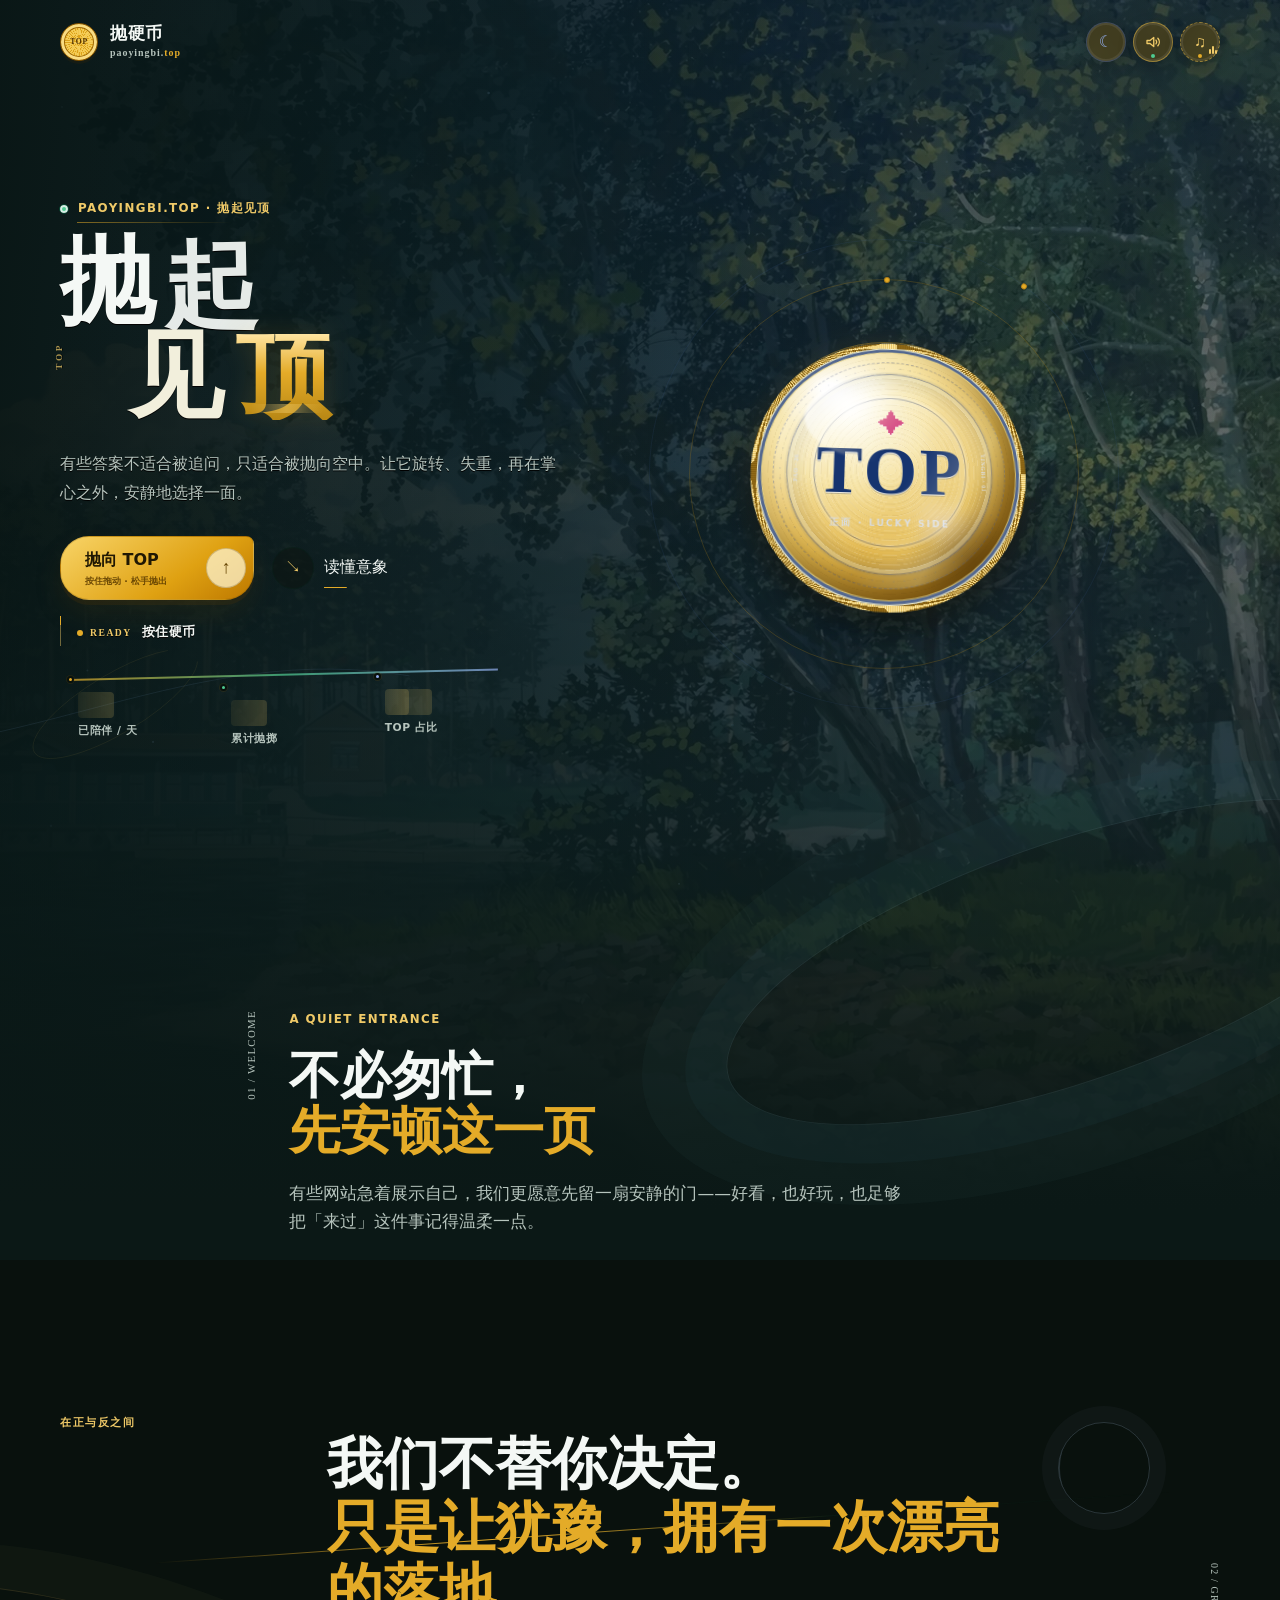
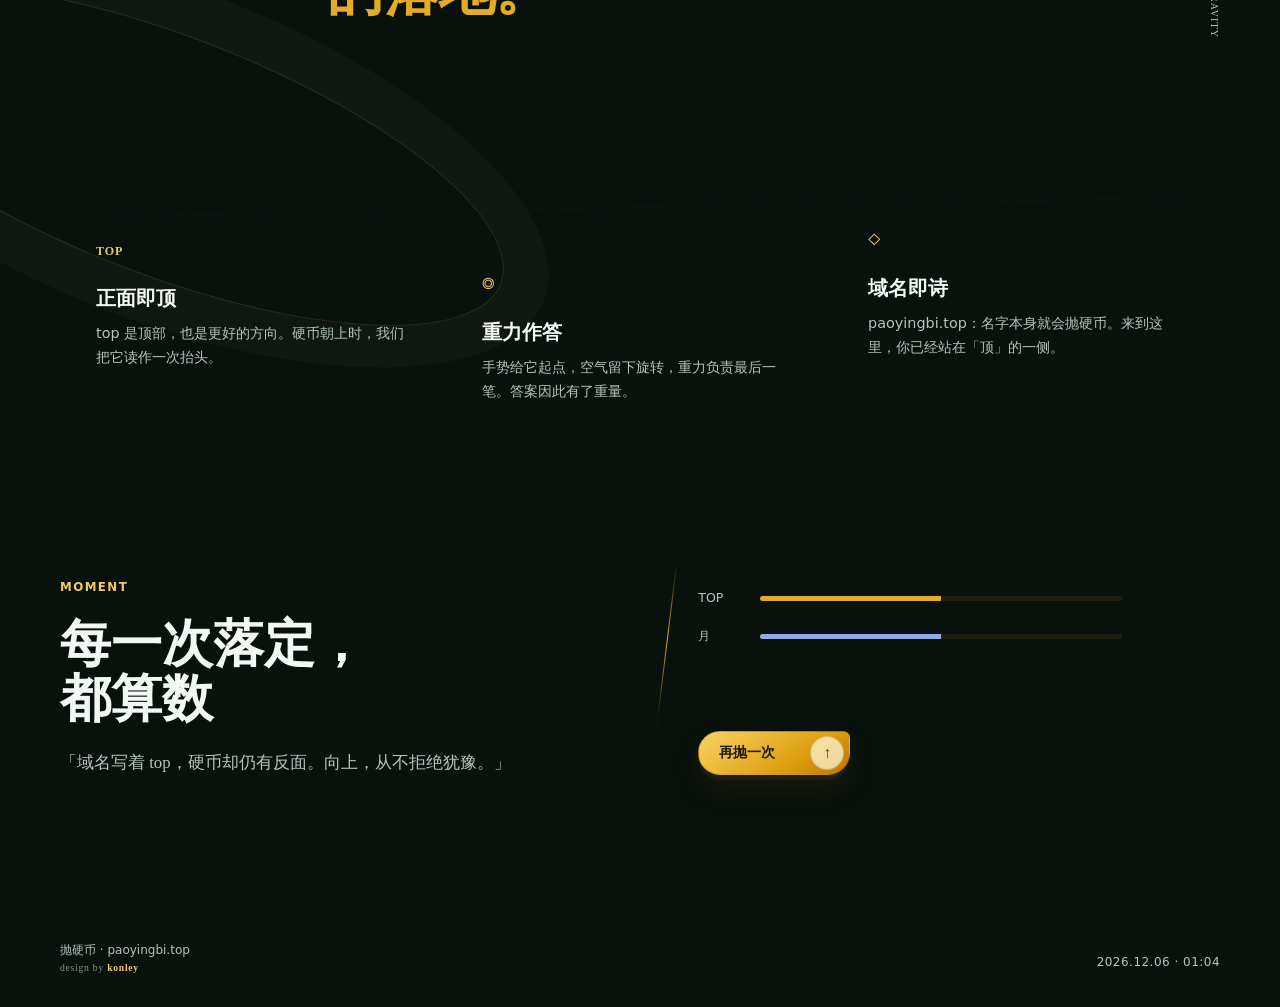
==== commit 6a6a18d8: "Free coin flight with elegant homecoming" ====
--- a/index.html
+++ b/index.html
@@ -12,7 +12,7 @@
   <link rel="apple-touch-icon" href="/icons/apple-touch-icon.png?v=20260809j">
   <link rel="manifest" href="/site.webmanifest">
   <title>抛硬币 · TOP | paoyingbi.top</title>
-  <link rel="stylesheet" href="/assets/style-art-fate.css">
+  <link rel="stylesheet" href="/assets/style-free-flight.css">
   <script>
     try {
       var themeMode = localStorage.getItem("pyb-theme-mode");
@@ -143,6 +143,6 @@
     <source src="/assets/audio/bgm.mp3" type="audio/mpeg">
   </audio>
   <script src="/assets/vendor/node_modules/matter-js/build/matter.min.js" defer></script>
-  <script src="/assets/app-art-fate.js" defer></script>
+  <script src="/assets/app-free-flight-v2.js" defer></script>
 </body>
 </html>
--- a/assets/style-free-flight.css
+++ b/assets/style-free-flight.css
@@ -0,0 +1,1014 @@
+/* Layout and visual skin, versioned by path to avoid stale edge caches. */
+:root {
+  --bg: #eef3f0;
+  --paper: #f8faf7;
+  --text: #121a17;
+  --muted: #4d5b55;
+  --line: rgba(21, 45, 36, .2);
+  --glass: rgba(248, 251, 248, .72);
+  --gold: #b98616;
+  --gold-dark: #684500;
+  --green: #2d8d65;
+  --blue: #425b95;
+  --shadow: 0 24px 70px rgba(25, 45, 37, .16);
+  --serif: Georgia, "Noto Serif SC", "Songti SC", STSong, serif;
+  --sans: system-ui, -apple-system, "Segoe UI", "Noto Sans SC", sans-serif;
+  color-scheme: light;
+}
+
+[data-theme="dark"] {
+  --bg: #0b100e;
+  --paper: #111916;
+  --text: #f1f5f2;
+  --muted: #a5b0ab;
+  --line: rgba(232, 241, 235, .16);
+  --glass: rgba(10, 17, 14, .72);
+  --gold: #e2b94d;
+  --gold-dark: #f1d77e;
+  --green: #54bd8d;
+  --blue: #8da5e2;
+  --shadow: 0 24px 70px rgba(0, 0, 0, .4);
+  color-scheme: dark;
+}
+
+*, *::before, *::after { box-sizing: border-box; }
+html { scroll-behavior: smooth; overflow-x: hidden; }
+body { margin: 0; min-width: 320px; min-height: 100vh; overflow-x: hidden; background: var(--bg); color: var(--text); font-family: var(--sans); line-height: 1.65; -webkit-font-smoothing: antialiased; }
+button, a { font: inherit; }
+button { -webkit-tap-highlight-color: transparent; }
+
+.scene { position: absolute; inset: 0 0 auto; height: calc(max(760px, 100svh) + 360px); overflow: hidden; background: var(--bg); pointer-events: none; }
+.scene img { position: absolute; inset: 0; width: 100%; height: 100%; display: block; object-fit: cover; object-position: center; opacity: 0; transform: scale(1.025); transition: opacity 1.8s ease, transform 2.4s ease, filter .72s ease; -webkit-mask-image: linear-gradient(180deg, #000 0 64%, rgba(0,0,0,.92) 80%, transparent 100%); mask-image: linear-gradient(180deg, #000 0 64%, rgba(0,0,0,.92) 80%, transparent 100%); }
+.scene img.active { opacity: 1; transform: scale(1); }
+.scene img.incoming { z-index: 1; }
+.scene-wash { position: absolute; z-index: 2; inset: 0; background: linear-gradient(180deg, transparent 47%, rgba(238,243,240,.16) 68%, var(--bg) 100%), linear-gradient(90deg, rgba(244,249,247,.94), rgba(244,249,247,.72) 36%, rgba(238,246,242,.13) 70%); }
+[data-theme="dark"] .scene img { filter: brightness(.48) saturate(.75); }
+[data-theme="dark"] .scene-wash { background: linear-gradient(180deg, rgba(8,20,19,.02) 35%, rgba(10,28,29,.4) 61%, #0b1816 94%), linear-gradient(90deg, rgba(7,20,18,.94), rgba(8,27,27,.7) 40%, rgba(13,37,39,.22) 76%); }
+[data-theme="dark"] h1 { text-shadow: 0 1px 0 #000; }
+[data-theme="dark"] .lede { color: var(--muted); text-shadow: 0 1px 0 #000; }
+[data-theme="dark"] .stats small { color: var(--muted); }
+
+.topbar { position: absolute; z-index: 20; top: 0; left: 50%; width: min(1160px, calc(100% - 40px)); height: 84px; transform: translateX(-50%); display: flex; align-items: center; justify-content: space-between; border-bottom: 0; }
+.brand { display: flex; align-items: center; gap: 12px; color: var(--text); text-decoration: none; }
+.brand > span:last-child { display: grid; line-height: 1.05; }
+.brand strong { font: 700 1.05rem var(--serif); letter-spacing: .08em; color: var(--gold-dark); }
+.brand small { margin-top: 5px; font: .65rem Georgia, serif; letter-spacing: .1em; color: var(--muted); }
+.brand small b { color: var(--gold); }
+.brand-coin { width: 36px; aspect-ratio: 1; display: grid; place-items: center; border: 2px solid #fff3be; border-radius: 50%; background: linear-gradient(145deg, #fff6ca, #dba52d); box-shadow: inset 0 0 0 2px #9c6d0a, 0 4px 14px rgba(118,81,5,.2); color: #6f4a04; font: 700 .5rem Georgia, serif; letter-spacing: .08em; }
+.tools { display: flex; align-items: center; gap: 7px; padding: 0; }
+.tool { position: relative; width: 40px; height: 40px; display: grid; place-items: center; border: 1px solid rgba(25,48,39,.2); border-radius: 50%; background: rgba(248,251,248,.64); color: var(--muted); cursor: pointer; box-shadow: 0 5px 16px rgba(24,42,35,.08); backdrop-filter: blur(8px); transition: border-color .2s, background .2s, color .2s, box-shadow .2s, transform .2s; }
+[data-theme="dark"] .tool { border-color: rgba(232,241,235,.2); background: rgba(10,17,14,.58); }
+.tool:hover { border-color: var(--gold); color: var(--gold-dark); transform: translateY(-1px); }
+.tool[aria-pressed="true"] { border-color: rgba(185,134,22,.55); background: rgba(255,246,205,.78); color: var(--gold-dark); box-shadow: 0 5px 16px rgba(111,76,5,.14), inset 0 0 0 2px rgba(255,255,255,.42); }
+[data-theme="dark"] .tool[aria-pressed="true"] { border-color: rgba(226,185,77,.55); background: rgba(80,67,25,.72); box-shadow: 0 5px 16px rgba(0,0,0,.24), inset 0 0 0 2px rgba(255,255,255,.08); }
+.tool[aria-pressed="true"]::after { content: ""; position: absolute; left: 50%; bottom: 3px; width: 4px; height: 4px; border-radius: 50%; background: var(--gold); transform: translateX(-50%); }
+#theme-toggle { color: var(--gold-dark); }
+#theme-toggle::after { display: none; }
+#theme-toggle[aria-pressed="true"] { border-color: rgba(66,91,149,.5); color: var(--blue); }
+.tool .moon, [data-theme="dark"] .tool .sun { display: none; }
+[data-theme="dark"] .tool .moon { display: inline; }
+.tool.sound { grid-template-columns: 1fr; }
+.tool.sound svg { width: 18px; height: 18px; fill: none; stroke: currentColor; stroke-width: 1.8; stroke-linecap: round; stroke-linejoin: round; }
+.tool.sound i { position: absolute; left: 50%; top: 50%; width: 17px; height: 1px; border: 0; border-radius: 1px; background: currentColor; opacity: 0; transform: translate(-50%,-50%) rotate(-48deg); }
+.tool.sound[aria-pressed="false"] i { opacity: .8; }
+.tool.sound[aria-pressed="true"]::after { background: var(--green); }
+
+main { position: relative; z-index: 2; width: min(1160px, calc(100% - 40px)); margin: 0 auto; }
+.hero { min-height: max(760px, 100svh); display: grid; grid-template-columns: minmax(0,.96fr) minmax(0,1.04fr); align-items: center; gap: 0; padding: 112px 0 64px; }
+.hero-copy { position: relative; z-index: 4; max-width: 560px; }
+.eyebrow { margin: 0 0 18px; color: var(--gold-dark); font-size: .76rem; font-weight: 700; letter-spacing: .12em; text-transform: uppercase; }
+.eyebrow i { display: inline-block; width: 8px; height: 8px; margin-right: 8px; border-radius: 50%; background: var(--green); box-shadow: 0 0 0 6px rgba(45,141,101,.12); }
+h1, h2, h3, p { margin-top: 0; }
+h1 { margin-bottom: 24px; font: 700 clamp(4rem, 7vw, 6.7rem)/.88 var(--serif); letter-spacing: 0; }
+h1 span { display: block; }
+h1 span + span { padding-left: .65em; }
+h1 b, h2 b { color: var(--gold); font-weight: inherit; }
+.lede { max-width: 500px; margin-bottom: 28px; color: var(--muted); font-size: 1rem; text-shadow: 0 1px rgba(255,255,255,.72), 0 0 14px rgba(244,249,247,.48); }
+.lede strong { color: var(--gold-dark); }
+.actions { display: flex; align-items: center; gap: 18px; margin-bottom: 20px; }
+.primary, .secondary { position: relative; min-height: 52px; display: inline-flex; align-items: center; justify-content: center; text-decoration: none; cursor: pointer; transition: color .2s, transform .2s, filter .2s; }
+.primary { min-width: 194px; padding: 10px 58px 10px 24px; flex-direction: column; align-items: flex-start; overflow: hidden; border: 0; border-radius: 29px 8px 29px 29px; color: #201803; background: linear-gradient(135deg, #ffe9a0, #e6b532 68%, #c38c11); box-shadow: 0 13px 30px rgba(168,117,11,.25); font-weight: 700; }
+.primary::before { content: ""; position: absolute; inset: 0; background: linear-gradient(105deg, transparent 10%, rgba(255,255,255,.42) 46%, transparent 64%); transform: translateX(-85%); transition: transform .45s ease; }
+.primary::after { content: "↑"; position: absolute; z-index: 2; right: 7px; top: 50%; width: 40px; height: 40px; display: grid; place-items: center; border: 1px solid rgba(90,61,4,.24); border-radius: 50%; background: rgba(255,249,216,.72); color: #664504; font: 700 1.15rem/1 Georgia, serif; transform: translateY(-50%); transition: transform .25s, background .25s; }
+.primary > * { position: relative; z-index: 1; }
+.primary small { font-size: .58rem; font-weight: 500; opacity: .65; }
+.primary:hover { filter: brightness(1.03); transform: translateY(-2px) rotate(-.4deg); }
+.primary:hover::before { transform: translateX(75%); }
+.primary:hover::after { background: #fff7ce; transform: translateY(-54%) rotate(8deg); }
+.primary:disabled { opacity: .58; cursor: wait; transform: none; }
+.primary:disabled::before { display: none; }
+.secondary { gap: 10px; padding: 0 4px 0 0; border: 0; background: transparent; color: var(--text); }
+.secondary::before { content: "↘"; width: 42px; height: 42px; display: grid; place-items: center; border: 1px solid var(--line); border-radius: 50%; background: rgba(248,251,248,.5); color: var(--gold-dark); font: 1rem Georgia, serif; transition: border-color .2s, transform .2s; }
+[data-theme="dark"] .secondary::before { background: rgba(12,20,16,.52); }
+.secondary::after { content: ""; position: absolute; left: 52px; right: 3px; bottom: 6px; height: 1px; background: var(--gold); transform: scaleX(.35); transform-origin: left; transition: transform .25s; }
+.secondary:hover::before { border-color: var(--gold); transform: translate(2px,2px) rotate(8deg); }
+.secondary:hover::after { transform: scaleX(1); }
+.stats { position: relative; max-width: 460px; display: flex; align-items: flex-start; padding: 9px 0 5px; border: 0; }
+.stats::before { content: ""; position: absolute; left: 9px; right: 22px; top: 13px; height: 1px; background: linear-gradient(90deg, var(--gold), rgba(45,141,101,.5), rgba(66,91,149,.35)); transform: rotate(-1.4deg); transform-origin: left; }
+.stats div { position: relative; z-index: 1; flex: 1; padding: 17px 12px 8px 18px; border: 0; }
+.stats div::before { content: ""; position: absolute; left: 7px; top: 1px; width: 7px; height: 7px; border: 2px solid var(--bg); border-radius: 50%; background: var(--gold); box-shadow: 0 0 0 1px rgba(121,82,6,.18); }
+.stats div:nth-child(2) { transform: translateY(8px); }
+.stats div:nth-child(2)::before { background: var(--green); }
+.stats div:nth-child(3) { transform: translateY(-3px); }
+.stats div:nth-child(3)::before { background: var(--blue); }
+.stats strong { display: block; font: 700 1.4rem Georgia, var(--serif); color: var(--gold-dark); font-variant-numeric: tabular-nums; }
+.stats small { display: block; margin-top: 2px; color: var(--muted); font-size: .67rem; letter-spacing: .05em; }
+
+.coin-stage { position: relative; left: -34px; min-height: 560px; display: grid; place-items: center; perspective: 1200px; isolation: isolate; }
+.orbit { position: absolute; left: 50%; top: 50%; border: 1px solid rgba(180,132,25,.25); border-radius: 50%; transform: translate(-50%,-50%); pointer-events: none; }
+.orbit::before { content: ""; position: absolute; left: 50%; top: -3px; width: 6px; height: 6px; border-radius: 50%; background: var(--gold); box-shadow: 0 0 12px var(--gold); }
+.orbit-a { width: 390px; height: 390px; }
+.orbit-b { width: 470px; height: 470px; border-color: rgba(64,91,149,.13); transform: translate(-50%,-50%) rotate(36deg); }
+.coin-control { width: 270px; height: 270px; padding: 0; border: 0; border-radius: 50%; background: transparent; cursor: pointer; perspective: 1000px; touch-action: pan-y; outline-offset: 12px; }
+.coin { position: relative; display: block; width: 100%; height: 100%; transform-style: preserve-3d; border-radius: 50%; will-change: transform; }
+.coin:not(.flipping):not(.settled):not(.dragging) { animation: float 4.8s ease-in-out infinite; }
+.coin-face { position: absolute; inset: 0; display: flex; flex-direction: column; align-items: center; justify-content: center; overflow: hidden; border: 8px solid transparent; border-radius: 50%; backface-visibility: hidden; -webkit-backface-visibility: hidden; background:
+    radial-gradient(circle at 28% 22%, rgba(255,255,255,.72), transparent 28%) padding-box,
+    radial-gradient(circle at 72% 78%, rgba(120,74,8,.22), transparent 34%) padding-box,
+    radial-gradient(circle at 33% 25%, #fffef2, #fce8aa 42%, #e4b94f 74%, #ae7911) padding-box,
+    repeating-conic-gradient(from 4deg, #e6d58b 0 .8deg, #bca66a .8deg 1.6deg, #f7edb8 1.6deg 2.2deg, #887042 2.2deg 3deg) border-box;
+  box-shadow: inset 0 0 0 2px #fff9d7, inset 0 0 0 6px #566ca4, inset 0 0 0 7px rgba(255,244,184,.8), inset -18px -22px 28px rgba(92,58,4,.2), 0 18px 28px rgba(34,43,38,.18), 0 0 0 1px rgba(255,255,255,.18); }
+.coin-face::before { content: ""; position: absolute; inset: 12%; border: 1px solid rgba(70,89,146,.28); border-radius: 50%; background:
+    repeating-radial-gradient(circle, transparent 0 6px, rgba(255,255,255,.11) 6px 7px),
+    radial-gradient(circle at 50% 50%, transparent 58%, rgba(66,87,142,.08) 72%, transparent 78%);
+  box-shadow: inset 0 0 0 4px rgba(255,249,215,.28), 0 0 0 2px rgba(70,89,146,.08); }
+.coin-face::after { content: ""; position: absolute; inset: 8%; border-radius: 50%; background: repeating-conic-gradient(from 0deg, transparent 0 4.5deg, rgba(66,87,142,.14) 4.5deg 5.4deg); -webkit-mask: radial-gradient(farthest-side, transparent calc(100% - 2px), #000 calc(100% - 1px)); mask: radial-gradient(farthest-side, transparent calc(100% - 2px), #000 calc(100% - 1px)); }
+.coin-tails {
+  background:
+    radial-gradient(circle at 28% 22%, rgba(255,255,255,.62), transparent 28%) padding-box,
+    radial-gradient(circle at 72% 78%, rgba(39,48,100,.28), transparent 34%) padding-box,
+    radial-gradient(circle at 33% 25%, #f7ffff, #cfe9e9 40%, #9caadc 72%, #5c629c) padding-box,
+    repeating-conic-gradient(from 4deg, #c5e3d9 0 .8deg, #8fbbb8 .8deg 1.6deg, #e8f6ed 1.6deg 2.2deg, #668799 2.2deg 3deg) border-box;
+  box-shadow: inset 0 0 0 2px #f4ffff, inset 0 0 0 6px #485993, inset 0 0 0 7px rgba(215,240,235,.82), inset -18px -22px 28px rgba(39,48,100,.24), 0 18px 28px rgba(34,43,38,.16);
+}
+.coin-rim { position: absolute; inset: 15px; border: 1px dashed rgba(57,72,123,.4); border-radius: 50%; }
+.coin-lathe { position: absolute; inset: 21%; border: 1px solid rgba(66,87,142,.24); border-radius: 50%; box-shadow: 0 0 0 3px rgba(255,255,255,.14), inset 0 0 16px rgba(255,255,255,.22); }
+.coin-sheen {
+  position: absolute; z-index: 4; inset: 6%; border-radius: 50%; pointer-events: none;
+  background:
+    radial-gradient(ellipse 42% 28% at 28% 22%, rgba(255,255,255,.92) 0%, rgba(255,255,255,.35) 28%, transparent 58%),
+    radial-gradient(ellipse 34% 22% at 72% 68%, rgba(255,248,210,.28) 0%, transparent 55%),
+    linear-gradient(122deg, rgba(255,255,255,.72) 0%, rgba(255,255,255,.18) 18%, transparent 34%, transparent 58%, rgba(255,255,255,.22) 76%, transparent 92%),
+    linear-gradient(210deg, transparent 40%, rgba(80,55,10,.12) 62%, transparent 78%);
+  mix-blend-mode: soft-light;
+  opacity: .88;
+  animation: coinSheen 6.4s ease-in-out infinite;
+}
+.coin-sheen::before, .coin-sheen::after { content: ""; position: absolute; border-radius: 50%; pointer-events: none; }
+.coin-sheen::before {
+  inset: 8% 18% auto 12%; height: 38%;
+  background: linear-gradient(105deg, rgba(255,255,255,.95) 0%, rgba(255,255,255,.35) 22%, transparent 48%);
+  filter: blur(1.2px);
+  opacity: .75;
+  mix-blend-mode: screen;
+}
+.coin-sheen::after {
+  right: 14%; bottom: 16%; width: 28%; height: 22%;
+  background: radial-gradient(circle, rgba(255,236,170,.45) 0%, transparent 70%);
+  filter: blur(2px);
+  opacity: .55;
+}
+.coin-code { position: absolute; z-index: 3; top: 50%; color: rgba(63,80,133,.62); font: 700 .36rem Georgia, serif; letter-spacing: .12em; writing-mode: vertical-rl; opacity: .88; }
+.coin-code.code-left { left: 13%; transform: translateY(-50%) rotate(180deg); }
+.coin-code.code-right { right: 13%; transform: translateY(-50%); }
+.coin-face strong { z-index: 2; font: 700 4.2rem/.9 Georgia, var(--serif); letter-spacing: .04em; color: #3d568f; text-shadow: 0 1px 0 rgba(255,255,255,.9), 0 4px 14px rgba(48,69,126,.22); }
+.coin-tails strong { font-family: var(--serif); color: #465d97; }
+.coin-face small { z-index: 2; margin-top: 14px; color: #4d6498; font-size: .55rem; font-weight: 700; letter-spacing: .23em; }
+.spark, .moon-mark { z-index: 2; margin-bottom: 3px; color: #eb91b7; font: normal 1.7rem/1 var(--serif); text-shadow: 0 0 12px rgba(235,145,183,.55), 0 0 24px rgba(255,214,120,.25); }
+.moon-mark { color: #536ba8; font-size: 2.2rem; text-shadow: 0 0 12px rgba(96,172,194,.45), 0 0 22px rgba(120,150,220,.2); }
+[data-theme="dark"] .coin-face { box-shadow: inset 0 0 0 2px #fff9d7, inset 0 0 0 7px #566ca4, inset 0 0 0 10px #fff4b8, inset -18px -22px 28px rgba(92,58,4,.28), 0 18px 34px rgba(0,0,0,.42), 0 0 28px rgba(255,214,91,.16); }
+[data-theme="dark"] .coin-tails { box-shadow: inset 0 0 0 2px #f4ffff, inset 0 0 0 7px #485993, inset 0 0 0 10px #d7f0eb, inset -18px -22px 28px rgba(39,48,100,.3), 0 18px 34px rgba(0,0,0,.42), 0 0 28px rgba(120,180,220,.14); }
+[data-theme="dark"] .coin-face strong { color: #d7e2ff; text-shadow: 0 1px 0 rgba(20,28,48,.8), 0 0 18px rgba(150,180,255,.28); }
+[data-theme="dark"] .coin-tails strong { color: #e8f4ff; }
+[data-theme="dark"] .coin-face small, [data-theme="dark"] .coin-code { color: rgba(210,224,255,.78); }
+@keyframes coinSheen {
+  0%,100% { transform: rotate(-4deg) translate3d(-1%,.5%,0); opacity: .72; }
+  50% { transform: rotate(10deg) translate3d(2.5%,-1.5%,0); opacity: 1; }
+}
+[data-theme="dark"] .coin-sheen {
+  mix-blend-mode: screen;
+  opacity: .95;
+  background:
+    radial-gradient(ellipse 44% 30% at 30% 20%, rgba(255,252,230,.95) 0%, rgba(255,230,150,.28) 30%, transparent 60%),
+    radial-gradient(ellipse 30% 20% at 70% 70%, rgba(180,210,255,.2) 0%, transparent 60%),
+    linear-gradient(118deg, rgba(255,255,255,.78) 0%, rgba(255,255,255,.2) 16%, transparent 32%, transparent 56%, rgba(255,240,180,.28) 74%, transparent 90%),
+    linear-gradient(205deg, transparent 42%, rgba(0,0,0,.22) 66%, transparent 82%);
+}
+[data-theme="dark"] .coin-sheen::before {
+  background: linear-gradient(105deg, rgba(255,255,255,.98) 0%, rgba(255,236,170,.4) 24%, transparent 52%);
+  opacity: .85;
+}
+[data-theme="dark"] .coin-sheen::after {
+  background: radial-gradient(circle, rgba(140,180,255,.35) 0%, transparent 70%);
+  opacity: .5;
+}
+.coin-aura { position: absolute; left: 50%; top: 50%; width: 288px; aspect-ratio: 1; border-radius: 50%; pointer-events: none; opacity: 0; transform: translate(-50%,-50%); }
+.coin-aura::before, .coin-aura::after { content: ""; position: absolute; inset: 4%; border: 1px solid rgba(185,134,22,.18); border-radius: inherit; box-shadow: 0 0 32px rgba(226,177,48,.1), inset 0 0 25px rgba(255,243,177,.08); }
+.coin-aura::after { inset: 14%; border-color: rgba(66,91,149,.14); }
+.coin-aura i { position: absolute; width: 4px; height: 4px; border-radius: 50%; background: #e5b132; box-shadow: 0 0 11px rgba(226,177,48,.8); }
+.coin-aura i:nth-child(1) { left: 12%; top: 63%; }
+.coin-aura i:nth-child(2) { right: 14%; top: 22%; width: 3px; height: 3px; background: #6fa8ba; box-shadow: 0 0 10px rgba(96,172,194,.72); }
+.coin-aura i:nth-child(3) { left: 64%; bottom: 12%; width: 2px; height: 2px; background: #e58eb3; box-shadow: 0 0 9px rgba(235,145,183,.7); }
+.coin-stage:not(.airborne):not(.aiming) .coin-aura { opacity: 1; animation: auraBreathe 5.6s ease-in-out infinite; }
+.coin-stage:not(.airborne):not(.aiming) .coin-aura::before { animation: auraRing 9s linear infinite; }
+.coin-stage:not(.airborne):not(.aiming) .coin-aura::after { animation: auraRing 13s linear infinite reverse; }
+.coin-stage:not(.airborne):not(.aiming) .coin-aura i:nth-child(1) { animation: moteFloatA 5.4s ease-in-out infinite; }
+.coin-stage:not(.airborne):not(.aiming) .coin-aura i:nth-child(2) { animation: moteFloatB 6.8s ease-in-out infinite; }
+.coin-stage:not(.airborne):not(.aiming) .coin-aura i:nth-child(3) { animation: moteFloatC 4.7s ease-in-out infinite; }
+[data-theme="dark"] .coin-aura::before, [data-theme="dark"] .coin-aura::after { border-color: rgba(226,185,77,.28); box-shadow: 0 0 40px rgba(226,185,77,.17), inset 0 0 30px rgba(77,101,164,.12); }
+@keyframes auraBreathe { 0%,100% { opacity: .4; scale: .97; } 50% { opacity: .88; scale: 1.035; } }
+@keyframes auraRing { from { rotate: 0deg; } to { rotate: 360deg; } }
+@keyframes moteFloatA { 0%,100% { translate: 0 0; opacity: .3; } 50% { translate: 10px -16px; opacity: 1; } }
+@keyframes moteFloatB { 0%,100% { translate: 0 0; opacity: .35; } 50% { translate: -14px 13px; opacity: .95; } }
+@keyframes moteFloatC { 0%,100% { translate: 0 0; opacity: .25; } 50% { translate: 13px 8px; opacity: .9; } }
+.coin-shadow { position: absolute; left: 50%; top: calc(50% + 160px); width: 145px; height: 22px; border-radius: 50%; background: rgba(28,37,33,.2); filter: blur(11px); transform: translateX(-50%); }
+.coin-status { position: relative; width: min(510px, 100%); min-height: 27px; margin: -4px 0 20px; padding: 2px 0 2px 16px; border: 0; border-left: 1px solid rgba(112,71,0,.3); border-radius: 0; background: transparent; color: #604100; text-align: left; text-shadow: 0 1px 0 rgba(255,255,255,.84); box-shadow: none; }
+.coin-status::after { content: ""; position: absolute; left: -1px; top: 0; width: 1px; height: 9px; background: var(--gold); transform-origin: top; }
+.coin-status > span { display: inline-block; margin: 0 10px 0 0; color: var(--gold-dark); font: 800 .6rem/1 Georgia, serif; letter-spacing: .16em; vertical-align: baseline; }
+.coin-status > span::before { content: ""; display: inline-block; width: 6px; height: 6px; margin: 0 7px 1px 0; border-radius: 50%; background: var(--gold); vertical-align: middle; }
+.coin-status strong { display: inline; color: var(--text); font: 800 .82rem/1.25 var(--serif); letter-spacing: .04em; }
+.coin-status em { display: block; max-width: 465px; max-height: 0; margin: 0; overflow: hidden; color: var(--muted); font: 600 .91rem/1.6 var(--serif); font-style: normal; letter-spacing: .01em; opacity: 0; transform: translateY(-5px); }
+.coin-status.is-result { min-height: 68px; margin-top: 2px; padding: 6px 0 8px 16px; border-left: 2px solid var(--gold); }
+.coin-status.is-result::after { height: 100%; animation: fateStroke .72s cubic-bezier(.22,.8,.25,1) both; }
+.coin-status.is-result strong { color: var(--gold-dark); font-size: 1.16rem; }
+.coin-status.is-result em { max-height: 70px; margin-top: 7px; opacity: 1; transform: translateY(0); transition: max-height .65s ease, margin .4s ease, opacity .42s ease .16s, transform .5s cubic-bezier(.22,.8,.25,1) .12s; }
+.coin-status[data-side="tails"] { border-left-color: rgba(49,84,155,.58); }
+.coin-status[data-side="tails"] > span, .coin-status[data-side="tails"].is-result strong { color: var(--blue); }
+.coin-status[data-side="tails"] > span::before { background: var(--blue); }
+[data-theme="dark"] .coin-status { border-left-color: rgba(240,202,104,.45); background: transparent; color: #f0ca68; text-shadow: 0 1px 0 #000; box-shadow: none; }
+[data-theme="dark"] .coin-status strong { color: #f4f8f5; }
+[data-theme="dark"] .coin-status em { color: #b6c4bd; }
+@keyframes fateStroke { from { transform: scaleY(.08); opacity: 0; } to { transform: scaleY(1); opacity: 1; } }
+@keyframes resultArrival { 0% { opacity: 0; transform: translateX(-10px); } 100% { opacity: 1; transform: translateX(0); } }
+.coin-status.show-result { animation: resultArrival .52s cubic-bezier(.18,.78,.25,1) both; }
+.result { position: absolute; width: 1px; height: 1px; padding: 0; margin: -1px; overflow: hidden; border: 0; clip: rect(0 0 0 0); clip-path: inset(50%); white-space: nowrap; }
+.result.show { opacity: 0; }
+@keyframes float { 0%,100% { transform: translateY(0) rotateX(7deg) rotateY(0); } 50% { transform: translateY(-10px) rotateX(9deg) rotateY(7deg); } }
+
+.about, .ledger { margin: 110px 0; display: grid; grid-template-columns: .4fr 1.4fr .7fr; gap: 32px; align-items: center; }
+.about { grid-template-columns: .35fr 1.65fr; }
+.section-number { align-self: start; justify-self: end; padding-top: 10px; color: var(--muted); font: .68rem Georgia, serif; letter-spacing: .12em; writing-mode: vertical-rl; transform: rotate(180deg); }
+.about-copy h2, .ledger h2 { margin-bottom: 22px; font: 700 clamp(2.25rem, 4vw, 4.4rem)/1.08 var(--serif); letter-spacing: 0; }
+.about-copy > p:last-child { max-width: 620px; color: var(--muted); font-size: 1.05rem; }
+.seal { justify-self: end; width: 180px; aspect-ratio: 1; display: grid; place-content: center; text-align: center; border: 1px solid var(--line); border-radius: 50%; box-shadow: inset 0 0 0 9px var(--bg), inset 0 0 0 10px var(--line); transform: translateX(-18px) rotate(6deg); }
+.seal strong { font: 700 2.4rem Georgia, serif; color: var(--gold-dark); }
+.seal span { font-size: .52rem; letter-spacing: .24em; color: var(--muted); }
+.interlude { position: relative; min-height: 330px; display: grid; grid-template-columns: .55fr 1.65fr .35fr; gap: 30px; align-items: center; margin: 60px 0 90px; padding: 54px 0; }
+.interlude::before { content: ""; position: absolute; left: 8%; right: 4%; top: 50%; height: 1px; background: linear-gradient(90deg, transparent, var(--gold), var(--line), transparent); transform: rotate(-4deg); }
+.interlude > span { position: relative; z-index: 1; align-self: start; color: var(--gold-dark); font: 700 .68rem Georgia, serif; letter-spacing: .14em; }
+.interlude blockquote { position: relative; z-index: 2; margin: 0; font: 700 clamp(2.25rem,4.4vw,4.8rem)/1.12 var(--serif); letter-spacing: 0; }
+.interlude blockquote b { color: var(--gold); font-weight: inherit; }
+.interlude > i { position: relative; z-index: 1; align-self: end; color: var(--muted); font: normal .62rem Georgia, serif; letter-spacing: .12em; writing-mode: vertical-rl; }
+.meaning { position: relative; display: grid; grid-template-columns: repeat(3, 1fr); gap: 34px; padding: 42px 18px 54px; border: 0; }
+.meaning::before { content: ""; position: absolute; left: 0; right: 0; top: 25px; height: 1px; background: linear-gradient(90deg, transparent, var(--line) 9%, var(--line) 91%, transparent); transform: rotate(-1deg); }
+.meaning article { position: relative; padding: 20px 18px 16px; border: 0; }
+.meaning article:nth-child(2) { transform: translateY(32px); }
+.meaning article:nth-child(3) { transform: translateY(-12px); }
+.meaning article > span { display: block; margin-bottom: 26px; color: var(--gold-dark); font: 700 .75rem Georgia, serif; letter-spacing: .08em; }
+.meaning h3 { margin-bottom: 10px; font: 700 1.25rem var(--serif); }
+.meaning p { margin-bottom: 0; color: var(--muted); font-size: .9rem; }
+.ledger { grid-template-columns: 1.08fr 1fr; gap: 0; }
+.ledger > div:first-child { position: relative; z-index: 2; }
+.ledger blockquote { margin: 0; max-width: 520px; color: var(--muted); font: 1.05rem/1.8 var(--serif); }
+.ledger-panel { position: relative; margin-left: -34px; padding: 36px 28px 30px 70px; border: 0; background: transparent; box-shadow: none; }
+.ledger-panel::before { content: ""; position: absolute; left: 34px; top: 10px; bottom: 10px; width: 1px; background: linear-gradient(transparent, var(--gold), var(--line), transparent); transform: rotate(7deg); }
+.bar-row { display: grid; grid-template-columns: 48px 1fr 56px; gap: 14px; align-items: center; margin-bottom: 18px; color: var(--muted); font-size: .78rem; }
+.bar-row > div { height: 5px; overflow: hidden; border-radius: 4px; background: rgba(185,134,22,.13); }
+.bar-row i { display: block; width: 50%; height: 100%; background: var(--gold); transition: width .5s; }
+.bar-row.tails i { background: var(--blue); }
+.bar-row strong { text-align: right; color: var(--text); font-variant-numeric: tabular-nums; }
+.history { min-height: 40px; display: flex; flex-wrap: wrap; gap: 7px; margin: 22px 0; }
+.history span { min-width: 34px; height: 30px; display: grid; place-items: center; padding: 0 9px; border: 1px solid var(--line); border-radius: 99px; color: var(--gold-dark); font: 700 .66rem Georgia, serif; }
+.history span.tails { color: var(--blue); }
+.primary.compact { min-width: 152px; min-height: 44px; padding: 9px 48px 9px 20px; flex-direction: row; justify-content: flex-start; border-radius: 24px 7px 24px 24px; font-size: .85rem; }
+.primary.compact::after { right: 5px; width: 34px; height: 34px; font-size: 1rem; }
+footer { position: relative; z-index: 2; width: min(1160px, calc(100% - 40px)); margin: 0 auto; padding: 26px 0 34px; display: flex; align-items: flex-end; justify-content: space-between; border-top: 1px solid var(--line); color: var(--muted); font-size: .75rem; }
+.footer-brand { display: grid; line-height: 1.4; }
+.footer-brand small { margin-top: 3px; color: color-mix(in srgb, var(--muted) 72%, transparent); font: .6rem Georgia, serif; letter-spacing: .08em; }
+.footer-brand small b { color: var(--gold-dark); font-weight: 700; }
+#clock { text-align: right; font-variant-numeric: tabular-nums; letter-spacing: .04em; }
+.toast { position: fixed; z-index: 50; left: 50%; bottom: max(22px, env(safe-area-inset-bottom)); max-width: calc(100% - 32px); padding: 10px 18px; border: 1px solid rgba(255,255,255,.16); border-radius: 99px; background: rgba(18,25,22,.92); color: #fff7d9; opacity: 0; pointer-events: none; transform: translate(-50%,12px); transition: .25s; text-align: center; font-size: .84rem; }
+.toast.show { opacity: 1; transform: translate(-50%,0); }
+
+.celebration { --burst-x: 50vw; --burst-y: 45vh; position: fixed; z-index: 35; inset: 0; overflow: hidden; opacity: 0; pointer-events: none; }
+.celebration::before { content: ""; position: absolute; inset: 0; background: repeating-conic-gradient(from 0deg at var(--burst-x) var(--burst-y), rgba(226,177,48,.2) 0 1deg, transparent 1deg 10deg); -webkit-mask: radial-gradient(circle at var(--burst-x) var(--burst-y), transparent 0 8%, #000 14% 55%, transparent 72%); mask: radial-gradient(circle at var(--burst-x) var(--burst-y), transparent 0 8%, #000 14% 55%, transparent 72%); }
+.celebration > i { position: absolute; left: var(--burst-x); top: var(--burst-y); width: 120px; aspect-ratio: 1; border: 2px solid rgba(226,177,48,.7); border-radius: 50%; transform: translate(-50%,-50%) scale(.3); }
+.celebration > i:nth-child(2) { width: 220px; border-color: rgba(44,139,99,.55); }
+.celebration > i:nth-child(3) { width: 340px; border-color: rgba(66,91,149,.42); }
+.celebration > span { position: absolute; left: var(--burst-x); top: var(--burst-y); color: rgba(226,177,48,.24); font: 700 min(34vw,20rem)/1 Georgia, serif; transform: translate(-50%,-50%) scale(.4); }
+.celebration.tails::before { background: repeating-conic-gradient(from 0deg at var(--burst-x) var(--burst-y), rgba(96,172,194,.2) 0 1deg, transparent 1deg 10deg); }
+.celebration.tails > i { border-color: rgba(96,172,194,.72); }
+.celebration.tails > span { color: rgba(91,107,168,.24); }
+.celebration.show { animation: celebrationFade 1.55s ease-out both; }
+.celebration.show::before { animation: celebrationRays 1.45s ease-out both; }
+.celebration.show > i { animation: celebrationRing 1.25s cubic-bezier(.16,.74,.26,1) both; }
+.celebration.show > i:nth-child(2) { animation-delay: .08s; }
+.celebration.show > i:nth-child(3) { animation-delay: .16s; }
+.celebration.show > span { animation: celebrationMark 1.2s ease-out both; }
+@keyframes celebrationFade { 0% { opacity: 0; } 12%,62% { opacity: 1; } 100% { opacity: 0; } }
+@keyframes celebrationRays { from { opacity: 0; transform: rotate(-8deg) scale(.82); } 30% { opacity: 1; } to { opacity: 0; transform: rotate(8deg) scale(1.08); } }
+@keyframes celebrationRing { 0% { opacity: 0; transform: translate(-50%,-50%) scale(.25); } 24% { opacity: 1; } 100% { opacity: 0; transform: translate(-50%,-50%) scale(3.1); } }
+@keyframes celebrationMark { 0% { opacity: 0; transform: translate(-50%,-50%) scale(.35) rotate(-12deg); } 32% { opacity: 1; } 100% { opacity: 0; transform: translate(-50%,-50%) scale(1.15) rotate(8deg); } }
+
+@media (max-width: 840px) {
+  .scene { height: 1180px; }
+  .scene img { object-position: 58% center; }
+  .scene-wash {
+    background:
+      linear-gradient(180deg, rgba(248,251,249,.42) 0%, rgba(248,251,249,.28) 42%, rgba(242,248,245,.55) 78%, var(--bg) 100%),
+      linear-gradient(90deg, rgba(248,251,249,.62) 0%, rgba(248,251,249,.38) 48%, rgba(248,251,249,.12) 78%, transparent 100%);
+  }
+  [data-theme="dark"] .scene-wash {
+    background:
+      linear-gradient(180deg, rgba(7,16,14,.48) 0%, rgba(7,16,14,.34) 42%, rgba(6,11,9,.72) 78%, var(--bg) 100%),
+      linear-gradient(90deg, rgba(7,20,18,.58) 0%, rgba(8,27,27,.32) 52%, rgba(8,27,27,.1) 82%, transparent 100%);
+  }
+  .hero { min-height: min(100svh, 980px); grid-template-columns: 1fr; gap: 8px; padding: 78px 0 40px; align-content: start; }
+  .about { grid-template-columns: .4fr 1.6fr; }
+  .seal { display: none; }
+  .meaning { grid-template-columns: 1fr; gap: 0; padding: 22px 0 14px; }
+  .meaning::before { display: none; }
+  .meaning article { max-width: 620px; padding: 24px 18px; border: 0; transform: none; }
+  .meaning article:nth-child(2) { margin-left: 36px; transform: none; }
+  .meaning article:nth-child(3) { margin-left: 12px; transform: none; }
+  .ledger { grid-template-columns: 1fr; }
+  .ledger-panel { margin: 14px 0 0; padding: 34px 24px 26px 58px; }
+  .ledger-panel::before { left: 24px; }
+  .interlude { grid-template-columns: .25fr 1.75fr; min-height: 290px; }
+  .interlude > i { display: none; }
+}
+
+@media (max-width: 520px) {
+  .topbar, main, footer { width: calc(100% - 28px); }
+  .topbar { height: 64px; }
+  .brand-coin { width: 34px; }
+  .brand strong { font-size: .98rem; }
+  .brand small { font-size: .6rem; }
+  .tools { gap: 6px; }
+  .tool { width: 36px; height: 36px; background: rgba(249,252,249,.9); box-shadow: 0 2px 0 rgba(24,42,35,.1); backdrop-filter: none; }
+  [data-theme="dark"] .tool { background: rgba(8,14,11,.7); }
+  .scene { position: absolute; height: 1080px; contain: paint; }
+  .scene img { object-position: 62% 38%; filter: none; }
+  [data-theme="dark"] .scene img { filter: brightness(.52) saturate(.8); }
+  .scene-wash {
+    background:
+      linear-gradient(180deg, rgba(248,251,249,.5) 0%, rgba(248,251,249,.36) 38%, rgba(237,243,239,.58) 78%, var(--bg) 100%),
+      linear-gradient(90deg, rgba(248,251,249,.68) 0%, rgba(248,251,249,.42) 52%, rgba(248,251,249,.14) 82%, transparent 100%);
+  }
+  [data-theme="dark"] .scene-wash {
+    background:
+      linear-gradient(180deg, rgba(7,16,14,.52) 0%, rgba(7,16,14,.38) 40%, rgba(9,17,13,.7) 80%, var(--bg) 100%),
+      linear-gradient(90deg, rgba(7,20,18,.62) 0%, rgba(8,27,27,.34) 54%, rgba(8,27,27,.12) 84%, transparent 100%);
+  }
+  .hero {
+    min-height: 100svh;
+    padding: 62px 0 28px;
+    gap: 0;
+    align-content: start;
+    grid-template-rows: auto minmax(0, 1fr);
+  }
+  .hero-copy { order: 0; max-width: 100%; }
+  .coin-stage {
+    order: 1;
+    min-height: 268px;
+    margin: 2px 0 0;
+    align-self: stretch;
+    place-items: center;
+  }
+  .coin-control { width: min(46vw, 176px); height: min(46vw, 176px); }
+  .orbit-a { width: min(58vw, 220px); height: min(58vw, 220px); }
+  .orbit-b { width: min(70vw, 268px); height: min(70vw, 268px); }
+  .coin-face { border-width: 6px; }
+  .coin-aura { width: min(54vw, 206px); }
+  .coin-face strong { font-size: 2.45rem; }
+  .coin-face small { margin-top: 8px; font-size: .42rem; letter-spacing: .16em; }
+  .coin-code { font-size: .26rem; }
+  .spark { font-size: 1.15rem; }
+  .moon-mark { font-size: 1.45rem; }
+  .coin-shadow { top: calc(50% + 98px); width: 96px; height: 14px; }
+
+  .coin-status { width: 100%; min-height: 24px; margin: 0 0 12px; padding-left: 12px; }
+  .coin-status.is-result { min-height: 58px; margin-top: 0; top: auto; }
+  .coin-status > span { font-size: .52rem; }
+  .coin-status strong { font-size: .76rem; }
+  .coin-status.is-result strong { font-size: .98rem; }
+  .coin-status em { font-size: .78rem; line-height: 1.45; }
+  .result { bottom: 45px; font-size: .78rem; }
+  .brand small { display: none; }
+  .brand strong { font-size: 1.05rem; letter-spacing: .06em; }
+  .brand > span:last-child { line-height: 1; }
+  .eyebrow { margin-bottom: 14px; font-size: .62rem; letter-spacing: .18em; text-shadow: 0 1px 0 rgba(255,255,255,.9), 0 0 18px rgba(248,251,249,.7); }
+  h1 {
+    margin-bottom: 18px;
+    font-size: clamp(2.85rem, 13vw, 3.85rem);
+    line-height: 1.08;
+    letter-spacing: .02em;
+    text-shadow: 0 1px 0 rgba(255,255,255,.92), 0 0 22px rgba(248,251,249,.55);
+  }
+  h1 span { display: block; margin: 0; }
+  h1 span + span { padding-left: .55em; margin-top: .14em; }
+  .lede { display: none; }
+  .coin-status, .stats small, .stats strong { text-shadow: 0 1px 0 rgba(255,255,255,.88); }
+  [data-theme="dark"] .eyebrow, [data-theme="dark"] h1 { text-shadow: 0 1px 0 #000, 0 0 18px rgba(0,0,0,.45); }
+  [data-theme="dark"] .coin-status, [data-theme="dark"] .stats small, [data-theme="dark"] .stats strong { text-shadow: 0 1px 0 #000; }
+  .actions { gap: 10px; margin-bottom: 10px; flex-wrap: wrap; }
+  .primary { min-width: 158px; min-height: 46px; padding: 8px 48px 8px 18px; }
+  .primary::after { width: 34px; height: 34px; font-size: 1rem; }
+  .primary small { font-size: .52rem; }
+  .secondary { min-height: 44px; padding: 0; font-size: .82rem; }
+  .secondary::before { width: 34px; height: 34px; }
+  .secondary::after { left: 44px; }
+  .stats { max-width: 100%; padding: 4px 0 0; }
+  .stats::before { left: 5px; right: 12px; top: 10px; }
+  .stats div { padding: 12px 4px 4px 12px; }
+  .stats div::before { left: 2px; width: 6px; height: 6px; }
+  .stats div:nth-child(2) { transform: translateY(4px); }
+  .stats div:nth-child(3) { transform: translateY(-2px); }
+  .stats strong { font-size: 1.05rem; }
+  .stats small { font-size: .54rem; }
+  .about, .ledger { margin: 76px 0; gap: 20px; }
+  .about { grid-template-columns: 1fr; }
+  .section-number { justify-self: start; padding: 0; writing-mode: horizontal-tb; transform: none; }
+  .about-copy h2, .ledger h2 { font-size: 2.4rem; }
+  .meaning article { padding: 24px 8px; }
+  .meaning article:nth-child(2) { margin-left: 24px; }
+  .meaning article:nth-child(3) { margin-left: 8px; }
+  .ledger-panel { padding: 28px 6px 18px 32px; }
+  .ledger-panel::before { left: 12px; }
+  footer { gap: 12px; }
+  .interlude { grid-template-columns: 1fr; gap: 18px; min-height: 340px; margin: 26px 0 70px; padding: 48px 0; align-content: center; }
+  .interlude::before { left: -12%; right: -8%; transform: rotate(-7deg); }
+  .interlude blockquote { font-size: 2.45rem; }
+  .toast { bottom: max(116px, calc(env(safe-area-inset-bottom) + 96px)); }
+}
+
+@media (prefers-reduced-motion: reduce) {
+  html { scroll-behavior: auto; }
+  *, *::before, *::after { animation-duration: .01ms !important; animation-iteration-count: 1 !important; transition-duration: .01ms !important; }
+}
+
+/* Physics game layer */
+.fx-canvas { position: fixed; inset: 0; z-index: 12; width: 100%; height: 100%; pointer-events: none; }
+#bgm { display: none; }
+
+.tool.music { display: grid; place-items: center; padding: 0; }
+.tool.music > span { font: 1rem Georgia, serif; }
+.tool.music i { position: absolute; bottom: 7px; width: 2px; height: 5px; border-radius: 2px; background: currentColor; animation: equalizer .72s ease-in-out infinite alternate; }
+.tool.music i:nth-of-type(1) { right: 8px; }
+.tool.music i:nth-of-type(2) { right: 5px; height: 8px; animation-delay: -.3s; }
+.tool.music i:nth-of-type(3) { right: 2px; height: 4px; animation-delay: -.5s; }
+.tool.music[aria-pressed="false"] i { opacity: 0; animation-play-state: paused; }
+.tool.music.awaiting { border-style: dashed; }
+@keyframes equalizer { from { transform: scaleY(.35); } to { transform: scaleY(1); } }
+
+.coin-stage { overflow: visible; }
+.coin-control { cursor: grab; touch-action: none; transition: box-shadow .2s; transform-style: preserve-3d; perspective: 1000px; }
+.coin-control:active, .coin.dragging { cursor: grabbing; }
+.coin { transform-origin: 50% 50%; transform-style: preserve-3d; }
+.coin-face, .coin-edge, .coin-edge i { transform-style: preserve-3d; backface-visibility: hidden; -webkit-backface-visibility: hidden; }
+.coin-heads { transform: translateZ(12px); }
+.coin-tails { transform: rotateY(180deg) translateZ(12px); }
+.coin-edge { position: absolute; inset: 0; border-radius: 50%; pointer-events: none; backface-visibility: visible; -webkit-backface-visibility: visible; }
+.coin-edge i {
+  position: absolute;
+  inset: 5px;
+  border: 0;
+  border-radius: 50%;
+  background:
+    repeating-conic-gradient(from 0deg, rgba(255,247,193,.16) 0 .7deg, rgba(36,51,79,.13) .7deg 1.5deg, transparent 1.5deg 3deg),
+    repeating-radial-gradient(circle at 50% 50%, rgba(255,255,255,.12) 0 1px, transparent 1px 3px),
+    radial-gradient(circle at 30% 24%, #e8d78a 0 6%, #9a8242 42%, #4b5778 78%, #2d3754 100%);
+  box-shadow: inset 0 0 0 1px rgba(255,244,177,.22), inset 0 0 14px rgba(22,30,48,.44);
+  filter: saturate(.72) contrast(.95);
+  backface-visibility: visible;
+  -webkit-backface-visibility: visible;
+}
+.coin-edge i:nth-child(odd) { background:
+    repeating-conic-gradient(from 1deg, rgba(255,247,193,.13) 0 .6deg, rgba(34,47,71,.16) .6deg 1.4deg, transparent 1.4deg 3deg),
+    repeating-radial-gradient(circle at 50% 50%, rgba(255,255,255,.1) 0 1px, transparent 1px 3px),
+    radial-gradient(circle at 68% 30%, #bca861 0 8%, #65718c 49%, #36405e 100%);
+  filter: saturate(.6) brightness(.9);
+}
+.coin-edge i:nth-child(3), .coin-edge i:nth-child(6) { filter: saturate(.52) brightness(.78); }
+[data-theme="dark"] .coin-edge i { box-shadow: inset 0 0 0 1px rgba(255,244,177,.16), inset 0 0 16px rgba(0,0,0,.6), 0 0 6px rgba(104,126,180,.08); }
+.coin-edge i:nth-child(1) { transform: translateZ(-8px); }
+.coin-edge i:nth-child(2) { transform: translateZ(-5.75px); }
+.coin-edge i:nth-child(3) { transform: translateZ(-3.5px); }
+.coin-edge i:nth-child(4) { transform: translateZ(-1.25px); }
+.coin-edge i:nth-child(5) { transform: translateZ(1.25px); }
+.coin-edge i:nth-child(6) { transform: translateZ(3.5px); }
+.coin-edge i:nth-child(7) { transform: translateZ(5.75px); }
+.coin-edge i:nth-child(8) { transform: translateZ(8px); }
+
+.coin.flipping, .coin.dragging { animation: none; }
+.coin.flipping .coin-sheen { animation-duration: 1.2s; }
+/* never put filter on .coin — it flattens preserve-3d and kills the tails face */
+@media (prefers-reduced-motion: reduce) {
+  .coin-sheen { animation: none; }
+}
+.coin-stage.aiming .orbit-a { transform: translate(-50%,-50%) scale(1.05); border-color: rgba(185,134,22,.48); }
+.coin-stage.aiming .orbit-b { transform: translate(-50%,-50%) rotate(42deg) scale(1.04); border-color: rgba(66,91,149,.32); }
+.coin-stage.aiming .coin-control { box-shadow: 0 0 0 9px rgba(255,214,91,.08), 0 0 28px rgba(255,214,91,.22); }
+.coin-stage.airborne .orbit { opacity: .35; transform: translate(-50%,-50%) scale(1.12); transition: transform .5s, opacity .5s; }
+
+.coin-shadow { transition: opacity .08s linear, width .08s linear, transform .08s linear; will-change: transform, opacity, width; }
+.orbit { transition: transform .25s ease, border-color .25s ease, opacity .25s ease; }
+.primary:disabled { filter: saturate(.6); }
+
+@media (max-width: 520px) {
+  .brand { padding: 0; border: 0; background: transparent; box-shadow: none; }
+  .brand strong { color: var(--text); text-shadow: 0 1px 0 rgba(255,255,255,.72); }
+  .brand small { color: var(--muted); text-shadow: 0 1px 0 rgba(255,255,255,.68); }
+  [data-theme="dark"] .brand strong, [data-theme="dark"] .brand small { text-shadow: 0 1px 0 #000; }
+  .fx-canvas { position: absolute; height: 930px; contain: strict; }
+  .coin-edge i { border-width: 7px; }
+}
+
+@media (prefers-reduced-motion: reduce) {
+  .tool.music i { animation: none; }
+}
+
+.ambient-canvas { position: absolute; z-index: 1; inset: 0; width: 100%; height: 100%; pointer-events: none; }
+.scene-wash { z-index: 2; }
+.celebration { display: none; }
+
+/* A full-page atmosphere keeps the lower chapters from falling into a blank field. */
+body { background: var(--bg); }
+.ambient-canvas { position: fixed; z-index: 1; inset: 0; opacity: 1; }
+.scene { z-index: 0; }
+main::before, main::after {
+  content: "";
+  position: absolute;
+  z-index: -1;
+  width: min(58vw, 720px);
+  height: 240px;
+  border: 1px solid rgba(104,126,83,.12);
+  border-radius: 50%;
+  pointer-events: none;
+}
+main::before { right: -18%; top: 35%; transform: rotate(-19deg); box-shadow: 0 0 0 42px rgba(244,248,240,.13), 0 0 0 86px rgba(129,162,139,.035); }
+main::after { left: -22%; top: 68%; transform: rotate(21deg); border-color: rgba(187,130,25,.14); box-shadow: 0 0 0 46px rgba(222,186,90,.035); }
+[data-theme="dark"] main::before { border-color: rgba(112,157,168,.16); box-shadow: 0 0 0 42px rgba(39,71,75,.15), 0 0 0 86px rgba(65,102,97,.07); }
+[data-theme="dark"] main::after { border-color: rgba(226,186,93,.16); box-shadow: 0 0 0 46px rgba(91,105,66,.08); }
+.interlude::after {
+  content: "";
+  position: absolute;
+  right: 6%;
+  top: 18%;
+  width: 92px;
+  aspect-ratio: 1;
+  border: 1px solid rgba(187,130,25,.18);
+  border-radius: 50%;
+  box-shadow: inset 16px 0 0 -15px rgba(187,130,25,.12), 0 0 0 16px rgba(187,130,25,.025);
+}
+[data-theme="dark"] .interlude::after { border-color: rgba(181,204,240,.2); box-shadow: inset 16px 0 0 -15px rgba(181,204,240,.16), 0 0 0 16px rgba(181,204,240,.035); }
+
+html, body, .scene-wash, .tool, .coin-status, .ambient-canvas, main::before, main::after, .interlude::after { transition: background .72s ease, background-color .72s ease, color .55s ease, border-color .55s ease, box-shadow .72s ease, opacity .55s ease, filter .72s ease; }
+html.theme-shifting .scene img { transform: scale(1.045); }
+html.theme-shifting .ambient-canvas { opacity: .28; }
+html.theme-shifting main::before, html.theme-shifting main::after, html.theme-shifting .interlude::after { opacity: .35; }
+
+@keyframes pageDriftA { 0%,100% { transform: rotate(-19deg) translate3d(0,0,0); } 50% { transform: rotate(-16deg) translate3d(16px,-11px,0); } }
+@keyframes pageDriftB { 0%,100% { transform: rotate(21deg) translate3d(0,0,0); } 50% { transform: rotate(24deg) translate3d(-14px,12px,0); } }
+@keyframes moonBreath { 0%,100% { opacity: .6; transform: scale(.96); } 50% { opacity: 1; transform: scale(1.04); } }
+main::before { animation: pageDriftA 17s ease-in-out infinite; }
+main::after { animation: pageDriftB 21s ease-in-out infinite; }
+[data-theme="dark"] .interlude::after { animation: moonBreath 7.5s ease-in-out infinite; }
+
+.cursor-dot, .cursor-ring { display: none; }
+@media (pointer: fine) {
+  .cursor-enabled, .cursor-enabled a, .cursor-enabled button, .cursor-enabled input, .cursor-enabled select, .cursor-enabled label { cursor: none !important; }
+  .cursor-dot, .cursor-ring { position: fixed; z-index: 90; left: 0; top: 0; display: block; pointer-events: none; opacity: 0; transform: translate3d(-30px,-30px,0); transition: opacity .18s ease, width .24s ease, height .24s ease, border-color .24s ease, background .24s ease, border-radius .24s ease; }
+  .cursor-dot { width: 7px; height: 7px; margin: -3.5px 0 0 -3.5px; border: 1px solid rgba(255,255,255,.72); border-radius: 2px; background: #9e6d08; box-shadow: 0 1px 3px rgba(54,35,0,.22); }
+  .cursor-ring { width: 22px; height: 22px; margin: -11px 0 0 -11px; border: 1px solid rgba(112,71,0,.38); border-radius: 3px 11px 11px 11px; transform: translate3d(-30px,-30px,0) rotate(45deg); }
+  .cursor-visible .cursor-dot, .cursor-visible .cursor-ring { opacity: 1; }
+  .cursor-active .cursor-dot { width: 6px; height: 6px; margin: -3px 0 0 -3px; border-radius: 50%; background: var(--green); }
+  .cursor-active .cursor-ring { width: 31px; height: 31px; margin: -15.5px 0 0 -15.5px; border-color: var(--green); border-radius: 50%; background: rgba(8,123,82,.045); }
+  [data-theme="dark"] .cursor-ring { border-color: rgba(226,186,93,.7); }
+  [data-theme="dark"] .cursor-active .cursor-ring { border-color: #8fb6ee; background: rgba(126,162,230,.09); }
+}
+@media (max-width: 720px) {
+  main::before, main::after { width: 82vw; height: 160px; }
+  main::before { right: -44%; top: 38%; }
+  main::after { left: -45%; top: 70%; }
+  .interlude::after { right: 2%; width: 68px; }
+}
+
+@media (prefers-reduced-motion: reduce) {
+  main::before, main::after, [data-theme="dark"] .interlude::after { animation: none; }
+}
+
+/* Typography and color system: contrast comes from the composition, not glow. */
+:root {
+  --bg: #edf3ef;
+  --paper: #f8fbf8;
+  --text: #071a13;
+  --muted: #304c41;
+  --line: rgba(7,49,34,.22);
+  --glass: rgba(249,252,249,.86);
+  --gold: #c48600;
+  --gold-dark: #704700;
+  --green: #087b52;
+  --blue: #31549b;
+  --shadow: 0 22px 60px rgba(16,43,31,.16);
+  --serif: "Iowan Old Style", Baskerville, "Noto Serif SC", "Source Han Serif SC", "Songti SC", STSong, serif;
+}
+
+[data-theme="dark"] {
+  --bg: #09110d;
+  --paper: #101a15;
+  --text: #f4f8f5;
+  --muted: #b6c4bd;
+  --gold: #e4ab28;
+  --gold-dark: #f0ca68;
+  --green: #4fca91;
+  --blue: #91acec;
+}
+
+.scene-wash {
+  background:
+    linear-gradient(180deg, transparent 48%, rgba(237,243,239,.22) 66%, var(--bg) 96%),
+    linear-gradient(90deg, rgba(248,251,249,.985) 0%, rgba(247,251,248,.92) 34%, rgba(240,248,244,.4) 57%, rgba(237,246,241,.08) 76%);
+}
+[data-theme="dark"] .scene-wash {
+  background:
+    linear-gradient(180deg, rgba(8,20,19,.02) 35%, rgba(10,28,29,.42) 63%, #0b1816 96%),
+    linear-gradient(90deg, rgba(7,20,18,.94), rgba(8,27,27,.7) 40%, rgba(13,37,39,.22) 76%);
+}
+
+/* Mobile: medium white/dark veil — text legible, landscape still peeks through. */
+@media (max-width: 840px) {
+  .scene-wash {
+    background:
+      linear-gradient(180deg, rgba(248,251,249,.42) 0%, rgba(248,251,249,.28) 42%, rgba(242,248,245,.55) 78%, var(--bg) 100%),
+      linear-gradient(90deg, rgba(248,251,249,.62) 0%, rgba(248,251,249,.38) 48%, rgba(248,251,249,.12) 78%, transparent 100%);
+  }
+  [data-theme="dark"] .scene-wash {
+    background:
+      linear-gradient(180deg, rgba(7,16,14,.48) 0%, rgba(7,16,14,.34) 42%, rgba(6,11,9,.72) 78%, var(--bg) 100%),
+      linear-gradient(90deg, rgba(7,20,18,.58) 0%, rgba(8,27,27,.32) 52%, rgba(8,27,27,.1) 82%, transparent 100%);
+  }
+}
+@media (max-width: 520px) {
+  .scene-wash {
+    background:
+      linear-gradient(180deg, rgba(248,251,249,.5) 0%, rgba(248,251,249,.36) 38%, rgba(237,243,239,.58) 78%, var(--bg) 100%),
+      linear-gradient(90deg, rgba(248,251,249,.68) 0%, rgba(248,251,249,.42) 52%, rgba(248,251,249,.14) 82%, transparent 100%);
+  }
+  [data-theme="dark"] .scene-wash {
+    background:
+      linear-gradient(180deg, rgba(7,16,14,.52) 0%, rgba(7,16,14,.38) 40%, rgba(9,17,13,.7) 80%, var(--bg) 100%),
+      linear-gradient(90deg, rgba(7,20,18,.62) 0%, rgba(8,27,27,.34) 54%, rgba(8,27,27,.12) 84%, transparent 100%);
+  }
+}
+
+.brand strong { color: var(--text); font: 800 1.08rem/1 var(--serif); letter-spacing: .04em; }
+.brand small { margin-top: 6px; color: var(--muted); font: 700 .62rem/1.1 Georgia, serif; letter-spacing: .1em; }
+.brand-coin {
+  width: 38px;
+  border: 1px solid #845300;
+  background: repeating-conic-gradient(from 8deg, #f6cf5b 0 4deg, #dda219 4deg 7deg, #f1c64c 7deg 11deg);
+  box-shadow: inset 0 0 0 3px #f9dc82, inset 0 0 0 4px #9c6500, 0 3px 0 rgba(76,48,0,.18);
+  color: #4e3000;
+  font: 800 .48rem/1 Georgia, serif;
+}
+
+.tool { border-color: rgba(7,49,34,.24); background: rgba(249,252,249,.88); box-shadow: 0 3px 0 rgba(20,47,35,.08); }
+.tool[aria-pressed="true"] { border-color: rgba(196,134,0,.65); background: #f8e3a5; box-shadow: 0 3px 0 rgba(111,76,5,.16), inset 0 0 0 2px rgba(255,255,255,.48); }
+.eyebrow { color: var(--gold-dark); font-size: .74rem; font-weight: 800; }
+.eyebrow i { border: 2px solid #d6eee4; background: var(--green); box-shadow: none; outline: 1px solid rgba(8,123,82,.42); }
+
+h1 { margin-bottom: 26px; color: var(--text); font-weight: 800; line-height: .9; text-shadow: 0 1px 0 rgba(255,255,255,.7); }
+h1 b, h2 b { color: var(--gold); }
+.lede { color: #233f35; font-weight: 520; line-height: 1.85; text-shadow: 0 1px 0 rgba(255,255,255,.72); }
+.lede strong { color: var(--gold-dark); }
+.about-copy h2, .ledger h2, .interlude blockquote { color: var(--text); font-weight: 800; }
+.meaning h3 { color: var(--text); font-weight: 800; }
+.meaning p { color: var(--muted); font-weight: 480; }
+
+.primary { border: 1px solid rgba(112,71,0,.24); background: linear-gradient(145deg, #f8d467 0%, #dfa112 62%, #bd7800 100%); box-shadow: 0 5px 0 rgba(112,71,0,.15), 0 14px 28px rgba(102,68,0,.16); font-weight: 800; }
+.primary small { color: #624000; font-weight: 650; opacity: .92; }
+.stats::before { height: 2px; background: linear-gradient(90deg, var(--gold), var(--green), var(--blue)); opacity: .72; }
+.stats strong { color: var(--text); font-weight: 800; }
+.stats div:nth-child(1) strong { color: var(--gold-dark); }
+.stats div:nth-child(2) strong { color: var(--green); }
+.stats div:nth-child(3) strong { color: var(--blue); }
+.stats small { color: #304c41; font-weight: 650; }
+
+.orbit::before { border: 1px solid rgba(112,71,0,.45); background: var(--gold); box-shadow: none; }
+.coin-face strong { color: #294b91; font-weight: 800; text-shadow: 0 1px 0 rgba(255,255,255,.9), 0 2px 0 rgba(36,59,111,.18); }
+.spark, .moon-mark { color: #d75388; text-shadow: 0 1px 0 rgba(255,255,255,.78); }
+.moon-mark { color: #3d5d9f; }
+.coin-aura::before, .coin-aura::after { border-color: rgba(196,134,0,.28); box-shadow: inset 0 0 0 1px rgba(255,255,255,.24); }
+.coin-aura i { border: 1px solid rgba(112,71,0,.45); background: #d99a0b; box-shadow: none; }
+.coin-aura i:nth-child(2) { width: 4px; height: 4px; border-color: rgba(49,84,155,.5); background: var(--blue); box-shadow: none; }
+.coin-aura i:nth-child(3) { width: 3px; height: 3px; border-color: rgba(8,123,82,.5); background: var(--green); box-shadow: none; }
+.coin-status { font-weight: 800; text-shadow: 0 1px 0 rgba(255,255,255,.8); }
+
+[data-theme="dark"] h1, [data-theme="dark"] .lede { text-shadow: 0 1px 0 #000; }
+[data-theme="dark"] .lede, [data-theme="dark"] .stats small { color: var(--muted); }
+[data-theme="dark"] .coin-face strong { text-shadow: 0 1px 0 rgba(20,28,48,.8); }
+[data-theme="dark"] .coin-aura::before, [data-theme="dark"] .coin-aura::after { border-color: rgba(228,171,40,.38); box-shadow: inset 0 0 0 1px rgba(255,255,255,.08); }
+
+/* The simulation supplies the idle transform, so no CSS transform competes with physics. */
+.coin:not(.flipping):not(.settled):not(.dragging) { animation: none; }
+
+@media (max-width: 520px) {
+  .tool { background: rgba(249,252,249,.9); box-shadow: 0 2px 0 rgba(24,42,35,.1); }
+  .brand strong { color: var(--text); text-shadow: 0 1px 0 rgba(255,255,255,.72); }
+  .brand small { color: var(--muted); text-shadow: 0 1px 0 rgba(255,255,255,.68); }
+  [data-theme="dark"] .brand strong, [data-theme="dark"] .brand small { text-shadow: 0 1px 0 #000; }
+}
+
+/* Metal lighting: directional highlight + cool rim + warm falloff for both themes. */
+.coin-face {
+  border-width: 6px;
+  background:
+    radial-gradient(ellipse 55% 42% at 26% 18%, rgba(255,255,255,.95) 0 6%, rgba(255,255,255,.42) 18%, transparent 42%) padding-box,
+    radial-gradient(ellipse 48% 40% at 78% 82%, rgba(90,52,0,.34), transparent 46%) padding-box,
+    radial-gradient(circle at 62% 38%, rgba(255,255,255,.16), transparent 34%) padding-box,
+    repeating-radial-gradient(circle at 50% 50%, transparent 0 5px, rgba(103,68,7,.07) 5px 5.65px) padding-box,
+    radial-gradient(circle at 34% 26%, #fffef6 0%, #f7e4a4 30%, #e2b64a 58%, #c07e0c 82%, #9a6208 100%) padding-box,
+    repeating-conic-gradient(from 2deg, #ffe8a0 0 .22deg, #96701d .22deg .44deg, #e8c565 .44deg .66deg, #805a0d .66deg .88deg) border-box;
+  box-shadow:
+    inset 0 0 0 1px rgba(255,253,218,.96),
+    inset 0 0 0 4px #596b99,
+    inset 0 0 0 5px rgba(255,229,135,.8),
+    inset 10px 12px 18px rgba(255,255,255,.28),
+    inset -16px -20px 28px rgba(80,48,0,.32),
+    0 14px 24px rgba(17,35,27,.18),
+    0 0 0 1px rgba(255,255,255,.35);
+}
+.coin-tails {
+  background:
+    radial-gradient(ellipse 55% 42% at 26% 18%, rgba(255,255,255,.92) 0 6%, rgba(255,255,255,.38) 18%, transparent 42%) padding-box,
+    radial-gradient(ellipse 48% 40% at 78% 82%, rgba(28,42,98,.36), transparent 46%) padding-box,
+    radial-gradient(circle at 62% 38%, rgba(255,255,255,.14), transparent 34%) padding-box,
+    repeating-radial-gradient(circle at 50% 50%, transparent 0 5px, rgba(49,64,118,.08) 5px 5.65px) padding-box,
+    radial-gradient(circle at 34% 26%, #faffff 0%, #d5ebf0 30%, #a4b5df 58%, #6673b0 82%, #4e5a96 100%) padding-box,
+    repeating-conic-gradient(from 2deg, #dcf4e9 0 .22deg, #739ca7 .22deg .44deg, #c5e2db .44deg .66deg, #506b91 .66deg .88deg) border-box;
+  box-shadow:
+    inset 0 0 0 1px rgba(246,255,254,.96),
+    inset 0 0 0 4px #475889,
+    inset 0 0 0 5px rgba(207,238,233,.82),
+    inset 10px 12px 18px rgba(255,255,255,.26),
+    inset -16px -20px 28px rgba(31,44,96,.34),
+    0 14px 24px rgba(17,35,27,.16),
+    0 0 0 1px rgba(255,255,255,.3);
+}
+.coin-face::before {
+  inset: 11%;
+  border-color: rgba(44,64,121,.38);
+  background:
+    repeating-radial-gradient(circle, transparent 0 4px, rgba(255,255,255,.14) 4px 4.6px),
+    radial-gradient(circle at 32% 28%, rgba(255,255,255,.22), transparent 42%),
+    radial-gradient(circle at 50% 50%, transparent 57%, rgba(43,64,125,.12) 73%, transparent 79%);
+}
+.coin-lathe {
+  border-color: rgba(40,60,119,.4);
+  box-shadow: 0 0 0 2px rgba(255,255,255,.2), inset 0 0 14px rgba(255,255,255,.3), inset 0 0 0 1px rgba(255,255,255,.08);
+}
+.coin-edge i {
+  background:
+    repeating-conic-gradient(from 0deg, rgba(255,238,158,.34) 0 .24deg, rgba(34,45,71,.24) .24deg .5deg, transparent .5deg .86deg),
+    repeating-radial-gradient(circle at 50% 50%, rgba(255,255,255,.14) 0 .7px, transparent .7px 2px),
+    radial-gradient(circle at 28% 20%, #f0dfa0 0 8%, #b89445 36%, #5a6784 72%, #2a354e 100%);
+  box-shadow: inset 0 0 0 1px rgba(255,244,177,.28), inset 0 0 12px rgba(22,30,48,.4);
+}
+[data-theme="dark"] .coin-face, [data-theme="dark"] .coin-tails {
+  box-shadow:
+    inset 0 0 0 1px rgba(255,250,209,.92),
+    inset 0 0 0 4px #53678f,
+    inset 0 0 0 5px rgba(237,219,139,.72),
+    inset 12px 14px 22px rgba(255,255,255,.12),
+    inset -16px -20px 30px rgba(0,0,0,.42),
+    0 16px 28px rgba(0,0,0,.48),
+    0 0 28px rgba(255,214,91,.12);
+}
+[data-theme="dark"] .coin-face strong, [data-theme="dark"] .coin-tails strong {
+  color: #16346f;
+  text-shadow: 0 1px 0 rgba(255,255,255,.72), 0 2px 0 rgba(22,45,97,.24);
+}
+
+
+/* Stats: no placeholder flash before live data arrives. */
+.stats.is-loading strong,
+.stats.is-loading #heads-ratio {
+  color: transparent !important;
+  text-shadow: none !important;
+  background: linear-gradient(90deg, rgba(112,71,0,.08), rgba(112,71,0,.16), rgba(112,71,0,.08));
+  background-size: 180% 100%;
+  border-radius: 4px;
+  animation: statsPulse 1.2s ease-in-out infinite;
+  min-width: 2.2ch;
+  display: inline-block;
+}
+.stats.is-loading strong { min-height: 1.15em; min-width: 3.2ch; }
+.stats:not(.is-loading) strong { transition: color .35s ease, opacity .35s ease; }
+[data-theme="dark"] .stats.is-loading strong,
+[data-theme="dark"] .stats.is-loading #heads-ratio {
+  background: linear-gradient(90deg, rgba(240,202,104,.08), rgba(240,202,104,.18), rgba(240,202,104,.08));
+  background-size: 180% 100%;
+}
+@keyframes statsPulse { 0%,100% { background-position: 100% 0; opacity: .55; } 50% { background-position: 0 0; opacity: .95; } }
+.bar-row strong:empty, #heads-count:empty, #tails-count:empty { min-width: 2ch; }
+
+/* Fate note: ink-bloom arrival + soft gold/moon pulse, not a cheap flash. */
+@keyframes resultArrival {
+  0% { opacity: 0; transform: translateX(-14px) skewX(-2deg); filter: blur(3px); }
+  55% { opacity: 1; transform: translateX(2px) skewX(0); filter: blur(0); }
+  100% { opacity: 1; transform: translateX(0); filter: none; }
+}
+@keyframes fateInk {
+  0% { letter-spacing: .12em; opacity: 0; filter: blur(4px); }
+  45% { letter-spacing: .04em; opacity: 1; filter: blur(0); }
+  100% { letter-spacing: .01em; opacity: 1; filter: none; }
+}
+@keyframes fateHalo {
+  0% { opacity: 0; box-shadow: 0 0 0 0 rgba(196,134,0,0); }
+  30% { opacity: 1; box-shadow: -8px 0 22px -6px rgba(196,134,0,.35), 0 0 18px rgba(255,230,150,.18); }
+  100% { opacity: 1; box-shadow: -4px 0 12px -8px rgba(196,134,0,.12); }
+}
+@keyframes fateTitleShine {
+  0% { background-position: 120% 50%; }
+  100% { background-position: -20% 50%; }
+}
+.coin-status.show-result { animation: resultArrival .72s cubic-bezier(.18,.78,.25,1) both; }
+.coin-status.is-result em {
+  animation: fateInk .9s cubic-bezier(.2,.75,.25,1) .12s both;
+}
+.coin-status.is-result.fate-glow {
+  animation: resultArrival .72s cubic-bezier(.18,.78,.25,1) both, fateHalo 2.2s ease-out both;
+}
+.coin-status.is-result.fate-glow strong {
+  background: linear-gradient(100deg, var(--gold-dark) 0%, #c48600 28%, #ffe9a8 48%, #c48600 68%, var(--gold-dark) 100%);
+  background-size: 220% 100%;
+  -webkit-background-clip: text;
+  background-clip: text;
+  color: transparent;
+  animation: fateTitleShine 1.35s ease-out .08s both;
+}
+.coin-status[data-side="tails"].is-result.fate-glow {
+  animation: resultArrival .72s cubic-bezier(.18,.78,.25,1) both, fateHaloMoon 2.2s ease-out both;
+}
+.coin-status[data-side="tails"].is-result.fate-glow strong {
+  background: linear-gradient(100deg, #31549b 0%, #5a7fd0 28%, #d7e6ff 48%, #5a7fd0 68%, #31549b 100%);
+  background-size: 220% 100%;
+  -webkit-background-clip: text;
+  background-clip: text;
+  color: transparent;
+}
+@keyframes fateHaloMoon {
+  0% { opacity: 0; box-shadow: 0 0 0 0 rgba(49,84,155,0); }
+  30% { opacity: 1; box-shadow: -8px 0 22px -6px rgba(49,84,155,.34), 0 0 18px rgba(170,200,255,.16); }
+  100% { opacity: 1; box-shadow: -4px 0 12px -8px rgba(49,84,155,.12); }
+}
+[data-theme="dark"] .coin-status.is-result.fate-glow strong {
+  background: linear-gradient(100deg, #f0ca68 0%, #e4ab28 30%, #fff1c2 50%, #e4ab28 70%, #f0ca68 100%);
+  background-size: 220% 100%;
+  -webkit-background-clip: text;
+  background-clip: text;
+  color: transparent;
+}
+[data-theme="dark"] .coin-status[data-side="tails"].is-result.fate-glow strong {
+  background: linear-gradient(100deg, #91acec 0%, #b8c9f5 30%, #eef3ff 50%, #b8c9f5 70%, #91acec 100%);
+  background-size: 220% 100%;
+  -webkit-background-clip: text;
+  background-clip: text;
+  color: transparent;
+}
+@media (prefers-reduced-motion: reduce) {
+  .stats.is-loading strong, .stats.is-loading #heads-ratio,
+  .coin-status.is-result em, .coin-status.is-result.fate-glow strong { animation: none !important; }
+}
+
+/* Hero title: editorial composition, ink weight, gold apex. */
+.hero-title {
+  position: relative;
+  margin: 0 0 28px;
+  font: 800 clamp(4.1rem, 7.4vw, 7rem)/.92 var(--serif);
+  letter-spacing: .01em;
+  color: var(--text);
+  text-shadow: 0 1px 0 rgba(255,255,255,.72);
+}
+.hero-title .title-line {
+  display: block;
+  position: relative;
+  width: max-content;
+}
+.hero-title .title-line-b {
+  margin-top: .08em;
+  padding-left: .72em;
+}
+.hero-title i, .hero-title b {
+  display: inline-block;
+  font-style: normal;
+  font-weight: inherit;
+  line-height: .9;
+}
+.hero-title i:nth-child(1) { letter-spacing: .04em; }
+.hero-title i:nth-child(2) {
+  margin-left: .04em;
+  transform: translateY(.04em) rotate(-1.2deg);
+  opacity: .94;
+}
+.hero-title .title-line-b i {
+  margin-right: .02em;
+  color: color-mix(in srgb, var(--text) 88%, var(--gold));
+}
+.hero-title b {
+  position: relative;
+  margin-left: .06em;
+  padding: 0 .02em;
+  color: var(--gold);
+  font-weight: 800;
+  letter-spacing: .02em;
+  text-shadow: 0 1px 0 rgba(255,255,255,.5), 0 10px 28px rgba(196,134,0,.18);
+  background: linear-gradient(180deg, #f0c75a 0%, var(--gold) 42%, #9a6800 100%);
+  -webkit-background-clip: text;
+  background-clip: text;
+  color: transparent;
+}
+.hero-title b::after {
+  content: "";
+  position: absolute;
+  left: 8%;
+  right: 6%;
+  bottom: .08em;
+  height: .09em;
+  border-radius: 99px;
+  background: linear-gradient(90deg, transparent, rgba(196,134,0,.55), transparent);
+  transform: scaleX(.86);
+  opacity: .85;
+}
+.hero-title .title-line-b::before {
+  content: "TOP";
+  position: absolute;
+  left: -.15em;
+  top: .18em;
+  font: 700 .58rem/.1 Georgia, serif;
+  letter-spacing: .28em;
+  color: var(--gold-dark);
+  opacity: .55;
+  writing-mode: vertical-rl;
+  transform: rotate(180deg) translateY(-8px);
+}
+.hero-copy .eyebrow {
+  position: relative;
+  display: inline-flex;
+  align-items: center;
+  gap: 2px;
+  padding-bottom: 2px;
+}
+.hero-copy .eyebrow::after {
+  content: "";
+  position: absolute;
+  left: 1.4em;
+  right: 0;
+  bottom: -2px;
+  height: 1px;
+  background: linear-gradient(90deg, var(--gold), transparent 80%);
+  opacity: .55;
+}
+[data-theme="dark"] .hero-title { text-shadow: 0 1px 0 #000; }
+[data-theme="dark"] .hero-title b {
+  background: linear-gradient(180deg, #ffe4a0 0%, #e4ab28 45%, #b88714 100%);
+  -webkit-background-clip: text;
+  background-clip: text;
+  color: transparent;
+  text-shadow: none;
+  filter: drop-shadow(0 0 12px rgba(228,171,40,.18));
+}
+[data-theme="dark"] .hero-title b::after { background: linear-gradient(90deg, transparent, rgba(240,202,104,.55), transparent); }
+[data-theme="dark"] .hero-title .title-line-b::before { color: var(--gold-dark); opacity: .7; }
+
+@media (max-width: 840px) {
+  .hero-title { font-size: clamp(3.5rem, 12vw, 5.4rem); line-height: .96; margin-bottom: 20px; }
+  .hero-title .title-line-b { padding-left: .55em; margin-top: .1em; }
+  .hero-title .title-line-b::before { font-size: .5rem; left: -.2em; }
+}
+@media (max-width: 520px) {
+  .hero-title {
+    margin-bottom: 16px;
+    font-size: clamp(2.95rem, 13.5vw, 4rem);
+    line-height: 1.1;
+    letter-spacing: .02em;
+  }
+  .hero-title .title-line-b { padding-left: .48em; margin-top: .16em; }
+  .hero-title i:nth-child(2) { transform: translateY(.02em) rotate(-.8deg); }
+  .hero-title .title-line-b::before { display: none; }
+  .hero-title b::after { bottom: .04em; height: .07em; }
+}
+
+@media (prefers-reduced-motion: reduce) {
+  .hero-title i:nth-child(2) { transform: none; }
+}
+
+
+/* Free flight: keep the coin above copy while airborne and never clip the stage. */
+main, .hero, .hero-copy, .coin-stage { overflow: visible; }
+.coin-stage.aiming, .coin-stage.airborne { z-index: 28; position: relative; }
+.coin-stage.airborne .coin-control, .coin-stage.aiming .coin-control { z-index: 2; }
+@media (max-width: 520px) {
+  .fx-canvas { position: fixed; inset: 0; height: 100%; contain: none; }
+}
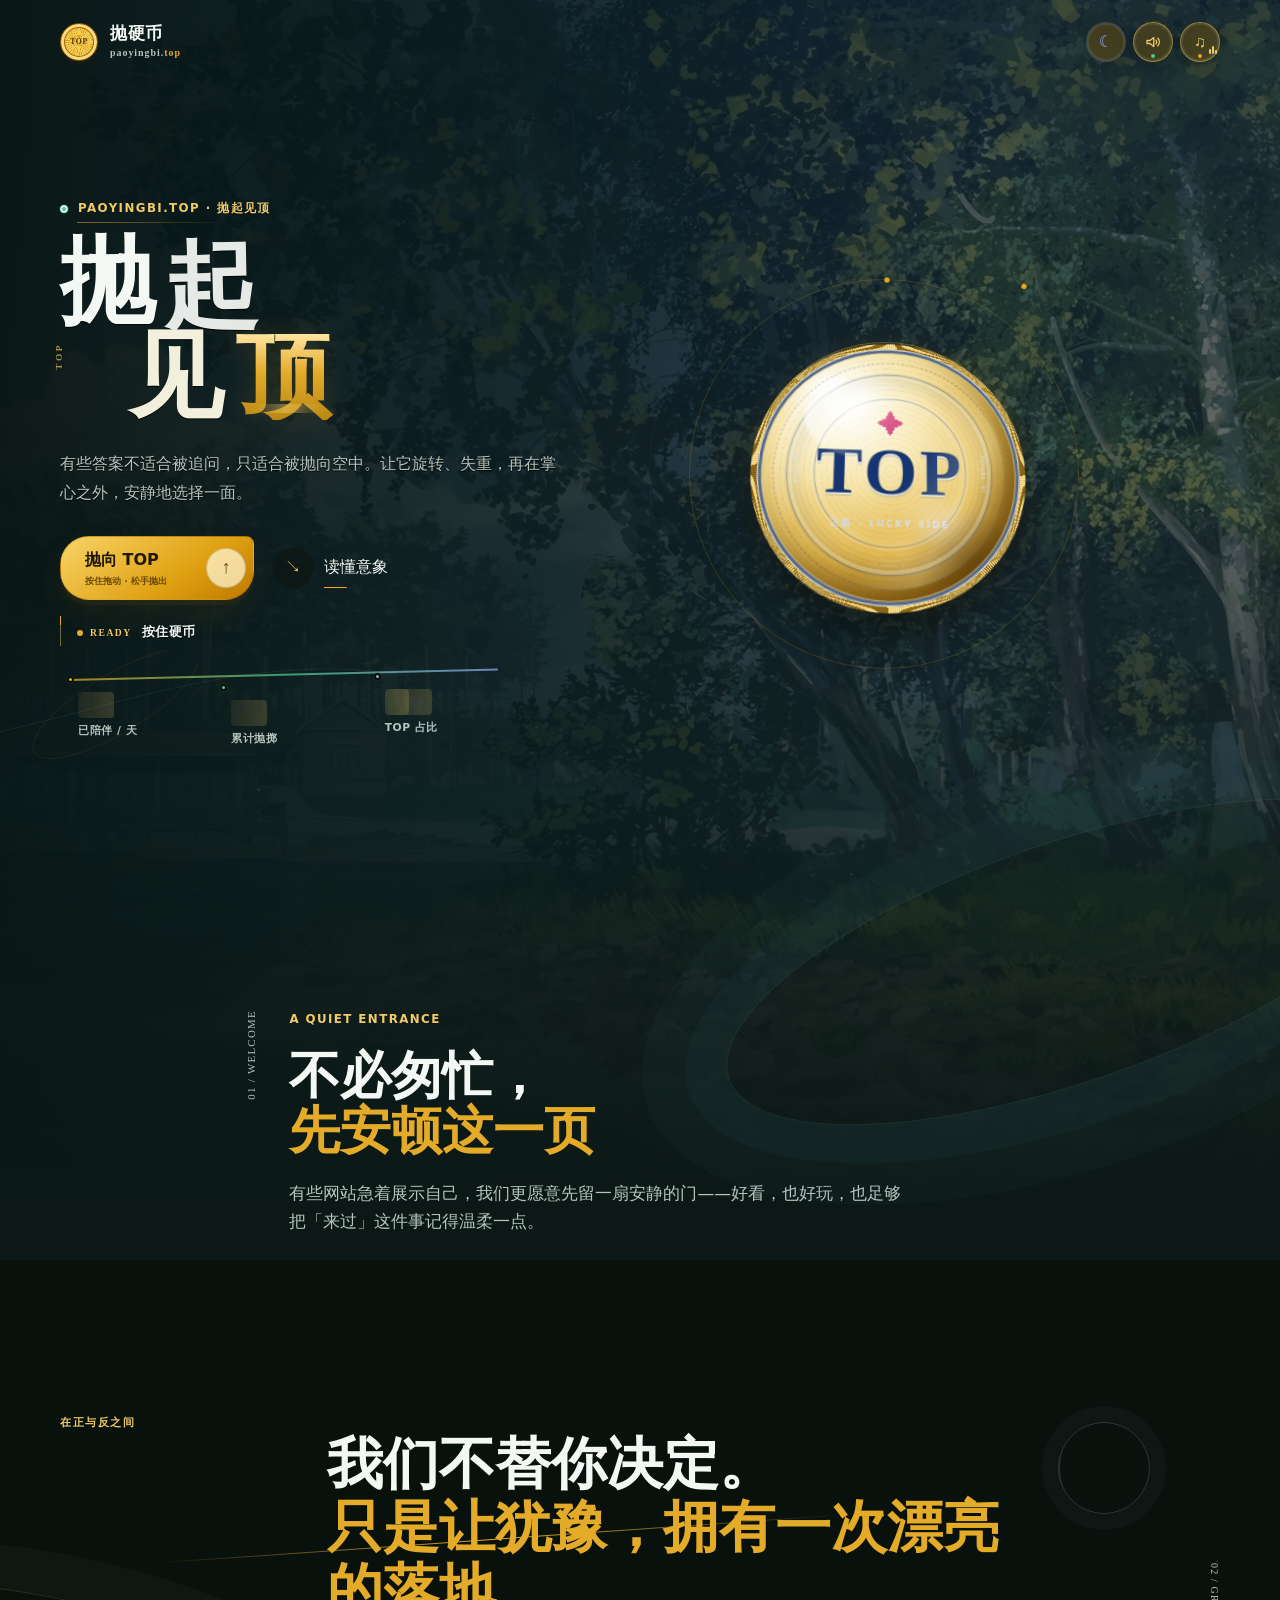
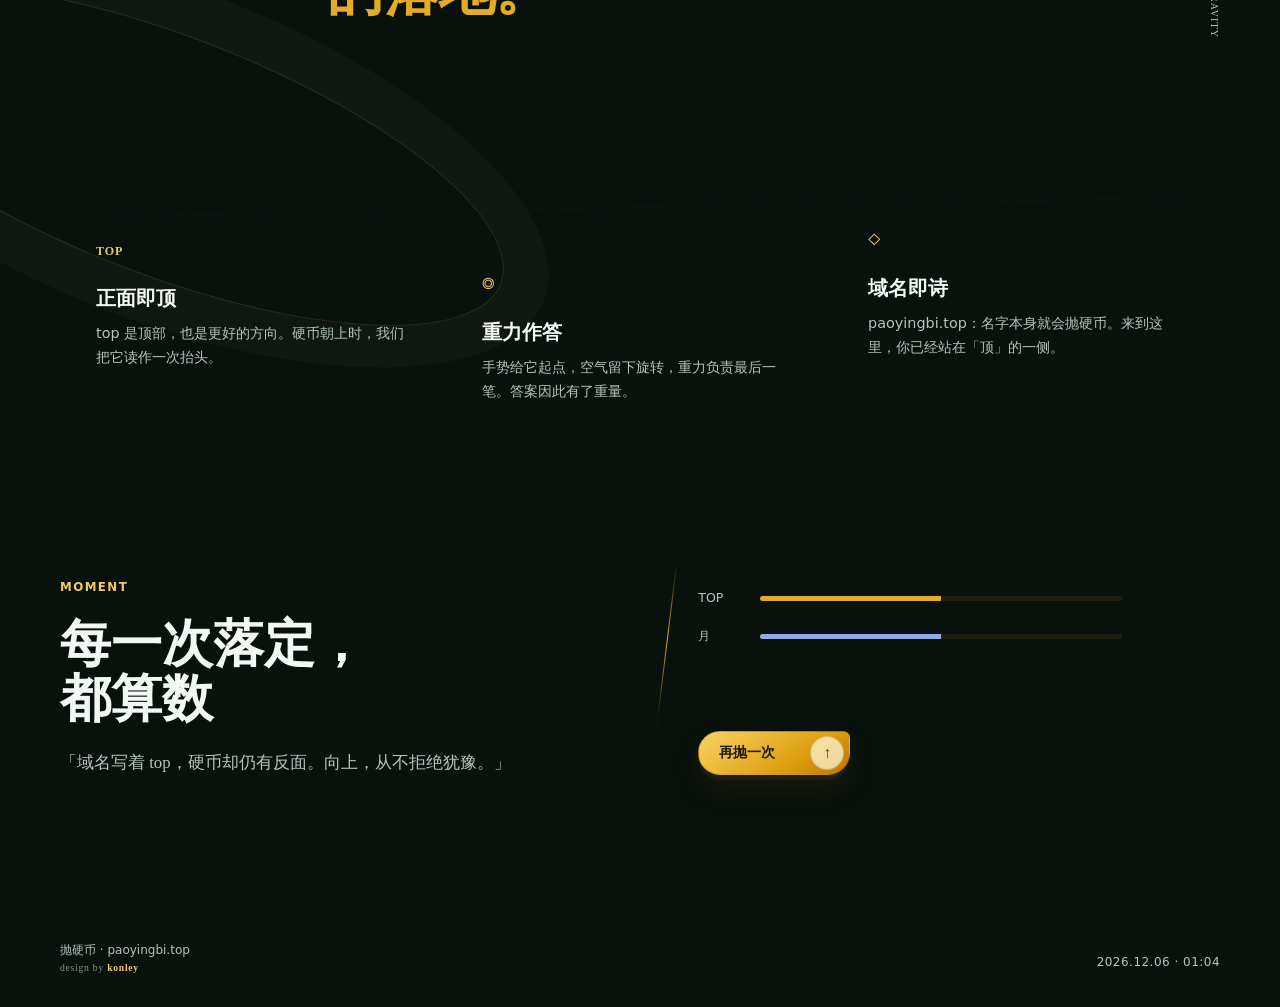
==== commit 4ec488b3: "Smooth coin-status title settle without color snap Replace background-clip shine with continuous col" ====
--- a/index.html
+++ b/index.html
@@ -12,7 +12,7 @@
   <link rel="apple-touch-icon" href="/icons/apple-touch-icon.png?v=20260809j">
   <link rel="manifest" href="/site.webmanifest">
   <title>抛硬币 · TOP | paoyingbi.top</title>
-  <link rel="stylesheet" href="/assets/style-free-flight.css">
+  <link rel="stylesheet" href="/assets/style-free-flight.css?v=20260811a">
   <script>
     try {
       var themeMode = localStorage.getItem("pyb-theme-mode");
@@ -143,6 +143,6 @@
     <source src="/assets/audio/bgm.mp3" type="audio/mpeg">
   </audio>
   <script src="/assets/vendor/node_modules/matter-js/build/matter.min.js" defer></script>
-  <script src="/assets/app-free-flight-v2.js" defer></script>
+  <script src="/assets/app-free-flight-v2.js?v=20260811a" defer></script>
 </body>
 </html>
--- a/assets/style-free-flight.css
+++ b/assets/style-free-flight.css
@@ -813,69 +813,103 @@
 @keyframes statsPulse { 0%,100% { background-position: 100% 0; opacity: .55; } 50% { background-position: 0 0; opacity: .95; } }
 .bar-row strong:empty, #heads-count:empty, #tails-count:empty { min-width: 2ch; }
 
-/* Fate note: ink-bloom arrival + soft gold/moon pulse, not a cheap flash. */
+/* Fate note: ink-bloom + title color settle (no clip-text snap). */
 @keyframes resultArrival {
-  0% { opacity: 0; transform: translateX(-14px) skewX(-2deg); filter: blur(3px); }
-  55% { opacity: 1; transform: translateX(2px) skewX(0); filter: blur(0); }
+  0% { opacity: 0; transform: translateX(-10px); filter: blur(2px); }
   100% { opacity: 1; transform: translateX(0); filter: none; }
 }
 @keyframes fateInk {
-  0% { letter-spacing: .12em; opacity: 0; filter: blur(4px); }
-  45% { letter-spacing: .04em; opacity: 1; filter: blur(0); }
+  0% { letter-spacing: .1em; opacity: 0; filter: blur(3px); }
   100% { letter-spacing: .01em; opacity: 1; filter: none; }
 }
 @keyframes fateHalo {
   0% { opacity: 0; box-shadow: 0 0 0 0 rgba(196,134,0,0); }
-  30% { opacity: 1; box-shadow: -8px 0 22px -6px rgba(196,134,0,.35), 0 0 18px rgba(255,230,150,.18); }
-  100% { opacity: 1; box-shadow: -4px 0 12px -8px rgba(196,134,0,.12); }
-}
-@keyframes fateTitleShine {
-  0% { background-position: 120% 50%; }
-  100% { background-position: -20% 50%; }
-}
-.coin-status.show-result { animation: resultArrival .72s cubic-bezier(.18,.78,.25,1) both; }
-.coin-status.is-result em {
-  animation: fateInk .9s cubic-bezier(.2,.75,.25,1) .12s both;
-}
-.coin-status.is-result.fate-glow {
-  animation: resultArrival .72s cubic-bezier(.18,.78,.25,1) both, fateHalo 2.2s ease-out both;
-}
-.coin-status.is-result.fate-glow strong {
-  background: linear-gradient(100deg, var(--gold-dark) 0%, #c48600 28%, #ffe9a8 48%, #c48600 68%, var(--gold-dark) 100%);
-  background-size: 220% 100%;
-  -webkit-background-clip: text;
-  background-clip: text;
-  color: transparent;
-  animation: fateTitleShine 1.35s ease-out .08s both;
-}
-.coin-status[data-side="tails"].is-result.fate-glow {
-  animation: resultArrival .72s cubic-bezier(.18,.78,.25,1) both, fateHaloMoon 2.2s ease-out both;
-}
-.coin-status[data-side="tails"].is-result.fate-glow strong {
-  background: linear-gradient(100deg, #31549b 0%, #5a7fd0 28%, #d7e6ff 48%, #5a7fd0 68%, #31549b 100%);
-  background-size: 220% 100%;
-  -webkit-background-clip: text;
-  background-clip: text;
-  color: transparent;
+  35% { opacity: 1; box-shadow: -6px 0 16px -6px rgba(196,134,0,.28), 0 0 12px rgba(255,230,150,.12); }
+  100% { opacity: 1; box-shadow: -3px 0 8px -8px rgba(196,134,0,.1); }
 }
 @keyframes fateHaloMoon {
   0% { opacity: 0; box-shadow: 0 0 0 0 rgba(49,84,155,0); }
-  30% { opacity: 1; box-shadow: -8px 0 22px -6px rgba(49,84,155,.34), 0 0 18px rgba(170,200,255,.16); }
-  100% { opacity: 1; box-shadow: -4px 0 12px -8px rgba(49,84,155,.12); }
+  35% { opacity: 1; box-shadow: -6px 0 16px -6px rgba(49,84,155,.28), 0 0 12px rgba(170,200,255,.12); }
+  100% { opacity: 1; box-shadow: -3px 0 8px -8px rgba(49,84,155,.1); }
+}
+/* Continuous color ramp → final solid; end color matches resting rule (no jump). */
+@keyframes fateTitleSettleGold {
+  0% {
+    color: #fff8e6;
+    text-shadow: 0 0 14px rgba(255, 220, 140, .55), 0 1px 0 rgba(255, 255, 255, .9);
+  }
+  55% {
+    color: #b8860b;
+    text-shadow: 0 0 8px rgba(196, 134, 0, .22), 0 1px 0 rgba(255, 255, 255, .7);
+  }
+  100% {
+    color: var(--gold-dark);
+    text-shadow: 0 1px 0 rgba(255, 255, 255, .84);
+  }
+}
+@keyframes fateTitleSettleMoon {
+  0% {
+    color: #f2f6ff;
+    text-shadow: 0 0 14px rgba(160, 190, 255, .5), 0 1px 0 rgba(255, 255, 255, .9);
+  }
+  55% {
+    color: #6a86c4;
+    text-shadow: 0 0 8px rgba(49, 84, 155, .2), 0 1px 0 rgba(255, 255, 255, .7);
+  }
+  100% {
+    color: var(--blue);
+    text-shadow: 0 1px 0 rgba(255, 255, 255, .84);
+  }
+}
+@keyframes fateTitleSettleGoldDark {
+  0% {
+    color: #fff6d0;
+    text-shadow: 0 0 16px rgba(240, 202, 104, .55);
+  }
+  55% {
+    color: #f0ca68;
+    text-shadow: 0 0 10px rgba(240, 202, 104, .28);
+  }
+  100% {
+    color: var(--gold-dark);
+    text-shadow: 0 1px 0 #000;
+  }
+}
+@keyframes fateTitleSettleMoonDark {
+  0% {
+    color: #eef3ff;
+    text-shadow: 0 0 16px rgba(141, 165, 226, .5);
+  }
+  55% {
+    color: #b0c2f0;
+    text-shadow: 0 0 10px rgba(141, 165, 226, .28);
+  }
+  100% {
+    color: var(--blue);
+    text-shadow: 0 1px 0 #000;
+  }
+}
+.coin-status.show-result { animation: resultArrival .48s cubic-bezier(.18,.78,.25,1) both; }
+.coin-status.is-result em {
+  animation: fateInk .55s cubic-bezier(.2,.75,.25,1) .06s both;
+}
+.coin-status.is-result.fate-glow {
+  animation: resultArrival .48s cubic-bezier(.18,.78,.25,1) both, fateHalo 1.35s ease-out both;
+}
+.coin-status.is-result.fate-glow strong {
+  animation: fateTitleSettleGold .58s cubic-bezier(.22,.7,.25,1) both;
+}
+.coin-status[data-side="tails"].is-result.fate-glow {
+  animation: resultArrival .48s cubic-bezier(.18,.78,.25,1) both, fateHaloMoon 1.35s ease-out both;
+}
+.coin-status[data-side="tails"].is-result.fate-glow strong {
+  animation: fateTitleSettleMoon .58s cubic-bezier(.22,.7,.25,1) both;
 }
 [data-theme="dark"] .coin-status.is-result.fate-glow strong {
-  background: linear-gradient(100deg, #f0ca68 0%, #e4ab28 30%, #fff1c2 50%, #e4ab28 70%, #f0ca68 100%);
-  background-size: 220% 100%;
-  -webkit-background-clip: text;
-  background-clip: text;
-  color: transparent;
+  animation: fateTitleSettleGoldDark .58s cubic-bezier(.22,.7,.25,1) both;
 }
 [data-theme="dark"] .coin-status[data-side="tails"].is-result.fate-glow strong {
-  background: linear-gradient(100deg, #91acec 0%, #b8c9f5 30%, #eef3ff 50%, #b8c9f5 70%, #91acec 100%);
-  background-size: 220% 100%;
-  -webkit-background-clip: text;
-  background-clip: text;
-  color: transparent;
+  animation: fateTitleSettleMoonDark .58s cubic-bezier(.22,.7,.25,1) both;
 }
 @media (prefers-reduced-motion: reduce) {
   .stats.is-loading strong, .stats.is-loading #heads-ratio,
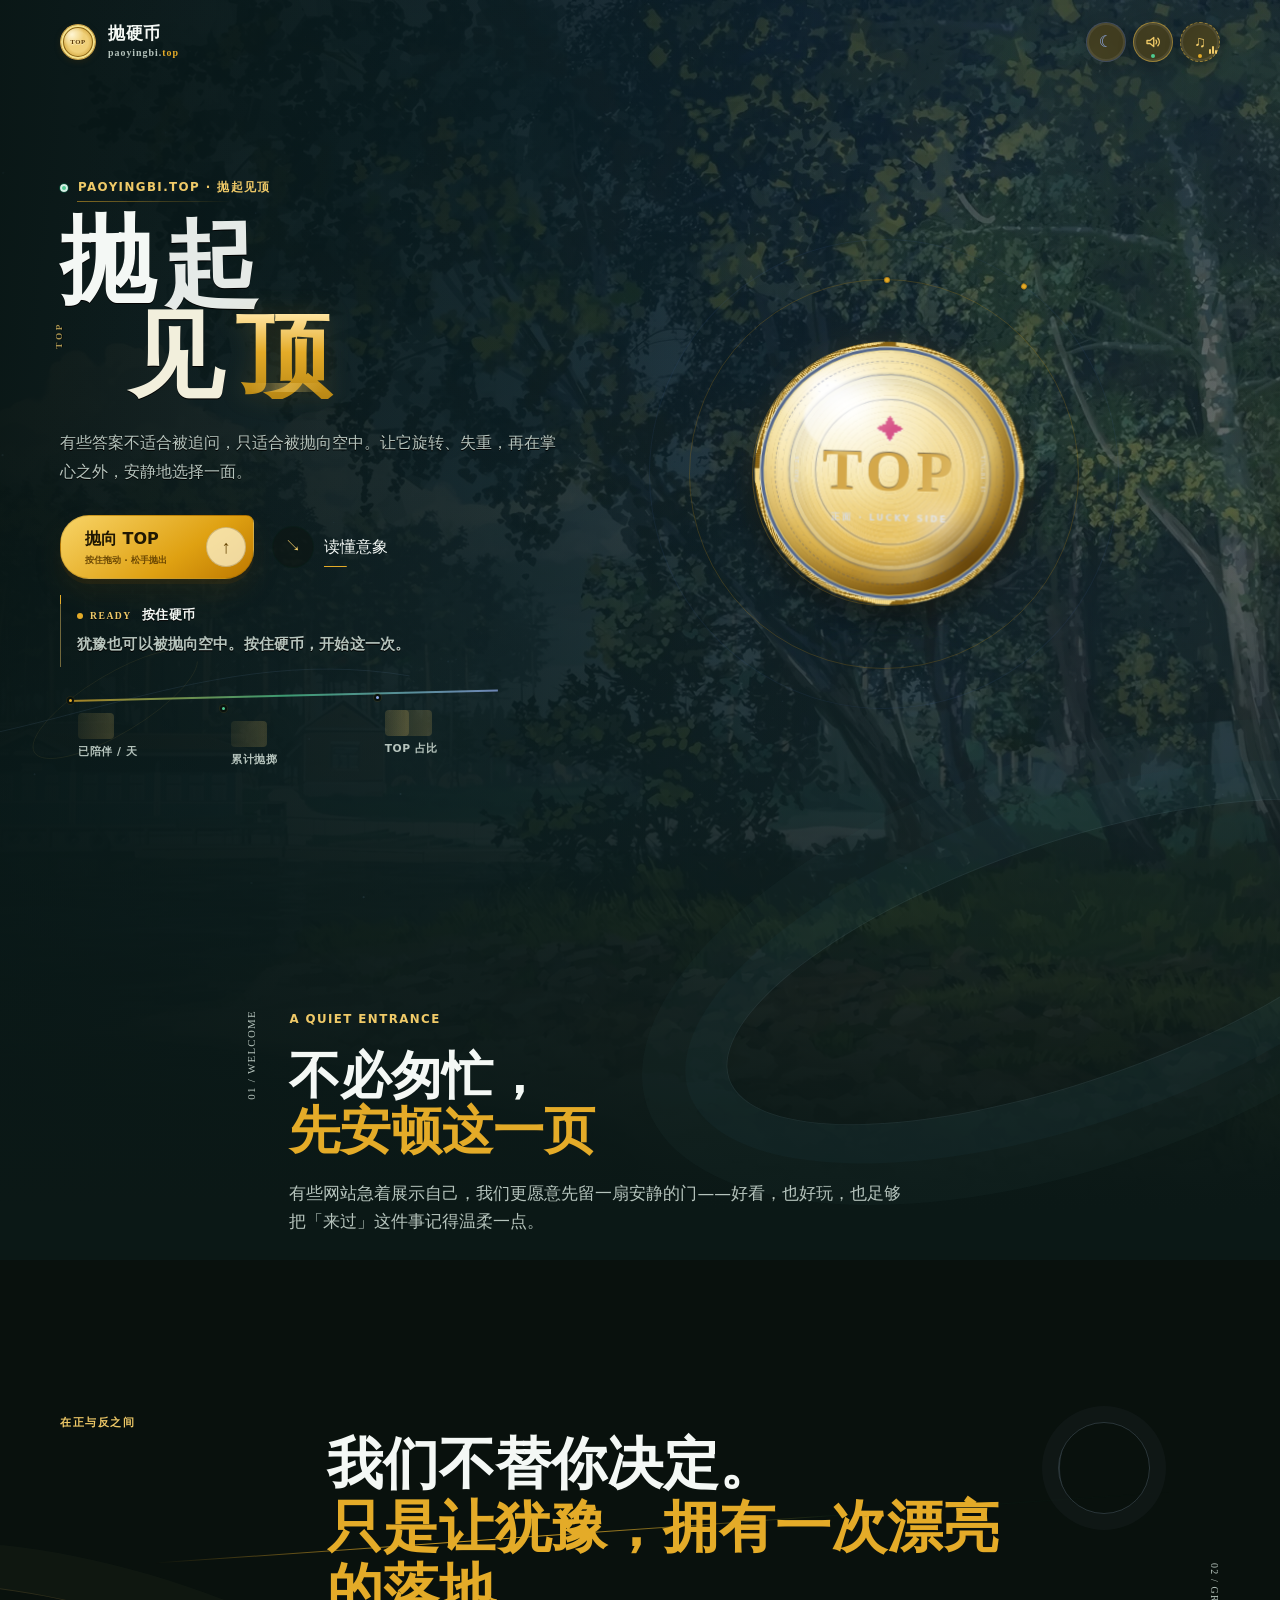
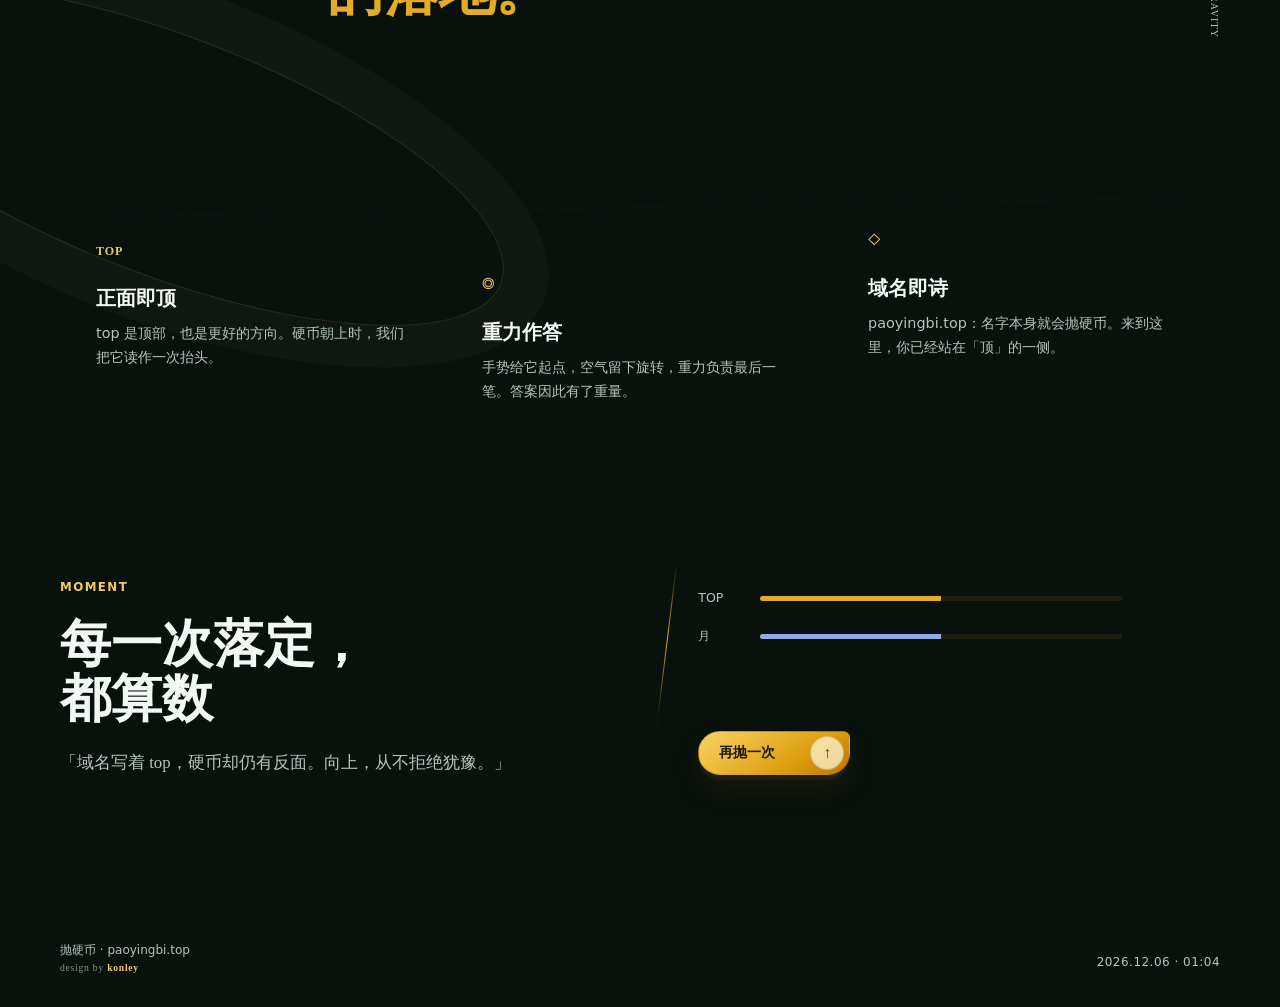
==== commit 9bd0f583: "Mint the coin, titlecard, and status without layout jump Thin the 3D coin, move perspective to the s" ====
--- a/index.html
+++ b/index.html
@@ -8,11 +8,11 @@
   <meta property="og:title" content="抛硬币 · TOP">
   <meta property="og:description" content="抛起见顶。正反之间，向上而行。">
   <meta property="og:type" content="website">
-  <link rel="icon" href="/icons/favicon.svg?v=20260809j" type="image/svg+xml">
+  <link rel="icon" href="/icons/favicon.svg?v=20260813a" type="image/svg+xml">
   <link rel="apple-touch-icon" href="/icons/apple-touch-icon.png?v=20260809j">
   <link rel="manifest" href="/site.webmanifest">
   <title>抛硬币 · TOP | paoyingbi.top</title>
-  <link rel="stylesheet" href="/assets/style-free-flight.css?v=20260811a">
+  <link rel="stylesheet" href="/assets/style-free-flight.css?v=20260813k">
   <script>
     try {
       var themeMode = localStorage.getItem("pyb-theme-mode");
@@ -63,7 +63,7 @@
           <button class="primary" id="flip-btn" type="button"><span>抛向 TOP</span><small>按住拖动 · 松手抛出</small></button>
           <a class="secondary" href="#about">读懂意象</a>
         </div>
-        <p class="coin-status" id="coin-status" aria-live="polite"><span id="coin-status-label">READY</span><strong id="coin-status-title">按住硬币</strong><em id="coin-status-copy"></em></p>
+        <p class="coin-status" id="coin-status" aria-live="polite"><span id="coin-status-label">READY</span><strong id="coin-status-title">按住硬币</strong><em id="coin-status-copy">犹豫也可以被抛向空中。按住硬币，开始这一次。</em></p>
         <div class="stats is-loading" aria-label="站点统计" aria-busy="true">
           <div><strong id="uptime-days">&nbsp;</strong><small>已陪伴 / 天</small></div>
           <div><strong id="flip-count">&nbsp;</strong><small>累计抛掷</small></div>
@@ -135,14 +135,16 @@
     <span class="footer-brand">抛硬币 · paoyingbi.top<small>design by <b>konley</b></small></span>
     <time id="clock"></time>
   </footer>
+  <div class="titlecard" id="titlecard" aria-hidden="true">
+    <span class="titlecard-kicker" id="titlecard-kicker"></span>
+    <strong class="titlecard-mark" id="titlecard-mark"></strong>
+    <em class="titlecard-line" id="titlecard-line"></em>
+  </div>
   <div class="toast" id="toast" role="status" aria-live="polite"></div>
   <div class="cursor-dot" id="cursor-dot" aria-hidden="true"></div>
   <div class="cursor-ring" id="cursor-ring" aria-hidden="true"></div>
-  <audio id="bgm" preload="auto" autoplay playsinline>
-    <source src="/assets/audio/bgm.ogg" type="audio/ogg; codecs=opus">
-    <source src="/assets/audio/bgm.mp3" type="audio/mpeg">
-  </audio>
+  <audio id="bgm" preload="none" playsinline></audio>
   <script src="/assets/vendor/node_modules/matter-js/build/matter.min.js" defer></script>
-  <script src="/assets/app-free-flight-v2.js?v=20260811a" defer></script>
+  <script src="/assets/app-free-flight-v2.js?v=20260813c" defer></script>
 </body>
 </html>
--- a/assets/style-free-flight.css
+++ b/assets/style-free-flight.css
@@ -54,7 +54,16 @@
 .brand strong { font: 700 1.05rem var(--serif); letter-spacing: .08em; color: var(--gold-dark); }
 .brand small { margin-top: 5px; font: .65rem Georgia, serif; letter-spacing: .1em; color: var(--muted); }
 .brand small b { color: var(--gold); }
-.brand-coin { width: 36px; aspect-ratio: 1; display: grid; place-items: center; border: 2px solid #fff3be; border-radius: 50%; background: linear-gradient(145deg, #fff6ca, #dba52d); box-shadow: inset 0 0 0 2px #9c6d0a, 0 4px 14px rgba(118,81,5,.2); color: #6f4a04; font: 700 .5rem Georgia, serif; letter-spacing: .08em; }
+.brand-coin {
+  width: 36px; aspect-ratio: 1; display: grid; place-items: center;
+  border: 1px solid #c9a24a; border-radius: 50%;
+  background:
+    radial-gradient(circle at 32% 28%, #fff6d4, transparent 36%),
+    radial-gradient(circle at 50% 50%, #f0d078 0 42%, #c89628 78%, #8a5e10);
+  box-shadow: inset 0 0 0 2px #f4e08a, inset 0 0 0 3px #8a6414, 0 2px 6px rgba(90,60,10,.22);
+  color: #5a3a08; font: 700 .42rem/1 Georgia, serif; letter-spacing: .1em;
+  text-shadow: 0 1px 0 rgba(255,244,200,.7);
+}
 .tools { display: flex; align-items: center; gap: 7px; padding: 0; }
 .tool { position: relative; width: 40px; height: 40px; display: grid; place-items: center; border: 1px solid rgba(25,48,39,.2); border-radius: 50%; background: rgba(248,251,248,.64); color: var(--muted); cursor: pointer; box-shadow: 0 5px 16px rgba(24,42,35,.08); backdrop-filter: blur(8px); transition: border-color .2s, background .2s, color .2s, box-shadow .2s, transform .2s; }
 [data-theme="dark"] .tool { border-color: rgba(232,241,235,.2); background: rgba(10,17,14,.58); }
@@ -114,20 +123,20 @@
 .stats strong { display: block; font: 700 1.4rem Georgia, var(--serif); color: var(--gold-dark); font-variant-numeric: tabular-nums; }
 .stats small { display: block; margin-top: 2px; color: var(--muted); font-size: .67rem; letter-spacing: .05em; }
 
-.coin-stage { position: relative; left: -34px; min-height: 560px; display: grid; place-items: center; perspective: 1200px; isolation: isolate; }
+.coin-stage { position: relative; left: -34px; min-height: 560px; display: grid; place-items: center; perspective: 2200px; isolation: isolate; }
 .orbit { position: absolute; left: 50%; top: 50%; border: 1px solid rgba(180,132,25,.25); border-radius: 50%; transform: translate(-50%,-50%); pointer-events: none; }
 .orbit::before { content: ""; position: absolute; left: 50%; top: -3px; width: 6px; height: 6px; border-radius: 50%; background: var(--gold); box-shadow: 0 0 12px var(--gold); }
 .orbit-a { width: 390px; height: 390px; }
 .orbit-b { width: 470px; height: 470px; border-color: rgba(64,91,149,.13); transform: translate(-50%,-50%) rotate(36deg); }
-.coin-control { width: 270px; height: 270px; padding: 0; border: 0; border-radius: 50%; background: transparent; cursor: pointer; perspective: 1000px; touch-action: pan-y; outline-offset: 12px; }
+.coin-control { width: 270px; height: 270px; padding: 0; border: 0; border-radius: 50%; background: transparent; cursor: pointer; touch-action: pan-y; outline-offset: 12px; }
 .coin { position: relative; display: block; width: 100%; height: 100%; transform-style: preserve-3d; border-radius: 50%; will-change: transform; }
 .coin:not(.flipping):not(.settled):not(.dragging) { animation: float 4.8s ease-in-out infinite; }
-.coin-face { position: absolute; inset: 0; display: flex; flex-direction: column; align-items: center; justify-content: center; overflow: hidden; border: 8px solid transparent; border-radius: 50%; backface-visibility: hidden; -webkit-backface-visibility: hidden; background:
-    radial-gradient(circle at 28% 22%, rgba(255,255,255,.72), transparent 28%) padding-box,
-    radial-gradient(circle at 72% 78%, rgba(120,74,8,.22), transparent 34%) padding-box,
-    radial-gradient(circle at 33% 25%, #fffef2, #fce8aa 42%, #e4b94f 74%, #ae7911) padding-box,
-    repeating-conic-gradient(from 4deg, #e6d58b 0 .8deg, #bca66a .8deg 1.6deg, #f7edb8 1.6deg 2.2deg, #887042 2.2deg 3deg) border-box;
-  box-shadow: inset 0 0 0 2px #fff9d7, inset 0 0 0 6px #566ca4, inset 0 0 0 7px rgba(255,244,184,.8), inset -18px -22px 28px rgba(92,58,4,.2), 0 18px 28px rgba(34,43,38,.18), 0 0 0 1px rgba(255,255,255,.18); }
+.coin-face { position: absolute; inset: 0; display: flex; flex-direction: column; align-items: center; justify-content: center; overflow: hidden; border: 5px solid transparent; border-radius: 50%; backface-visibility: hidden; -webkit-backface-visibility: hidden; background:
+    radial-gradient(circle at 28% 22%, rgba(255,255,255,.62), transparent 26%) padding-box,
+    radial-gradient(circle at 72% 78%, rgba(120,74,8,.2), transparent 34%) padding-box,
+    radial-gradient(circle at 33% 25%, #fff8dc, #f0d078 44%, #c89628 76%, #8a5e10) padding-box,
+    repeating-conic-gradient(from 4deg, #e2cf86 0 .55deg, #b89a58 .55deg 1.1deg, #f3e4a8 1.1deg 1.5deg, #7d6432 1.5deg 2deg) border-box;
+  box-shadow: inset 0 0 0 1px #fff4c4, inset 0 0 0 4px #5a6a94, inset 0 0 0 5px rgba(255,244,184,.7), inset -14px -16px 22px rgba(92,58,4,.18), 0 10px 20px rgba(34,43,38,.16); }
 .coin-face::before { content: ""; position: absolute; inset: 12%; border: 1px solid rgba(70,89,146,.28); border-radius: 50%; background:
     repeating-radial-gradient(circle, transparent 0 6px, rgba(255,255,255,.11) 6px 7px),
     radial-gradient(circle at 50% 50%, transparent 58%, rgba(66,87,142,.08) 72%, transparent 78%);
@@ -135,11 +144,11 @@
 .coin-face::after { content: ""; position: absolute; inset: 8%; border-radius: 50%; background: repeating-conic-gradient(from 0deg, transparent 0 4.5deg, rgba(66,87,142,.14) 4.5deg 5.4deg); -webkit-mask: radial-gradient(farthest-side, transparent calc(100% - 2px), #000 calc(100% - 1px)); mask: radial-gradient(farthest-side, transparent calc(100% - 2px), #000 calc(100% - 1px)); }
 .coin-tails {
   background:
-    radial-gradient(circle at 28% 22%, rgba(255,255,255,.62), transparent 28%) padding-box,
-    radial-gradient(circle at 72% 78%, rgba(39,48,100,.28), transparent 34%) padding-box,
-    radial-gradient(circle at 33% 25%, #f7ffff, #cfe9e9 40%, #9caadc 72%, #5c629c) padding-box,
-    repeating-conic-gradient(from 4deg, #c5e3d9 0 .8deg, #8fbbb8 .8deg 1.6deg, #e8f6ed 1.6deg 2.2deg, #668799 2.2deg 3deg) border-box;
-  box-shadow: inset 0 0 0 2px #f4ffff, inset 0 0 0 6px #485993, inset 0 0 0 7px rgba(215,240,235,.82), inset -18px -22px 28px rgba(39,48,100,.24), 0 18px 28px rgba(34,43,38,.16);
+    radial-gradient(circle at 28% 22%, rgba(255,255,255,.55), transparent 26%) padding-box,
+    radial-gradient(circle at 72% 78%, rgba(39,48,100,.26), transparent 34%) padding-box,
+    radial-gradient(circle at 33% 25%, #f4f8ff, #c8d4e8 42%, #8a98c0 74%, #4a5680) padding-box,
+    repeating-conic-gradient(from 4deg, #c4d4dc 0 .55deg, #8aa0b0 .55deg 1.1deg, #e4eef0 1.1deg 1.5deg, #5a7088 1.5deg 2deg) border-box;
+  box-shadow: inset 0 0 0 1px #eef6ff, inset 0 0 0 4px #485993, inset 0 0 0 5px rgba(215,240,235,.75), inset -14px -16px 22px rgba(39,48,100,.2), 0 10px 20px rgba(34,43,38,.14);
 }
 .coin-rim { position: absolute; inset: 15px; border: 1px dashed rgba(57,72,123,.4); border-radius: 50%; }
 .coin-lathe { position: absolute; inset: 21%; border: 1px solid rgba(66,87,142,.24); border-radius: 50%; box-shadow: 0 0 0 3px rgba(255,255,255,.14), inset 0 0 16px rgba(255,255,255,.22); }
@@ -171,15 +180,15 @@
 .coin-code { position: absolute; z-index: 3; top: 50%; color: rgba(63,80,133,.62); font: 700 .36rem Georgia, serif; letter-spacing: .12em; writing-mode: vertical-rl; opacity: .88; }
 .coin-code.code-left { left: 13%; transform: translateY(-50%) rotate(180deg); }
 .coin-code.code-right { right: 13%; transform: translateY(-50%); }
-.coin-face strong { z-index: 2; font: 700 4.2rem/.9 Georgia, var(--serif); letter-spacing: .04em; color: #3d568f; text-shadow: 0 1px 0 rgba(255,255,255,.9), 0 4px 14px rgba(48,69,126,.22); }
-.coin-tails strong { font-family: var(--serif); color: #465d97; }
+.coin-face strong { z-index: 2; font: 700 3.7rem/.86 Georgia, var(--serif); letter-spacing: .08em; color: #b07c16; text-shadow: 0 1px 0 rgba(255,246,210,.8), 0 -1px 0 rgba(90,52,0,.38); }
+.coin-tails strong { font-family: var(--serif); color: #5a6ea0; text-shadow: 0 1px 0 rgba(236,244,255,.78), 0 -1px 0 rgba(28,40,80,.36); }
 .coin-face small { z-index: 2; margin-top: 14px; color: #4d6498; font-size: .55rem; font-weight: 700; letter-spacing: .23em; }
 .spark, .moon-mark { z-index: 2; margin-bottom: 3px; color: #eb91b7; font: normal 1.7rem/1 var(--serif); text-shadow: 0 0 12px rgba(235,145,183,.55), 0 0 24px rgba(255,214,120,.25); }
 .moon-mark { color: #536ba8; font-size: 2.2rem; text-shadow: 0 0 12px rgba(96,172,194,.45), 0 0 22px rgba(120,150,220,.2); }
-[data-theme="dark"] .coin-face { box-shadow: inset 0 0 0 2px #fff9d7, inset 0 0 0 7px #566ca4, inset 0 0 0 10px #fff4b8, inset -18px -22px 28px rgba(92,58,4,.28), 0 18px 34px rgba(0,0,0,.42), 0 0 28px rgba(255,214,91,.16); }
-[data-theme="dark"] .coin-tails { box-shadow: inset 0 0 0 2px #f4ffff, inset 0 0 0 7px #485993, inset 0 0 0 10px #d7f0eb, inset -18px -22px 28px rgba(39,48,100,.3), 0 18px 34px rgba(0,0,0,.42), 0 0 28px rgba(120,180,220,.14); }
-[data-theme="dark"] .coin-face strong { color: #d7e2ff; text-shadow: 0 1px 0 rgba(20,28,48,.8), 0 0 18px rgba(150,180,255,.28); }
-[data-theme="dark"] .coin-tails strong { color: #e8f4ff; }
+[data-theme="dark"] .coin-face { box-shadow: inset 0 0 0 1px #fff9d7, inset 0 0 0 4px #566ca4, inset 0 0 0 5px #fff4b8, inset -14px -16px 22px rgba(92,58,4,.26), 0 12px 26px rgba(0,0,0,.4); }
+[data-theme="dark"] .coin-tails { box-shadow: inset 0 0 0 1px #f4ffff, inset 0 0 0 4px #485993, inset 0 0 0 5px #d7f0eb, inset -14px -16px 22px rgba(39,48,100,.28), 0 12px 26px rgba(0,0,0,.4); }
+[data-theme="dark"] .coin-face strong { color: #d4a84a; text-shadow: 0 1px 0 rgba(255,236,170,.42), 0 -1px 0 rgba(20,10,0,.55); }
+[data-theme="dark"] .coin-tails strong { color: #8ea0c8; text-shadow: 0 1px 0 rgba(220,230,255,.38), 0 -1px 0 rgba(6,10,24,.55); }
 [data-theme="dark"] .coin-face small, [data-theme="dark"] .coin-code { color: rgba(210,224,255,.78); }
 @keyframes coinSheen {
   0%,100% { transform: rotate(-4deg) translate3d(-1%,.5%,0); opacity: .72; }
@@ -222,16 +231,20 @@
 @keyframes moteFloatB { 0%,100% { translate: 0 0; opacity: .35; } 50% { translate: -14px 13px; opacity: .95; } }
 @keyframes moteFloatC { 0%,100% { translate: 0 0; opacity: .25; } 50% { translate: 13px 8px; opacity: .9; } }
 .coin-shadow { position: absolute; left: 50%; top: calc(50% + 160px); width: 145px; height: 22px; border-radius: 50%; background: rgba(28,37,33,.2); filter: blur(11px); transform: translateX(-50%); }
-.coin-status { position: relative; width: min(510px, 100%); min-height: 27px; margin: -4px 0 20px; padding: 2px 0 2px 16px; border: 0; border-left: 1px solid rgba(112,71,0,.3); border-radius: 0; background: transparent; color: #604100; text-align: left; text-shadow: 0 1px 0 rgba(255,255,255,.84); box-shadow: none; }
+.coin-status { position: relative; width: min(510px, 100%); height: 72px; min-height: 72px; margin: -4px 0 20px; padding: 6px 0 8px 16px; border: 0; border-left: 1px solid rgba(112,71,0,.3); border-radius: 0; background: transparent; color: #604100; text-align: left; text-shadow: 0 1px 0 rgba(255,255,255,.84); box-shadow: none; }
 .coin-status::after { content: ""; position: absolute; left: -1px; top: 0; width: 1px; height: 9px; background: var(--gold); transform-origin: top; }
 .coin-status > span { display: inline-block; margin: 0 10px 0 0; color: var(--gold-dark); font: 800 .6rem/1 Georgia, serif; letter-spacing: .16em; vertical-align: baseline; }
 .coin-status > span::before { content: ""; display: inline-block; width: 6px; height: 6px; margin: 0 7px 1px 0; border-radius: 50%; background: var(--gold); vertical-align: middle; }
 .coin-status strong { display: inline; color: var(--text); font: 800 .82rem/1.25 var(--serif); letter-spacing: .04em; }
-.coin-status em { display: block; max-width: 465px; max-height: 0; margin: 0; overflow: hidden; color: var(--muted); font: 600 .91rem/1.6 var(--serif); font-style: normal; letter-spacing: .01em; opacity: 0; transform: translateY(-5px); }
-.coin-status.is-result { min-height: 68px; margin-top: 2px; padding: 6px 0 8px 16px; border-left: 2px solid var(--gold); }
+.coin-status em { display: block; max-width: 465px; margin: 7px 0 0; color: var(--muted); font: 600 .91rem/1.45 var(--serif); font-style: normal; letter-spacing: .01em; opacity: 1; }
+.coin-status.tick em { animation: statusCopyIn .46s cubic-bezier(.22,.8,.25,1) both; }
+.coin-status.is-result { border-left: 2px solid var(--gold); }
 .coin-status.is-result::after { height: 100%; animation: fateStroke .72s cubic-bezier(.22,.8,.25,1) both; }
-.coin-status.is-result strong { color: var(--gold-dark); font-size: 1.16rem; }
-.coin-status.is-result em { max-height: 70px; margin-top: 7px; opacity: 1; transform: translateY(0); transition: max-height .65s ease, margin .4s ease, opacity .42s ease .16s, transform .5s cubic-bezier(.22,.8,.25,1) .12s; }
+.coin-status.is-result strong { color: var(--gold-dark); }
+@keyframes statusCopyIn {
+  from { opacity: 0; transform: translateY(5px); }
+  to { opacity: 1; transform: none; }
+}
 .coin-status[data-side="tails"] { border-left-color: rgba(49,84,155,.58); }
 .coin-status[data-side="tails"] > span, .coin-status[data-side="tails"].is-result strong { color: var(--blue); }
 .coin-status[data-side="tails"] > span::before { background: var(--blue); }
@@ -387,12 +400,11 @@
   .moon-mark { font-size: 1.45rem; }
   .coin-shadow { top: calc(50% + 98px); width: 96px; height: 14px; }
 
-  .coin-status { width: 100%; min-height: 24px; margin: 0 0 12px; padding-left: 12px; }
-  .coin-status.is-result { min-height: 58px; margin-top: 0; top: auto; }
+  .coin-status { width: 100%; height: 58px; min-height: 58px; margin: 0 0 12px; padding: 4px 0 4px 12px; }
+  .coin-status.is-result { margin-top: 0; }
   .coin-status > span { font-size: .52rem; }
   .coin-status strong { font-size: .76rem; }
-  .coin-status.is-result strong { font-size: .98rem; }
-  .coin-status em { font-size: .78rem; line-height: 1.45; }
+  .coin-status em { font-size: .78rem; line-height: 1.4; margin-top: 5px; }
   .result { bottom: 45px; font-size: .78rem; }
   .brand small { display: none; }
   .brand strong { font-size: 1.05rem; letter-spacing: .06em; }
@@ -462,12 +474,12 @@
 @keyframes equalizer { from { transform: scaleY(.35); } to { transform: scaleY(1); } }
 
 .coin-stage { overflow: visible; }
-.coin-control { cursor: grab; touch-action: none; transition: box-shadow .2s; transform-style: preserve-3d; perspective: 1000px; }
+.coin-control { cursor: grab; touch-action: none; transition: box-shadow .2s; transform-style: preserve-3d; }
 .coin-control:active, .coin.dragging { cursor: grabbing; }
 .coin { transform-origin: 50% 50%; transform-style: preserve-3d; }
 .coin-face, .coin-edge, .coin-edge i { transform-style: preserve-3d; backface-visibility: hidden; -webkit-backface-visibility: hidden; }
-.coin-heads { transform: translateZ(12px); }
-.coin-tails { transform: rotateY(180deg) translateZ(12px); }
+.coin-heads { transform: translateZ(5px); }
+.coin-tails { transform: rotateY(180deg) translateZ(5px); }
 .coin-edge { position: absolute; inset: 0; border-radius: 50%; pointer-events: none; backface-visibility: visible; -webkit-backface-visibility: visible; }
 .coin-edge i {
   position: absolute;
@@ -491,14 +503,14 @@
 }
 .coin-edge i:nth-child(3), .coin-edge i:nth-child(6) { filter: saturate(.52) brightness(.78); }
 [data-theme="dark"] .coin-edge i { box-shadow: inset 0 0 0 1px rgba(255,244,177,.16), inset 0 0 16px rgba(0,0,0,.6), 0 0 6px rgba(104,126,180,.08); }
-.coin-edge i:nth-child(1) { transform: translateZ(-8px); }
-.coin-edge i:nth-child(2) { transform: translateZ(-5.75px); }
-.coin-edge i:nth-child(3) { transform: translateZ(-3.5px); }
-.coin-edge i:nth-child(4) { transform: translateZ(-1.25px); }
-.coin-edge i:nth-child(5) { transform: translateZ(1.25px); }
-.coin-edge i:nth-child(6) { transform: translateZ(3.5px); }
-.coin-edge i:nth-child(7) { transform: translateZ(5.75px); }
-.coin-edge i:nth-child(8) { transform: translateZ(8px); }
+.coin-edge i:nth-child(1) { transform: translateZ(-4px); }
+.coin-edge i:nth-child(2) { transform: translateZ(-2.4px); }
+.coin-edge i:nth-child(3) { transform: translateZ(-.8px); }
+.coin-edge i:nth-child(4) { transform: translateZ(.8px); }
+.coin-edge i:nth-child(5) { transform: translateZ(2.4px); }
+.coin-edge i:nth-child(6) { transform: translateZ(4px); }
+.coin-edge i:nth-child(7),
+.coin-edge i:nth-child(8) { display: none; }
 
 .coin.flipping, .coin.dragging { animation: none; }
 .coin.flipping .coin-sheen { animation-duration: 1.2s; }
@@ -578,14 +590,26 @@
 .cursor-dot, .cursor-ring { display: none; }
 @media (pointer: fine) {
   .cursor-enabled, .cursor-enabled a, .cursor-enabled button, .cursor-enabled input, .cursor-enabled select, .cursor-enabled label { cursor: none !important; }
-  .cursor-dot, .cursor-ring { position: fixed; z-index: 90; left: 0; top: 0; display: block; pointer-events: none; opacity: 0; transform: translate3d(-30px,-30px,0); transition: opacity .18s ease, width .24s ease, height .24s ease, border-color .24s ease, background .24s ease, border-radius .24s ease; }
-  .cursor-dot { width: 7px; height: 7px; margin: -3.5px 0 0 -3.5px; border: 1px solid rgba(255,255,255,.72); border-radius: 2px; background: #9e6d08; box-shadow: 0 1px 3px rgba(54,35,0,.22); }
-  .cursor-ring { width: 22px; height: 22px; margin: -11px 0 0 -11px; border: 1px solid rgba(112,71,0,.38); border-radius: 3px 11px 11px 11px; transform: translate3d(-30px,-30px,0) rotate(45deg); }
+  .cursor-dot, .cursor-ring { position: fixed; z-index: 90; left: 0; top: 0; display: block; pointer-events: none; opacity: 0; }
+  .cursor-dot {
+    width: 4px; height: 4px; margin: -2px 0 0 -2px;
+    border-radius: 50%; background: var(--gold-dark);
+    box-shadow: 0 0 0 1px rgba(255,255,255,.35);
+    transition: width .18s ease, height .18s ease, margin .18s ease, background .18s ease, opacity .18s ease;
+  }
+  .cursor-ring {
+    width: 22px; height: 22px; margin: -11px 0 0 -11px;
+    border: 1px solid color-mix(in srgb, var(--gold-dark) 55%, transparent);
+    border-radius: 50%;
+    transition: width .2s ease, height .2s ease, margin .2s ease, border-color .2s ease, opacity .18s ease, border-radius .2s ease;
+  }
   .cursor-visible .cursor-dot, .cursor-visible .cursor-ring { opacity: 1; }
-  .cursor-active .cursor-dot { width: 6px; height: 6px; margin: -3px 0 0 -3px; border-radius: 50%; background: var(--green); }
-  .cursor-active .cursor-ring { width: 31px; height: 31px; margin: -15.5px 0 0 -15.5px; border-color: var(--green); border-radius: 50%; background: rgba(8,123,82,.045); }
-  [data-theme="dark"] .cursor-ring { border-color: rgba(226,186,93,.7); }
-  [data-theme="dark"] .cursor-active .cursor-ring { border-color: #8fb6ee; background: rgba(126,162,230,.09); }
+  .cursor-active .cursor-dot { width: 3px; height: 3px; margin: -1.5px 0 0 -1.5px; background: var(--gold); }
+  .cursor-active .cursor-ring { width: 36px; height: 36px; margin: -18px 0 0 -18px; border-color: var(--gold); }
+  .cursor-grab .cursor-ring { width: 18px; height: 10px; margin: -5px 0 0 -9px; border-radius: 50%; }
+  [data-theme="dark"] .cursor-dot { background: var(--gold); box-shadow: 0 0 0 1px rgba(0,0,0,.25); }
+  [data-theme="dark"] .cursor-ring { border-color: rgba(226,186,93,.55); }
+  [data-theme="dark"] .cursor-active .cursor-ring { border-color: var(--gold); }
 }
 @media (max-width: 720px) {
   main::before, main::after { width: 82vw; height: 160px; }
@@ -665,12 +689,15 @@
 .brand strong { color: var(--text); font: 800 1.08rem/1 var(--serif); letter-spacing: .04em; }
 .brand small { margin-top: 6px; color: var(--muted); font: 700 .62rem/1.1 Georgia, serif; letter-spacing: .1em; }
 .brand-coin {
-  width: 38px;
-  border: 1px solid #845300;
-  background: repeating-conic-gradient(from 8deg, #f6cf5b 0 4deg, #dda219 4deg 7deg, #f1c64c 7deg 11deg);
-  box-shadow: inset 0 0 0 3px #f9dc82, inset 0 0 0 4px #9c6500, 0 3px 0 rgba(76,48,0,.18);
-  color: #4e3000;
-  font: 800 .48rem/1 Georgia, serif;
+  width: 36px;
+  border: 1px solid #c9a24a;
+  background:
+    radial-gradient(circle at 32% 28%, #fff6d4, transparent 36%),
+    radial-gradient(circle at 50% 50%, #f0d078 0 42%, #c89628 78%, #8a5e10);
+  box-shadow: inset 0 0 0 2px #f4e08a, inset 0 0 0 3px #8a6414, 0 2px 6px rgba(90,60,10,.22);
+  color: #5a3a08;
+  font: 700 .42rem/1 Georgia, serif;
+  text-shadow: 0 1px 0 rgba(255,244,200,.7);
 }
 
 .tool { border-color: rgba(7,49,34,.24); background: rgba(249,252,249,.88); box-shadow: 0 3px 0 rgba(20,47,35,.08); }
@@ -696,7 +723,8 @@
 .stats small { color: #304c41; font-weight: 650; }
 
 .orbit::before { border: 1px solid rgba(112,71,0,.45); background: var(--gold); box-shadow: none; }
-.coin-face strong { color: #294b91; font-weight: 800; text-shadow: 0 1px 0 rgba(255,255,255,.9), 0 2px 0 rgba(36,59,111,.18); }
+.coin-face strong { color: #b07c16; font-weight: 800; text-shadow: 0 1px 0 rgba(255,246,210,.8), 0 -1px 0 rgba(90,52,0,.38); }
+.coin-tails strong { color: #5a6ea0; text-shadow: 0 1px 0 rgba(236,244,255,.78), 0 -1px 0 rgba(28,40,80,.36); }
 .spark, .moon-mark { color: #d75388; text-shadow: 0 1px 0 rgba(255,255,255,.78); }
 .moon-mark { color: #3d5d9f; }
 .coin-aura::before, .coin-aura::after { border-color: rgba(196,134,0,.28); box-shadow: inset 0 0 0 1px rgba(255,255,255,.24); }
@@ -707,7 +735,8 @@
 
 [data-theme="dark"] h1, [data-theme="dark"] .lede { text-shadow: 0 1px 0 #000; }
 [data-theme="dark"] .lede, [data-theme="dark"] .stats small { color: var(--muted); }
-[data-theme="dark"] .coin-face strong { text-shadow: 0 1px 0 rgba(20,28,48,.8); }
+[data-theme="dark"] .coin-face strong { color: #d4a84a; text-shadow: 0 1px 0 rgba(255,236,170,.42), 0 -1px 0 rgba(20,10,0,.55); }
+[data-theme="dark"] .coin-tails strong { color: #8ea0c8; text-shadow: 0 1px 0 rgba(220,230,255,.38), 0 -1px 0 rgba(6,10,24,.55); }
 [data-theme="dark"] .coin-aura::before, [data-theme="dark"] .coin-aura::after { border-color: rgba(228,171,40,.38); box-shadow: inset 0 0 0 1px rgba(255,255,255,.08); }
 
 /* The simulation supplies the idle transform, so no CSS transform competes with physics. */
@@ -722,7 +751,7 @@
 
 /* Metal lighting: directional highlight + cool rim + warm falloff for both themes. */
 .coin-face {
-  border-width: 6px;
+  border-width: 5px;
   background:
     radial-gradient(ellipse 55% 42% at 26% 18%, rgba(255,255,255,.95) 0 6%, rgba(255,255,255,.42) 18%, transparent 42%) padding-box,
     radial-gradient(ellipse 48% 40% at 78% 82%, rgba(90,52,0,.34), transparent 46%) padding-box,
@@ -785,9 +814,13 @@
     0 16px 28px rgba(0,0,0,.48),
     0 0 28px rgba(255,214,91,.12);
 }
-[data-theme="dark"] .coin-face strong, [data-theme="dark"] .coin-tails strong {
-  color: #16346f;
-  text-shadow: 0 1px 0 rgba(255,255,255,.72), 0 2px 0 rgba(22,45,97,.24);
+[data-theme="dark"] .coin-face strong {
+  color: #d4a84a;
+  text-shadow: 0 1px 0 rgba(255,236,170,.42), 0 -1px 0 rgba(20,10,0,.55);
+}
+[data-theme="dark"] .coin-tails strong {
+  color: #8ea0c8;
+  text-shadow: 0 1px 0 rgba(220,230,255,.38), 0 -1px 0 rgba(6,10,24,.55);
 }
 
 
@@ -913,7 +946,8 @@
 }
 @media (prefers-reduced-motion: reduce) {
   .stats.is-loading strong, .stats.is-loading #heads-ratio,
-  .coin-status.is-result em, .coin-status.is-result.fate-glow strong { animation: none !important; }
+  .coin-status.is-result em, .coin-status.is-result.fate-glow strong,
+  .coin-status.tick em { animation: none !important; }
 }
 
 /* Hero title: editorial composition, ink weight, gold apex. */
@@ -1046,3 +1080,122 @@
 @media (max-width: 520px) {
   .fx-canvas { position: fixed; inset: 0; height: 100%; contain: none; }
 }
+
+.titlecard {
+  position: fixed;
+  z-index: 34;
+  inset: 0;
+  display: grid;
+  place-content: center;
+  justify-items: center;
+  pointer-events: none;
+  opacity: 0;
+}
+.titlecard::before {
+  content: "";
+  position: absolute;
+  inset: 0;
+  background:
+    radial-gradient(ellipse 68% 52% at 50% 46%, rgba(248, 251, 248, .92), transparent 76%),
+    linear-gradient(180deg, rgba(237, 243, 239, .38), rgba(237, 243, 239, .18) 40%, rgba(237, 243, 239, .42));
+}
+[data-theme="dark"] .titlecard::before {
+  background:
+    radial-gradient(ellipse 72% 56% at 50% 46%, rgba(3, 8, 6, .94), transparent 78%),
+    linear-gradient(180deg, rgba(4, 10, 8, .5), rgba(4, 10, 8, .22) 40%, rgba(4, 10, 8, .58));
+}
+.titlecard-kicker,
+.titlecard-mark,
+.titlecard-line {
+  position: relative;
+  z-index: 1;
+}
+.titlecard-kicker {
+  color: var(--gold-dark);
+  font: 700 .68rem Georgia, var(--serif);
+  letter-spacing: .28em;
+  text-transform: uppercase;
+  text-shadow: 0 1px 0 rgba(255,255,255,.72);
+}
+[data-theme="dark"] .titlecard-kicker {
+  color: var(--gold);
+  text-shadow: 0 1px 0 #000;
+}
+.titlecard[data-side="tails"] .titlecard-kicker { color: var(--blue); }
+.titlecard-mark {
+  margin: 6px 0 10px;
+  font: 700 clamp(4.6rem, 12vw, 8.4rem)/.86 var(--serif);
+  letter-spacing: .04em;
+  color: #3d2400;
+  text-shadow:
+    0 1px 0 #fff8dc,
+    0 -1px 0 #1a0e00,
+    0 0 1px #3d2400,
+    0 14px 28px rgba(40, 22, 0, .28);
+}
+.titlecard[data-side="tails"] .titlecard-mark {
+  color: #122a6a;
+  text-shadow:
+    0 1px 0 #f4f8ff,
+    0 -1px 0 #061228,
+    0 0 1px #122a6a,
+    0 14px 28px rgba(12, 28, 72, .26);
+}
+[data-theme="dark"] .titlecard-mark {
+  color: #fff4c4;
+  text-shadow:
+    0 1px 0 #fffdf0,
+    0 -1px 0 #000,
+    0 0 22px rgba(255, 220, 110, .55),
+    0 14px 32px rgba(0, 0, 0, .65);
+}
+[data-theme="dark"] .titlecard[data-side="tails"] .titlecard-mark {
+  color: #f5f8ff;
+  text-shadow:
+    0 1px 0 #fff,
+    0 -1px 0 #000,
+    0 0 22px rgba(170, 200, 255, .5),
+    0 14px 32px rgba(0, 0, 0, .65);
+}
+.titlecard-line {
+  max-width: 22em;
+  color: var(--muted);
+  font: 600 1.05rem/1.55 var(--serif);
+  font-style: italic;
+  text-align: center;
+  text-shadow: 0 1px 0 rgba(255,255,255,.7);
+}
+[data-theme="dark"] .titlecard-line { text-shadow: 0 1px 0 #000; }
+.titlecard.show { animation: titlecardIn 2.4s cubic-bezier(.16, .84, .22, 1) both; }
+@keyframes titlecardIn {
+  0% { opacity: 0; }
+  10% { opacity: 1; }
+  68% { opacity: 1; }
+  100% { opacity: 0; }
+}
+.titlecard.show .titlecard-mark {
+  animation: titlecardMark .7s cubic-bezier(.16, .84, .22, 1) both;
+}
+.titlecard.show .titlecard-kicker,
+.titlecard.show .titlecard-line {
+  animation: titlecardCopy .7s .06s cubic-bezier(.16, .84, .22, 1) both;
+}
+@keyframes titlecardMark {
+  0% { opacity: 0; transform: scale(.94); }
+  100% { opacity: 1; transform: scale(1); }
+}
+@keyframes titlecardCopy {
+  0% { opacity: 0; transform: translateY(8px); }
+  100% { opacity: 1; transform: translateY(0); }
+}
+@media (max-width: 520px) {
+  .titlecard-mark { font-size: clamp(3.6rem, 22vw, 5.6rem); }
+  .titlecard-line { font-size: .92rem; padding: 0 24px; }
+}
+@media (prefers-reduced-motion: reduce) {
+  .titlecard.show,
+  .titlecard.show .titlecard-mark,
+  .titlecard.show .titlecard-kicker,
+  .titlecard.show .titlecard-line { animation: none; }
+  .titlecard.show { opacity: 1; }
+}
